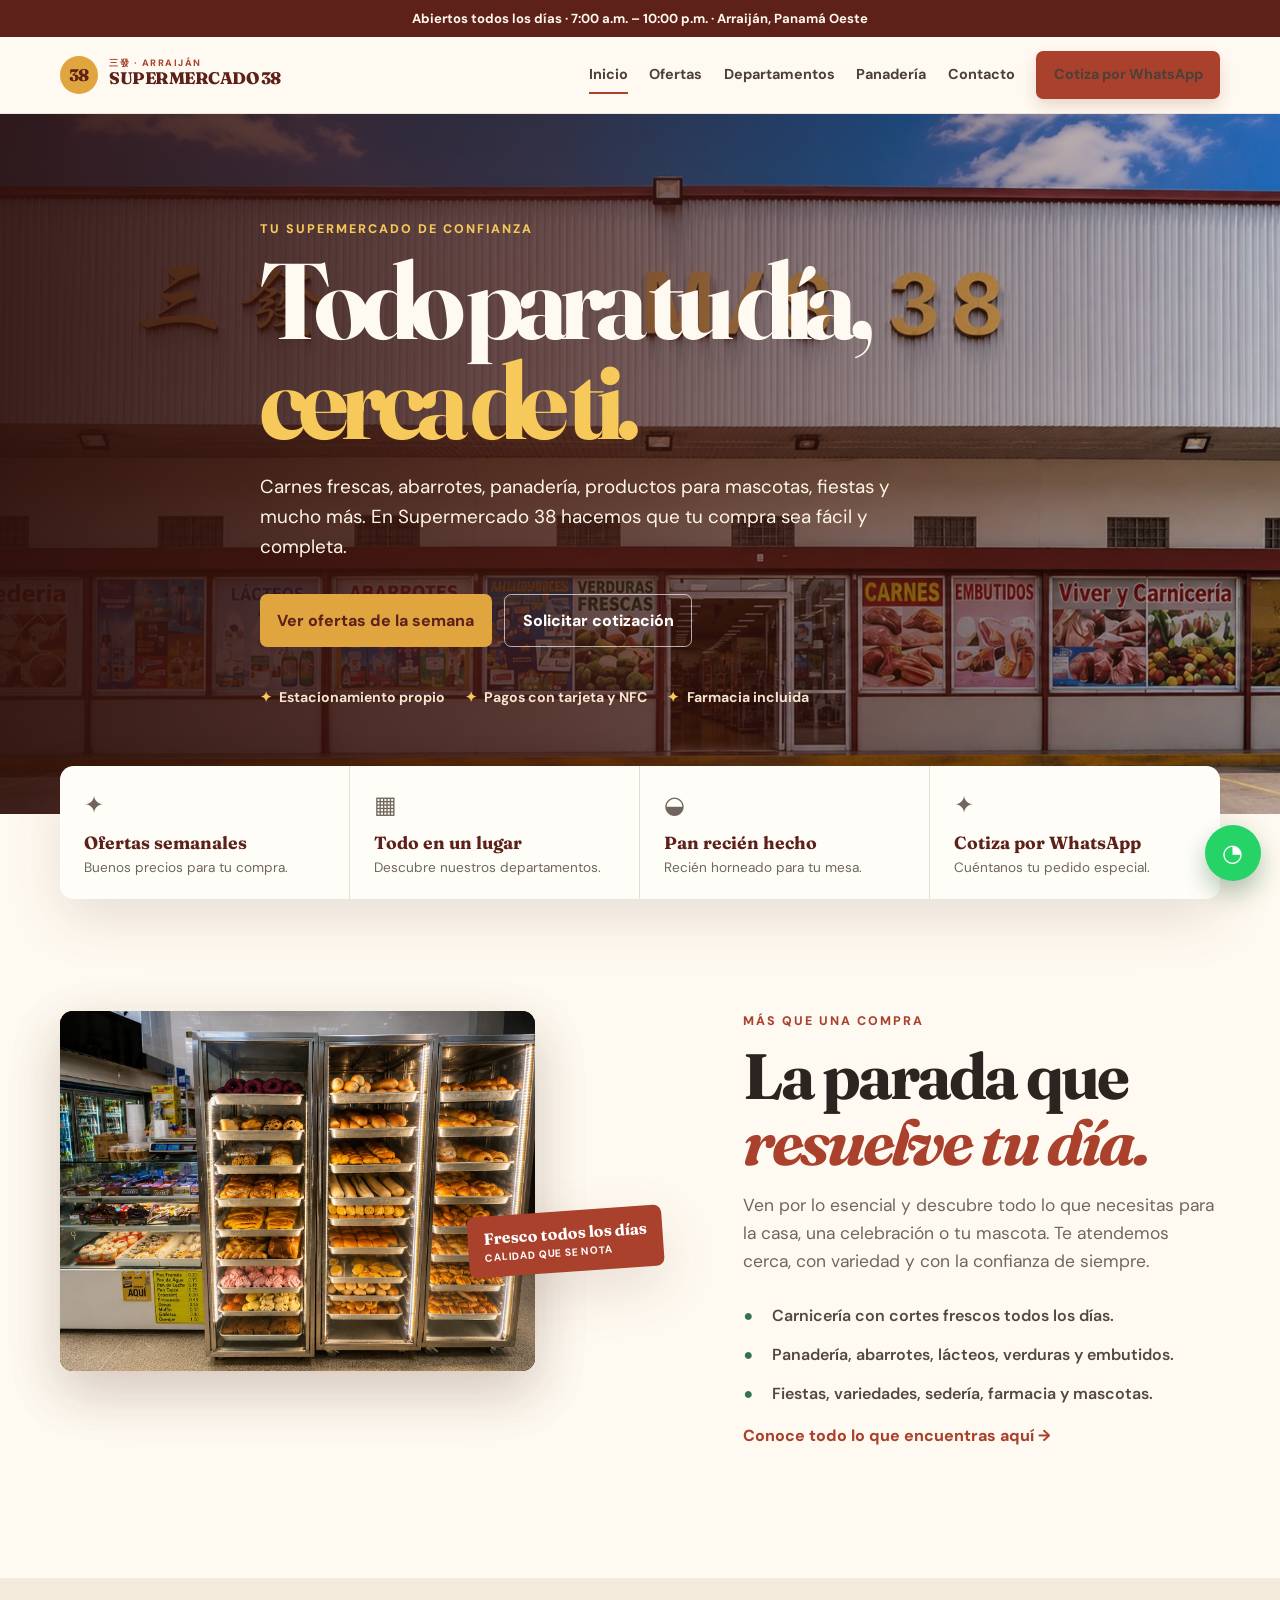
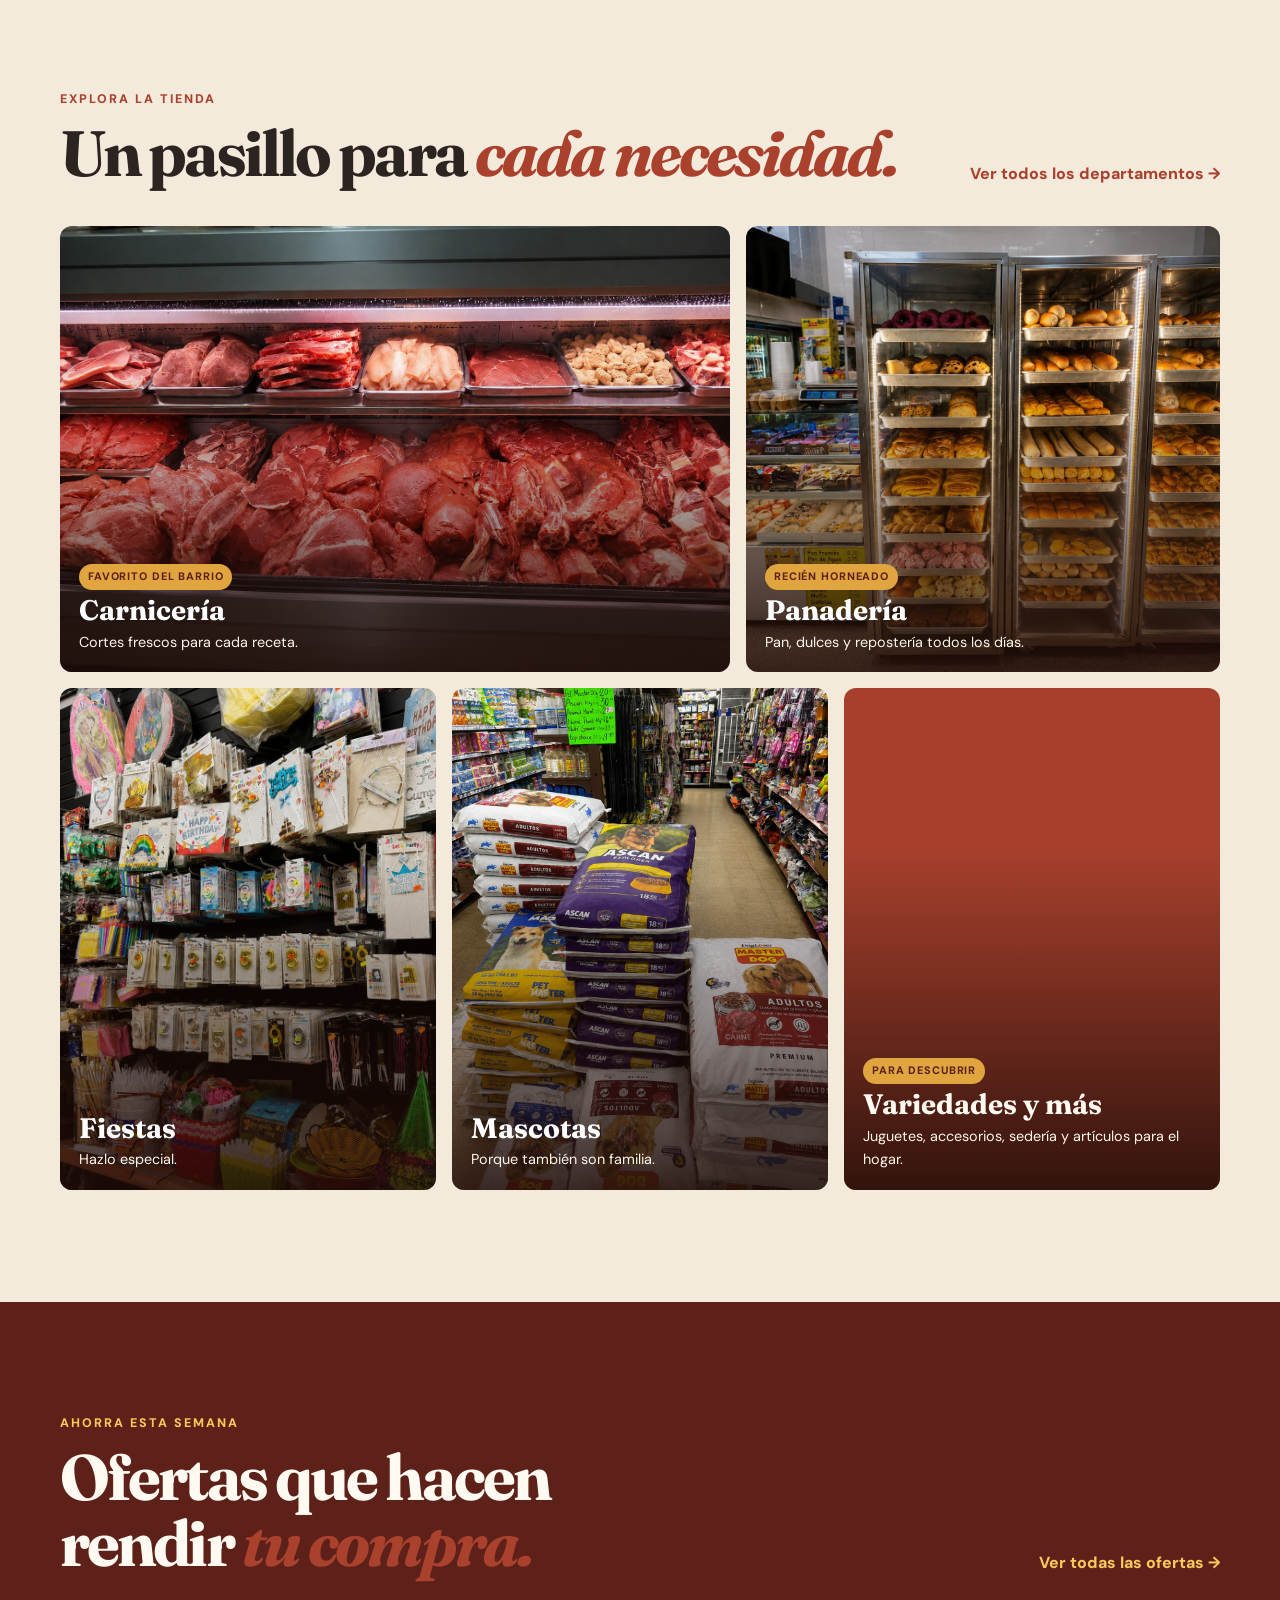
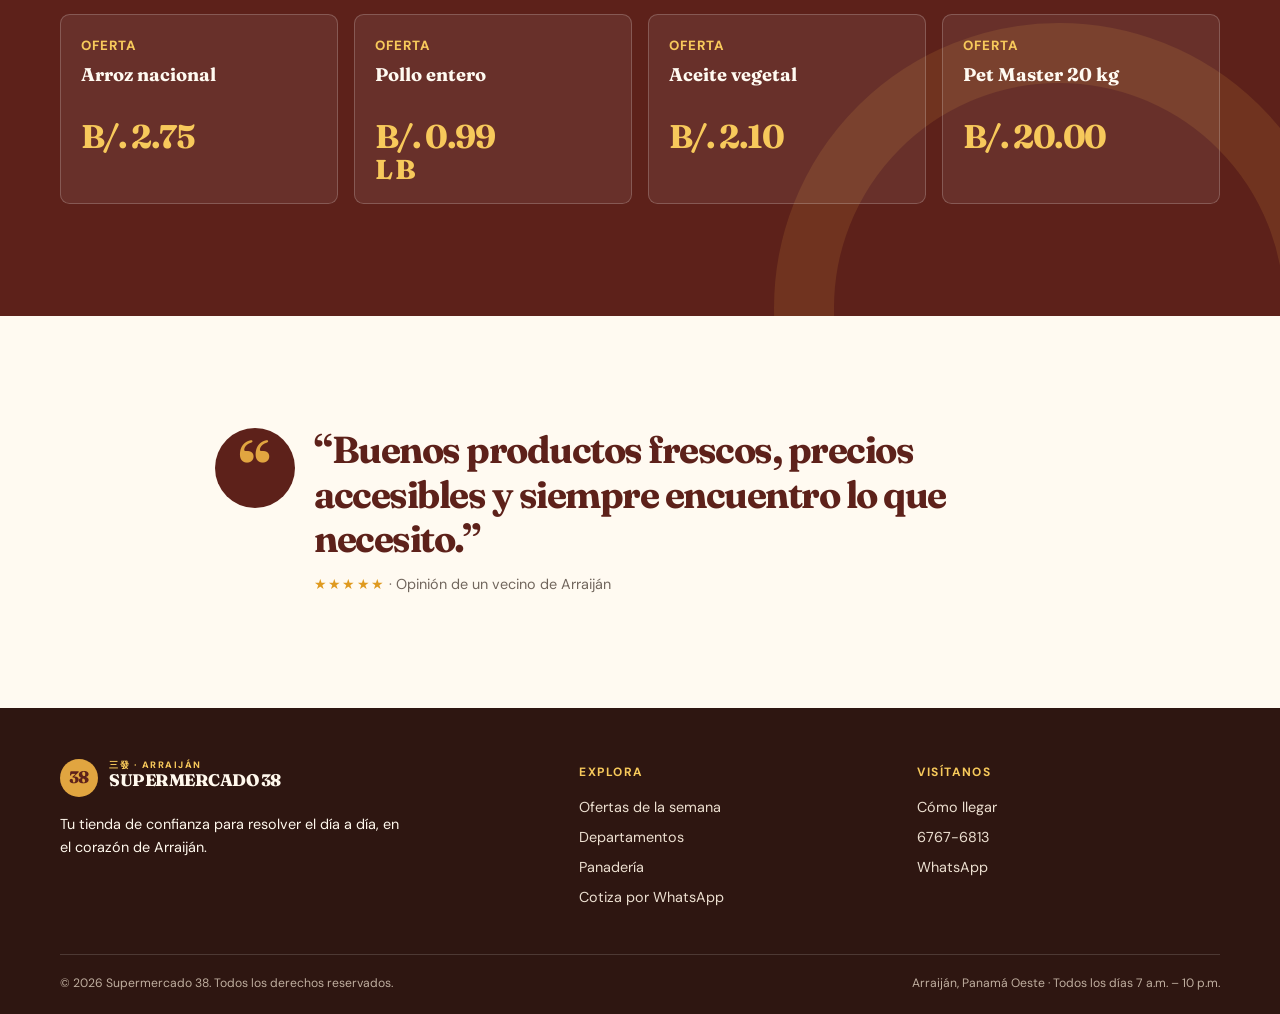
==== index.html @ 507c742e "Destacar cotización y atención personalizada" ====
<!doctype html>
<html lang="es">
<head>
  <meta charset="utf-8">
  <meta name="viewport" content="width=device-width, initial-scale=1">
  <meta name="theme-color" content="#5d211a">
  <meta name="description" content="Supermercado 38 en Arraiján: carnes frescas, panadería, ofertas, fiestas, mascotas y mucho más. Abierto todos los días.">
  <meta property="og:title" content="Supermercado 38 | El súper de tu barrio">
  <meta property="og:description" content="Todo para tu hogar, todos los días en Arraiján.">
  <meta property="og:image" content="img/fachada.jpg">
  <title>Supermercado 38 | Arraiján, Panamá Oeste</title>
  <link rel="stylesheet" href="styles.css">
  <script type="application/ld+json">
  {"@context":"https://schema.org","@type":"GroceryStore","name":"Supermercado 38","telephone":"+50767676813","image":"img/fachada.jpg","address":{"@type":"PostalAddress","addressLocality":"Arraiján","addressRegion":"Panamá Oeste","addressCountry":"PA"},"openingHours":"Mo-Su 07:00-22:00","priceRange":"$"}
  </script>
</head>
<body>
  <a class="skip-link" href="#contenido">Ir al contenido</a>
  <div class="announcement">Abiertos todos los días · 7:00 a.m. – 10:00 p.m. · Arraiján, Panamá Oeste</div>
  <header class="site-header">
    <div class="container nav-wrap">
      <a class="brand" href="index.html" aria-label="Supermercado 38, inicio"><span class="brand-mark">38</span><span><small>三發 · ARRAIJÁN</small>SUPERMERCADO 38</span></a>
      <button class="menu-toggle" aria-label="Abrir menú" aria-expanded="false">☰</button>
      <nav class="nav-links" aria-label="Navegación principal">
        <a data-page href="index.html">Inicio</a>
        <a data-page href="ofertas.html">Ofertas</a>
        <a data-page href="departamentos.html">Departamentos</a>
        <a data-page href="panaderia.html">Panadería</a>
        <a data-page href="contacto.html">Contacto</a>
        <a class="nav-cta" href="cotizacion.html">Cotiza por WhatsApp</a>
      </nav>
    </div>
  </header>

  <main id="contenido">
    <section class="hero">
      <div class="container hero-content">
        <p class="eyebrow light">Tu supermercado de confianza</p>
        <h1>Todo para tu día, <span>cerca de ti.</span></h1>
        <p class="intro">Carnes frescas, abarrotes, panadería, productos para mascotas, fiestas y mucho más. En Supermercado 38 hacemos que tu compra sea fácil y completa.</p>
        <div class="hero-actions">
          <a class="button gold" href="ofertas.html">Ver ofertas de la semana</a>
          <a class="button ghost" href="cotizacion.html">Solicitar cotización</a>
        </div>
        <div class="hero-note"><span>Estacionamiento propio</span><span>Pagos con tarjeta y NFC</span><span>Farmacia incluida</span></div>
      </div>
    </section>

    <div class="quick-links container" data-reveal>
      <div class="quick-grid">
        <a class="quick-card" href="ofertas.html"><span class="icon">✦</span><strong>Ofertas semanales</strong><span>Buenos precios para tu compra.</span></a>
        <a class="quick-card" href="departamentos.html"><span class="icon">▦</span><strong>Todo en un lugar</strong><span>Descubre nuestros departamentos.</span></a>
        <a class="quick-card" href="panaderia.html"><span class="icon">◒</span><strong>Pan recién hecho</strong><span>Recién horneado para tu mesa.</span></a>
        <a class="quick-card" href="cotizacion.html"><span class="icon">✦</span><strong>Cotiza por WhatsApp</strong><span>Cuéntanos tu pedido especial.</span></a>
      </div>
    </div>

    <section class="section">
      <div class="container feature-grid">
        <div class="photo-stack" data-reveal>
          <img src="img/carniceria.jpg" alt="Vitrina de carnes frescas en Supermercado 38">
          <img src="img/panaderia.jpg" alt="Panadería y repostería del supermercado">
          <span class="eyecatcher">Fresco todos los días<small>Calidad que se nota</small></span>
        </div>
        <div data-reveal>
          <p class="eyebrow">Más que una compra</p>
          <h2 class="display">La parada que <em>resuelve tu día.</em></h2>
          <p class="lead">Ven por lo esencial y descubre todo lo que necesitas para la casa, una celebración o tu mascota. Te atendemos cerca, con variedad y con la confianza de siempre.</p>
          <ul class="check-list">
            <li>Carnicería con cortes frescos todos los días.</li>
            <li>Panadería, abarrotes, lácteos, verduras y embutidos.</li>
            <li>Fiestas, variedades, sedería, farmacia y mascotas.</li>
          </ul>
          <p><a class="text-link" href="departamentos.html">Conoce todo lo que encuentras aquí →</a></p>
        </div>
      </div>
    </section>

    <section class="section tint">
      <div class="container">
        <div class="section-heading" data-reveal>
          <div><p class="eyebrow">Explora la tienda</p><h2 class="display">Un pasillo para <em>cada necesidad.</em></h2></div>
          <a class="text-link" href="departamentos.html">Ver todos los departamentos →</a>
        </div>
        <div class="department-grid">
          <a class="dept-card large" href="departamentos.html#carniceria" data-reveal><img src="img/carniceria.jpg" alt="Carnicería de Supermercado 38"><span class="dept-card-content"><span class="tag">Favorito del barrio</span><h3>Carnicería</h3><p>Cortes frescos para cada receta.</p></span></a>
          <a class="dept-card tall" href="panaderia.html" data-reveal><img src="img/panaderia.jpg" alt="Panadería del Supermercado 38"><span class="dept-card-content"><span class="tag">Recién horneado</span><h3>Panadería</h3><p>Pan, dulces y repostería todos los días.</p></span></a>
          <a class="dept-card" href="departamentos.html#fiestas" data-reveal><img src="img/fiestas.jpg" alt="Productos para fiestas"><span class="dept-card-content"><h3>Fiestas</h3><p>Hazlo especial.</p></span></a>
          <a class="dept-card" href="departamentos.html#mascotas" data-reveal><img src="img/mascotas.jpg" alt="Alimentos para mascotas"><span class="dept-card-content"><h3>Mascotas</h3><p>Porque también son familia.</p></span></a>
          <a class="dept-card simple" href="departamentos.html#variedades" data-reveal><span class="dept-card-content"><span class="tag">Para descubrir</span><h3>Variedades y más</h3><p>Juguetes, accesorios, sedería y artículos para el hogar.</p></span></a>
        </div>
      </div>
    </section>

    <section class="section offer-band">
      <div class="container">
        <div class="offer-head" data-reveal><div><p class="eyebrow light">Ahorra esta semana</p><h2 class="display">Ofertas que hacen rendir <em>tu compra.</em></h2></div><a class="text-link" href="ofertas.html">Ver todas las ofertas →</a></div>
        <div class="offer-row">
          <article class="offer-mini" data-reveal><small>Oferta</small><h3>Arroz nacional</h3><strong>B/. 2.75</strong></article>
          <article class="offer-mini" data-reveal><small>Oferta</small><h3>Pollo entero</h3><strong>B/. 0.99 <small>lb</small></strong></article>
          <article class="offer-mini" data-reveal><small>Oferta</small><h3>Aceite vegetal</h3><strong>B/. 2.10</strong></article>
          <article class="offer-mini" data-reveal><small>Oferta</small><h3>Pet Master 20 kg</h3><strong>B/. 20.00</strong></article>
        </div>
      </div>
    </section>

    <section class="section">
      <figure class="testimonial" data-reveal><div class="quote-mark">“</div><div><blockquote>“Buenos productos frescos, precios accesibles y siempre encuentro lo que necesito.”</blockquote><figcaption><span class="stars">★★★★★</span> · Opinión de un vecino de Arraiján</figcaption></div></figure>
    </section>
  </main>

  <footer class="site-footer">
    <div class="container"><div class="footer-grid"><div class="footer-brand"><a class="brand" href="index.html"><span class="brand-mark">38</span><span><small>三發 · ARRAIJÁN</small>SUPERMERCADO 38</span></a><p>Tu tienda de confianza para resolver el día a día, en el corazón de Arraiján.</p></div><div><h2 class="footer-title">Explora</h2><div class="footer-links"><a href="ofertas.html">Ofertas de la semana</a><a href="departamentos.html">Departamentos</a><a href="panaderia.html">Panadería</a><a href="cotizacion.html">Cotiza por WhatsApp</a></div></div><div><h2 class="footer-title">Visítanos</h2><div class="footer-links"><a href="contacto.html">Cómo llegar</a><a href="tel:+50767676813">6767-6813</a><a href="https://wa.me/50767676813" target="_blank" rel="noopener">WhatsApp</a></div></div></div><div class="footer-bottom"><span>© <span data-year>2026</span> Supermercado 38. Todos los derechos reservados.</span><span>Arraiján, Panamá Oeste · Todos los días 7 a.m. – 10 p.m.</span></div></div>
  </footer>
  <a class="whatsapp" href="https://wa.me/50767676813?text=Hola%2C%20les%20escribo%20desde%20la%20p%C3%A1gina%20web." target="_blank" rel="noopener" aria-label="Escribir por WhatsApp">◔</a>
  <script src="script.js"></script>
</body>
</html>
---- styles.css ----
@import url('https://fonts.googleapis.com/css2?family=DM+Sans:wght@400;500;600;700&family=Fraunces:opsz,wght@9..144,600;9..144,700;9..144,800&display=swap');

:root {
  --vino: #5d211a;
  --rojo: #a9412d;
  --oro: #e1a540;
  --oro-claro: #f7c95b;
  --crema: #fffaf1;
  --arena: #f3eadb;
  --tinta: #2b2420;
  --muted: #71665d;
  --verde: #32734d;
  --linea: #e8ded0;
  --sombra: 0 20px 55px rgba(77, 38, 22, .13);
  --sans: "DM Sans", Arial, sans-serif;
  --serif: "Fraunces", Georgia, serif;
}

* { box-sizing: border-box; }
html { scroll-behavior: smooth; }
body { margin: 0; color: var(--tinta); background: var(--crema); font: 16px/1.6 var(--sans); }
img { display: block; max-width: 100%; }
a { color: inherit; }
button { font: inherit; }

.skip-link { position: fixed; left: 1rem; top: -4rem; z-index: 100; padding: .65rem 1rem; border-radius: .5rem; background: var(--oro); color: var(--vino); font-weight: 800; }
.skip-link:focus { top: 1rem; }
.container { width: min(1160px, calc(100% - 2.5rem)); margin: auto; }
.eyebrow { margin: 0 0 .65rem; color: var(--rojo); font-size: .78rem; font-weight: 800; letter-spacing: .16em; text-transform: uppercase; }
.eyebrow.light { color: var(--oro-claro); }
.display { margin: 0; font: 700 clamp(2.2rem, 5vw, 4.4rem)/1.03 var(--serif); letter-spacing: -.045em; }
.display em { color: var(--rojo); font-style: italic; }
.lead { max-width: 58ch; margin: 1.1rem 0 0; color: var(--muted); font-size: 1.09rem; }
.section { padding: clamp(4rem, 9vw, 7rem) 0; }
.section.tint { background: var(--arena); }
.section.dark { color: var(--crema); background: var(--vino); }
.section.dark .display em { color: var(--oro-claro); }
.section.dark .lead { color: #eadfce; }
.section-heading { display: flex; align-items: end; justify-content: space-between; gap: 1.5rem; }
.text-link { color: var(--rojo); font-weight: 800; text-decoration: none; }
.text-link:hover { text-decoration: underline; text-underline-offset: .25em; }

/* Header */
.announcement { padding: .5rem 1rem; color: #fff8ed; background: var(--vino); font-size: .82rem; font-weight: 700; text-align: center; }
.site-header { position: sticky; top: 0; z-index: 30; border-bottom: 1px solid rgba(93, 33, 26, .09); background: rgba(255, 250, 241, .96); backdrop-filter: blur(14px); }
.nav-wrap { display: flex; min-height: 76px; align-items: center; justify-content: space-between; gap: 1.2rem; }
.brand { display: inline-flex; align-items: center; gap: .7rem; color: var(--vino); font-family: var(--serif); font-size: 1.05rem; font-weight: 800; letter-spacing: -.03em; text-decoration: none; white-space: nowrap; }
.brand-mark { display: grid; width: 38px; height: 38px; place-items: center; border-radius: 50%; color: var(--vino); background: var(--oro); font: 800 1.05rem/1 var(--serif); }
.brand small { display: block; margin-bottom: -.2rem; color: var(--rojo); font: 800 .58rem/1 var(--sans); letter-spacing: .16em; }
.nav-links { display: flex; align-items: center; gap: 1.35rem; }
.nav-links a { position: relative; color: #4d4038; font-size: .9rem; font-weight: 700; text-decoration: none; }
.nav-links a:not(.nav-cta)::after { position: absolute; right: 0; bottom: -.47rem; left: 0; height: 2px; background: var(--rojo); content: ""; transform: scaleX(0); transform-origin: right; transition: transform .2s ease; }
.nav-links a:hover::after, .nav-links a.active::after { transform: scaleX(1); transform-origin: left; }
.nav-cta, .button { display: inline-flex; align-items: center; justify-content: center; gap: .45rem; border: 0; border-radius: .45rem; padding: .8rem 1.08rem; color: #fff; background: var(--rojo); box-shadow: 0 7px 15px rgba(133, 48, 34, .18); font-weight: 800; text-decoration: none; transition: transform .2s ease, background .2s ease; }
.nav-cta:hover, .button:hover { background: var(--vino); transform: translateY(-2px); }
.button.gold { color: var(--vino); background: var(--oro); box-shadow: none; }
.button.gold:hover { background: var(--oro-claro); }
.button.ghost { border: 1px solid rgba(255,255,255,.65); color: #fff; background: transparent; box-shadow: none; }
.button.ghost:hover { border-color: var(--oro-claro); color: var(--oro-claro); background: transparent; }
.button.cream { color: var(--rojo); background: var(--crema); box-shadow: none; }
.menu-toggle { display: none; width: 44px; height: 44px; border: 1px solid var(--linea); border-radius: .45rem; color: var(--vino); background: transparent; font-size: 1.15rem; cursor: pointer; }

/* Home hero */
.hero { position: relative; isolation: isolate; min-height: min(700px, calc(100vh - 110px)); color: #fffaf1; background: var(--vino); overflow: hidden; }
.hero::before { position: absolute; z-index: -2; inset: 0; background: url('img/fachada.jpg') center / cover; content: ""; transform: scale(1.01); }
.hero::after { position: absolute; z-index: -1; inset: 0; background: linear-gradient(90deg, rgba(47,16,11,.92) 0%, rgba(66,23,16,.73) 43%, rgba(55,19,13,.18) 100%); content: ""; }
.hero-content { display: flex; min-height: min(700px, calc(100vh - 110px)); max-width: 760px; flex-direction: column; align-items: flex-start; justify-content: center; padding: 5.2rem 0; }
.hero h1 { max-width: 10ch; margin: 0; font: 700 clamp(3.2rem, 8.4vw, 6.9rem)/.93 var(--serif); letter-spacing: -.075em; }
.hero h1 span { color: var(--oro-claro); }
.hero .intro { max-width: 52ch; margin: 1.35rem 0 0; color: #fff5e5; font-size: clamp(1rem, 2vw, 1.18rem); }
.hero-actions { display: flex; flex-wrap: wrap; gap: .8rem; margin-top: 2rem; }
.hero-note { display: flex; flex-wrap: wrap; gap: 1.25rem; margin-top: 2.4rem; color: #f5e5cf; font-size: .88rem; font-weight: 700; }
.hero-note span::before { margin-right: .45rem; color: var(--oro-claro); content: "✦"; }

.quick-links { position: relative; z-index: 2; margin-top: -48px; }
.quick-grid { display: grid; grid-template-columns: repeat(4, 1fr); border-radius: .85rem; background: #fffdf8; box-shadow: var(--sombra); overflow: hidden; }
.quick-card { display: flex; min-height: 122px; flex-direction: column; justify-content: center; padding: 1.25rem 1.5rem; border-right: 1px solid var(--linea); text-decoration: none; transition: background .2s ease; }
.quick-card:last-child { border: 0; }
.quick-card:hover { background: #fff5e3; }
.quick-card .icon { margin-bottom: .3rem; font-size: 1.5rem; }
.quick-card strong { color: var(--vino); font-family: var(--serif); font-size: 1.1rem; }
.quick-card span { color: var(--muted); font-size: .85rem; }

/* Cards and photos */
.feature-grid { display: grid; grid-template-columns: 1.12fr .88fr; gap: clamp(2rem, 6vw, 6rem); align-items: center; }
.photo-stack { position: relative; min-height: 455px; }
.photo-stack img { position: absolute; width: min(84%, 475px); height: 360px; object-fit: cover; border-radius: .8rem; box-shadow: var(--sombra); }
.photo-stack img:first-child { top: 0; left: 0; }
.photo-stack img:last-child { right: 0; bottom: 0; border: 8px solid var(--crema); }
.eyecatcher { position: absolute; right: .25rem; top: 44%; z-index: 2; padding: .8rem 1rem; border-radius: .5rem; color: #fff; background: var(--rojo); box-shadow: var(--sombra); font: 700 1rem/1.2 var(--serif); transform: rotate(-4deg); }
.eyecatcher small { display: block; margin-top: .25rem; font: 700 .65rem/1.2 var(--sans); letter-spacing: .08em; text-transform: uppercase; }
.check-list { display: grid; gap: .85rem; margin: 1.7rem 0 0; padding: 0; list-style: none; }
.check-list li { position: relative; padding-left: 1.8rem; color: #524840; font-weight: 600; }
.check-list li::before { position: absolute; left: 0; color: var(--verde); content: "●"; }

.department-grid { display: grid; grid-template-columns: repeat(12, 1fr); gap: 1rem; margin-top: 2.5rem; }
.dept-card { position: relative; min-height: 242px; grid-column: span 4; border-radius: .75rem; color: #fff; background: #3b2b25; overflow: hidden; text-decoration: none; }
.dept-card.large { min-height: 400px; grid-column: span 7; grid-row: span 2; }
.dept-card.tall { min-height: 400px; grid-column: span 5; grid-row: span 2; }
.dept-card img { width: 100%; height: 100%; object-fit: cover; transition: transform .55s ease; }
.dept-card:hover img { transform: scale(1.05); }
.dept-card::after { position: absolute; inset: 0; background: linear-gradient(0deg, rgba(31,12,8,.86), rgba(31,12,8,.02) 68%); content: ""; }
.dept-card-content { position: absolute; z-index: 1; right: 1.2rem; bottom: 1.15rem; left: 1.2rem; }
.dept-card .tag { display: inline-block; margin-bottom: .35rem; padding: .26rem .55rem; border-radius: 999px; background: var(--oro); color: var(--vino); font-size: .68rem; font-weight: 800; letter-spacing: .08em; text-transform: uppercase; }
.dept-card h3 { margin: 0; font: 700 clamp(1.35rem, 2.2vw, 2rem)/1.05 var(--serif); }
.dept-card p { margin: .38rem 0 0; color: #fff6eb; font-size: .9rem; }
.dept-card.simple { display: flex; flex-direction: column; justify-content: flex-end; padding: 1.4rem; color: var(--crema); background: var(--rojo); }
.dept-card.simple h3 { position: relative; z-index: 1; }
.dept-card.simple p { position: relative; z-index: 1; }

.offer-band { position: relative; color: var(--crema); background: var(--vino); overflow: hidden; }
.offer-band::after { position: absolute; right: -5%; bottom: -45%; width: 450px; height: 450px; border: 60px solid rgba(225,165,64,.14); border-radius: 50%; content: ""; }
.offer-head { position: relative; z-index: 1; display: flex; align-items: end; justify-content: space-between; gap: 1.5rem; }
.offer-head .display { max-width: 12ch; }
.offer-head .text-link { color: var(--oro-claro); }
.offer-row { position: relative; z-index: 1; display: grid; grid-template-columns: repeat(4, 1fr); gap: 1rem; margin-top: 2.4rem; }
.offer-mini { padding: 1.25rem; border: 1px solid rgba(255,255,255,.2); border-radius: .6rem; background: rgba(255,255,255,.07); }
.offer-mini small { display: block; color: var(--oro-claro); font-weight: 800; letter-spacing: .08em; text-transform: uppercase; }
.offer-mini h3 { min-height: 2.6em; margin: .5rem 0; font: 700 1.15rem/1.18 var(--serif); }
.offer-mini strong { color: var(--oro-claro); font: 700 2.05rem/1 var(--serif); letter-spacing: -.05em; }

.testimonial { display: grid; grid-template-columns: 80px 1fr; gap: 1.2rem; align-items: start; max-width: 850px; margin: auto; text-align: left; }
.quote-mark { display: grid; width: 80px; height: 80px; place-items: center; border-radius: 50%; color: var(--oro); background: var(--vino); font: 800 4rem/.7 var(--serif); }
.testimonial blockquote { margin: 0; color: var(--vino); font: 700 clamp(1.5rem, 3.4vw, 2.35rem)/1.18 var(--serif); letter-spacing: -.04em; }
.testimonial figcaption { margin-top: .7rem; color: var(--muted); font-size: .9rem; }
.stars { color: #df9a20; letter-spacing: .08em; }

/* Page hero */
.page-hero { position: relative; min-height: 380px; color: #fff; background: var(--vino); isolation: isolate; overflow: hidden; }
.page-hero.has-image::before { position: absolute; z-index: -2; inset: 0; background: var(--hero-image) center / cover; content: ""; }
.page-hero.has-image::after { position: absolute; z-index: -1; inset: 0; background: linear-gradient(90deg, rgba(54,18,12,.9), rgba(70,22,14,.55)); content: ""; }
.page-hero-content { display: flex; min-height: 380px; max-width: 720px; flex-direction: column; justify-content: center; padding: 4.5rem 0; }
.page-hero .display { max-width: 11ch; }
.page-hero .lead { color: #fbeedc; }
.crumbs { margin-bottom: 1rem; font-size: .83rem; font-weight: 700; }
.crumbs a { color: var(--oro-claro); text-decoration: none; }

/* Offers page */
.notice { display: flex; gap: .8rem; align-items: flex-start; margin-top: 1.8rem; padding: 1rem 1.1rem; border-left: 4px solid var(--oro); border-radius: .35rem; background: #fff4dc; color: #6b4b1e; font-size: .9rem; }
.offer-grid { display: grid; grid-template-columns: repeat(3, 1fr); gap: 1.25rem; margin-top: 2.3rem; }
.offer-card { position: relative; display: flex; min-height: 220px; flex-direction: column; align-items: flex-start; padding: 1.5rem; border: 1px solid var(--linea); border-radius: .75rem; background: #fffdf8; box-shadow: 0 10px 28px rgba(81,47,25,.06); transition: transform .2s ease, box-shadow .2s ease; }
.offer-card:hover { box-shadow: var(--sombra); transform: translateY(-4px); }
.offer-card .pill { margin-bottom: 1.1rem; padding: .25rem .6rem; border-radius: 999px; color: var(--rojo); background: #fce7df; font-size: .68rem; font-weight: 800; letter-spacing: .08em; text-transform: uppercase; }
.offer-card h2 { margin: 0; font: 700 1.45rem/1.08 var(--serif); }
.offer-card p { margin: .3rem 0 .9rem; color: var(--muted); font-size: .9rem; }
.price { margin-top: auto; color: var(--rojo); font: 800 2.65rem/1 var(--serif); letter-spacing: -.065em; }
.price small { font-size: 1.35rem; }
.was { margin-top: .35rem; color: #8e8178; font-size: .82rem; font-weight: 700; text-decoration: line-through; }
.offer-card.featured { color: #fff; border-color: transparent; background: var(--rojo); }
.offer-card.featured .pill { color: var(--vino); background: var(--oro); }
.offer-card.featured p, .offer-card.featured .was { color: #ffede4; }
.offer-card.featured .price { color: var(--oro-claro); }

/* Departments */
.dept-detail-grid { display: grid; grid-template-columns: repeat(2, 1fr); gap: 1.5rem; }
.dept-detail { display: grid; grid-template-columns: 210px 1fr; min-height: 285px; border: 1px solid var(--linea); border-radius: .7rem; background: #fffdf8; overflow: hidden; }
.dept-detail img { width: 100%; height: 100%; object-fit: cover; }
.dept-detail div { padding: 1.5rem; }
.dept-detail h2 { margin: 0; color: var(--vino); font: 700 1.7rem/1.1 var(--serif); }
.dept-detail p { margin: .7rem 0 0; color: var(--muted); font-size: .92rem; }
.dept-detail ul { margin: .8rem 0 0; padding-left: 1rem; color: #51463e; font-size: .84rem; font-weight: 600; }
.department-note { display: grid; grid-template-columns: auto 1fr; gap: 1.2rem; align-items: center; margin-top: 2rem; padding: 1.5rem; border-radius: .7rem; color: #fff; background: var(--verde); }
.department-note .note-icon { font-size: 2.1rem; }
.department-note p { margin: .25rem 0 0; color: #e1f2e8; }

/* Bakery */
.bakery-layout { display: grid; grid-template-columns: .92fr 1.08fr; gap: clamp(2rem, 6vw, 5rem); align-items: start; }
.bakery-photo { position: sticky; top: 100px; overflow: hidden; border-radius: .8rem; box-shadow: var(--sombra); }
.bakery-photo img { width: 100%; min-height: 510px; object-fit: cover; }
.menu-board { padding: clamp(1.5rem, 4vw, 2.5rem); border: 7px solid #3b2a22; border-radius: .55rem; color: #f7f2dd; background: #244c40; box-shadow: inset 0 0 0 2px rgba(255,255,255,.15); }
.menu-board h2 { margin: 0 0 .4rem; color: #f5ca6a; font: 700 2rem/1.1 var(--serif); }
.menu-board > p { margin: 0 0 1.4rem; color: #d9e6d7; }
.menu-list { margin: 0; padding: 0; list-style: none; }
.menu-list li { display: flex; align-items: end; gap: .55rem; padding: .82rem 0; border-bottom: 1px dashed rgba(255,255,255,.35); }
.menu-list li:last-child { border-bottom: 0; }
.menu-list .dots { flex: 1; border-bottom: 2px dotted rgba(255,255,255,.45); transform: translateY(-.3rem); }
.menu-list strong { color: #f9d373; }
.menu-note { margin-top: 1.4rem; padding-top: 1rem; border-top: 1px solid rgba(255,255,255,.25); color: #d9e6d7; font-size: .78rem; }
.service-grid { display: grid; grid-template-columns: repeat(3, 1fr); gap: 1rem; margin-top: 2rem; }
.service-card { padding: 1.3rem; border-radius: .65rem; background: #fff; }
.service-card .service-icon { font-size: 1.65rem; }
.service-card h3 { margin: .5rem 0 .35rem; color: var(--vino); font: 700 1.17rem/1.1 var(--serif); }
.service-card p { margin: 0; color: var(--muted); font-size: .86rem; }

/* Contact */
.contact-grid { display: grid; grid-template-columns: .9fr 1.1fr; gap: 1.4rem; align-items: stretch; }
.contact-card { padding: clamp(1.5rem, 4vw, 2.5rem); border-radius: .75rem; color: #fff; background: var(--vino); }
.contact-card h2 { margin: 0; font: 700 2rem/1.1 var(--serif); }
.contact-card > p { color: #eadfce; }
.contact-list { display: grid; gap: 1rem; margin: 1.8rem 0; }
.contact-item { display: grid; grid-template-columns: 32px 1fr; gap: .8rem; align-items: start; }
.contact-item .contact-icon { font-size: 1.22rem; text-align: center; }
.contact-item strong { display: block; color: var(--oro-claro); font-size: .76rem; letter-spacing: .1em; text-transform: uppercase; }
.contact-item span, .contact-item a { color: #fff9ef; font-size: .95rem; text-decoration: none; }
.contact-item a:hover { color: var(--oro-claro); }
.map-frame { min-height: 475px; overflow: hidden; border: 1px solid var(--linea); border-radius: .75rem; background: var(--arena); }
.map-frame iframe { width: 100%; height: 100%; min-height: 475px; border: 0; }
.help-grid { display: grid; grid-template-columns: repeat(3, 1fr); gap: 1rem; margin-top: 2.2rem; }
.help-card { padding: 1.3rem; border: 1px solid var(--linea); border-radius: .65rem; background: #fffdf8; }
.help-card h3 { margin: .55rem 0 .3rem; color: var(--vino); font: 700 1.2rem/1.1 var(--serif); }
.help-card p { margin: 0; color: var(--muted); font-size: .87rem; }

/* Footer */
.site-footer { padding: 3.2rem 0 1.3rem; color: #ecdfd0; background: #2e1611; }
.footer-grid { display: grid; grid-template-columns: 1.6fr 1fr 1fr; gap: 2.2rem; }
.footer-brand { color: #fff8ed; }
.footer-brand .brand { color: #fff8ed; }
.footer-brand .brand small { color: var(--oro-claro); }
.footer-brand p { max-width: 35ch; margin: 1rem 0 0; font-size: .9rem; }
.footer-title { margin: .25rem 0 .85rem; color: var(--oro-claro); font-size: .75rem; letter-spacing: .12em; text-transform: uppercase; }
.footer-links { display: grid; gap: .45rem; }
.footer-links a { color: #ecdfd0; font-size: .9rem; text-decoration: none; }
.footer-links a:hover { color: var(--oro-claro); }
.footer-bottom { display: flex; justify-content: space-between; gap: 1rem; margin-top: 2.8rem; padding-top: 1.2rem; border-top: 1px solid rgba(255,255,255,.15); color: #bfae9f; font-size: .76rem; }
.whatsapp { position: fixed; right: 1.2rem; bottom: 1.2rem; z-index: 25; display: grid; width: 56px; height: 56px; place-items: center; border-radius: 50%; color: #fff; background: #25d366; box-shadow: 0 12px 24px rgba(24,91,50,.32); font-size: 1.5rem; text-decoration: none; transition: transform .2s ease; }
.whatsapp:hover { transform: scale(1.07); }

[data-reveal] { opacity: 0; transform: translateY(18px); transition: opacity .6s ease, transform .6s ease; }
[data-reveal].visible { opacity: 1; transform: none; }

@media (max-width: 900px) {
  .nav-links { position: absolute; top: 76px; right: 1rem; left: 1rem; display: none; align-items: stretch; padding: 1rem; border: 1px solid var(--linea); border-radius: .65rem; background: var(--crema); box-shadow: var(--sombra); }
  .nav-links.open { display: grid; }
  .nav-links a { padding: .6rem .35rem; }
  .nav-links a:not(.nav-cta)::after { display: none; }
  .nav-cta { margin-top: .25rem; }
  .menu-toggle { display: block; }
  .quick-grid { grid-template-columns: repeat(2, 1fr); }
  .quick-card:nth-child(2) { border-right: 0; }
  .quick-card:nth-child(-n+2) { border-bottom: 1px solid var(--linea); }
  .offer-row { grid-template-columns: repeat(2, 1fr); }
  .dept-detail-grid { grid-template-columns: 1fr; }
  .dept-detail { grid-template-columns: 240px 1fr; }
  .help-grid, .service-grid { grid-template-columns: 1fr; }
}
@media (max-width: 680px) {
  .container { width: min(100% - 2rem, 1160px); }
  .announcement { font-size: .72rem; }
  .hero::after { background: linear-gradient(90deg, rgba(47,16,11,.91), rgba(66,23,16,.45)); }
  .hero-content { min-height: 620px; padding: 4rem 0 5.8rem; }
  .hero h1 { font-size: clamp(3rem, 15vw, 4.7rem); }
  .quick-links { margin-top: -22px; }
  .quick-grid { grid-template-columns: 1fr; }
  .quick-card, .quick-card:nth-child(2) { min-height: 90px; border-right: 0; border-bottom: 1px solid var(--linea); }
  .quick-card:last-child { border-bottom: 0; }
  .section-heading, .offer-head { display: block; }
  .section-heading .text-link, .offer-head .text-link { display: inline-block; margin-top: 1rem; }
  .feature-grid, .bakery-layout, .contact-grid { grid-template-columns: 1fr; }
  .photo-stack { min-height: 345px; }
  .photo-stack img { height: 265px; }
  .department-grid { grid-template-columns: 1fr; }
  .dept-card, .dept-card.large, .dept-card.tall { min-height: 255px; grid-column: span 1; grid-row: span 1; }
  .dept-card.simple { min-height: 190px; }
  .offer-row, .offer-grid { grid-template-columns: 1fr; }
  .offer-mini h3 { min-height: auto; }
  .dept-detail { grid-template-columns: 1fr; }
  .dept-detail img { height: 230px; }
  .bakery-photo { position: static; }
  .bakery-photo img { min-height: 300px; }
  .page-hero, .page-hero-content { min-height: 325px; }
  .footer-grid { grid-template-columns: 1fr; gap: 1.5rem; }
  .footer-bottom { display: block; }
  .footer-bottom span { display: block; margin-top: .3rem; }
  .testimonial { grid-template-columns: 1fr; gap: .8rem; }
  .quote-mark { width: 58px; height: 58px; font-size: 3rem; }
}
@media (prefers-reduced-motion: reduce) { *, *::before, *::after { scroll-behavior: auto !important; transition-duration: .01ms !important; animation-duration: .01ms !important; } [data-reveal] { opacity: 1; transform: none; } }

/* Cotización y experiencia comercial */
.impact-strip{background:#fffdf8;border-top:1px solid var(--linea);border-bottom:1px solid var(--linea)}.impact-grid{display:grid;grid-template-columns:repeat(4,1fr)}.impact-item{padding:1.8rem 1.4rem;border-right:1px solid var(--linea)}.impact-item:last-child{border-right:0}.impact-number{display:block;color:var(--rojo);font:800 clamp(1.8rem,3vw,2.6rem)/1 var(--serif);letter-spacing:-.06em}.impact-item span:last-child{display:block;margin-top:.45rem;color:var(--muted);font-size:.84rem;font-weight:700}
.quote-splash{position:relative;overflow:hidden;color:#fff;background:linear-gradient(130deg,#7a2e20,#4b1c16)}.quote-splash:after{position:absolute;right:-9rem;top:-9rem;width:330px;height:330px;border:48px solid rgba(247,201,91,.16);border-radius:50%;content:""}.quote-splash-inner{position:relative;z-index:1;display:grid;grid-template-columns:1fr auto;align-items:center;gap:2rem}.quote-splash p{max-width:52ch;margin:1rem 0 0;color:#f6e7da}.quote-splash .display em{color:var(--oro-claro)}.quote-badge{display:grid;width:150px;height:150px;place-items:center;border:1px solid rgba(255,255,255,.25);border-radius:50%;color:var(--oro-claro);background:rgba(255,255,255,.07);font:800 3.2rem/1 var(--serif);transform:rotate(-8deg)}.quote-badge small{display:block;margin-top:-.5rem;color:#fff;font:800 .58rem/1.1 var(--sans);letter-spacing:.12em;text-align:center;text-transform:uppercase}
.quote-layout{display:grid;grid-template-columns:.82fr 1.18fr;gap:clamp(2rem,6vw,5rem);align-items:start}.quote-aside{position:sticky;top:100px;padding:2.1rem;border-radius:.8rem;color:#fff;background:var(--vino)}.quote-aside h2{margin:0;color:var(--oro-claro);font:700 2rem/1.08 var(--serif)}.quote-aside p{color:#eadfce}.quote-steps{display:grid;gap:.8rem;margin:1.8rem 0 0;padding:0;list-style:none}.quote-steps li{display:grid;grid-template-columns:27px 1fr;gap:.65rem;align-items:center;color:#f5e9da;font-size:.89rem}.quote-steps b{display:grid;width:27px;height:27px;place-items:center;border-radius:50%;color:var(--vino);background:var(--oro);font-size:.75rem}
.quote-form{padding:clamp(1.35rem,4vw,2.5rem);border:1px solid var(--linea);border-radius:.8rem;background:#fffdf9;box-shadow:var(--sombra)}.quote-form h2{margin:0;color:var(--vino);font:700 2rem/1.1 var(--serif)}.quote-form>p{margin:.6rem 0 1.6rem;color:var(--muted)}.form-grid{display:grid;grid-template-columns:repeat(2,1fr);gap:1rem}.form-field{display:grid;gap:.4rem}.form-field.wide{grid-column:1/-1}.form-field label,.form-set legend{color:#4d4038;font-size:.8rem;font-weight:800}.form-field input,.form-field select,.form-field textarea{width:100%;min-height:47px;padding:.7rem .8rem;border:1px solid #dcd0c1;border-radius:.45rem;color:var(--tinta);background:#fff;font:inherit;outline:none}.form-field textarea{min-height:115px;resize:vertical}.form-field input:focus,.form-field select:focus,.form-field textarea:focus{border-color:var(--rojo);box-shadow:0 0 0 3px rgba(169,65,45,.12)}.form-set{grid-column:1/-1;margin:.35rem 0 0;padding:0;border:0}.check-options{display:flex;flex-wrap:wrap;gap:.65rem;margin-top:.65rem}.check-option{position:relative;cursor:pointer}.check-option input{position:absolute;opacity:0}.check-option span{display:inline-flex;padding:.58rem .8rem;border:1px solid #ded2c4;border-radius:999px;color:#5d5148;background:#fff;font-size:.83rem;font-weight:700;transition:.2s ease}.check-option input:checked+span{border-color:var(--rojo);color:var(--vino);background:#fce9e3}.quote-summary{display:none;margin-top:1.2rem;padding:1.1rem;border-radius:.5rem;color:#3f312a;background:#fff1d7;font-size:.88rem;white-space:pre-line}.quote-summary.visible{display:block}.form-legal{margin:.9rem 0 0;color:#897d72;font-size:.75rem}
.benefit-grid{display:grid;grid-template-columns:repeat(3,1fr);gap:1rem;margin-top:2rem}.benefit{padding:1.4rem;border:1px solid var(--linea);border-radius:.65rem;background:#fffdf8}.benefit .benefit-mark{color:var(--rojo);font-size:1.6rem}.benefit h3{margin:.55rem 0 .35rem;color:var(--vino);font:700 1.18rem/1.1 var(--serif)}.benefit p{margin:0;color:var(--muted);font-size:.86rem}
@media(max-width:900px){.impact-grid{grid-template-columns:repeat(2,1fr)}.impact-item:nth-child(2){border-right:0}.impact-item:nth-child(-n+2){border-bottom:1px solid var(--linea)}.quote-layout{grid-template-columns:1fr}.quote-aside{position:static}}@media(max-width:680px){.impact-grid,.form-grid,.benefit-grid{grid-template-columns:1fr}.impact-item,.impact-item:nth-child(2){border-right:0;border-bottom:1px solid var(--linea)}.impact-item:last-child{border-bottom:0}.quote-splash-inner{grid-template-columns:1fr}.quote-badge{width:98px;height:98px;font-size:2.3rem}.form-field.wide{grid-column:auto}}
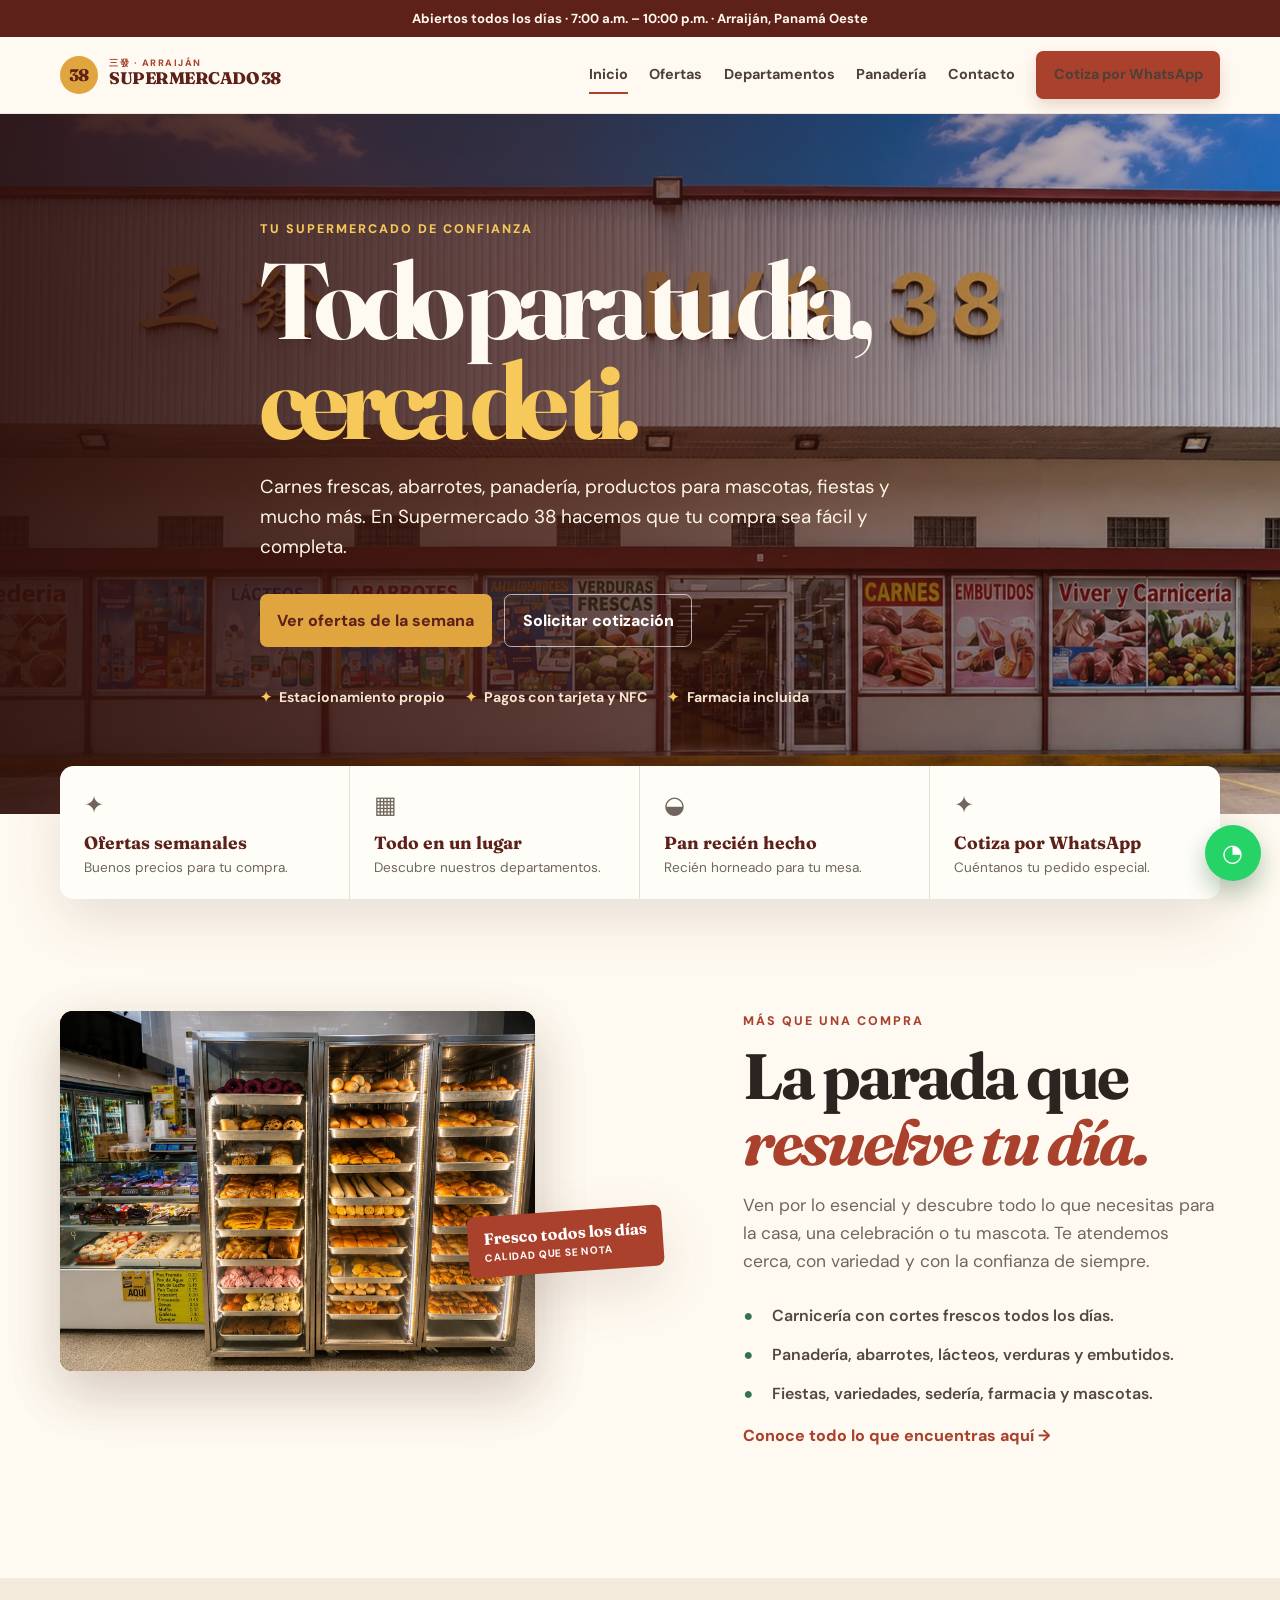
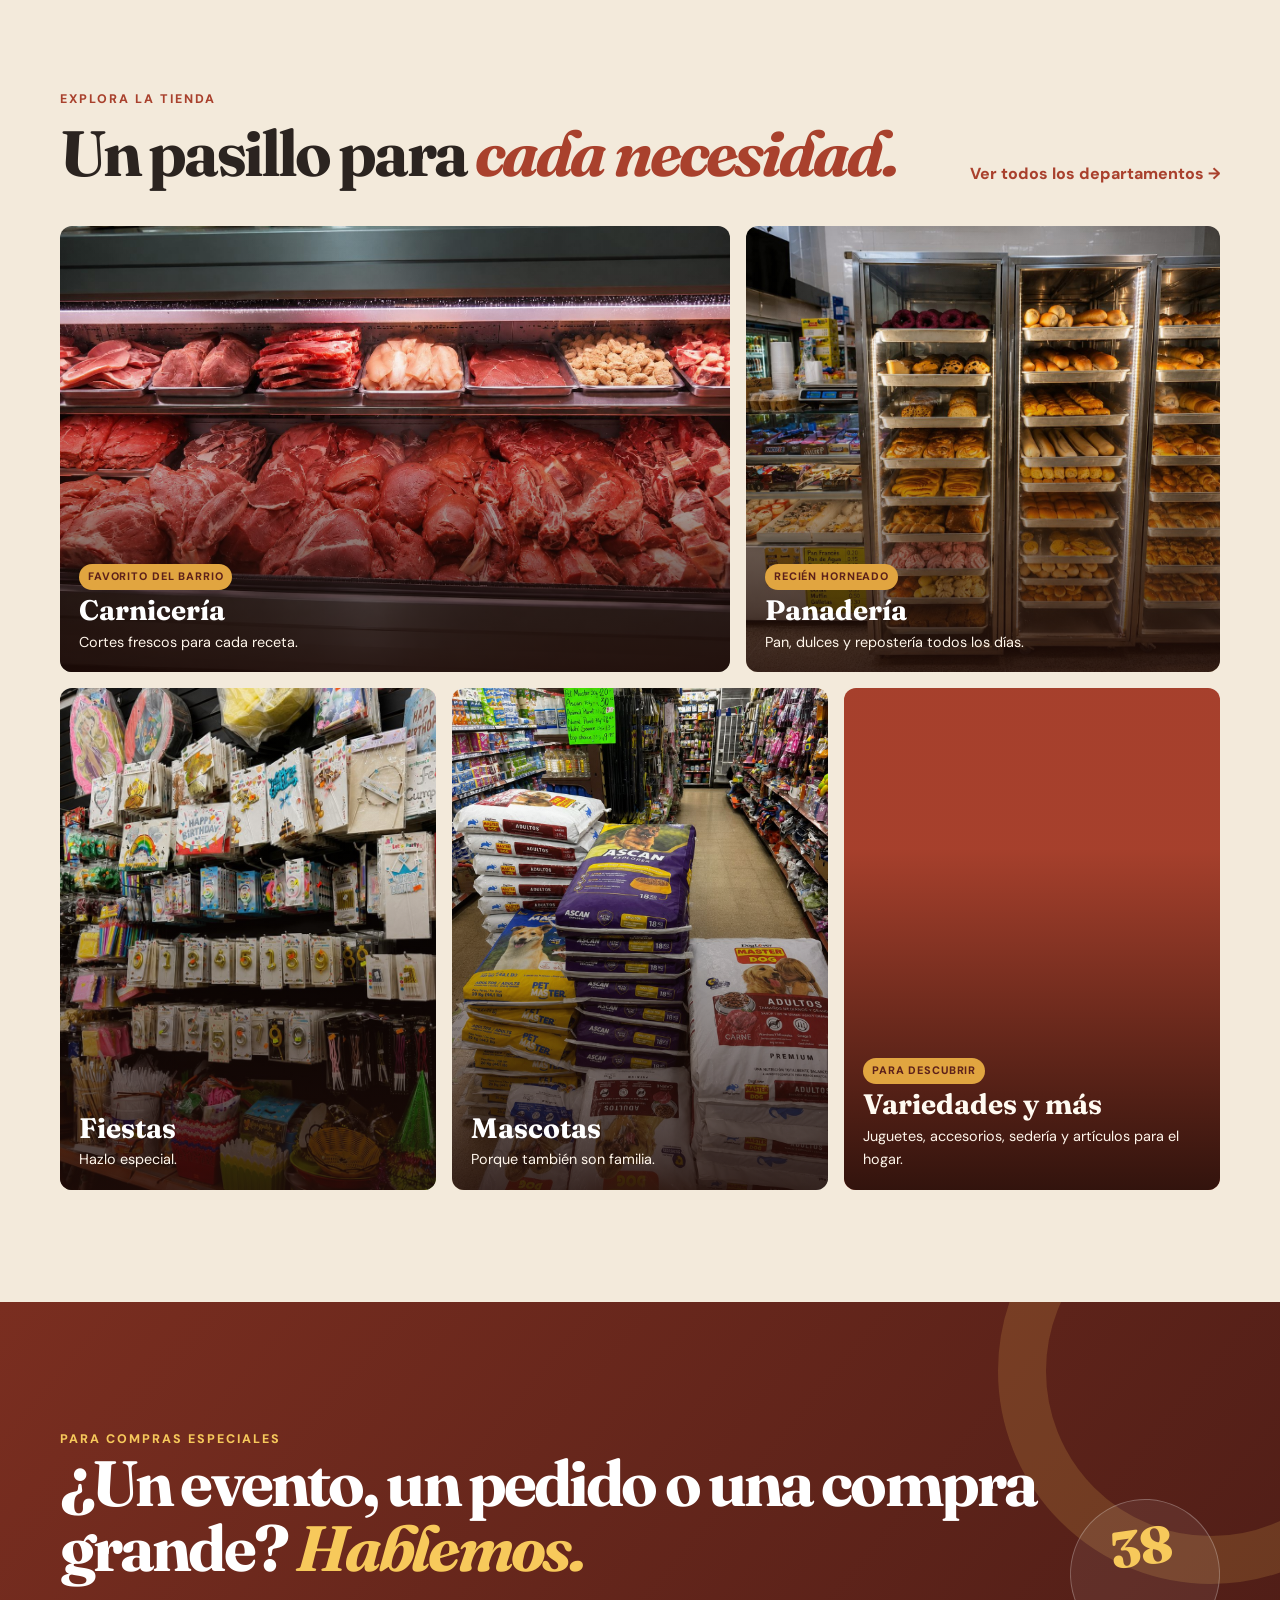
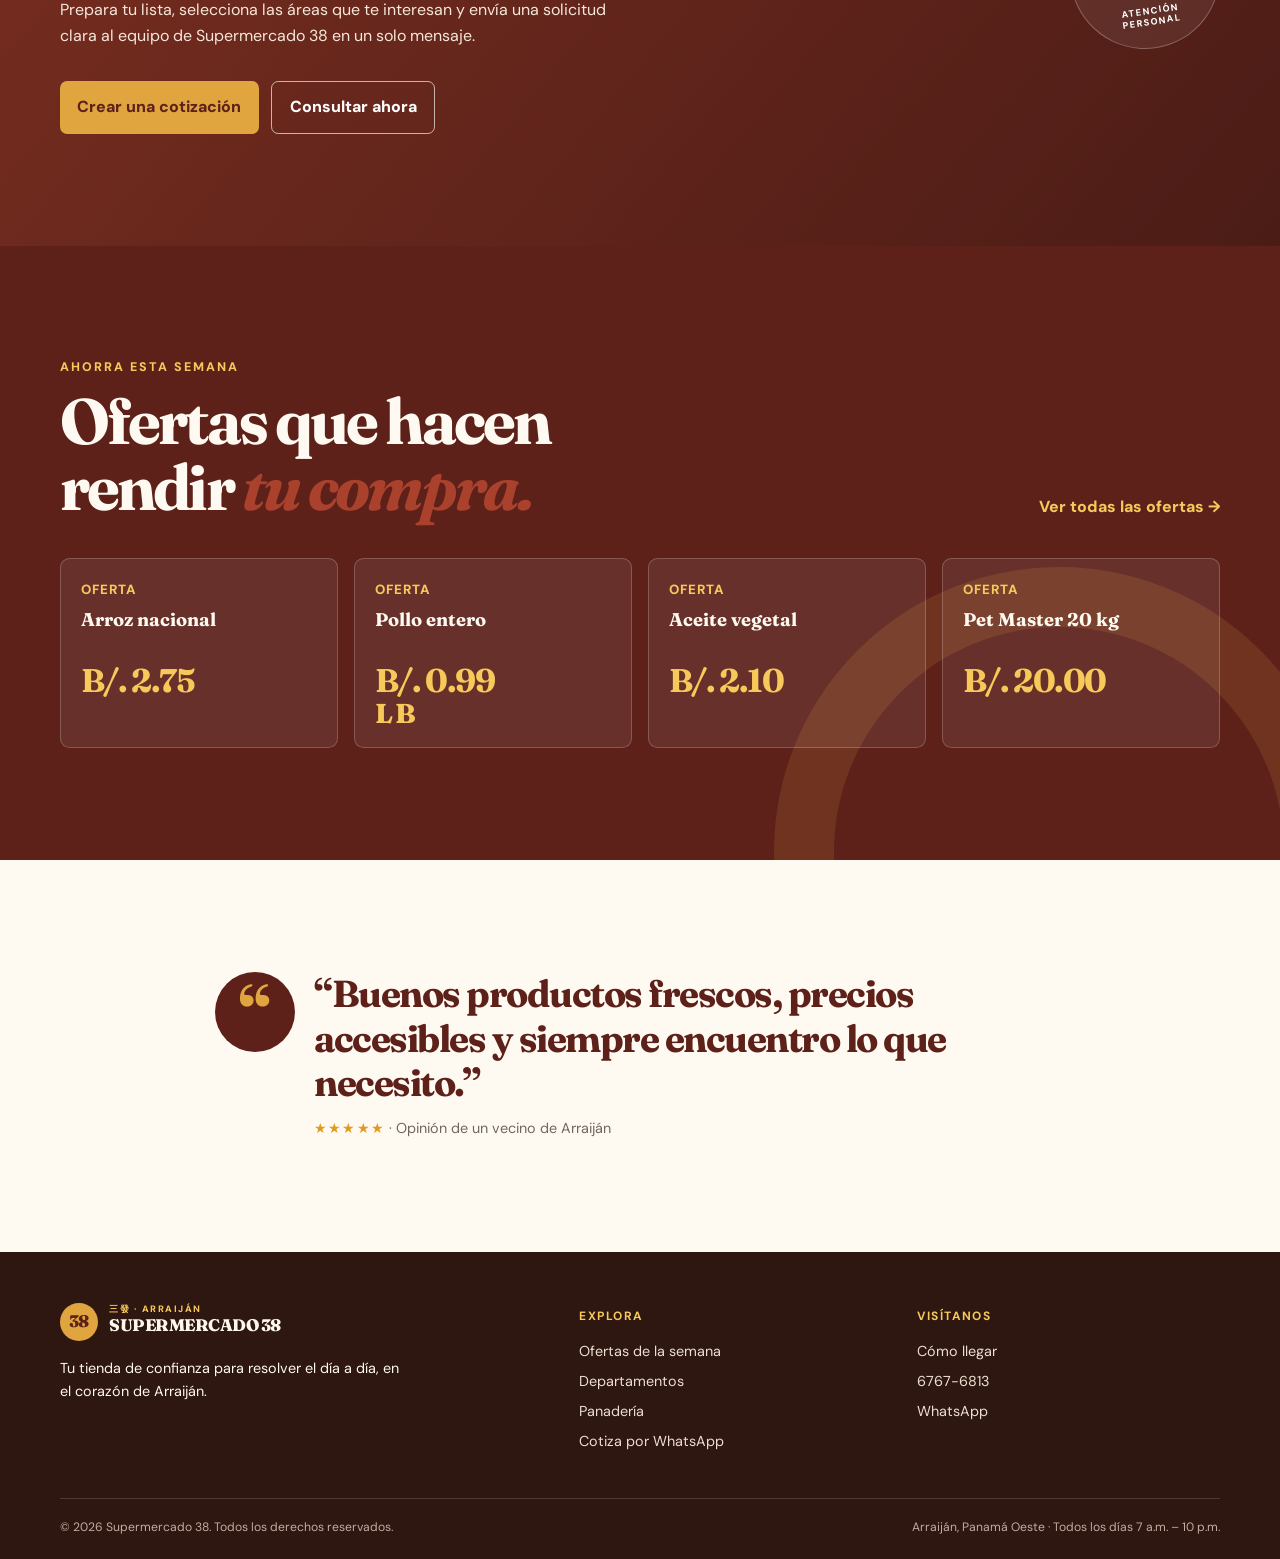
==== commit 867b0217: "Añadir sección de pedidos especiales" ====
--- a/index.html
+++ b/index.html
@@ -92,6 +92,13 @@
       </div>
     </section>
 
+    <section class="section quote-splash">
+      <div class="container quote-splash-inner" data-reveal>
+        <div><p class="eyebrow light">Para compras especiales</p><h2 class="display">¿Un evento, un pedido o una compra grande? <em>Hablemos.</em></h2><p>Prepara tu lista, selecciona las áreas que te interesan y envía una solicitud clara al equipo de Supermercado 38 en un solo mensaje.</p><div class="hero-actions"><a class="button gold" href="cotizacion.html">Crear una cotización</a><a class="button ghost" href="https://wa.me/50767676813?text=Hola%2C%20quiero%20consultar%20sobre%20un%20pedido%20especial." target="_blank" rel="noopener">Consultar ahora</a></div></div>
+        <div class="quote-badge">38<small>Atención<br>personal</small></div>
+      </div>
+    </section>
+
     <section class="section offer-band">
       <div class="container">
         <div class="offer-head" data-reveal><div><p class="eyebrow light">Ahorra esta semana</p><h2 class="display">Ofertas que hacen rendir <em>tu compra.</em></h2></div><a class="text-link" href="ofertas.html">Ver todas las ofertas →</a></div>
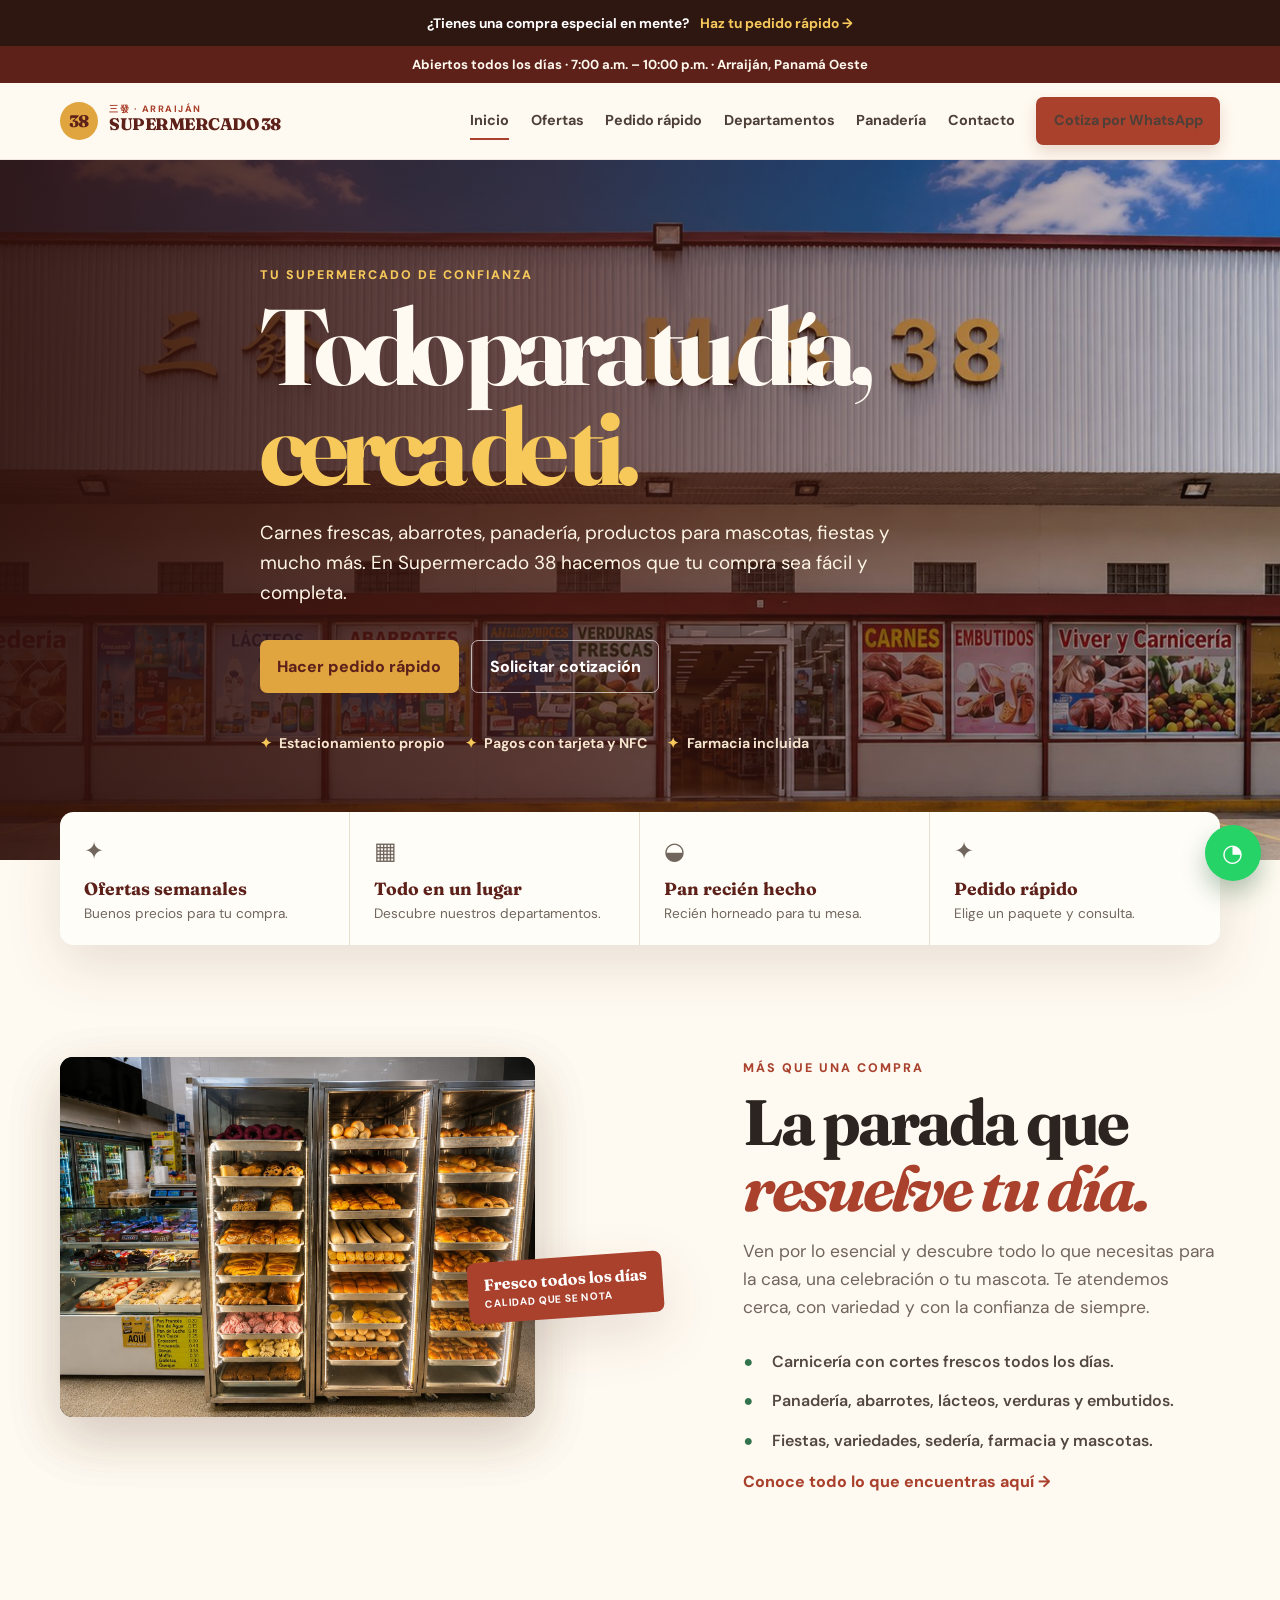
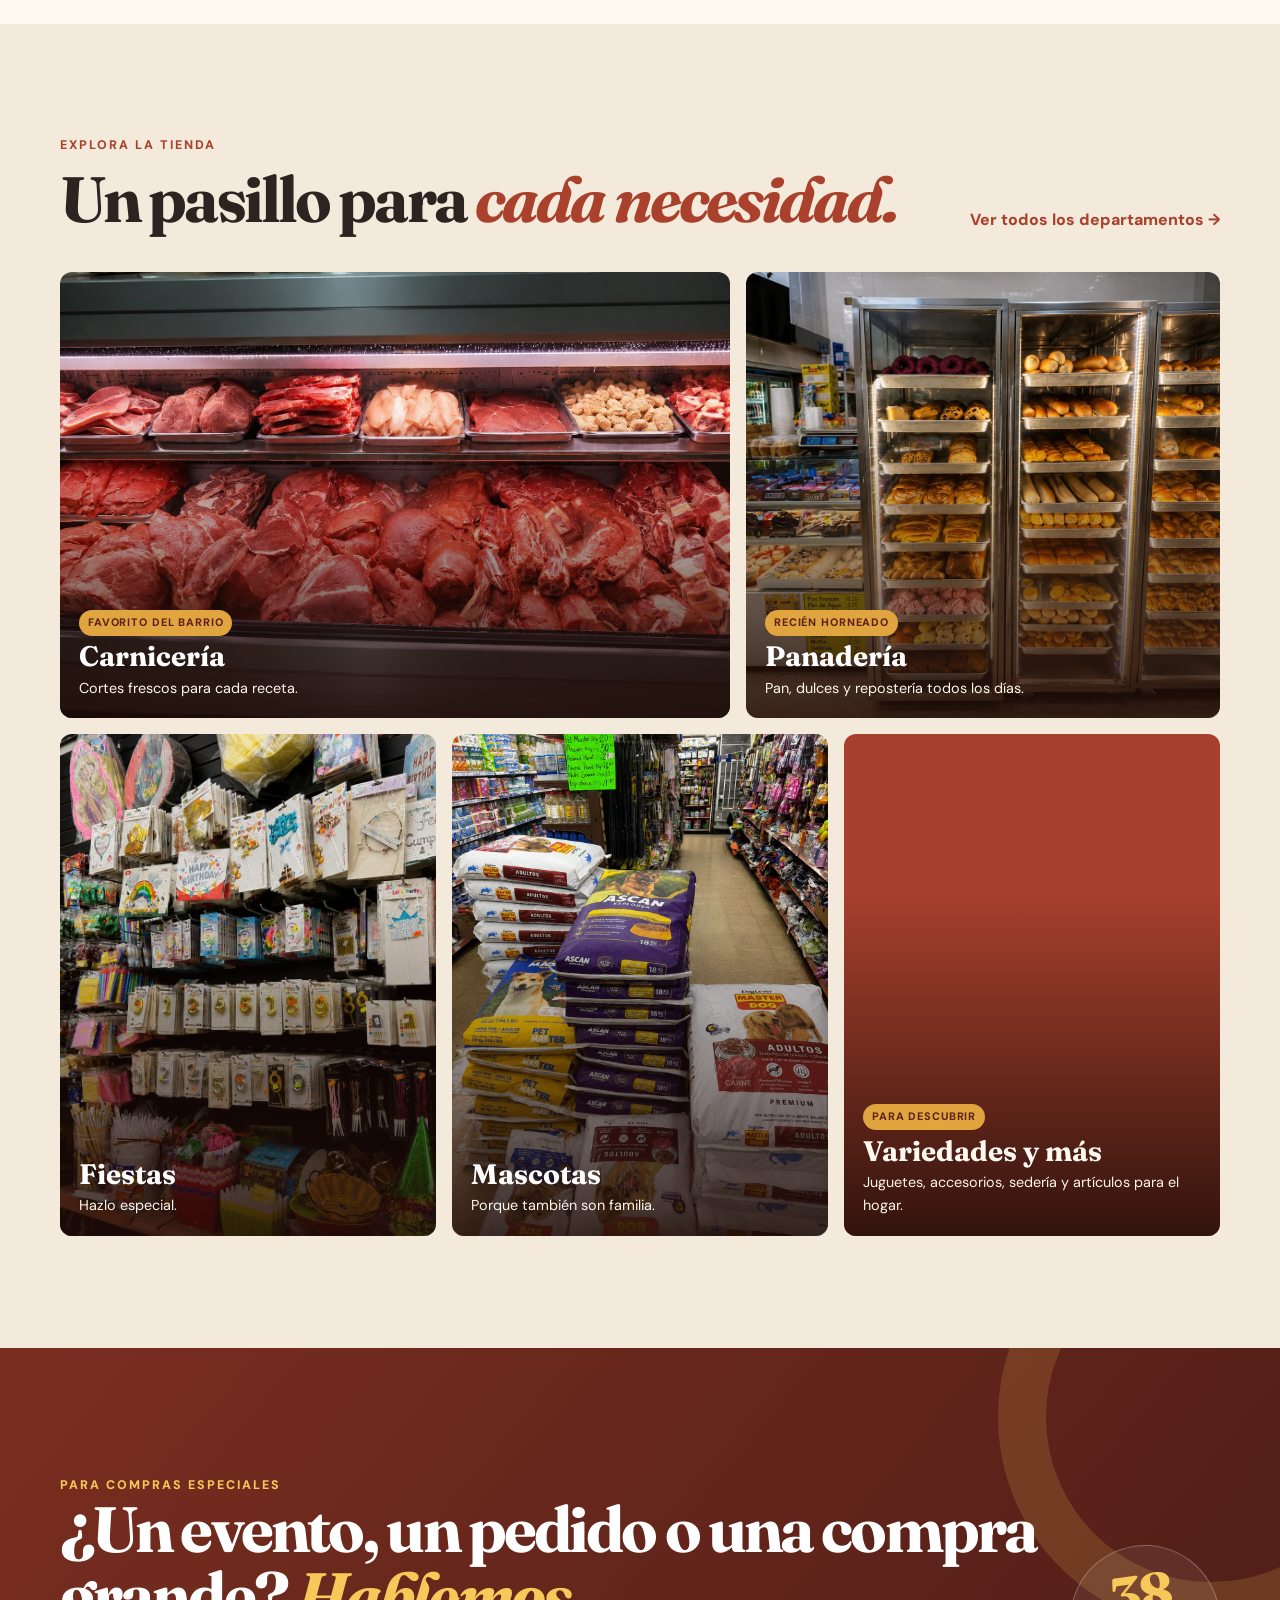
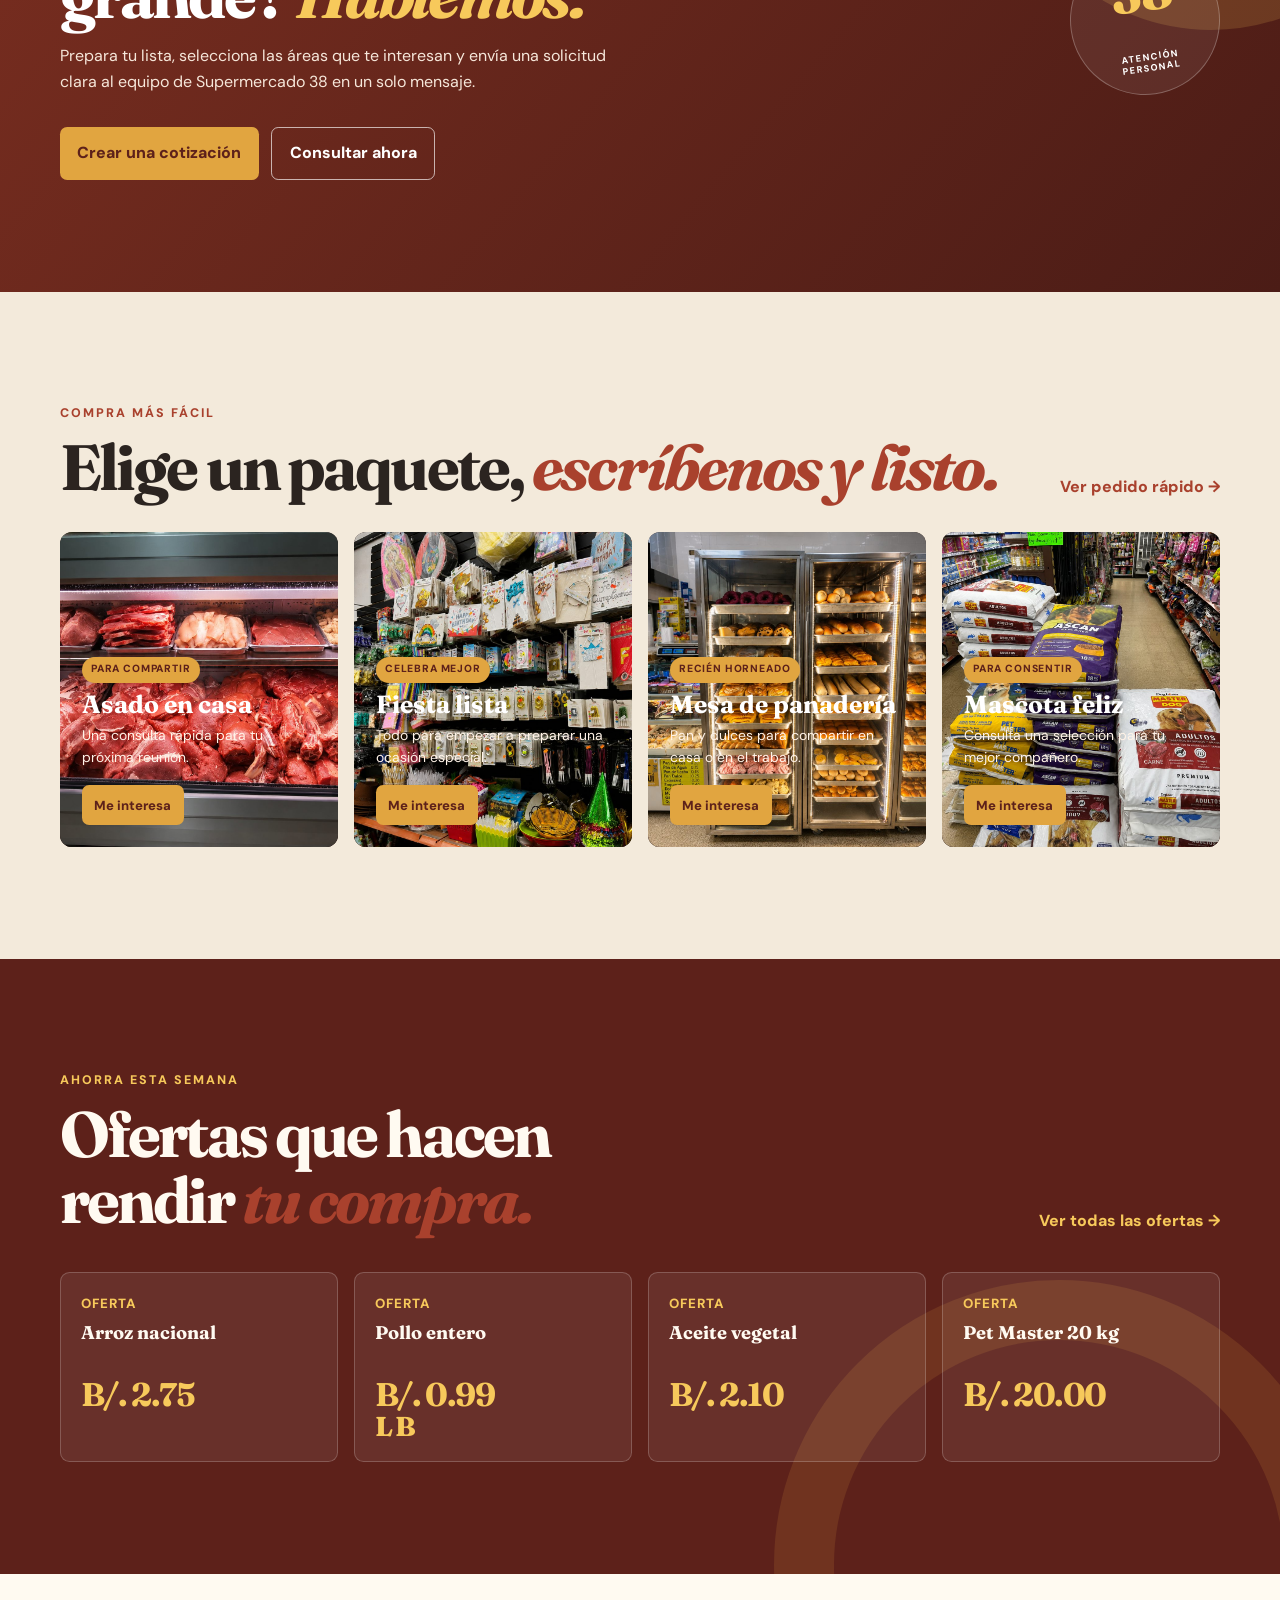
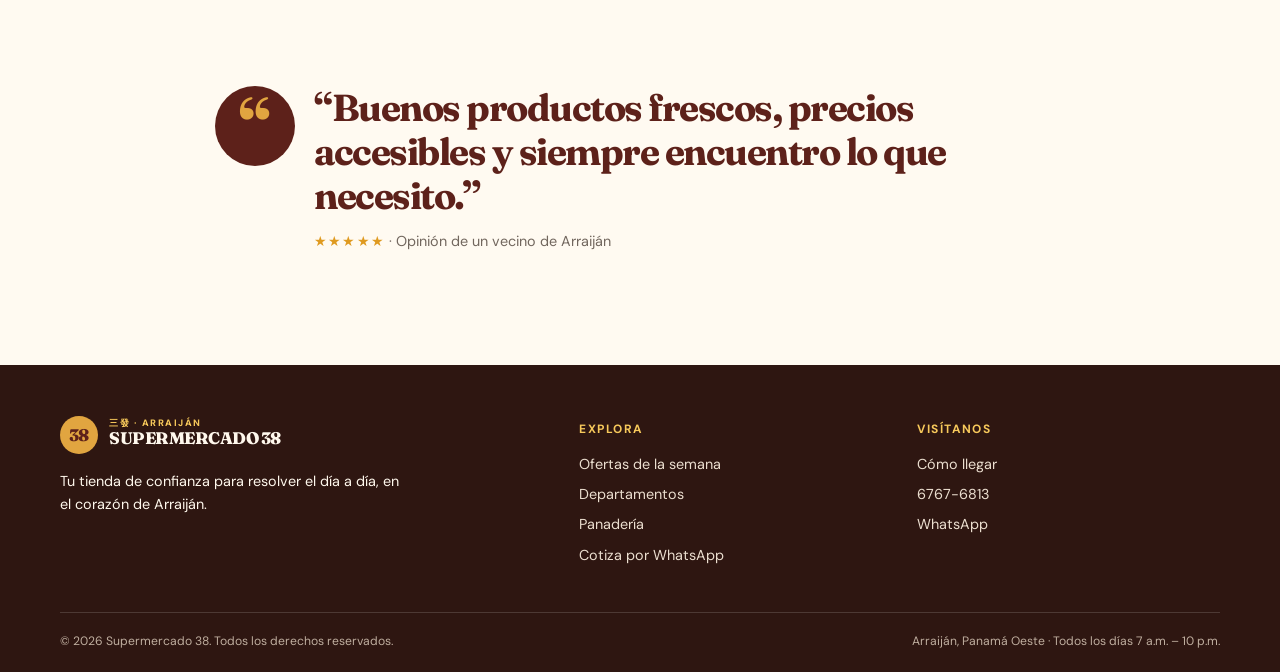
==== commit 0a57766e: "Transformar portada en embudo de venta" ====
--- a/index.html
+++ b/index.html
@@ -16,14 +16,14 @@
 </head>
 <body>
   <a class="skip-link" href="#contenido">Ir al contenido</a>
-  <div class="announcement">Abiertos todos los días · 7:00 a.m. – 10:00 p.m. · Arraiján, Panamá Oeste</div>
+  <div class="sales-ribbon">¿Tienes una compra especial en mente? <a href="pedidos.html">Haz tu pedido rápido →</a></div><div class="announcement">Abiertos todos los días · 7:00 a.m. – 10:00 p.m. · Arraiján, Panamá Oeste</div>
   <header class="site-header">
     <div class="container nav-wrap">
       <a class="brand" href="index.html" aria-label="Supermercado 38, inicio"><span class="brand-mark">38</span><span><small>三發 · ARRAIJÁN</small>SUPERMERCADO 38</span></a>
       <button class="menu-toggle" aria-label="Abrir menú" aria-expanded="false">☰</button>
       <nav class="nav-links" aria-label="Navegación principal">
         <a data-page href="index.html">Inicio</a>
-        <a data-page href="ofertas.html">Ofertas</a>
+        <a data-page href="ofertas.html">Ofertas</a><a data-page href="pedidos.html">Pedido rápido</a>
         <a data-page href="departamentos.html">Departamentos</a>
         <a data-page href="panaderia.html">Panadería</a>
         <a data-page href="contacto.html">Contacto</a>
@@ -39,7 +39,7 @@
         <h1>Todo para tu día, <span>cerca de ti.</span></h1>
         <p class="intro">Carnes frescas, abarrotes, panadería, productos para mascotas, fiestas y mucho más. En Supermercado 38 hacemos que tu compra sea fácil y completa.</p>
         <div class="hero-actions">
-          <a class="button gold" href="ofertas.html">Ver ofertas de la semana</a>
+          <a class="button gold" href="pedidos.html">Hacer pedido rápido</a>
           <a class="button ghost" href="cotizacion.html">Solicitar cotización</a>
         </div>
         <div class="hero-note"><span>Estacionamiento propio</span><span>Pagos con tarjeta y NFC</span><span>Farmacia incluida</span></div>
@@ -51,7 +51,7 @@
         <a class="quick-card" href="ofertas.html"><span class="icon">✦</span><strong>Ofertas semanales</strong><span>Buenos precios para tu compra.</span></a>
         <a class="quick-card" href="departamentos.html"><span class="icon">▦</span><strong>Todo en un lugar</strong><span>Descubre nuestros departamentos.</span></a>
         <a class="quick-card" href="panaderia.html"><span class="icon">◒</span><strong>Pan recién hecho</strong><span>Recién horneado para tu mesa.</span></a>
-        <a class="quick-card" href="cotizacion.html"><span class="icon">✦</span><strong>Cotiza por WhatsApp</strong><span>Cuéntanos tu pedido especial.</span></a>
+        <a class="quick-card" href="pedidos.html"><span class="icon">✦</span><strong>Pedido rápido</strong><span>Elige un paquete y consulta.</span></a>
       </div>
     </div>
 
@@ -99,6 +99,16 @@
       </div>
     </section>
 
+    <section class="section tint">
+      <div class="container"><div class="section-heading" data-reveal><div><p class="eyebrow">Compra más fácil</p><h2 class="display">Elige un paquete, <em>escríbenos y listo.</em></h2></div><a class="text-link" href="pedidos.html">Ver pedido rápido →</a></div>
+      <div class="kit-grid">
+        <article class="kit-card" data-reveal><img src="img/carniceria.jpg" alt="Carnes frescas para asado"><span class="kit-pill">Para compartir</span><h3>Asado en casa</h3><p>Una consulta rápida para tu próxima reunión.</p><button class="button gold" data-direct-order="Asado en casa">Me interesa</button></article>
+        <article class="kit-card" data-reveal><img src="img/fiestas.jpg" alt="Artículos para fiestas"><span class="kit-pill">Celebra mejor</span><h3>Fiesta lista</h3><p>Todo para empezar a preparar una ocasión especial.</p><button class="button gold" data-direct-order="Fiesta lista">Me interesa</button></article>
+        <article class="kit-card" data-reveal><img src="img/panaderia.jpg" alt="Panadería de Supermercado 38"><span class="kit-pill">Recién horneado</span><h3>Mesa de panadería</h3><p>Pan y dulces para compartir en casa o en el trabajo.</p><button class="button gold" data-direct-order="Mesa de panadería">Me interesa</button></article>
+        <article class="kit-card" data-reveal><img src="img/mascotas.jpg" alt="Productos para mascotas"><span class="kit-pill">Para consentir</span><h3>Mascota feliz</h3><p>Consulta una selección para tu mejor compañero.</p><button class="button gold" data-direct-order="Mascota feliz">Me interesa</button></article>
+      </div></div>
+    </section>
+
     <section class="section offer-band">
       <div class="container">
         <div class="offer-head" data-reveal><div><p class="eyebrow light">Ahorra esta semana</p><h2 class="display">Ofertas que hacen rendir <em>tu compra.</em></h2></div><a class="text-link" href="ofertas.html">Ver todas las ofertas →</a></div>
--- a/styles.css
+++ b/styles.css
@@ -273,3 +273,11 @@
 .quote-form{padding:clamp(1.35rem,4vw,2.5rem);border:1px solid var(--linea);border-radius:.8rem;background:#fffdf9;box-shadow:var(--sombra)}.quote-form h2{margin:0;color:var(--vino);font:700 2rem/1.1 var(--serif)}.quote-form>p{margin:.6rem 0 1.6rem;color:var(--muted)}.form-grid{display:grid;grid-template-columns:repeat(2,1fr);gap:1rem}.form-field{display:grid;gap:.4rem}.form-field.wide{grid-column:1/-1}.form-field label,.form-set legend{color:#4d4038;font-size:.8rem;font-weight:800}.form-field input,.form-field select,.form-field textarea{width:100%;min-height:47px;padding:.7rem .8rem;border:1px solid #dcd0c1;border-radius:.45rem;color:var(--tinta);background:#fff;font:inherit;outline:none}.form-field textarea{min-height:115px;resize:vertical}.form-field input:focus,.form-field select:focus,.form-field textarea:focus{border-color:var(--rojo);box-shadow:0 0 0 3px rgba(169,65,45,.12)}.form-set{grid-column:1/-1;margin:.35rem 0 0;padding:0;border:0}.check-options{display:flex;flex-wrap:wrap;gap:.65rem;margin-top:.65rem}.check-option{position:relative;cursor:pointer}.check-option input{position:absolute;opacity:0}.check-option span{display:inline-flex;padding:.58rem .8rem;border:1px solid #ded2c4;border-radius:999px;color:#5d5148;background:#fff;font-size:.83rem;font-weight:700;transition:.2s ease}.check-option input:checked+span{border-color:var(--rojo);color:var(--vino);background:#fce9e3}.quote-summary{display:none;margin-top:1.2rem;padding:1.1rem;border-radius:.5rem;color:#3f312a;background:#fff1d7;font-size:.88rem;white-space:pre-line}.quote-summary.visible{display:block}.form-legal{margin:.9rem 0 0;color:#897d72;font-size:.75rem}
 .benefit-grid{display:grid;grid-template-columns:repeat(3,1fr);gap:1rem;margin-top:2rem}.benefit{padding:1.4rem;border:1px solid var(--linea);border-radius:.65rem;background:#fffdf8}.benefit .benefit-mark{color:var(--rojo);font-size:1.6rem}.benefit h3{margin:.55rem 0 .35rem;color:var(--vino);font:700 1.18rem/1.1 var(--serif)}.benefit p{margin:0;color:var(--muted);font-size:.86rem}
 @media(max-width:900px){.impact-grid{grid-template-columns:repeat(2,1fr)}.impact-item:nth-child(2){border-right:0}.impact-item:nth-child(-n+2){border-bottom:1px solid var(--linea)}.quote-layout{grid-template-columns:1fr}.quote-aside{position:static}}@media(max-width:680px){.impact-grid,.form-grid,.benefit-grid{grid-template-columns:1fr}.impact-item,.impact-item:nth-child(2){border-right:0;border-bottom:1px solid var(--linea)}.impact-item:last-child{border-bottom:0}.quote-splash-inner{grid-template-columns:1fr}.quote-badge{width:98px;height:98px;font-size:2.3rem}.form-field.wide{grid-column:auto}}
+
+/* Venta directa y pedidos rápidos */
+.sales-ribbon{padding:.75rem 1rem;color:#fff;background:#2e1611;text-align:center;font-size:.86rem;font-weight:700}.sales-ribbon a{margin-left:.45rem;color:var(--oro-claro);text-decoration:none}.sales-ribbon a:hover{text-decoration:underline}
+.kit-grid{display:grid;grid-template-columns:repeat(4,1fr);gap:1rem;margin-top:2rem}.kit-card{position:relative;display:flex;min-height:315px;flex-direction:column;justify-content:flex-end;padding:1.35rem;border-radius:.75rem;color:#fff;background:#382823;overflow:hidden}.kit-card:before{position:absolute;inset:0;background:linear-gradient(0deg,rgba(35,12,8,.92),rgba(35,12,8,.05) 75%);content:""}.kit-card img{position:absolute;inset:0;width:100%;height:100%;object-fit:cover;transition:transform .5s ease}.kit-card:hover img{transform:scale(1.06)}.kit-card>*:not(img){position:relative;z-index:1}.kit-card .kit-pill{display:inline-flex;align-self:flex-start;margin-bottom:.55rem;padding:.28rem .58rem;border-radius:999px;color:var(--vino);background:var(--oro);font-size:.65rem;font-weight:800;letter-spacing:.08em;text-transform:uppercase}.kit-card h3{margin:0;font:700 1.55rem/1.05 var(--serif)}.kit-card p{margin:.42rem 0 1rem;color:#fff3e8;font-size:.87rem}.kit-card .button{align-self:flex-start;padding:.62rem .8rem;font-size:.82rem}
+.order-hero{position:relative;overflow:hidden;background:var(--arena)}.order-hero:after{position:absolute;right:-4rem;bottom:-6rem;width:280px;height:280px;border:42px solid rgba(169,65,45,.1);border-radius:50%;content:""}.order-hero-inner{position:relative;z-index:1;display:grid;grid-template-columns:1fr .85fr;gap:clamp(2rem,6vw,5rem);align-items:center}.order-panel{padding:1.6rem;border-radius:.75rem;color:#fff;background:var(--vino);box-shadow:var(--sombra)}.order-panel h2{margin:0;color:var(--oro-claro);font:700 1.85rem/1.08 var(--serif)}.order-panel p{color:#f1dfcf}.order-panel ul{display:grid;gap:.55rem;margin:1.2rem 0 0;padding:0;list-style:none}.order-panel li:before{margin-right:.55rem;color:var(--oro-claro);content:"✓"}
+.conversion-card{display:grid;grid-template-columns:auto 1fr auto;gap:1rem;align-items:center;margin-top:2rem;padding:1.1rem 1.25rem;border:1px solid #e5b75c;border-radius:.65rem;background:#fff2d6}.conversion-card strong{display:block;color:var(--vino);font-family:var(--serif);font-size:1.08rem}.conversion-card p{margin:0;color:#725728;font-size:.84rem}.conversion-icon{font-size:1.65rem}
+.trust-row{display:flex;flex-wrap:wrap;gap:1rem;margin-top:1.6rem}.trust-row span{padding:.45rem .7rem;border:1px solid var(--linea);border-radius:999px;color:#62554c;background:#fffdf8;font-size:.77rem;font-weight:700}
+@media(max-width:900px){.kit-grid{grid-template-columns:repeat(2,1fr)}.order-hero-inner{grid-template-columns:1fr}}@media(max-width:680px){.kit-grid{grid-template-columns:1fr}.conversion-card{grid-template-columns:auto 1fr}.conversion-card .button{grid-column:1/-1}.sales-ribbon{font-size:.76rem}}
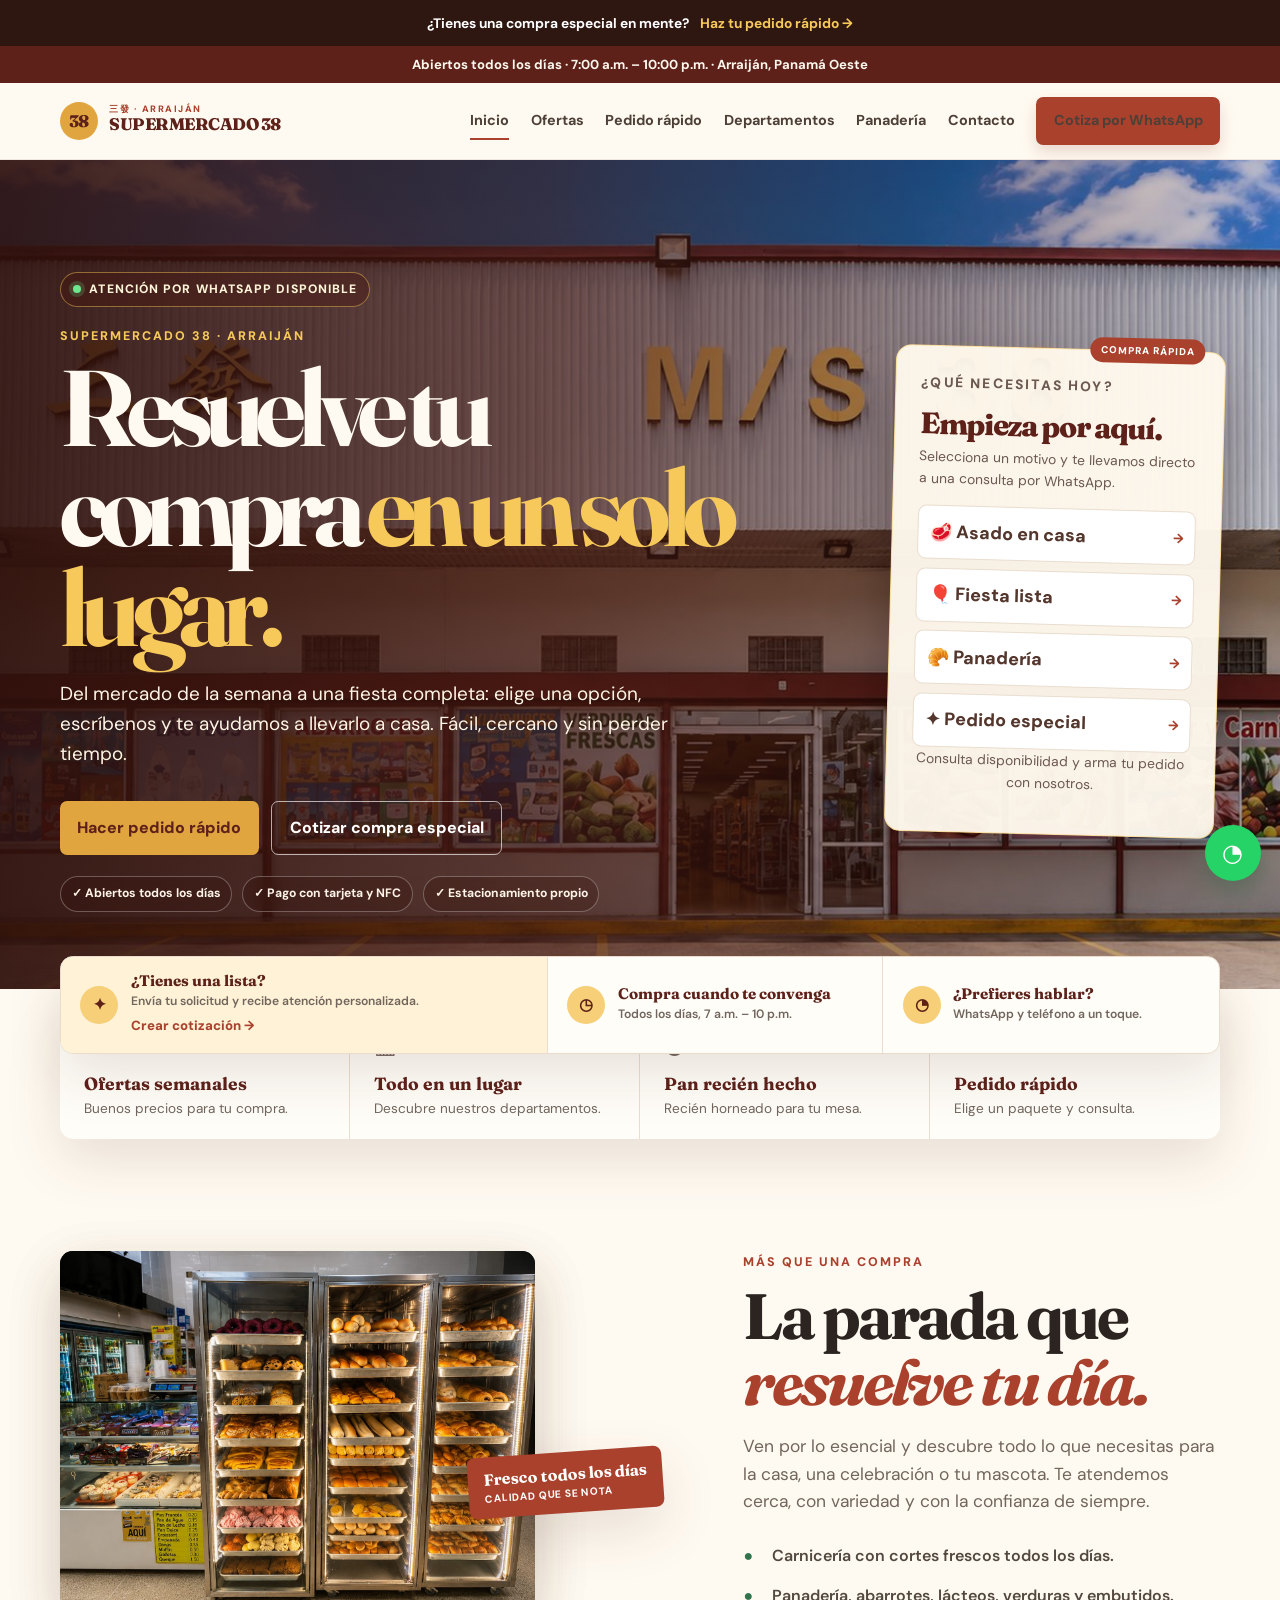
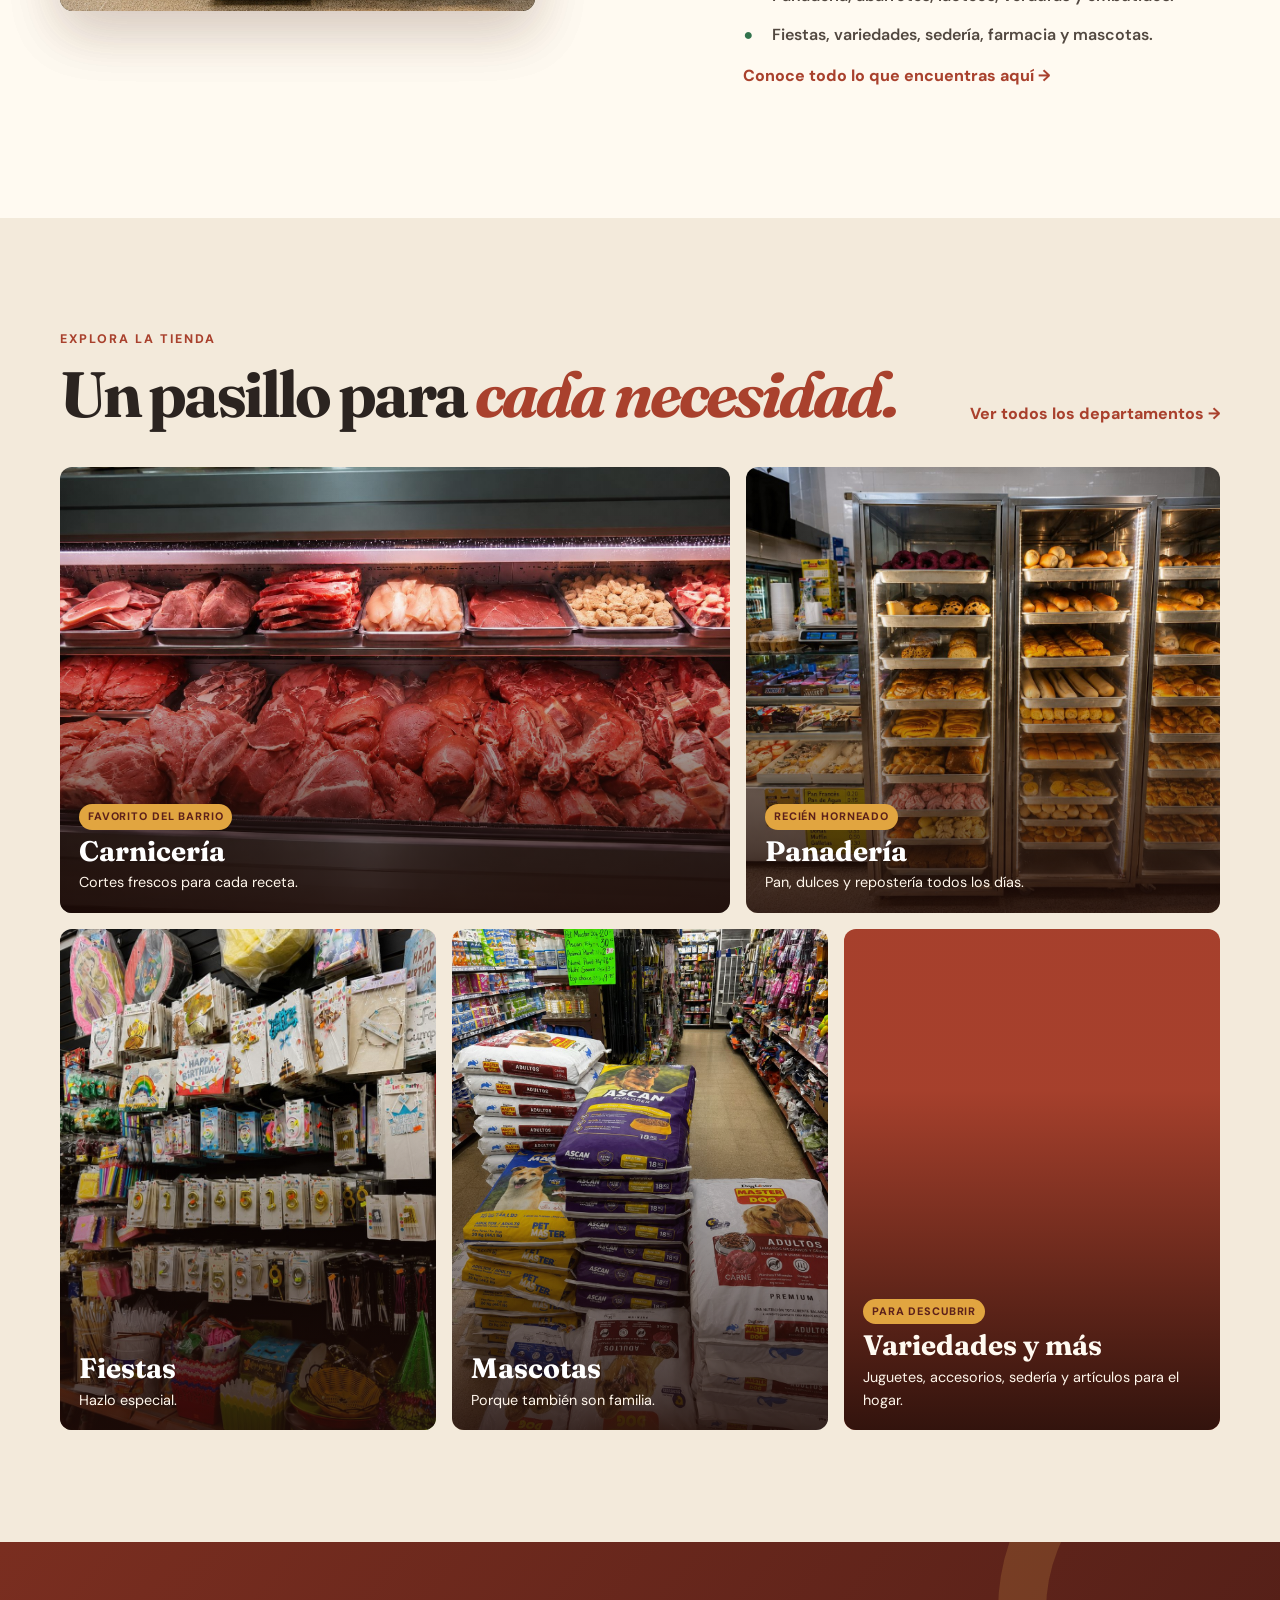
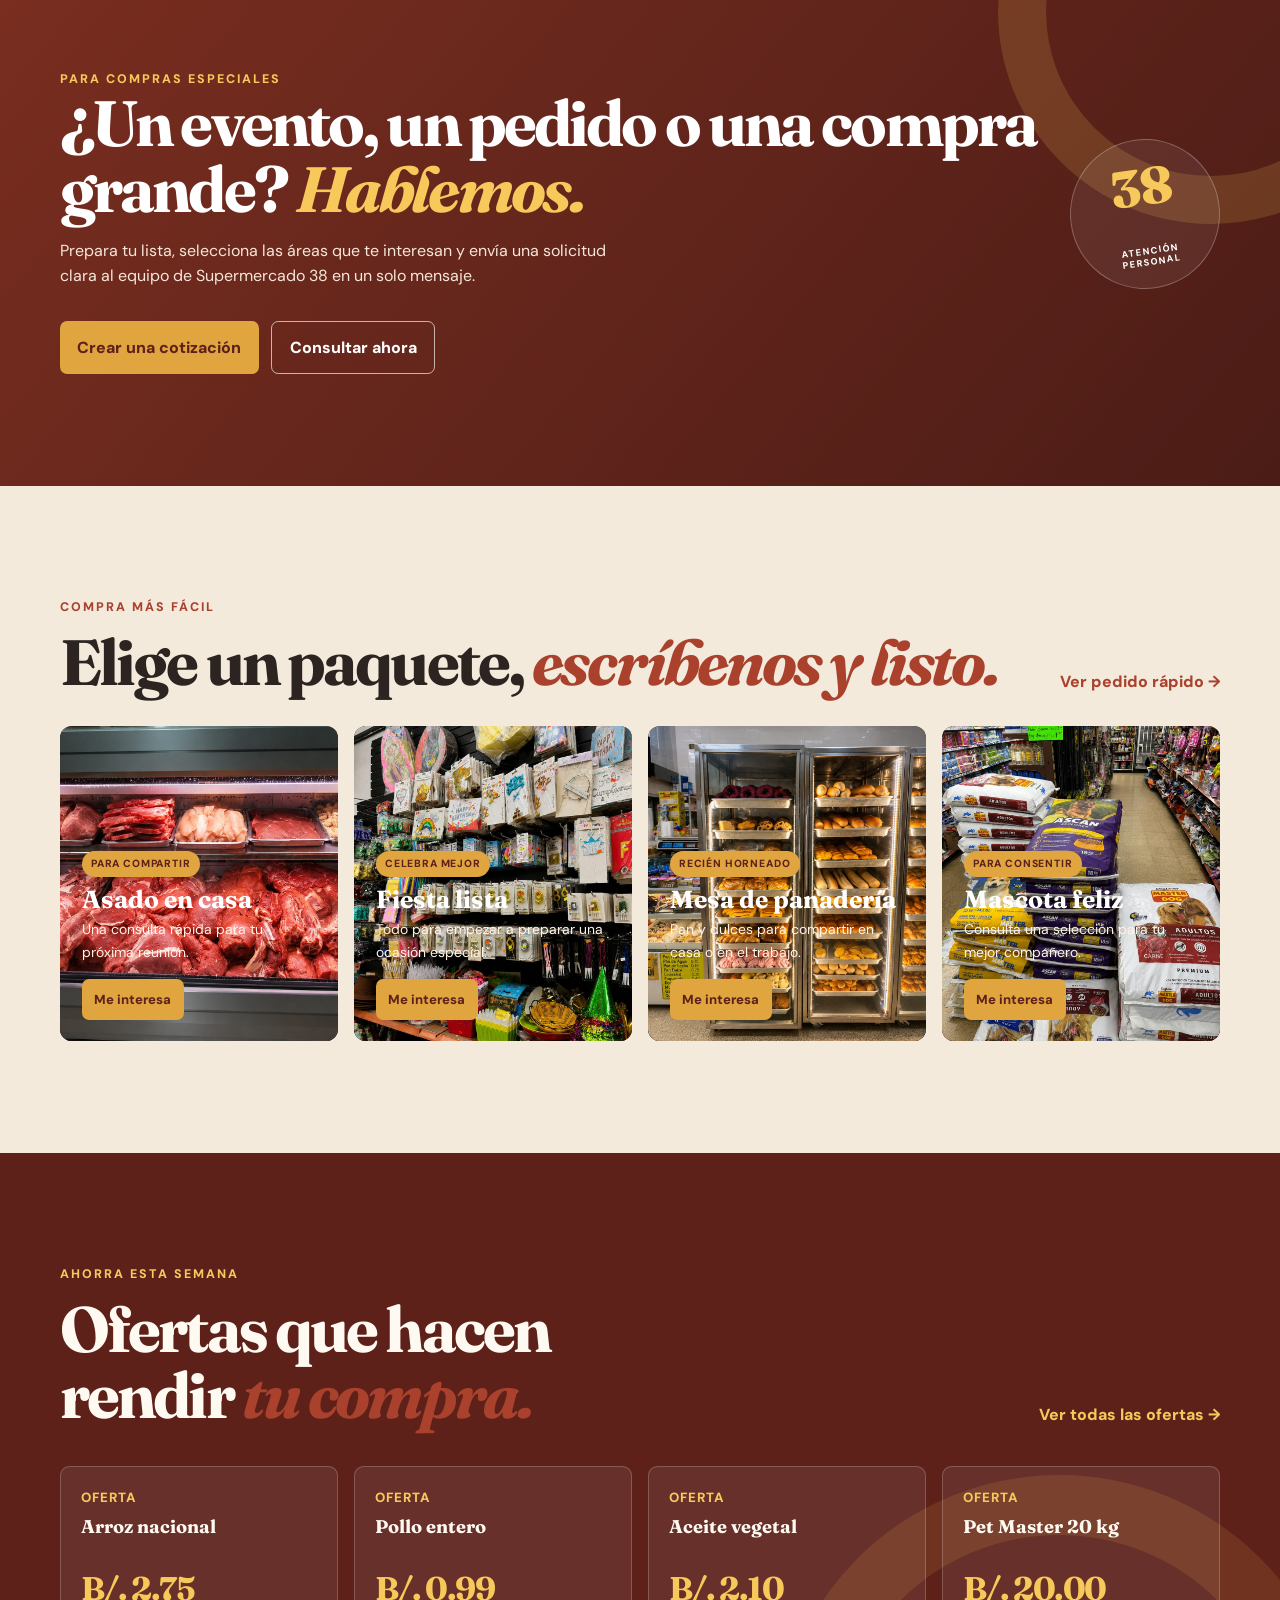
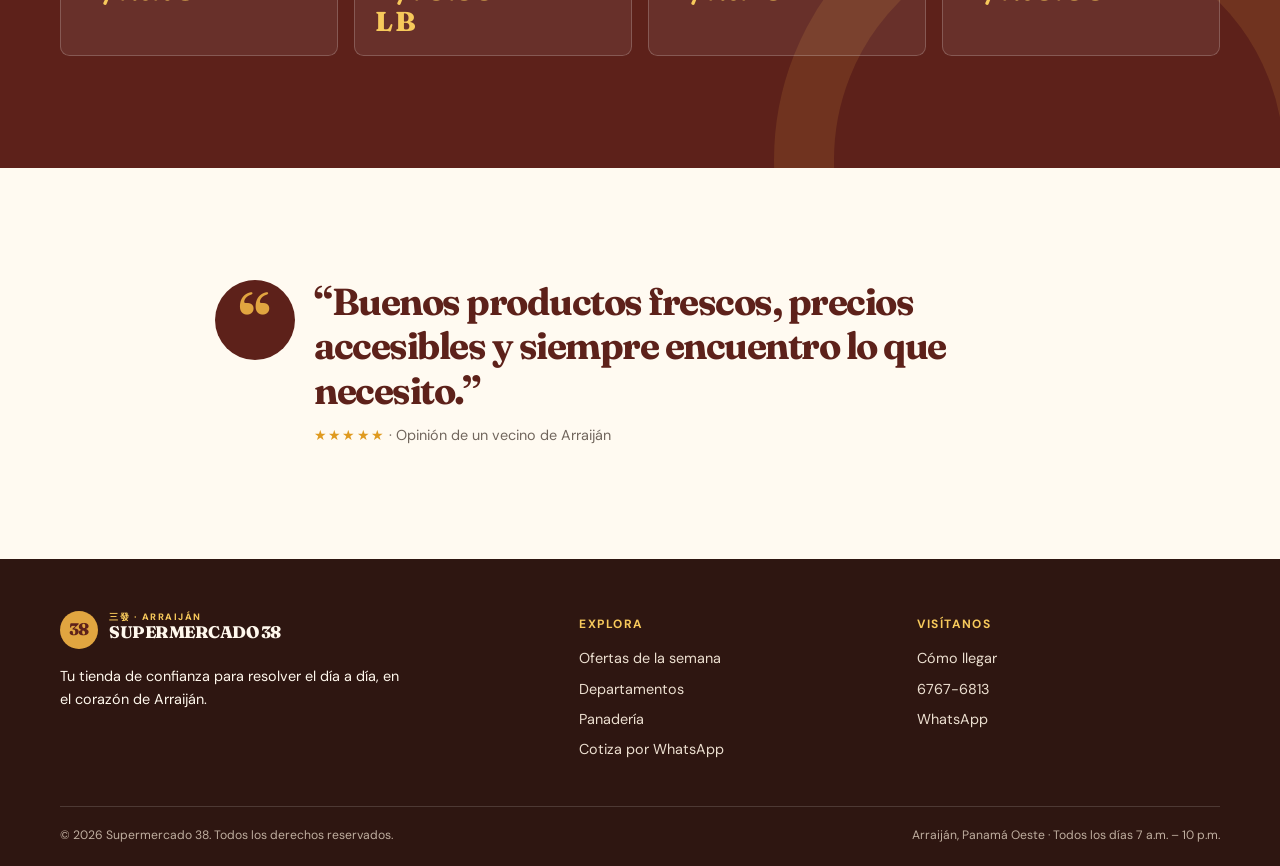
==== commit ffda44e8: "Rehacer portada como página comercial de conversión" ====
--- a/index.html
+++ b/index.html
@@ -34,17 +34,23 @@
 
   <main id="contenido">
     <section class="hero">
-      <div class="container hero-content">
-        <p class="eyebrow light">Tu supermercado de confianza</p>
-        <h1>Todo para tu día, <span>cerca de ti.</span></h1>
-        <p class="intro">Carnes frescas, abarrotes, panadería, productos para mascotas, fiestas y mucho más. En Supermercado 38 hacemos que tu compra sea fácil y completa.</p>
-        <div class="hero-actions">
-          <a class="button gold" href="pedidos.html">Hacer pedido rápido</a>
-          <a class="button ghost" href="cotizacion.html">Solicitar cotización</a>
+      <div class="container sales-hero-grid">
+        <div class="hero-copy">
+          <p class="hero-kicker"><b></b> Atención por WhatsApp disponible</p>
+          <p class="eyebrow light">Supermercado 38 · Arraiján</p>
+          <h1>Resuelve tu compra <span>en un solo lugar.</span></h1>
+          <p class="intro">Del mercado de la semana a una fiesta completa: elige una opción, escríbenos y te ayudamos a llevarlo a casa. Fácil, cercano y sin perder tiempo.</p>
+          <div class="hero-actions"><a class="button gold" href="pedidos.html">Hacer pedido rápido</a><a class="button ghost" href="cotizacion.html">Cotizar compra especial</a></div>
+          <div class="hero-proof"><span>✓ Abiertos todos los días</span><span>✓ Pago con tarjeta y NFC</span><span>✓ Estacionamiento propio</span></div>
         </div>
-        <div class="hero-note"><span>Estacionamiento propio</span><span>Pagos con tarjeta y NFC</span><span>Farmacia incluida</span></div>
+        <aside class="hero-order-card">
+          <p class="eyebrow">¿Qué necesitas hoy?</p><h2>Empieza por aquí.</h2><p>Selecciona un motivo y te llevamos directo a una consulta por WhatsApp.</p>
+          <ul class="hero-order-list"><li><a href="pedidos.html"><span>🥩 Asado en casa</span><span>→</span></a></li><li><a href="pedidos.html"><span>🎈 Fiesta lista</span><span>→</span></a></li><li><a href="pedidos.html"><span>🥐 Panadería</span><span>→</span></a></li><li><a href="cotizacion.html"><span>✦ Pedido especial</span><span>→</span></a></li></ul>
+          <p class="hero-card-foot">Consulta disponibilidad y arma tu pedido con nosotros.</p>
+        </aside>
       </div>
     </section>
+    <div class="conversion-strip container"><div class="conversion-grid"><div class="conversion-unit primary"><span class="conv-icon">✦</span><div><strong>¿Tienes una lista?</strong><span>Envía tu solicitud y recibe atención personalizada.</span><a href="cotizacion.html">Crear cotización →</a></div></div><div class="conversion-unit"><span class="conv-icon">◷</span><div><strong>Compra cuando te convenga</strong><span>Todos los días, 7 a.m. – 10 p.m.</span></div></div><div class="conversion-unit"><span class="conv-icon">◔</span><div><strong>¿Prefieres hablar?</strong><span>WhatsApp y teléfono a un toque.</span></div></div></div></div>
 
     <div class="quick-links container" data-reveal>
       <div class="quick-grid">
--- a/styles.css
+++ b/styles.css
@@ -281,3 +281,9 @@
 .conversion-card{display:grid;grid-template-columns:auto 1fr auto;gap:1rem;align-items:center;margin-top:2rem;padding:1.1rem 1.25rem;border:1px solid #e5b75c;border-radius:.65rem;background:#fff2d6}.conversion-card strong{display:block;color:var(--vino);font-family:var(--serif);font-size:1.08rem}.conversion-card p{margin:0;color:#725728;font-size:.84rem}.conversion-icon{font-size:1.65rem}
 .trust-row{display:flex;flex-wrap:wrap;gap:1rem;margin-top:1.6rem}.trust-row span{padding:.45rem .7rem;border:1px solid var(--linea);border-radius:999px;color:#62554c;background:#fffdf8;font-size:.77rem;font-weight:700}
 @media(max-width:900px){.kit-grid{grid-template-columns:repeat(2,1fr)}.order-hero-inner{grid-template-columns:1fr}}@media(max-width:680px){.kit-grid{grid-template-columns:1fr}.conversion-card{grid-template-columns:auto 1fr}.conversion-card .button{grid-column:1/-1}.sales-ribbon{font-size:.76rem}}
+
+/* Portada de alta conversión */
+.hero{min-height:760px}.sales-hero-grid{display:grid;min-height:760px;grid-template-columns:minmax(0,1fr) 330px;gap:clamp(2rem,7vw,7rem);align-items:center;padding:7rem 0 4.8rem}.hero-copy{max-width:730px}.hero-kicker{display:inline-flex;align-items:center;gap:.55rem;margin:0 0 1.25rem;padding:.42rem .72rem;border:1px solid rgba(247,201,91,.46);border-radius:999px;color:#fff5d9;background:rgba(72,22,13,.36);font-size:.76rem;font-weight:800;letter-spacing:.09em;text-transform:uppercase;backdrop-filter:blur(10px)}.hero-kicker b{display:grid;width:8px;height:8px;border-radius:50%;background:#6ee88e;box-shadow:0 0 0 4px rgba(110,232,142,.19)}.hero .hero-copy h1{max-width:12ch}.hero-proof{display:flex;flex-wrap:wrap;gap:.65rem;margin-top:1.35rem}.hero-proof span{padding:.45rem .66rem;border:1px solid rgba(255,255,255,.28);border-radius:999px;color:#fff4e7;background:rgba(52,15,10,.28);font-size:.76rem;font-weight:700;backdrop-filter:blur(8px)}
+.hero-order-card{position:relative;padding:1.55rem;border:1px solid rgba(247,201,91,.55);border-radius:1rem;color:#3f180f;background:rgba(255,249,238,.96);box-shadow:0 25px 55px rgba(20,4,2,.35);transform:rotate(1.5deg)}.hero-order-card:before{position:absolute;top:-13px;right:20px;padding:.3rem .65rem;border-radius:999px;color:#fff;background:var(--rojo);content:"COMPRA RÁPIDA";font-size:.62rem;font-weight:800;letter-spacing:.1em}.hero-order-card h2{margin:.5rem 0 .4rem;color:var(--vino);font:800 1.85rem/1.02 var(--serif);letter-spacing:-.045em}.hero-order-card>p{margin:0 0 1rem;color:#6b584f;font-size:.86rem}.hero-order-list{display:grid;gap:.55rem;margin:0;padding:0;list-style:none}.hero-order-list a{display:flex;align-items:center;justify-content:space-between;padding:.72rem .75rem;border:1px solid #e9ddcf;border-radius:.55rem;color:#54362c;background:#fff;text-decoration:none;font-size:.84rem;font-weight:800;transition:.2s}.hero-order-list a:hover{border-color:var(--rojo);color:var(--rojo);transform:translateX(3px)}.hero-order-list a span:first-child{margin-right:.5rem;font-size:1.12rem}.hero-order-list a span:last-child{color:var(--rojo)}.hero-card-foot{margin:.9rem 0 0;color:#876f62;font-size:.72rem;text-align:center}
+.conversion-strip{position:relative;z-index:4;margin-top:-33px}.conversion-grid{display:grid;grid-template-columns:1.45fr 1fr 1fr;border:1px solid #eadbcc;border-radius:.8rem;background:#fffdf8;box-shadow:var(--sombra);overflow:hidden}.conversion-unit{display:flex;gap:.8rem;align-items:center;padding:1rem 1.2rem;border-right:1px solid var(--linea)}.conversion-unit:last-child{border:0}.conversion-unit .conv-icon{display:grid;width:38px;height:38px;flex:0 0 38px;place-items:center;border-radius:50%;color:var(--vino);background:#f6cf78;font-weight:900}.conversion-unit strong{display:block;color:var(--vino);font:700 .95rem/1.1 var(--serif)}.conversion-unit span:not(.conv-icon){display:block;margin-top:.18rem;color:var(--muted);font-size:.76rem;font-weight:600}.conversion-unit.primary{background:#fff2d6}.conversion-unit.primary a{color:var(--rojo);font-size:.83rem;font-weight:800;text-decoration:none}
+@media(max-width:900px){.sales-hero-grid{grid-template-columns:1fr;gap:1.6rem;padding:5.5rem 0 5rem}.hero-order-card{max-width:480px;transform:none}.conversion-grid{grid-template-columns:1fr}.conversion-unit{border-right:0;border-bottom:1px solid var(--linea)}.conversion-unit:last-child{border-bottom:0}}@media(max-width:680px){.hero,.sales-hero-grid{min-height:auto}.sales-hero-grid{padding:4.5rem 0 4rem}.hero .hero-copy h1{font-size:clamp(3.1rem,14vw,4.65rem)}.hero-order-card{padding:1.25rem}.conversion-strip{margin-top:-18px}}
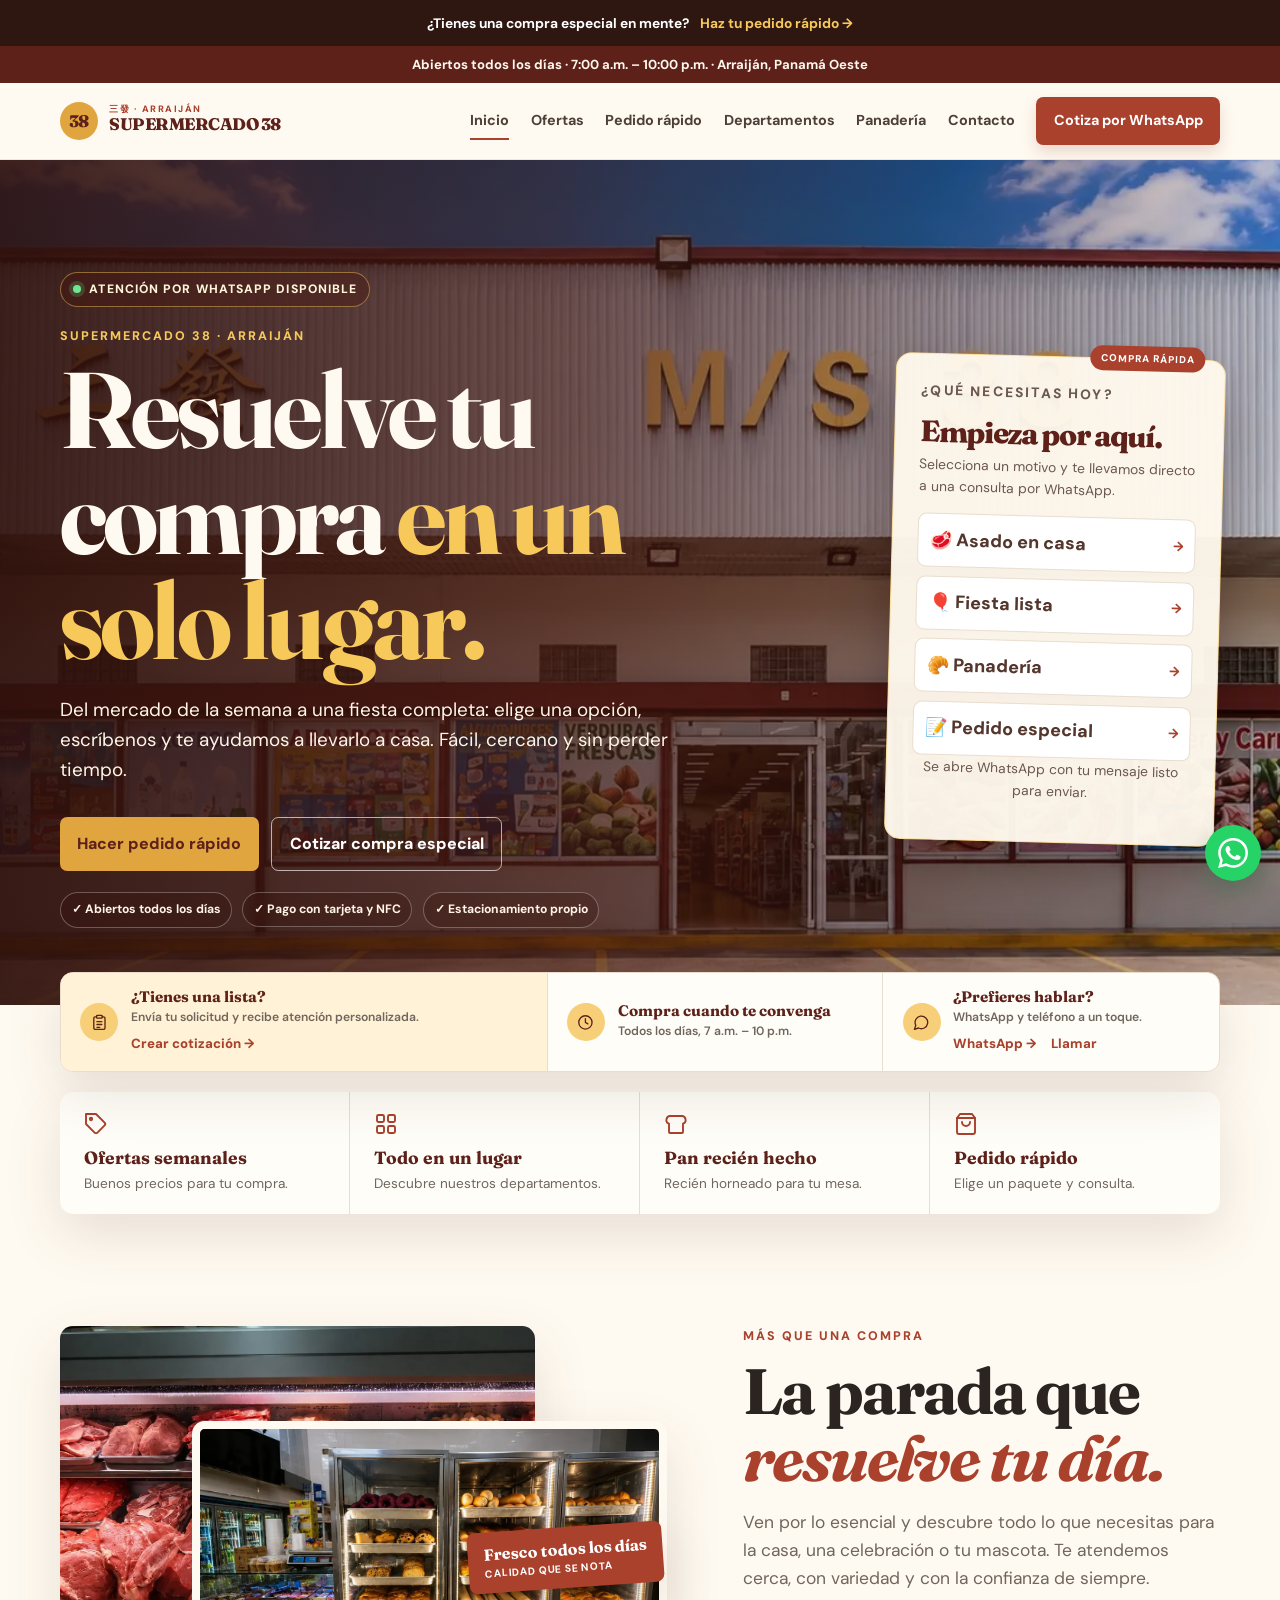
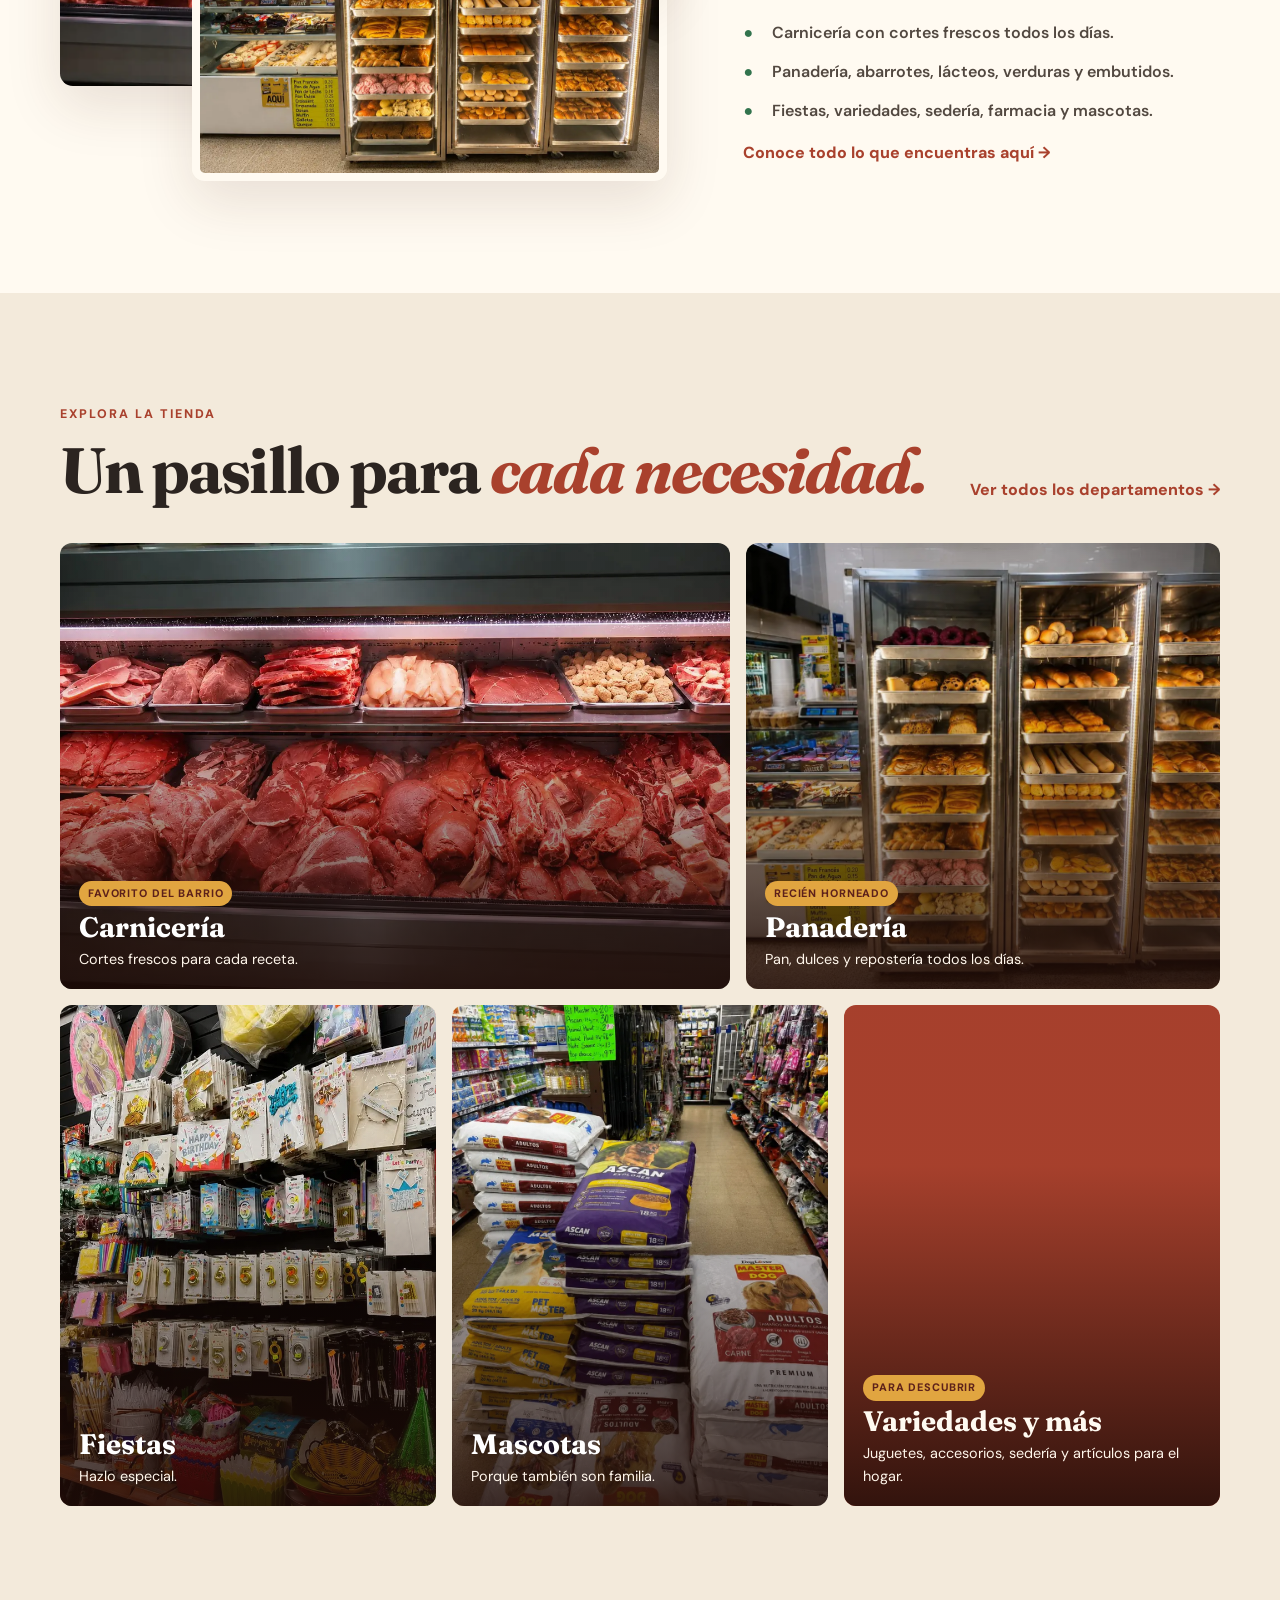
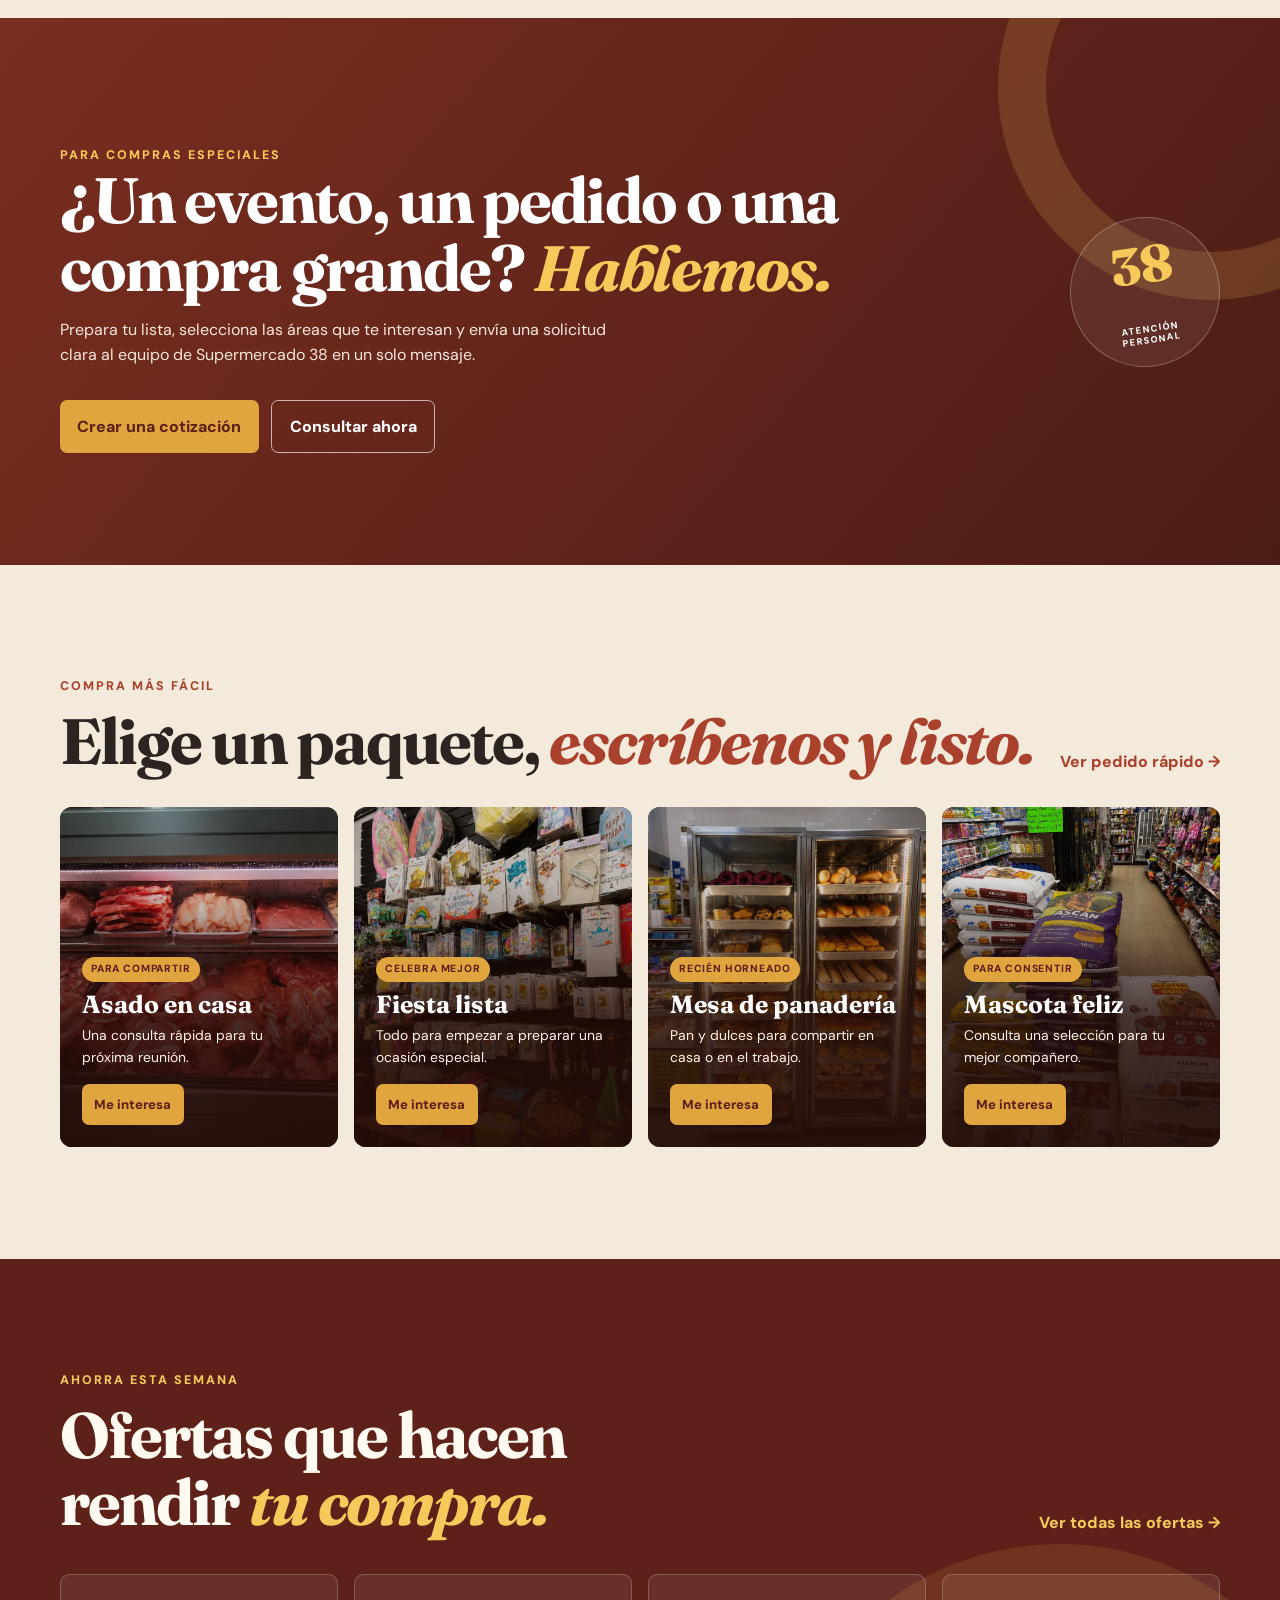
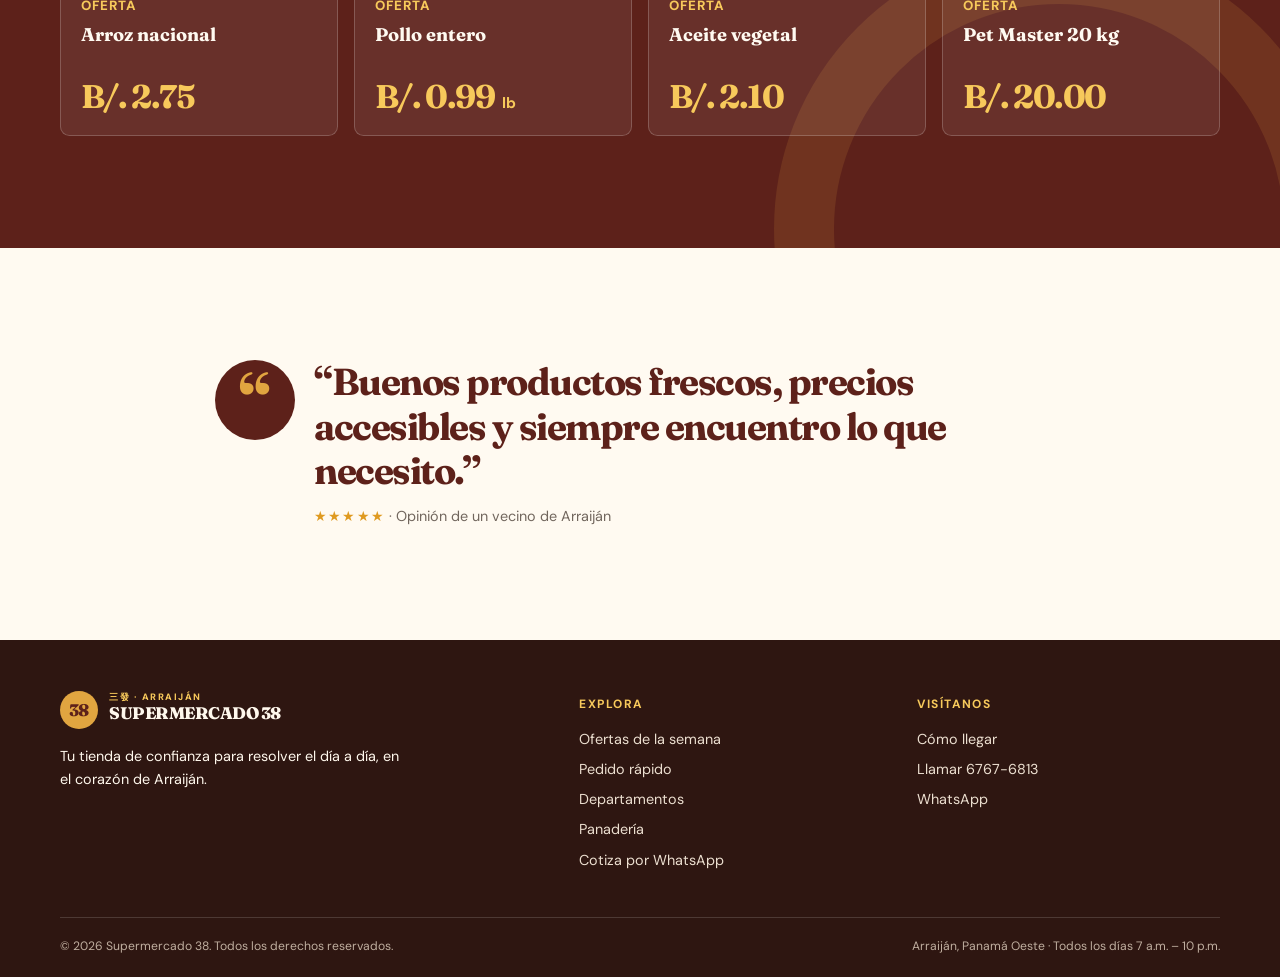
==== commit 2310781f: "Mejoras de la web: errores visuales, fotos más livianas y WhatsApp directo Errores corregidos: - Tít" ====
--- a/index.html
+++ b/index.html
@@ -8,10 +8,20 @@
   <meta property="og:title" content="Supermercado 38 | El súper de tu barrio">
   <meta property="og:description" content="Todo para tu hogar, todos los días en Arraiján.">
   <meta property="og:image" content="img/fachada.jpg">
+  <meta property="og:type" content="website">
+  <meta property="og:locale" content="es_PA">
   <title>Supermercado 38 | Arraiján, Panamá Oeste</title>
+  <link rel="icon" type="image/png" sizes="32x32" href="img/favicon-32.png">
+  <link rel="icon" type="image/png" sizes="192x192" href="img/favicon-192.png">
+  <link rel="apple-touch-icon" href="img/apple-touch-icon.png">
+  <link rel="preconnect" href="https://fonts.googleapis.com">
+  <link rel="preconnect" href="https://fonts.gstatic.com" crossorigin>
+  <link rel="stylesheet" href="https://fonts.googleapis.com/css2?family=DM+Sans:wght@400;500;600;700&amp;family=Fraunces:opsz,wght@9..144,600;9..144,700;9..144,800&amp;display=swap">
+  <link rel="preload" as="image" href="img/fachada.webp" fetchpriority="high">
   <link rel="stylesheet" href="styles.css">
+  <script>document.documentElement.classList.add('js')</script>
   <script type="application/ld+json">
-  {"@context":"https://schema.org","@type":"GroceryStore","name":"Supermercado 38","telephone":"+50767676813","image":"img/fachada.jpg","address":{"@type":"PostalAddress","addressLocality":"Arraiján","addressRegion":"Panamá Oeste","addressCountry":"PA"},"openingHours":"Mo-Su 07:00-22:00","priceRange":"$"}
+  {"@context":"https://schema.org","@type":"GroceryStore","name":"Supermercado 38","telephone":"+50767676813","image":"img/fachada.jpg","address":{"@type":"PostalAddress","streetAddress":"Calle principal","addressLocality":"Arraiján","addressRegion":"Panamá Oeste","addressCountry":"PA"},"geo":{"@type":"GeoCoordinates","latitude":8.9394,"longitude":-79.6424},"hasMap":"https://www.google.com/maps/dir/?api=1&destination=W9Q5%2BP2F%2C+Arraij%C3%A1n%2C+Panam%C3%A1","openingHoursSpecification":{"@type":"OpeningHoursSpecification","dayOfWeek":["Monday","Tuesday","Wednesday","Thursday","Friday","Saturday","Sunday"],"opens":"07:00","closes":"22:00"},"paymentAccepted":"Efectivo, tarjetas de débito y crédito, pagos sin contacto","priceRange":"$"}
   </script>
 </head>
 <body>
@@ -21,14 +31,7 @@
     <div class="container nav-wrap">
       <a class="brand" href="index.html" aria-label="Supermercado 38, inicio"><span class="brand-mark">38</span><span><small>三發 · ARRAIJÁN</small>SUPERMERCADO 38</span></a>
       <button class="menu-toggle" aria-label="Abrir menú" aria-expanded="false">☰</button>
-      <nav class="nav-links" aria-label="Navegación principal">
-        <a data-page href="index.html">Inicio</a>
-        <a data-page href="ofertas.html">Ofertas</a><a data-page href="pedidos.html">Pedido rápido</a>
-        <a data-page href="departamentos.html">Departamentos</a>
-        <a data-page href="panaderia.html">Panadería</a>
-        <a data-page href="contacto.html">Contacto</a>
-        <a class="nav-cta" href="cotizacion.html">Cotiza por WhatsApp</a>
-      </nav>
+      <nav class="nav-links" aria-label="Navegación principal"><a data-page href="index.html">Inicio</a><a data-page href="ofertas.html">Ofertas</a><a data-page href="pedidos.html">Pedido rápido</a><a data-page href="departamentos.html">Departamentos</a><a data-page href="panaderia.html">Panadería</a><a data-page href="contacto.html">Contacto</a><a class="nav-cta" href="cotizacion.html">Cotiza por WhatsApp</a></nav>
     </div>
   </header>
 
@@ -45,27 +48,27 @@
         </div>
         <aside class="hero-order-card">
           <p class="eyebrow">¿Qué necesitas hoy?</p><h2>Empieza por aquí.</h2><p>Selecciona un motivo y te llevamos directo a una consulta por WhatsApp.</p>
-          <ul class="hero-order-list"><li><a href="pedidos.html"><span>🥩 Asado en casa</span><span>→</span></a></li><li><a href="pedidos.html"><span>🎈 Fiesta lista</span><span>→</span></a></li><li><a href="pedidos.html"><span>🥐 Panadería</span><span>→</span></a></li><li><a href="cotizacion.html"><span>✦ Pedido especial</span><span>→</span></a></li></ul>
-          <p class="hero-card-foot">Consulta disponibilidad y arma tu pedido con nosotros.</p>
+          <ul class="hero-order-list"><li><a href="https://wa.me/50767676813?text=Hola%2C%20me%20interesa%20el%20paquete%20Asado%20en%20casa%20de%20Supermercado%2038.%20%C2%BFMe%20comparten%20disponibilidad%20y%20opciones%3F" target="_blank" rel="noopener"><span>🥩 Asado en casa</span><span>→</span></a></li><li><a href="https://wa.me/50767676813?text=Hola%2C%20me%20interesa%20el%20paquete%20Fiesta%20lista%20de%20Supermercado%2038.%20%C2%BFMe%20comparten%20disponibilidad%20y%20opciones%3F" target="_blank" rel="noopener"><span>🎈 Fiesta lista</span><span>→</span></a></li><li><a href="https://wa.me/50767676813?text=Hola%2C%20quiero%20consultar%20por%20la%20panader%C3%ADa%20de%20Supermercado%2038.%20%C2%BFQu%C3%A9%20tienen%20disponible%20hoy%3F" target="_blank" rel="noopener"><span>🥐 Panadería</span><span>→</span></a></li><li><a href="cotizacion.html"><span>📝 Pedido especial</span><span>→</span></a></li></ul>
+          <p class="hero-card-foot">Se abre WhatsApp con tu mensaje listo para enviar.</p>
         </aside>
       </div>
     </section>
-    <div class="conversion-strip container"><div class="conversion-grid"><div class="conversion-unit primary"><span class="conv-icon">✦</span><div><strong>¿Tienes una lista?</strong><span>Envía tu solicitud y recibe atención personalizada.</span><a href="cotizacion.html">Crear cotización →</a></div></div><div class="conversion-unit"><span class="conv-icon">◷</span><div><strong>Compra cuando te convenga</strong><span>Todos los días, 7 a.m. – 10 p.m.</span></div></div><div class="conversion-unit"><span class="conv-icon">◔</span><div><strong>¿Prefieres hablar?</strong><span>WhatsApp y teléfono a un toque.</span></div></div></div></div>
+    <div class="conversion-strip container"><div class="conversion-grid"><div class="conversion-unit primary"><span class="conv-icon"><svg class="ico" viewBox="0 0 24 24" aria-hidden="true" focusable="false"><path d="M16 4h2a2 2 0 0 1 2 2v14a2 2 0 0 1-2 2H6a2 2 0 0 1-2-2V6a2 2 0 0 1 2-2h2"/><rect x="8" y="2" width="8" height="4" rx="1"/><path d="M8.5 11h7M8.5 15h7M8.5 19h4"/></svg></span><div><strong>¿Tienes una lista?</strong><span>Envía tu solicitud y recibe atención personalizada.</span><a href="cotizacion.html">Crear cotización →</a></div></div><div class="conversion-unit"><span class="conv-icon"><svg class="ico" viewBox="0 0 24 24" aria-hidden="true" focusable="false"><circle cx="12" cy="12" r="9.5"/><path d="M12 6.5V12l3.5 2"/></svg></span><div><strong>Compra cuando te convenga</strong><span>Todos los días, 7 a.m. – 10 p.m.</span></div></div><div class="conversion-unit"><span class="conv-icon"><svg class="ico" viewBox="0 0 24 24" aria-hidden="true" focusable="false"><path d="M7.9 20A9 9 0 1 0 4 16.1L2 22Z"/></svg></span><div><strong>¿Prefieres hablar?</strong><span>WhatsApp y teléfono a un toque.</span><a href="https://wa.me/50767676813?text=Hola%2C%20les%20escribo%20desde%20la%20p%C3%A1gina%20web." target="_blank" rel="noopener">WhatsApp →</a><a href="tel:+50767676813">Llamar</a></div></div></div></div>
 
     <div class="quick-links container" data-reveal>
       <div class="quick-grid">
-        <a class="quick-card" href="ofertas.html"><span class="icon">✦</span><strong>Ofertas semanales</strong><span>Buenos precios para tu compra.</span></a>
-        <a class="quick-card" href="departamentos.html"><span class="icon">▦</span><strong>Todo en un lugar</strong><span>Descubre nuestros departamentos.</span></a>
-        <a class="quick-card" href="panaderia.html"><span class="icon">◒</span><strong>Pan recién hecho</strong><span>Recién horneado para tu mesa.</span></a>
-        <a class="quick-card" href="pedidos.html"><span class="icon">✦</span><strong>Pedido rápido</strong><span>Elige un paquete y consulta.</span></a>
+        <a class="quick-card" href="ofertas.html"><span class="icon"><svg class="ico" viewBox="0 0 24 24" aria-hidden="true" focusable="false"><path d="M20.59 13.41l-7.17 7.17a2 2 0 0 1-2.83 0L2 12V2h10l8.59 8.59a2 2 0 0 1 0 2.82z"/><circle cx="7" cy="7" r="1.2"/></svg></span><strong>Ofertas semanales</strong><span>Buenos precios para tu compra.</span></a>
+        <a class="quick-card" href="departamentos.html"><span class="icon"><svg class="ico" viewBox="0 0 24 24" aria-hidden="true" focusable="false"><rect x="3" y="3" width="7" height="7" rx="1.5"/><rect x="14" y="3" width="7" height="7" rx="1.5"/><rect x="14" y="14" width="7" height="7" rx="1.5"/><rect x="3" y="14" width="7" height="7" rx="1.5"/></svg></span><strong>Todo en un lugar</strong><span>Descubre nuestros departamentos.</span></a>
+        <a class="quick-card" href="panaderia.html"><span class="icon"><svg class="ico" viewBox="0 0 24 24" aria-hidden="true" focusable="false"><path d="M6 21h12a1 1 0 0 0 1-1v-8.3A4 4 0 0 0 17 4H7a4 4 0 0 0-2 7.7V20a1 1 0 0 0 1 1z"/></svg></span><strong>Pan recién hecho</strong><span>Recién horneado para tu mesa.</span></a>
+        <a class="quick-card" href="pedidos.html"><span class="icon"><svg class="ico" viewBox="0 0 24 24" aria-hidden="true" focusable="false"><path d="M6 2L3 6v14a2 2 0 0 0 2 2h14a2 2 0 0 0 2-2V6l-3-4z"/><path d="M3 6h18"/><path d="M16 10a4 4 0 0 1-8 0"/></svg></span><strong>Pedido rápido</strong><span>Elige un paquete y consulta.</span></a>
       </div>
     </div>
 
     <section class="section">
       <div class="container feature-grid">
         <div class="photo-stack" data-reveal>
-          <img src="img/carniceria.jpg" alt="Vitrina de carnes frescas en Supermercado 38">
-          <img src="img/panaderia.jpg" alt="Panadería y repostería del supermercado">
+          <img loading="lazy" decoding="async" src="img/carniceria.webp" alt="Vitrina de carnes frescas en Supermercado 38">
+          <img loading="lazy" decoding="async" src="img/panaderia.webp" alt="Panadería y repostería del supermercado">
           <span class="eyecatcher">Fresco todos los días<small>Calidad que se nota</small></span>
         </div>
         <div data-reveal>
@@ -89,10 +92,10 @@
           <a class="text-link" href="departamentos.html">Ver todos los departamentos →</a>
         </div>
         <div class="department-grid">
-          <a class="dept-card large" href="departamentos.html#carniceria" data-reveal><img src="img/carniceria.jpg" alt="Carnicería de Supermercado 38"><span class="dept-card-content"><span class="tag">Favorito del barrio</span><h3>Carnicería</h3><p>Cortes frescos para cada receta.</p></span></a>
-          <a class="dept-card tall" href="panaderia.html" data-reveal><img src="img/panaderia.jpg" alt="Panadería del Supermercado 38"><span class="dept-card-content"><span class="tag">Recién horneado</span><h3>Panadería</h3><p>Pan, dulces y repostería todos los días.</p></span></a>
-          <a class="dept-card" href="departamentos.html#fiestas" data-reveal><img src="img/fiestas.jpg" alt="Productos para fiestas"><span class="dept-card-content"><h3>Fiestas</h3><p>Hazlo especial.</p></span></a>
-          <a class="dept-card" href="departamentos.html#mascotas" data-reveal><img src="img/mascotas.jpg" alt="Alimentos para mascotas"><span class="dept-card-content"><h3>Mascotas</h3><p>Porque también son familia.</p></span></a>
+          <a class="dept-card large" href="departamentos.html#carniceria" data-reveal><img loading="lazy" decoding="async" src="img/carniceria.webp" alt="Carnicería de Supermercado 38"><span class="dept-card-content"><span class="tag">Favorito del barrio</span><h3>Carnicería</h3><p>Cortes frescos para cada receta.</p></span></a>
+          <a class="dept-card tall" href="panaderia.html" data-reveal><img loading="lazy" decoding="async" src="img/panaderia.webp" alt="Panadería del Supermercado 38"><span class="dept-card-content"><span class="tag">Recién horneado</span><h3>Panadería</h3><p>Pan, dulces y repostería todos los días.</p></span></a>
+          <a class="dept-card" href="departamentos.html#fiestas" data-reveal><img loading="lazy" decoding="async" src="img/fiestas.webp" alt="Productos para fiestas"><span class="dept-card-content"><h3>Fiestas</h3><p>Hazlo especial.</p></span></a>
+          <a class="dept-card" href="departamentos.html#mascotas" data-reveal><img loading="lazy" decoding="async" src="img/mascotas.webp" alt="Alimentos para mascotas"><span class="dept-card-content"><h3>Mascotas</h3><p>Porque también son familia.</p></span></a>
           <a class="dept-card simple" href="departamentos.html#variedades" data-reveal><span class="dept-card-content"><span class="tag">Para descubrir</span><h3>Variedades y más</h3><p>Juguetes, accesorios, sedería y artículos para el hogar.</p></span></a>
         </div>
       </div>
@@ -108,10 +111,10 @@
     <section class="section tint">
       <div class="container"><div class="section-heading" data-reveal><div><p class="eyebrow">Compra más fácil</p><h2 class="display">Elige un paquete, <em>escríbenos y listo.</em></h2></div><a class="text-link" href="pedidos.html">Ver pedido rápido →</a></div>
       <div class="kit-grid">
-        <article class="kit-card" data-reveal><img src="img/carniceria.jpg" alt="Carnes frescas para asado"><span class="kit-pill">Para compartir</span><h3>Asado en casa</h3><p>Una consulta rápida para tu próxima reunión.</p><button class="button gold" data-direct-order="Asado en casa">Me interesa</button></article>
-        <article class="kit-card" data-reveal><img src="img/fiestas.jpg" alt="Artículos para fiestas"><span class="kit-pill">Celebra mejor</span><h3>Fiesta lista</h3><p>Todo para empezar a preparar una ocasión especial.</p><button class="button gold" data-direct-order="Fiesta lista">Me interesa</button></article>
-        <article class="kit-card" data-reveal><img src="img/panaderia.jpg" alt="Panadería de Supermercado 38"><span class="kit-pill">Recién horneado</span><h3>Mesa de panadería</h3><p>Pan y dulces para compartir en casa o en el trabajo.</p><button class="button gold" data-direct-order="Mesa de panadería">Me interesa</button></article>
-        <article class="kit-card" data-reveal><img src="img/mascotas.jpg" alt="Productos para mascotas"><span class="kit-pill">Para consentir</span><h3>Mascota feliz</h3><p>Consulta una selección para tu mejor compañero.</p><button class="button gold" data-direct-order="Mascota feliz">Me interesa</button></article>
+        <article class="kit-card" data-reveal><img loading="lazy" decoding="async" src="img/carniceria.webp" alt="Carnes frescas para asado"><span class="kit-pill">Para compartir</span><h3>Asado en casa</h3><p>Una consulta rápida para tu próxima reunión.</p><a class="button gold" href="https://wa.me/50767676813?text=Hola%2C%20me%20interesa%20el%20paquete%20Asado%20en%20casa%20de%20Supermercado%2038.%20%C2%BFMe%20comparten%20disponibilidad%20y%20opciones%3F" target="_blank" rel="noopener">Me interesa</a></article>
+        <article class="kit-card" data-reveal><img loading="lazy" decoding="async" src="img/fiestas.webp" alt="Artículos para fiestas"><span class="kit-pill">Celebra mejor</span><h3>Fiesta lista</h3><p>Todo para empezar a preparar una ocasión especial.</p><a class="button gold" href="https://wa.me/50767676813?text=Hola%2C%20me%20interesa%20el%20paquete%20Fiesta%20lista%20de%20Supermercado%2038.%20%C2%BFMe%20comparten%20disponibilidad%20y%20opciones%3F" target="_blank" rel="noopener">Me interesa</a></article>
+        <article class="kit-card" data-reveal><img loading="lazy" decoding="async" src="img/panaderia.webp" alt="Panadería de Supermercado 38"><span class="kit-pill">Recién horneado</span><h3>Mesa de panadería</h3><p>Pan y dulces para compartir en casa o en el trabajo.</p><a class="button gold" href="https://wa.me/50767676813?text=Hola%2C%20me%20interesa%20el%20paquete%20Mesa%20de%20panader%C3%ADa%20de%20Supermercado%2038.%20%C2%BFMe%20comparten%20disponibilidad%20y%20opciones%3F" target="_blank" rel="noopener">Me interesa</a></article>
+        <article class="kit-card" data-reveal><img loading="lazy" decoding="async" src="img/mascotas.webp" alt="Productos para mascotas"><span class="kit-pill">Para consentir</span><h3>Mascota feliz</h3><p>Consulta una selección para tu mejor compañero.</p><a class="button gold" href="https://wa.me/50767676813?text=Hola%2C%20me%20interesa%20el%20paquete%20Mascota%20feliz%20de%20Supermercado%2038.%20%C2%BFMe%20comparten%20disponibilidad%20y%20opciones%3F" target="_blank" rel="noopener">Me interesa</a></article>
       </div></div>
     </section>
 
@@ -132,10 +135,8 @@
     </section>
   </main>
 
-  <footer class="site-footer">
-    <div class="container"><div class="footer-grid"><div class="footer-brand"><a class="brand" href="index.html"><span class="brand-mark">38</span><span><small>三發 · ARRAIJÁN</small>SUPERMERCADO 38</span></a><p>Tu tienda de confianza para resolver el día a día, en el corazón de Arraiján.</p></div><div><h2 class="footer-title">Explora</h2><div class="footer-links"><a href="ofertas.html">Ofertas de la semana</a><a href="departamentos.html">Departamentos</a><a href="panaderia.html">Panadería</a><a href="cotizacion.html">Cotiza por WhatsApp</a></div></div><div><h2 class="footer-title">Visítanos</h2><div class="footer-links"><a href="contacto.html">Cómo llegar</a><a href="tel:+50767676813">6767-6813</a><a href="https://wa.me/50767676813" target="_blank" rel="noopener">WhatsApp</a></div></div></div><div class="footer-bottom"><span>© <span data-year>2026</span> Supermercado 38. Todos los derechos reservados.</span><span>Arraiján, Panamá Oeste · Todos los días 7 a.m. – 10 p.m.</span></div></div>
-  </footer>
-  <a class="whatsapp" href="https://wa.me/50767676813?text=Hola%2C%20les%20escribo%20desde%20la%20p%C3%A1gina%20web." target="_blank" rel="noopener" aria-label="Escribir por WhatsApp">◔</a>
+  <footer class="site-footer"><div class="container"><div class="footer-grid"><div class="footer-brand"><a class="brand" href="index.html" aria-label="Supermercado 38, inicio"><span class="brand-mark">38</span><span><small>三發 · ARRAIJÁN</small>SUPERMERCADO 38</span></a><p>Tu tienda de confianza para resolver el día a día, en el corazón de Arraiján.</p></div><div><h2 class="footer-title">Explora</h2><div class="footer-links"><a href="ofertas.html">Ofertas de la semana</a><a href="pedidos.html">Pedido rápido</a><a href="departamentos.html">Departamentos</a><a href="panaderia.html">Panadería</a><a href="cotizacion.html">Cotiza por WhatsApp</a></div></div><div><h2 class="footer-title">Visítanos</h2><div class="footer-links"><a href="contacto.html">Cómo llegar</a><a href="tel:+50767676813">Llamar 6767-6813</a><a href="https://wa.me/50767676813?text=Hola%2C%20les%20escribo%20desde%20la%20p%C3%A1gina%20web." target="_blank" rel="noopener">WhatsApp</a></div></div></div><div class="footer-bottom"><span>© <span data-year>2026</span> Supermercado 38. Todos los derechos reservados.</span><span>Arraiján, Panamá Oeste · Todos los días 7 a.m. – 10 p.m.</span></div></div></footer>
+  <a class="whatsapp" href="https://wa.me/50767676813?text=Hola%2C%20les%20escribo%20desde%20la%20p%C3%A1gina%20web." target="_blank" rel="noopener" aria-label="Escribir por WhatsApp"><svg class="ico ico-fill" viewBox="0 0 24 24" aria-hidden="true" focusable="false"><path d="M17.472 14.382c-.297-.149-1.758-.867-2.03-.967-.273-.099-.471-.148-.67.15-.197.297-.767.966-.94 1.164-.173.199-.347.223-.644.075-.297-.15-1.255-.463-2.39-1.475-.883-.788-1.48-1.761-1.653-2.059-.173-.297-.018-.458.13-.606.134-.133.298-.347.446-.52.149-.174.198-.298.298-.497.099-.198.05-.371-.025-.52-.075-.149-.669-1.612-.916-2.207-.242-.579-.487-.5-.669-.51-.173-.008-.371-.01-.57-.01-.198 0-.52.074-.792.372-.272.297-1.04 1.016-1.04 2.479 0 1.462 1.065 2.875 1.213 3.074.149.198 2.096 3.2 5.077 4.487.709.306 1.262.489 1.694.625.712.227 1.36.195 1.871.118.571-.085 1.758-.719 2.006-1.413.248-.694.248-1.289.173-1.413-.074-.124-.272-.198-.57-.347m-5.421 7.403h-.004a9.87 9.87 0 0 1-5.031-1.378l-.361-.214-3.741.982.998-3.648-.235-.374a9.86 9.86 0 0 1-1.51-5.26c.001-5.45 4.436-9.884 9.888-9.884 2.64 0 5.122 1.03 6.988 2.898a9.825 9.825 0 0 1 2.893 6.994c-.003 5.45-4.437 9.884-9.885 9.884m8.413-18.297A11.815 11.815 0 0 0 12.05 0C5.495 0 .16 5.335.157 11.892c0 2.096.547 4.142 1.588 5.945L.057 24l6.305-1.654a11.882 11.882 0 0 0 5.683 1.448h.005c6.554 0 11.89-5.335 11.893-11.893a11.821 11.821 0 0 0-3.48-8.413z"/></svg></a>
   <script src="script.js"></script>
 </body>
 </html>
--- a/styles.css
+++ b/styles.css
@@ -1,4 +1,4 @@
-@import url('https://fonts.googleapis.com/css2?family=DM+Sans:wght@400;500;600;700&family=Fraunces:opsz,wght@9..144,600;9..144,700;9..144,800&display=swap');
+/* Las fuentes (DM Sans y Fraunces) se cargan con <link> en el <head> de cada página. */
 
 :root {
   --vino: #5d211a;
@@ -28,7 +28,7 @@
 .container { width: min(1160px, calc(100% - 2.5rem)); margin: auto; }
 .eyebrow { margin: 0 0 .65rem; color: var(--rojo); font-size: .78rem; font-weight: 800; letter-spacing: .16em; text-transform: uppercase; }
 .eyebrow.light { color: var(--oro-claro); }
-.display { margin: 0; font: 700 clamp(2.2rem, 5vw, 4.4rem)/1.03 var(--serif); letter-spacing: -.045em; }
+.display { margin: 0; font: 700 clamp(2.2rem, 5vw, 4.4rem)/1.05 var(--serif); letter-spacing: -.03em; }
 .display em { color: var(--rojo); font-style: italic; }
 .lead { max-width: 58ch; margin: 1.1rem 0 0; color: var(--muted); font-size: 1.09rem; }
 .section { padding: clamp(4rem, 9vw, 7rem) 0; }
@@ -62,10 +62,10 @@
 
 /* Home hero */
 .hero { position: relative; isolation: isolate; min-height: min(700px, calc(100vh - 110px)); color: #fffaf1; background: var(--vino); overflow: hidden; }
-.hero::before { position: absolute; z-index: -2; inset: 0; background: url('img/fachada.jpg') center / cover; content: ""; transform: scale(1.01); }
+.hero::before { position: absolute; z-index: -2; inset: 0; background: url('img/fachada.webp') center / cover; content: ""; transform: scale(1.01); }
 .hero::after { position: absolute; z-index: -1; inset: 0; background: linear-gradient(90deg, rgba(47,16,11,.92) 0%, rgba(66,23,16,.73) 43%, rgba(55,19,13,.18) 100%); content: ""; }
 .hero-content { display: flex; min-height: min(700px, calc(100vh - 110px)); max-width: 760px; flex-direction: column; align-items: flex-start; justify-content: center; padding: 5.2rem 0; }
-.hero h1 { max-width: 10ch; margin: 0; font: 700 clamp(3.2rem, 8.4vw, 6.9rem)/.93 var(--serif); letter-spacing: -.075em; }
+.hero h1 { max-width: 10ch; margin: 0; font: 700 clamp(3.2rem, 8.4vw, 6.9rem)/.98 var(--serif); letter-spacing: -.035em; }
 .hero h1 span { color: var(--oro-claro); }
 .hero .intro { max-width: 52ch; margin: 1.35rem 0 0; color: #fff5e5; font-size: clamp(1rem, 2vw, 1.18rem); }
 .hero-actions { display: flex; flex-wrap: wrap; gap: .8rem; margin-top: 2rem; }
@@ -77,7 +77,7 @@
 .quick-card { display: flex; min-height: 122px; flex-direction: column; justify-content: center; padding: 1.25rem 1.5rem; border-right: 1px solid var(--linea); text-decoration: none; transition: background .2s ease; }
 .quick-card:last-child { border: 0; }
 .quick-card:hover { background: #fff5e3; }
-.quick-card .icon { margin-bottom: .3rem; font-size: 1.5rem; }
+.quick-card .icon { margin-bottom: .45rem; color: var(--rojo); font-size: 1.5rem; line-height: 1; }
 .quick-card strong { color: var(--vino); font-family: var(--serif); font-size: 1.1rem; }
 .quick-card span { color: var(--muted); font-size: .85rem; }
 
@@ -85,8 +85,8 @@
 .feature-grid { display: grid; grid-template-columns: 1.12fr .88fr; gap: clamp(2rem, 6vw, 6rem); align-items: center; }
 .photo-stack { position: relative; min-height: 455px; }
 .photo-stack img { position: absolute; width: min(84%, 475px); height: 360px; object-fit: cover; border-radius: .8rem; box-shadow: var(--sombra); }
-.photo-stack img:first-child { top: 0; left: 0; }
-.photo-stack img:last-child { right: 0; bottom: 0; border: 8px solid var(--crema); }
+.photo-stack img:first-of-type { top: 0; left: 0; }
+.photo-stack img:last-of-type { right: 0; bottom: 0; border: 8px solid var(--crema); }
 .eyecatcher { position: absolute; right: .25rem; top: 44%; z-index: 2; padding: .8rem 1rem; border-radius: .5rem; color: #fff; background: var(--rojo); box-shadow: var(--sombra); font: 700 1rem/1.2 var(--serif); transform: rotate(-4deg); }
 .eyecatcher small { display: block; margin-top: .25rem; font: 700 .65rem/1.2 var(--sans); letter-spacing: .08em; text-transform: uppercase; }
 .check-list { display: grid; gap: .85rem; margin: 1.7rem 0 0; padding: 0; list-style: none; }
@@ -115,11 +115,12 @@
 .offer-head .text-link { color: var(--oro-claro); }
 .offer-row { position: relative; z-index: 1; display: grid; grid-template-columns: repeat(4, 1fr); gap: 1rem; margin-top: 2.4rem; }
 .offer-mini { padding: 1.25rem; border: 1px solid rgba(255,255,255,.2); border-radius: .6rem; background: rgba(255,255,255,.07); }
-.offer-mini small { display: block; color: var(--oro-claro); font-weight: 800; letter-spacing: .08em; text-transform: uppercase; }
+.offer-mini > small { display: block; color: var(--oro-claro); font-weight: 800; letter-spacing: .08em; text-transform: uppercase; }
+.offer-mini strong small { margin-left: .15rem; font: 700 .95rem/1 var(--sans); letter-spacing: 0; }
 .offer-mini h3 { min-height: 2.6em; margin: .5rem 0; font: 700 1.15rem/1.18 var(--serif); }
 .offer-mini strong { color: var(--oro-claro); font: 700 2.05rem/1 var(--serif); letter-spacing: -.05em; }
 
-.testimonial { display: grid; grid-template-columns: 80px 1fr; gap: 1.2rem; align-items: start; max-width: 850px; margin: auto; text-align: left; }
+.testimonial { display: grid; grid-template-columns: 80px 1fr; gap: 1.2rem; align-items: start; width: min(850px, calc(100% - 2rem)); margin: auto; text-align: left; }
 .quote-mark { display: grid; width: 80px; height: 80px; place-items: center; border-radius: 50%; color: var(--oro); background: var(--vino); font: 800 4rem/.7 var(--serif); }
 .testimonial blockquote { margin: 0; color: var(--vino); font: 700 clamp(1.5rem, 3.4vw, 2.35rem)/1.18 var(--serif); letter-spacing: -.04em; }
 .testimonial figcaption { margin-top: .7rem; color: var(--muted); font-size: .9rem; }
@@ -215,16 +216,23 @@
 .whatsapp { position: fixed; right: 1.2rem; bottom: 1.2rem; z-index: 25; display: grid; width: 56px; height: 56px; place-items: center; border-radius: 50%; color: #fff; background: #25d366; box-shadow: 0 12px 24px rgba(24,91,50,.32); font-size: 1.5rem; text-decoration: none; transition: transform .2s ease; }
 .whatsapp:hover { transform: scale(1.07); }
 
-[data-reveal] { opacity: 0; transform: translateY(18px); transition: opacity .6s ease, transform .6s ease; }
-[data-reveal].visible { opacity: 1; transform: none; }
-
-@media (max-width: 900px) {
-  .nav-links { position: absolute; top: 76px; right: 1rem; left: 1rem; display: none; align-items: stretch; padding: 1rem; border: 1px solid var(--linea); border-radius: .65rem; background: var(--crema); box-shadow: var(--sombra); }
+/* Solo se oculta para animar si JavaScript está activo: sin JS el contenido se ve igual. */
+.js [data-reveal] { opacity: 0; transform: translateY(18px); transition: opacity .6s ease, transform .6s ease; }
+.js [data-reveal].visible { opacity: 1; transform: none; }
+
+/* Menú desplegable: el menú completo (6 enlaces + botón) no cabe por debajo de ~1080 px */
+@media (max-width: 1080px) {
+  .nav-links { position: absolute; top: 76px; right: 1rem; left: 1rem; display: none; align-items: stretch; gap: .2rem; padding: 1rem; border: 1px solid var(--linea); border-radius: .65rem; background: var(--crema); box-shadow: var(--sombra); }
   .nav-links.open { display: grid; }
   .nav-links a { padding: .6rem .35rem; }
   .nav-links a:not(.nav-cta)::after { display: none; }
   .nav-cta { margin-top: .25rem; }
   .menu-toggle { display: block; }
+}
+@media (min-width: 681px) and (max-width: 1080px) {
+  .nav-links { left: auto; width: min(360px, calc(100% - 2rem)); }
+}
+@media (max-width: 900px) {
   .quick-grid { grid-template-columns: repeat(2, 1fr); }
   .quick-card:nth-child(2) { border-right: 0; }
   .quick-card:nth-child(-n+2) { border-bottom: 1px solid var(--linea); }
@@ -240,9 +248,10 @@
   .hero-content { min-height: 620px; padding: 4rem 0 5.8rem; }
   .hero h1 { font-size: clamp(3rem, 15vw, 4.7rem); }
   .quick-links { margin-top: -22px; }
-  .quick-grid { grid-template-columns: 1fr; }
-  .quick-card, .quick-card:nth-child(2) { min-height: 90px; border-right: 0; border-bottom: 1px solid var(--linea); }
-  .quick-card:last-child { border-bottom: 0; }
+  .quick-card { min-height: 0; padding: 1rem .95rem; }
+  .quick-card strong { font-size: 1rem; line-height: 1.15; }
+  .quick-card span { font-size: .78rem; line-height: 1.35; }
+  .quick-card .icon { font-size: 1.3rem; }
   .section-heading, .offer-head { display: block; }
   .section-heading .text-link, .offer-head .text-link { display: inline-block; margin-top: 1rem; }
   .feature-grid, .bakery-layout, .contact-grid { grid-template-columns: 1fr; }
@@ -260,11 +269,11 @@
   .page-hero, .page-hero-content { min-height: 325px; }
   .footer-grid { grid-template-columns: 1fr; gap: 1.5rem; }
   .footer-bottom { display: block; }
-  .footer-bottom span { display: block; margin-top: .3rem; }
+  .footer-bottom > span { display: block; margin-top: .3rem; }
   .testimonial { grid-template-columns: 1fr; gap: .8rem; }
   .quote-mark { width: 58px; height: 58px; font-size: 3rem; }
 }
-@media (prefers-reduced-motion: reduce) { *, *::before, *::after { scroll-behavior: auto !important; transition-duration: .01ms !important; animation-duration: .01ms !important; } [data-reveal] { opacity: 1; transform: none; } }
+@media (prefers-reduced-motion: reduce) { *, *::before, *::after { scroll-behavior: auto !important; transition-duration: .01ms !important; animation-duration: .01ms !important; } .js [data-reveal] { opacity: 1; transform: none; } }
 
 /* Cotización y experiencia comercial */
 .impact-strip{background:#fffdf8;border-top:1px solid var(--linea);border-bottom:1px solid var(--linea)}.impact-grid{display:grid;grid-template-columns:repeat(4,1fr)}.impact-item{padding:1.8rem 1.4rem;border-right:1px solid var(--linea)}.impact-item:last-child{border-right:0}.impact-number{display:block;color:var(--rojo);font:800 clamp(1.8rem,3vw,2.6rem)/1 var(--serif);letter-spacing:-.06em}.impact-item span:last-child{display:block;margin-top:.45rem;color:var(--muted);font-size:.84rem;font-weight:700}
@@ -276,7 +285,7 @@
 
 /* Venta directa y pedidos rápidos */
 .sales-ribbon{padding:.75rem 1rem;color:#fff;background:#2e1611;text-align:center;font-size:.86rem;font-weight:700}.sales-ribbon a{margin-left:.45rem;color:var(--oro-claro);text-decoration:none}.sales-ribbon a:hover{text-decoration:underline}
-.kit-grid{display:grid;grid-template-columns:repeat(4,1fr);gap:1rem;margin-top:2rem}.kit-card{position:relative;display:flex;min-height:315px;flex-direction:column;justify-content:flex-end;padding:1.35rem;border-radius:.75rem;color:#fff;background:#382823;overflow:hidden}.kit-card:before{position:absolute;inset:0;background:linear-gradient(0deg,rgba(35,12,8,.92),rgba(35,12,8,.05) 75%);content:""}.kit-card img{position:absolute;inset:0;width:100%;height:100%;object-fit:cover;transition:transform .5s ease}.kit-card:hover img{transform:scale(1.06)}.kit-card>*:not(img){position:relative;z-index:1}.kit-card .kit-pill{display:inline-flex;align-self:flex-start;margin-bottom:.55rem;padding:.28rem .58rem;border-radius:999px;color:var(--vino);background:var(--oro);font-size:.65rem;font-weight:800;letter-spacing:.08em;text-transform:uppercase}.kit-card h3{margin:0;font:700 1.55rem/1.05 var(--serif)}.kit-card p{margin:.42rem 0 1rem;color:#fff3e8;font-size:.87rem}.kit-card .button{align-self:flex-start;padding:.62rem .8rem;font-size:.82rem}
+.kit-grid{display:grid;grid-template-columns:repeat(4,1fr);gap:1rem;margin-top:2rem}.kit-card{position:relative;isolation:isolate;display:flex;min-height:340px;flex-direction:column;justify-content:flex-end;padding:1.35rem;border-radius:.75rem;color:#fff;background:#382823;overflow:hidden}.kit-card:before{position:absolute;z-index:1;inset:0;background:linear-gradient(0deg,rgba(35,12,8,.95) 0%,rgba(35,12,8,.82) 38%,rgba(35,12,8,.15) 78%);content:""}.kit-card img{position:absolute;z-index:0;inset:0;width:100%;height:100%;object-fit:cover;transition:transform .5s ease}.kit-card:hover img{transform:scale(1.06)}.kit-card>*:not(img){position:relative;z-index:2}.kit-card .kit-pill{display:inline-flex;align-self:flex-start;margin-bottom:.55rem;padding:.28rem .58rem;border-radius:999px;color:var(--vino);background:var(--oro);font-size:.65rem;font-weight:800;letter-spacing:.08em;text-transform:uppercase}.kit-card h3{margin:0;font:700 1.55rem/1.05 var(--serif)}.kit-card p{margin:.42rem 0 1rem;color:#fff3e8;font-size:.87rem}.kit-card .button{align-self:flex-start;padding:.62rem .8rem;font-size:.82rem}
 .order-hero{position:relative;overflow:hidden;background:var(--arena)}.order-hero:after{position:absolute;right:-4rem;bottom:-6rem;width:280px;height:280px;border:42px solid rgba(169,65,45,.1);border-radius:50%;content:""}.order-hero-inner{position:relative;z-index:1;display:grid;grid-template-columns:1fr .85fr;gap:clamp(2rem,6vw,5rem);align-items:center}.order-panel{padding:1.6rem;border-radius:.75rem;color:#fff;background:var(--vino);box-shadow:var(--sombra)}.order-panel h2{margin:0;color:var(--oro-claro);font:700 1.85rem/1.08 var(--serif)}.order-panel p{color:#f1dfcf}.order-panel ul{display:grid;gap:.55rem;margin:1.2rem 0 0;padding:0;list-style:none}.order-panel li:before{margin-right:.55rem;color:var(--oro-claro);content:"✓"}
 .conversion-card{display:grid;grid-template-columns:auto 1fr auto;gap:1rem;align-items:center;margin-top:2rem;padding:1.1rem 1.25rem;border:1px solid #e5b75c;border-radius:.65rem;background:#fff2d6}.conversion-card strong{display:block;color:var(--vino);font-family:var(--serif);font-size:1.08rem}.conversion-card p{margin:0;color:#725728;font-size:.84rem}.conversion-icon{font-size:1.65rem}
 .trust-row{display:flex;flex-wrap:wrap;gap:1rem;margin-top:1.6rem}.trust-row span{padding:.45rem .7rem;border:1px solid var(--linea);border-radius:999px;color:#62554c;background:#fffdf8;font-size:.77rem;font-weight:700}
@@ -287,3 +296,31 @@
 .hero-order-card{position:relative;padding:1.55rem;border:1px solid rgba(247,201,91,.55);border-radius:1rem;color:#3f180f;background:rgba(255,249,238,.96);box-shadow:0 25px 55px rgba(20,4,2,.35);transform:rotate(1.5deg)}.hero-order-card:before{position:absolute;top:-13px;right:20px;padding:.3rem .65rem;border-radius:999px;color:#fff;background:var(--rojo);content:"COMPRA RÁPIDA";font-size:.62rem;font-weight:800;letter-spacing:.1em}.hero-order-card h2{margin:.5rem 0 .4rem;color:var(--vino);font:800 1.85rem/1.02 var(--serif);letter-spacing:-.045em}.hero-order-card>p{margin:0 0 1rem;color:#6b584f;font-size:.86rem}.hero-order-list{display:grid;gap:.55rem;margin:0;padding:0;list-style:none}.hero-order-list a{display:flex;align-items:center;justify-content:space-between;padding:.72rem .75rem;border:1px solid #e9ddcf;border-radius:.55rem;color:#54362c;background:#fff;text-decoration:none;font-size:.84rem;font-weight:800;transition:.2s}.hero-order-list a:hover{border-color:var(--rojo);color:var(--rojo);transform:translateX(3px)}.hero-order-list a span:first-child{margin-right:.5rem;font-size:1.12rem}.hero-order-list a span:last-child{color:var(--rojo)}.hero-card-foot{margin:.9rem 0 0;color:#876f62;font-size:.72rem;text-align:center}
 .conversion-strip{position:relative;z-index:4;margin-top:-33px}.conversion-grid{display:grid;grid-template-columns:1.45fr 1fr 1fr;border:1px solid #eadbcc;border-radius:.8rem;background:#fffdf8;box-shadow:var(--sombra);overflow:hidden}.conversion-unit{display:flex;gap:.8rem;align-items:center;padding:1rem 1.2rem;border-right:1px solid var(--linea)}.conversion-unit:last-child{border:0}.conversion-unit .conv-icon{display:grid;width:38px;height:38px;flex:0 0 38px;place-items:center;border-radius:50%;color:var(--vino);background:#f6cf78;font-weight:900}.conversion-unit strong{display:block;color:var(--vino);font:700 .95rem/1.1 var(--serif)}.conversion-unit span:not(.conv-icon){display:block;margin-top:.18rem;color:var(--muted);font-size:.76rem;font-weight:600}.conversion-unit.primary{background:#fff2d6}.conversion-unit.primary a{color:var(--rojo);font-size:.83rem;font-weight:800;text-decoration:none}
 @media(max-width:900px){.sales-hero-grid{grid-template-columns:1fr;gap:1.6rem;padding:5.5rem 0 5rem}.hero-order-card{max-width:480px;transform:none}.conversion-grid{grid-template-columns:1fr}.conversion-unit{border-right:0;border-bottom:1px solid var(--linea)}.conversion-unit:last-child{border-bottom:0}}@media(max-width:680px){.hero,.sales-hero-grid{min-height:auto}.sales-hero-grid{padding:4.5rem 0 4rem}.hero .hero-copy h1{font-size:clamp(3.1rem,14vw,4.65rem)}.hero-order-card{padding:1.25rem}.conversion-strip{margin-top:-18px}}
+
+/* ===== Mejoras: legibilidad, íconos y accesibilidad ===== */
+/* Botón del menú: el color de los enlaces tapaba el texto blanco */
+.nav-links .nav-cta, .nav-links .nav-cta:hover { color: #fff; }
+
+/* Encabezados de páginas internas: alineados con el resto y con el texto destacado legible */
+.page-hero-content { max-width: none; }
+.page-hero .display em, .offer-band .display em { color: var(--oro-claro); }
+
+/* Accesos rápidos: ya no quedan tapados por la franja de conversión */
+.conversion-strip + .quick-links { margin-top: 1.25rem; }
+
+/* Íconos SVG (antes eran símbolos de texto que cada teléfono dibujaba distinto) */
+.ico { display: inline-block; width: 1em; height: 1em; flex: none; fill: none; stroke: currentColor; stroke-width: 1.9; stroke-linecap: round; stroke-linejoin: round; vertical-align: -.125em; }
+.ico-fill { fill: currentColor; stroke: none; }
+.conversion-unit .conv-icon { font-size: 1.05rem; }
+.conversion-unit a { display: inline-block; margin-top: .3rem; color: var(--rojo); font-size: .83rem; font-weight: 800; text-decoration: none; }
+.conversion-unit a + a { margin-left: .9rem; }
+.conversion-unit a:hover { text-decoration: underline; text-underline-offset: .2em; }
+.contact-item .contact-icon { color: var(--oro-claro); }
+.service-card .service-icon, .conversion-icon, .help-card .help-icon { color: var(--rojo); }
+.help-card .help-icon { font-size: 1.5rem; }
+.notice > .ico { margin-top: .2rem; font-size: 1.15rem; }
+.whatsapp .ico { width: 30px; height: 30px; }
+
+/* Foco visible al navegar con teclado (se ve sobre fondos claros y oscuros) */
+a:focus-visible, button:focus-visible { outline: 3px solid var(--oro-claro); outline-offset: 2px; box-shadow: 0 0 0 6px var(--vino); }
+.check-option input:focus-visible + span { outline: 3px solid var(--rojo); outline-offset: 2px; }
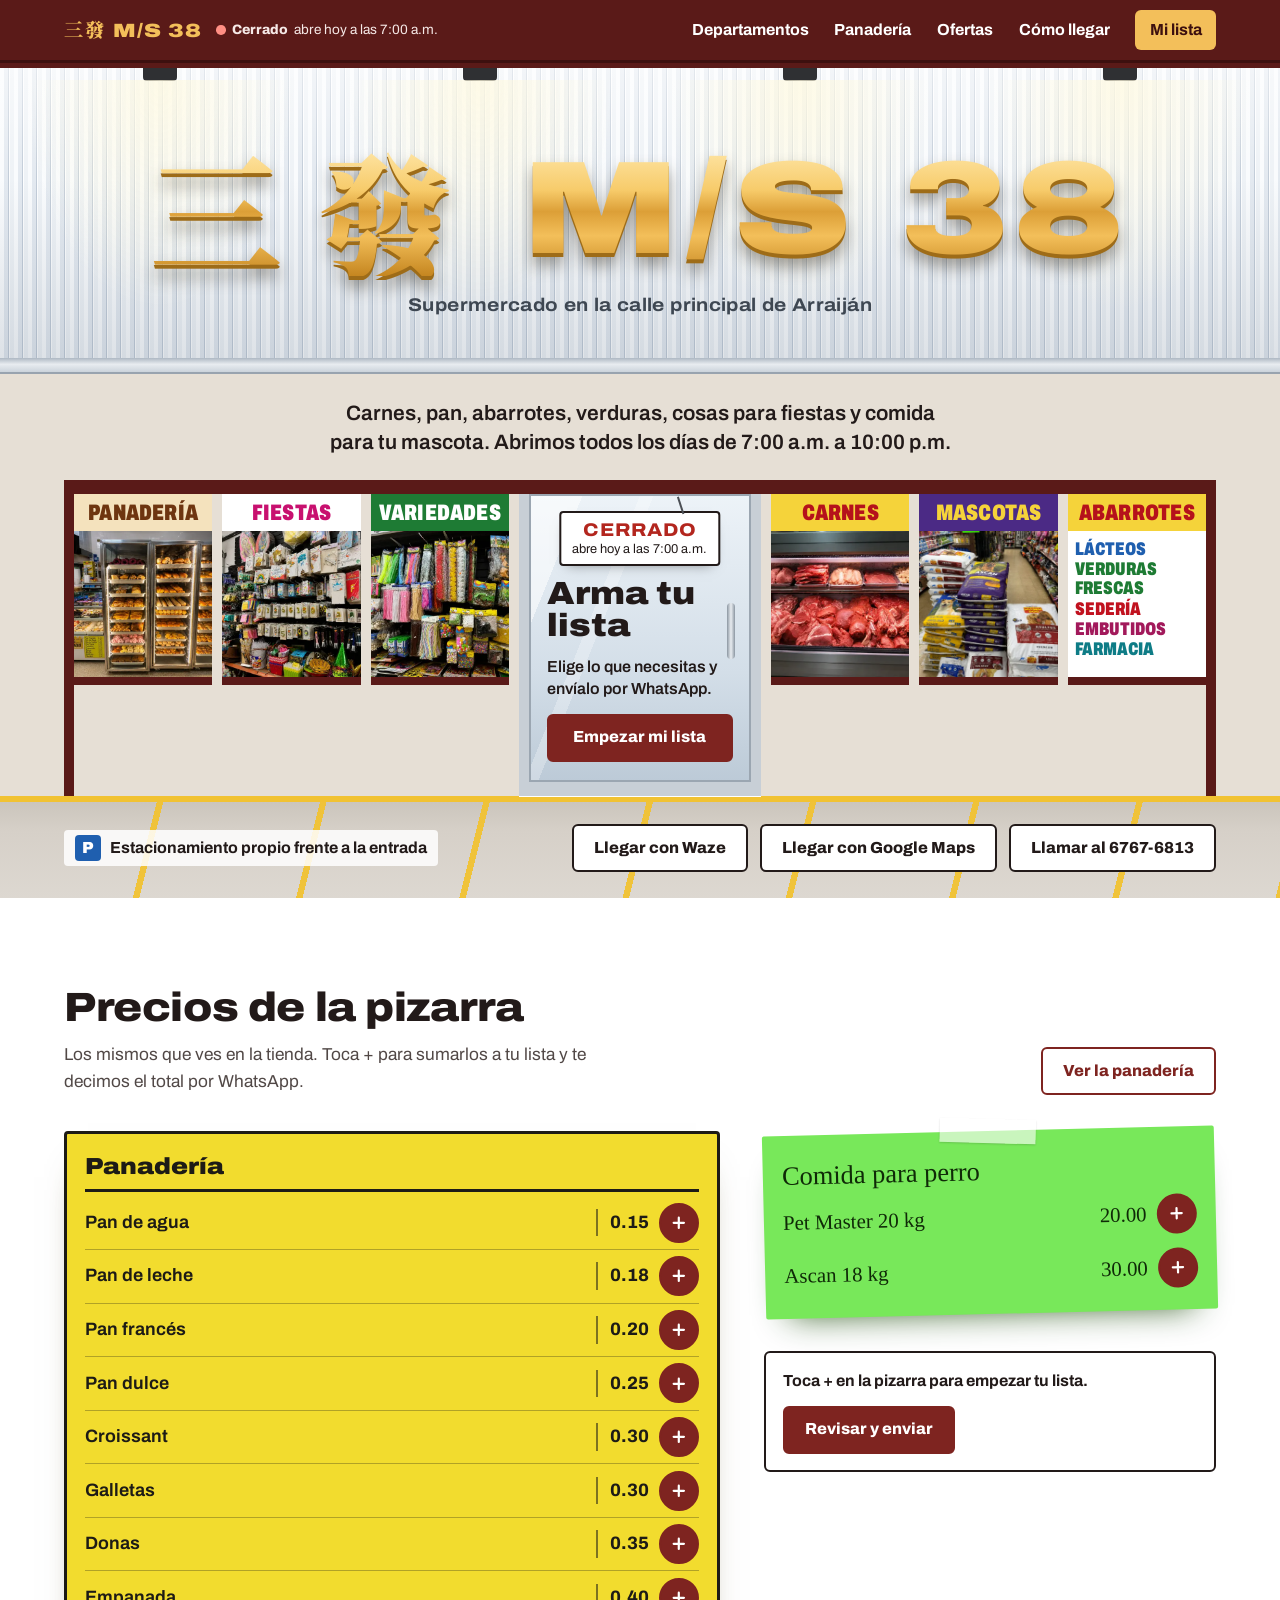
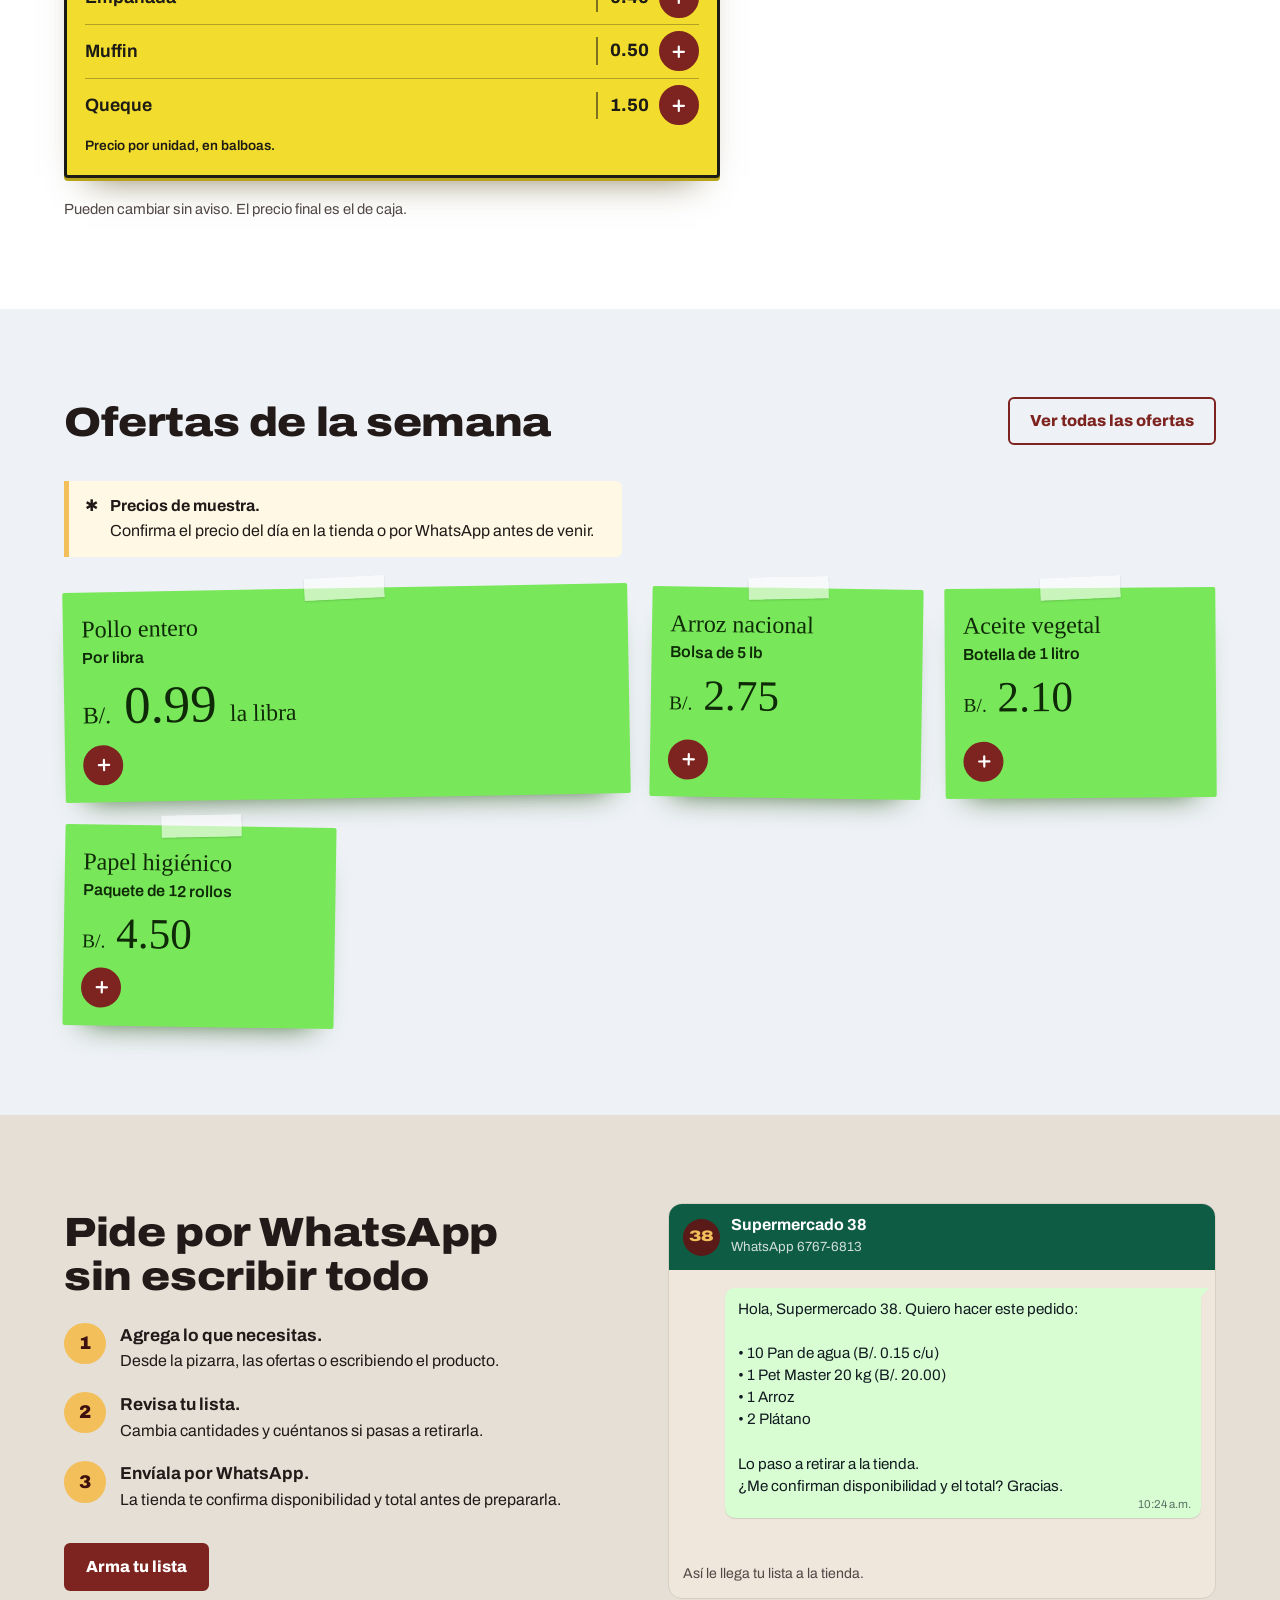
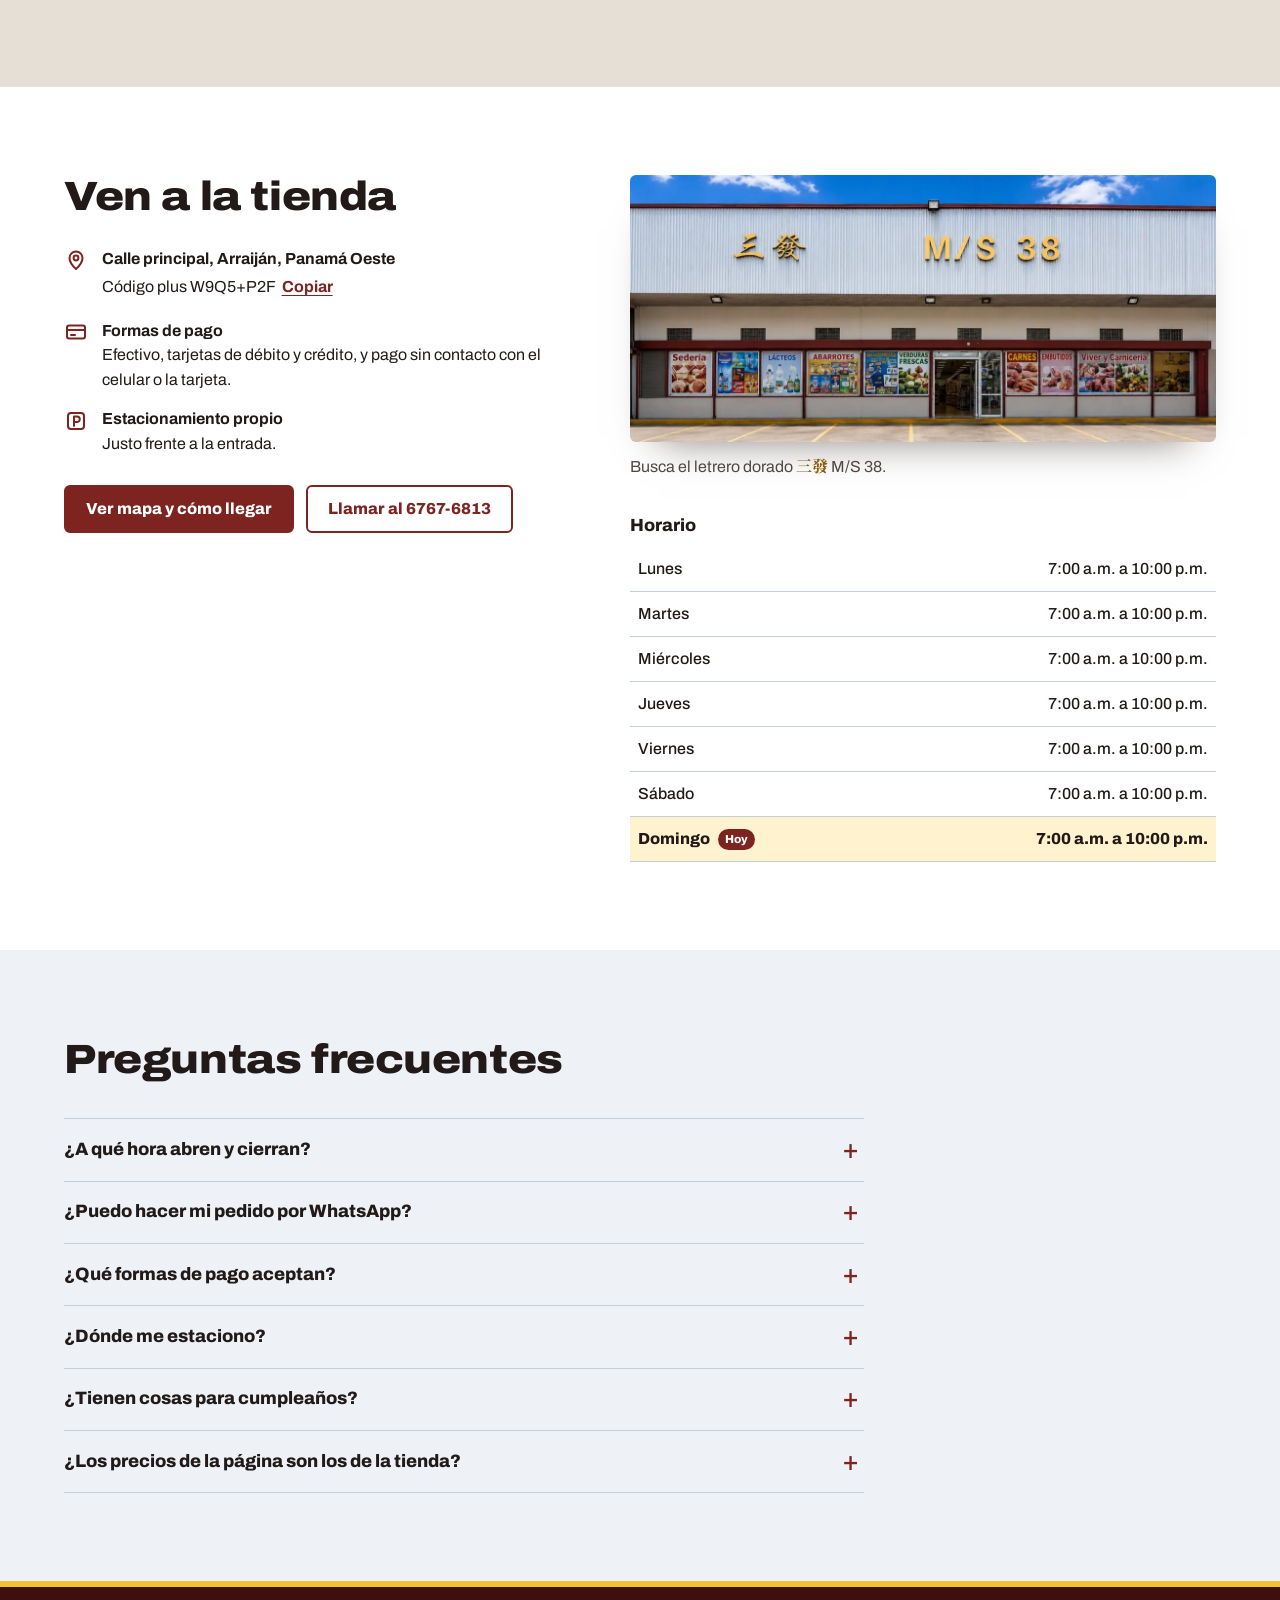
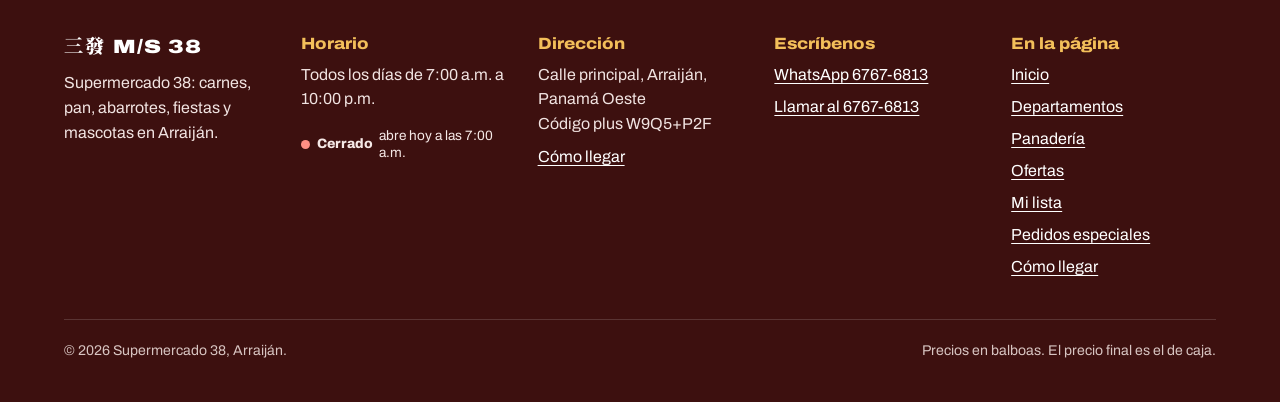
==== commit 6a838595: "Rediseñar el sitio con la fachada real y pedidos por WhatsApp - Portada que recrea la fachada: lámin" ====
--- a/index.html
+++ b/index.html
@@ -2,141 +2,317 @@
 <html lang="es">
 <head>
   <meta charset="utf-8">
-  <meta name="viewport" content="width=device-width, initial-scale=1">
-  <meta name="theme-color" content="#5d211a">
-  <meta name="description" content="Supermercado 38 en Arraiján: carnes frescas, panadería, ofertas, fiestas, mascotas y mucho más. Abierto todos los días.">
-  <meta property="og:title" content="Supermercado 38 | El súper de tu barrio">
-  <meta property="og:description" content="Todo para tu hogar, todos los días en Arraiján.">
-  <meta property="og:image" content="img/fachada.jpg">
+  <meta name="viewport" content="width=device-width, initial-scale=1, viewport-fit=cover">
+  <title>Supermercado 38 en Arraiján | Carnes, panadería y abarrotes</title>
+  <meta name="description" content="Supermercado 38 (三發 M/S 38) en la calle principal de Arraiján: carnes, pan, abarrotes, verduras, fiestas y mascotas. Abierto todos los días de 7:00 a.m. a 10:00 p.m. Pide por WhatsApp al 6767-6813.">
+  <link rel="canonical" href="https://lulago3003.github.io/supermercado-38/">
+  <meta name="theme-color" content="#5a1a18">
   <meta property="og:type" content="website">
   <meta property="og:locale" content="es_PA">
-  <title>Supermercado 38 | Arraiján, Panamá Oeste</title>
-  <link rel="icon" type="image/png" sizes="32x32" href="img/favicon-32.png">
-  <link rel="icon" type="image/png" sizes="192x192" href="img/favicon-192.png">
-  <link rel="apple-touch-icon" href="img/apple-touch-icon.png">
+  <meta property="og:site_name" content="Supermercado 38">
+  <meta property="og:title" content="Supermercado 38 · Arraiján">
+  <meta property="og:description" content="Carnes, pan, abarrotes, fiestas y mascotas. Abierto todos los días de 7:00 a.m. a 10:00 p.m. Arma tu lista y pídela por WhatsApp.">
+  <meta property="og:url" content="https://lulago3003.github.io/supermercado-38/">
+  <meta property="og:image" content="https://lulago3003.github.io/supermercado-38/img/og.jpg">
+  <meta property="og:image:width" content="1200">
+  <meta property="og:image:height" content="630">
+  <meta property="og:image:alt" content="Fachada de Supermercado 38 con el letrero dorado 三發 M/S 38">
+  <meta name="twitter:card" content="summary_large_image">
+  <link rel="icon" href="favicon.svg" type="image/svg+xml">
+  <link rel="apple-touch-icon" href="img/icono-180.png">
   <link rel="preconnect" href="https://fonts.googleapis.com">
   <link rel="preconnect" href="https://fonts.gstatic.com" crossorigin>
-  <link rel="stylesheet" href="https://fonts.googleapis.com/css2?family=DM+Sans:wght@400;500;600;700&amp;family=Fraunces:opsz,wght@9..144,600;9..144,700;9..144,800&amp;display=swap">
-  <link rel="preload" as="image" href="img/fachada.webp" fetchpriority="high">
+  <link rel="stylesheet" href="https://fonts.googleapis.com/css2?family=Archivo:wdth,wght@62..125,400..900&amp;family=Permanent+Marker&amp;display=swap">
+  <link rel="stylesheet" href="https://fonts.googleapis.com/css2?family=Noto+Serif+TC:wght@900&amp;display=swap&amp;text=%E4%B8%89%E7%99%BC">
   <link rel="stylesheet" href="styles.css">
-  <script>document.documentElement.classList.add('js')</script>
+  <script src="datos.js" defer></script>
+  <script src="script.js" defer></script>
   <script type="application/ld+json">
-  {"@context":"https://schema.org","@type":"GroceryStore","name":"Supermercado 38","telephone":"+50767676813","image":"img/fachada.jpg","address":{"@type":"PostalAddress","streetAddress":"Calle principal","addressLocality":"Arraiján","addressRegion":"Panamá Oeste","addressCountry":"PA"},"geo":{"@type":"GeoCoordinates","latitude":8.9394,"longitude":-79.6424},"hasMap":"https://www.google.com/maps/dir/?api=1&destination=W9Q5%2BP2F%2C+Arraij%C3%A1n%2C+Panam%C3%A1","openingHoursSpecification":{"@type":"OpeningHoursSpecification","dayOfWeek":["Monday","Tuesday","Wednesday","Thursday","Friday","Saturday","Sunday"],"opens":"07:00","closes":"22:00"},"paymentAccepted":"Efectivo, tarjetas de débito y crédito, pagos sin contacto","priceRange":"$"}
+  {
+    "@context": "https://schema.org",
+    "@type": "GroceryStore",
+    "name": "Supermercado 38",
+    "alternateName": "三發 M/S 38",
+    "url": "https://lulago3003.github.io/supermercado-38/",
+    "image": "https://lulago3003.github.io/supermercado-38/img/fachada.jpg",
+    "telephone": "+507 6767-6813",
+    "address": { "@type": "PostalAddress", "streetAddress": "Calle principal", "addressLocality": "Arraiján", "addressRegion": "Panamá Oeste", "addressCountry": "PA" },
+    "geo": { "@type": "GeoCoordinates", "latitude": 8.9394, "longitude": -79.6424 },
+    "hasMap": "https://www.google.com/maps/search/?api=1&query=8.9394%2C-79.6424",
+    "openingHoursSpecification": [{ "@type": "OpeningHoursSpecification", "dayOfWeek": ["Monday", "Tuesday", "Wednesday", "Thursday", "Friday", "Saturday", "Sunday"], "opens": "07:00", "closes": "22:00" }],
+    "paymentAccepted": "Efectivo, tarjeta de débito, tarjeta de crédito, pago sin contacto",
+    "priceRange": "$"
+  }
   </script>
 </head>
 <body>
-  <a class="skip-link" href="#contenido">Ir al contenido</a>
-  <div class="sales-ribbon">¿Tienes una compra especial en mente? <a href="pedidos.html">Haz tu pedido rápido →</a></div><div class="announcement">Abiertos todos los días · 7:00 a.m. – 10:00 p.m. · Arraiján, Panamá Oeste</div>
-  <header class="site-header">
-    <div class="container nav-wrap">
-      <a class="brand" href="index.html" aria-label="Supermercado 38, inicio"><span class="brand-mark">38</span><span><small>三發 · ARRAIJÁN</small>SUPERMERCADO 38</span></a>
-      <button class="menu-toggle" aria-label="Abrir menú" aria-expanded="false">☰</button>
-      <nav class="nav-links" aria-label="Navegación principal"><a data-page href="index.html">Inicio</a><a data-page href="ofertas.html">Ofertas</a><a data-page href="pedidos.html">Pedido rápido</a><a data-page href="departamentos.html">Departamentos</a><a data-page href="panaderia.html">Panadería</a><a data-page href="contacto.html">Contacto</a><a class="nav-cta" href="cotizacion.html">Cotiza por WhatsApp</a></nav>
+  <a class="saltar" href="#contenido">Saltar al contenido</a>
+
+  <header class="cabecera">
+    <div class="contenedor cabecera-fila">
+      <a class="marca" href="index.html" aria-label="Supermercado 38, página de inicio"><span class="marca-hanzi" lang="zh-Hant">三發</span><span class="marca-ms">M/S 38</span></a>
+      <p class="estado" data-estado>Todos los días, 7:00 a.m. a 10:00 p.m.</p>
+      <button class="menu-boton" type="button" aria-expanded="false" aria-controls="menu"><svg class="icono" viewBox="0 0 24 24" aria-hidden="true"><path d="M4 7h16M4 12h16M4 17h16"/></svg>Menú</button>
+      <nav id="menu" class="menu" aria-label="Principal">
+        <a href="departamentos.html">Departamentos</a>
+        <a href="panaderia.html">Panadería</a>
+        <a href="ofertas.html">Ofertas</a>
+        <a href="contacto.html">Cómo llegar</a>
+        <a class="menu-lista" href="pedidos.html" data-lista-enlace>Mi lista <span class="contador" data-contador hidden>0</span></a>
+      </nav>
     </div>
   </header>
 
-  <main id="contenido">
-    <section class="hero">
-      <div class="container sales-hero-grid">
-        <div class="hero-copy">
-          <p class="hero-kicker"><b></b> Atención por WhatsApp disponible</p>
-          <p class="eyebrow light">Supermercado 38 · Arraiján</p>
-          <h1>Resuelve tu compra <span>en un solo lugar.</span></h1>
-          <p class="intro">Del mercado de la semana a una fiesta completa: elige una opción, escríbenos y te ayudamos a llevarlo a casa. Fácil, cercano y sin perder tiempo.</p>
-          <div class="hero-actions"><a class="button gold" href="pedidos.html">Hacer pedido rápido</a><a class="button ghost" href="cotizacion.html">Cotizar compra especial</a></div>
-          <div class="hero-proof"><span>✓ Abiertos todos los días</span><span>✓ Pago con tarjeta y NFC</span><span>✓ Estacionamiento propio</span></div>
-        </div>
-        <aside class="hero-order-card">
-          <p class="eyebrow">¿Qué necesitas hoy?</p><h2>Empieza por aquí.</h2><p>Selecciona un motivo y te llevamos directo a una consulta por WhatsApp.</p>
-          <ul class="hero-order-list"><li><a href="https://wa.me/50767676813?text=Hola%2C%20me%20interesa%20el%20paquete%20Asado%20en%20casa%20de%20Supermercado%2038.%20%C2%BFMe%20comparten%20disponibilidad%20y%20opciones%3F" target="_blank" rel="noopener"><span>🥩 Asado en casa</span><span>→</span></a></li><li><a href="https://wa.me/50767676813?text=Hola%2C%20me%20interesa%20el%20paquete%20Fiesta%20lista%20de%20Supermercado%2038.%20%C2%BFMe%20comparten%20disponibilidad%20y%20opciones%3F" target="_blank" rel="noopener"><span>🎈 Fiesta lista</span><span>→</span></a></li><li><a href="https://wa.me/50767676813?text=Hola%2C%20quiero%20consultar%20por%20la%20panader%C3%ADa%20de%20Supermercado%2038.%20%C2%BFQu%C3%A9%20tienen%20disponible%20hoy%3F" target="_blank" rel="noopener"><span>🥐 Panadería</span><span>→</span></a></li><li><a href="cotizacion.html"><span>📝 Pedido especial</span><span>→</span></a></li></ul>
-          <p class="hero-card-foot">Se abre WhatsApp con tu mensaje listo para enviar.</p>
-        </aside>
-      </div>
-    </section>
-    <div class="conversion-strip container"><div class="conversion-grid"><div class="conversion-unit primary"><span class="conv-icon"><svg class="ico" viewBox="0 0 24 24" aria-hidden="true" focusable="false"><path d="M16 4h2a2 2 0 0 1 2 2v14a2 2 0 0 1-2 2H6a2 2 0 0 1-2-2V6a2 2 0 0 1 2-2h2"/><rect x="8" y="2" width="8" height="4" rx="1"/><path d="M8.5 11h7M8.5 15h7M8.5 19h4"/></svg></span><div><strong>¿Tienes una lista?</strong><span>Envía tu solicitud y recibe atención personalizada.</span><a href="cotizacion.html">Crear cotización →</a></div></div><div class="conversion-unit"><span class="conv-icon"><svg class="ico" viewBox="0 0 24 24" aria-hidden="true" focusable="false"><circle cx="12" cy="12" r="9.5"/><path d="M12 6.5V12l3.5 2"/></svg></span><div><strong>Compra cuando te convenga</strong><span>Todos los días, 7 a.m. – 10 p.m.</span></div></div><div class="conversion-unit"><span class="conv-icon"><svg class="ico" viewBox="0 0 24 24" aria-hidden="true" focusable="false"><path d="M7.9 20A9 9 0 1 0 4 16.1L2 22Z"/></svg></span><div><strong>¿Prefieres hablar?</strong><span>WhatsApp y teléfono a un toque.</span><a href="https://wa.me/50767676813?text=Hola%2C%20les%20escribo%20desde%20la%20p%C3%A1gina%20web." target="_blank" rel="noopener">WhatsApp →</a><a href="tel:+50767676813">Llamar</a></div></div></div></div>
-
-    <div class="quick-links container" data-reveal>
-      <div class="quick-grid">
-        <a class="quick-card" href="ofertas.html"><span class="icon"><svg class="ico" viewBox="0 0 24 24" aria-hidden="true" focusable="false"><path d="M20.59 13.41l-7.17 7.17a2 2 0 0 1-2.83 0L2 12V2h10l8.59 8.59a2 2 0 0 1 0 2.82z"/><circle cx="7" cy="7" r="1.2"/></svg></span><strong>Ofertas semanales</strong><span>Buenos precios para tu compra.</span></a>
-        <a class="quick-card" href="departamentos.html"><span class="icon"><svg class="ico" viewBox="0 0 24 24" aria-hidden="true" focusable="false"><rect x="3" y="3" width="7" height="7" rx="1.5"/><rect x="14" y="3" width="7" height="7" rx="1.5"/><rect x="14" y="14" width="7" height="7" rx="1.5"/><rect x="3" y="14" width="7" height="7" rx="1.5"/></svg></span><strong>Todo en un lugar</strong><span>Descubre nuestros departamentos.</span></a>
-        <a class="quick-card" href="panaderia.html"><span class="icon"><svg class="ico" viewBox="0 0 24 24" aria-hidden="true" focusable="false"><path d="M6 21h12a1 1 0 0 0 1-1v-8.3A4 4 0 0 0 17 4H7a4 4 0 0 0-2 7.7V20a1 1 0 0 0 1 1z"/></svg></span><strong>Pan recién hecho</strong><span>Recién horneado para tu mesa.</span></a>
-        <a class="quick-card" href="pedidos.html"><span class="icon"><svg class="ico" viewBox="0 0 24 24" aria-hidden="true" focusable="false"><path d="M6 2L3 6v14a2 2 0 0 0 2 2h14a2 2 0 0 0 2-2V6l-3-4z"/><path d="M3 6h18"/><path d="M16 10a4 4 0 0 1-8 0"/></svg></span><strong>Pedido rápido</strong><span>Elige un paquete y consulta.</span></a>
+  <main id="contenido" class="portada">
+    <section class="fachada" aria-labelledby="titulo-tienda">
+      <div class="lamina">
+        <div class="focos" aria-hidden="true"><span></span><span></span><span></span><span></span></div>
+        <div class="contenedor lamina-contenido">
+          <h1 id="titulo-tienda" class="letrero">
+            <span class="letrero-hanzi" lang="zh-Hant" aria-hidden="true">三發</span>
+            <span class="letrero-ms" aria-hidden="true">M/S 38</span>
+            <span class="sr-only">Supermercado 38 en Arraiján</span>
+          </h1>
+          <p class="lamina-sub">Supermercado en la calle principal de Arraiján</p>
+        </div>
+      </div>
+      <div class="alero" aria-hidden="true"></div>
+      <div class="pared">
+        <div class="contenedor">
+          <div class="pared-texto">
+            <p>Carnes, pan, abarrotes, verduras, cosas para fiestas y comida para tu mascota. Abrimos <span data-horario-resumen>todos los días de 7:00 a.m. a 10:00 p.m.</span></p>
+          </div>
+          <nav class="frente" aria-label="Entra a la tienda">
+            <a class="puerta" href="pedidos.html" aria-label="Arma tu lista y mándala por WhatsApp">
+              <span class="puerta-letrero" data-estado>Abierto todos los días</span>
+              <span class="puerta-titulo">Arma tu lista</span>
+              <span class="puerta-texto">Elige lo que necesitas y envíalo por WhatsApp.</span>
+              <span class="boton">Empezar mi lista</span>
+            </a>
+            <div class="vitrinas">
+              <a class="vitrina" href="panaderia.html">
+                <span class="cartel cartel-panaderia">Panadería</span>
+                <picture><source type="image/webp" srcset="img/web/panaderia-600.webp"><img src="img/panaderia.jpg" alt="" width="600" height="450"></picture>
+              </a>
+              <a class="vitrina" href="departamentos.html#fiestas">
+                <span class="cartel cartel-fiestas">Fiestas</span>
+                <picture><source type="image/webp" srcset="img/web/fiestas-600.webp"><img src="img/fiestas.jpg" alt="" width="600" height="450"></picture>
+              </a>
+              <a class="vitrina" href="departamentos.html#variedades">
+                <span class="cartel cartel-variedades">Variedades</span>
+                <picture><source type="image/webp" srcset="img/web/variedades-600.webp"><img src="img/variedades.jpg" alt="" width="600" height="450"></picture>
+              </a>
+              <a class="vitrina" href="departamentos.html#carniceria">
+                <span class="cartel cartel-carnes">Carnes</span>
+                <picture><source type="image/webp" srcset="img/web/carniceria-600.webp"><img src="img/carniceria.jpg" alt="" width="600" height="399"></picture>
+              </a>
+              <a class="vitrina" href="departamentos.html#mascotas">
+                <span class="cartel cartel-mascotas">Mascotas</span>
+                <picture><source type="image/webp" srcset="img/web/mascotas-600.webp"><img src="img/mascotas.jpg" alt="" width="600" height="800"></picture>
+              </a>
+              <a class="vitrina vitrina-texto" href="departamentos.html#abarrotes">
+                <span class="cartel cartel-abarrotes">Abarrotes</span>
+                <span class="vitrina-lista"><span>Lácteos</span><span>Verduras frescas</span><span>Sedería</span><span>Embutidos</span><span>Farmacia</span></span>
+              </a>
+            </div>
+          </nav>
+        </div>
+      </div>
+      <div class="parqueo">
+        <div class="contenedor parqueo-contenido">
+          <p class="parqueo-nota"><b aria-hidden="true">P</b> Estacionamiento propio frente a la entrada</p>
+          <div class="acciones">
+            <a class="boton boton-claro" href="https://waze.com/ul?ll=8.9394%2C-79.6424&amp;navigate=yes" target="_blank" rel="noopener">Llegar con Waze</a>
+            <a class="boton boton-claro" href="https://www.google.com/maps/dir/?api=1&amp;destination=8.9394%2C-79.6424" target="_blank" rel="noopener">Llegar con Google Maps</a>
+            <a class="boton boton-claro" href="tel:+50767676813">Llamar al 6767-6813</a>
+          </div>
+        </div>
+      </div>
+    </section>
+
+    <section class="seccion seccion-blanca" aria-labelledby="t-pizarra">
+      <div class="contenedor">
+        <div class="encabezado-fila">
+          <div class="encabezado">
+            <h2 id="t-pizarra">Precios de la pizarra</h2>
+            <p>Los mismos que ves en la tienda. Toca + para sumarlos a tu lista y te decimos el total por WhatsApp.</p>
+          </div>
+          <a class="boton boton-secundario" href="panaderia.html">Ver la panadería</a>
+        </div>
+        <div class="pizarras">
+          <div class="pizarra" data-pizarra="panaderia">
+            <h3 class="pizarra-titulo">Panadería</h3>
+            <ul class="pizarra-lista"></ul>
+            <p class="pizarra-pie">Precio por unidad, en balboas.</p>
+          </div>
+          <div class="pizarras-lado">
+            <div class="cartulina" data-pizarra="mascotas">
+              <h3 class="pizarra-titulo">Comida para perro</h3>
+              <ul class="pizarra-lista"></ul>
+            </div>
+            <div class="bolsa" data-resumen>
+              <p data-resumen-texto>Toca + en la pizarra para empezar tu lista.</p>
+              <a class="boton" href="pedidos.html#tu-lista">Revisar y enviar</a>
+            </div>
+          </div>
+        </div>
+        <noscript><p class="nota">Para ver los precios y armar tu lista, activa JavaScript o escríbenos por WhatsApp al 6767-6813.</p></noscript>
+        <p class="nota">Pueden cambiar sin aviso. El precio final es el de caja.</p>
+      </div>
+    </section>
+
+    <section class="seccion" aria-labelledby="t-ofertas">
+      <div class="contenedor">
+        <div class="encabezado-fila">
+          <div class="encabezado">
+            <h2 id="t-ofertas">Ofertas de la semana</h2>
+          </div>
+          <a class="boton boton-secundario" href="ofertas.html">Ver todas las ofertas</a>
+        </div>
+        <p class="aviso" data-ofertas-nota></p>
+        <div class="ofertas" data-ofertas data-limite="4"></div>
+      </div>
+    </section>
+
+    <section class="seccion seccion-arena" aria-labelledby="t-lista">
+      <div class="contenedor dos-columnas">
+        <div>
+          <h2 id="t-lista">Pide por WhatsApp sin escribir todo</h2>
+          <ol class="pasos">
+            <li><span><strong>Agrega lo que necesitas.</strong> Desde la pizarra, las ofertas o escribiendo el producto.</span></li>
+            <li><span><strong>Revisa tu lista.</strong> Cambia cantidades y cuéntanos si pasas a retirarla.</span></li>
+            <li><span><strong>Envíala por WhatsApp.</strong> La tienda te confirma disponibilidad y total antes de prepararla.</span></li>
+          </ol>
+          <a class="boton" href="pedidos.html">Arma tu lista</a>
+        </div>
+        <figure class="chat">
+          <div class="chat-cabeza"><span class="chat-avatar" aria-hidden="true">38</span><div><strong>Supermercado 38</strong><small>WhatsApp 6767-6813</small></div></div>
+          <div class="chat-cuerpo"><p class="burbuja">Hola, Supermercado 38. Quiero hacer este pedido:
+
+• 10 Pan de agua (B/. 0.15 c/u)
+• 1 Pet Master 20 kg (B/. 20.00)
+• 1 Arroz
+• 2 Plátano
+
+Lo paso a retirar a la tienda.
+¿Me confirman disponibilidad y el total? Gracias.<span class="burbuja-hora">10:24 a.m.</span></p></div>
+          <figcaption>Así le llega tu lista a la tienda.</figcaption>
+        </figure>
+      </div>
+    </section>
+
+    <section class="seccion seccion-blanca" aria-labelledby="t-visita">
+      <div class="contenedor visita-grid">
+        <div>
+          <h2 id="t-visita">Ven a la tienda</h2>
+          <ul class="datos">
+            <li><svg class="icono" viewBox="0 0 24 24" aria-hidden="true"><path d="M12 21s-6.5-5.9-6.5-11a6.5 6.5 0 0 1 13 0c0 5.1-6.5 11-6.5 11z"/><circle cx="12" cy="10" r="2.4"/></svg><span><strong>Calle principal, Arraiján, Panamá Oeste</strong>Código plus W9Q5+P2F <button class="enlace-boton copiar" type="button" data-copiar="W9Q5+P2F Arraiján">Copiar</button></span></li>
+            <li><svg class="icono" viewBox="0 0 24 24" aria-hidden="true"><rect x="3" y="5.5" width="18" height="13" rx="2"/><path d="M3 10h18M7 15h4"/></svg><span><strong>Formas de pago</strong>Efectivo, tarjetas de débito y crédito, y pago sin contacto con el celular o la tarjeta.</span></li>
+            <li><svg class="icono" viewBox="0 0 24 24" aria-hidden="true"><rect x="4" y="4" width="16" height="16" rx="3"/><path d="M10 17V7.5h3a2.75 2.75 0 0 1 0 5.5h-3"/></svg><span><strong>Estacionamiento propio</strong>Justo frente a la entrada.</span></li>
+          </ul>
+          <div class="acciones">
+            <a class="boton" href="contacto.html">Ver mapa y cómo llegar</a>
+            <a class="boton boton-secundario" href="tel:+50767676813">Llamar al 6767-6813</a>
+          </div>
+        </div>
+        <div>
+          <figure class="foto-fachada">
+            <picture>
+              <source type="image/webp" srcset="img/web/fachada-1200.webp 1200w, img/web/fachada-1800.webp 1800w" sizes="(min-width: 900px) 38rem, 100vw">
+              <img src="img/fachada.jpg" alt="Fachada de la tienda: lámina plateada con el letrero dorado 三發 M/S 38, vitrinas con afiches de carnes, abarrotes y verduras, y estacionamiento al frente" width="1800" height="821" loading="lazy" decoding="async">
+            </picture>
+            <figcaption>Busca el letrero dorado <b lang="zh-Hant">三發</b> M/S 38.</figcaption>
+          </figure>
+          <table class="horario horario-separado" data-horario>
+            <caption>Horario</caption>
+            <tbody><tr><th scope="row">Todos los días</th><td>7:00 a.m. a 10:00 p.m.</td></tr></tbody>
+          </table>
+        </div>
+      </div>
+    </section>
+
+    <section class="seccion" aria-labelledby="t-preguntas">
+      <div class="contenedor">
+        <div class="encabezado"><h2 id="t-preguntas">Preguntas frecuentes</h2></div>
+        <div class="preguntas">
+          <details>
+            <summary>¿A qué hora abren y cierran?</summary>
+            <p>Abrimos <span data-horario-resumen>todos los días de 7:00 a.m. a 10:00 p.m.</span>, de lunes a domingo.</p>
+          </details>
+          <details>
+            <summary>¿Puedo hacer mi pedido por WhatsApp?</summary>
+            <p>Sí. <a href="pedidos.html">Arma tu lista</a> en esta página o escríbenos al 6767-6813. Te confirmamos disponibilidad y el total antes de prepararla.</p>
+          </details>
+          <details>
+            <summary>¿Qué formas de pago aceptan?</summary>
+            <p>Efectivo, tarjetas de débito y crédito, y pago sin contacto con el celular o la tarjeta.</p>
+          </details>
+          <details>
+            <summary>¿Dónde me estaciono?</summary>
+            <p>Tenemos estacionamiento propio justo frente a la entrada.</p>
+          </details>
+          <details>
+            <summary>¿Tienen cosas para cumpleaños?</summary>
+            <p>Sí: velas de número, velitas, globos, letreros de Feliz cumpleaños, toppers para pastel, gorritos y más. Mira el departamento de <a href="departamentos.html#fiestas">fiestas</a>.</p>
+          </details>
+          <details>
+            <summary>¿Los precios de la página son los de la tienda?</summary>
+            <p>Los de la pizarra son los mismos de la tienda, pero pueden cambiar sin aviso. El precio final siempre es el de caja.</p>
+          </details>
+        </div>
+      </div>
+    </section>
+  </main>
+
+  <footer class="pie">
+    <div class="contenedor">
+      <div class="pie-grid">
+        <div>
+          <a class="marca" href="index.html" aria-label="Supermercado 38, página de inicio"><span class="marca-hanzi" lang="zh-Hant">三發</span><span class="marca-ms">M/S 38</span></a>
+          <p>Supermercado 38: carnes, pan, abarrotes, fiestas y mascotas en Arraiján.</p>
+        </div>
+        <div>
+          <h2>Horario</h2>
+          <p class="mayuscula" data-horario-resumen>Todos los días de 7:00 a.m. a 10:00 p.m.</p>
+          <p class="estado" data-estado></p>
+        </div>
+        <div>
+          <h2>Dirección</h2>
+          <p>Calle principal, Arraiján, Panamá Oeste<br>Código plus W9Q5+P2F</p>
+          <p><a href="contacto.html">Cómo llegar</a></p>
+        </div>
+        <div>
+          <h2>Escríbenos</h2>
+          <div class="pie-enlaces">
+            <a href="https://wa.me/50767676813?text=Hola%2C%20Supermercado%2038.%20Les%20escribo%20desde%20la%20p%C3%A1gina%20web." target="_blank" rel="noopener">WhatsApp 6767-6813</a>
+            <a href="tel:+50767676813">Llamar al 6767-6813</a>
+          </div>
+        </div>
+        <div>
+          <h2>En la página</h2>
+          <nav class="pie-enlaces" aria-label="Todas las páginas">
+            <a href="index.html">Inicio</a>
+            <a href="departamentos.html">Departamentos</a>
+            <a href="panaderia.html">Panadería</a>
+            <a href="ofertas.html">Ofertas</a>
+            <a href="pedidos.html">Mi lista</a>
+            <a href="cotizacion.html">Pedidos especiales</a>
+            <a href="contacto.html">Cómo llegar</a>
+          </nav>
+        </div>
+      </div>
+      <div class="pie-final">
+        <p>© <span data-anio>2026</span> Supermercado 38, Arraiján.</p>
+        <p>Precios en balboas. El precio final es el de caja.</p>
       </div>
     </div>
-
-    <section class="section">
-      <div class="container feature-grid">
-        <div class="photo-stack" data-reveal>
-          <img loading="lazy" decoding="async" src="img/carniceria.webp" alt="Vitrina de carnes frescas en Supermercado 38">
-          <img loading="lazy" decoding="async" src="img/panaderia.webp" alt="Panadería y repostería del supermercado">
-          <span class="eyecatcher">Fresco todos los días<small>Calidad que se nota</small></span>
-        </div>
-        <div data-reveal>
-          <p class="eyebrow">Más que una compra</p>
-          <h2 class="display">La parada que <em>resuelve tu día.</em></h2>
-          <p class="lead">Ven por lo esencial y descubre todo lo que necesitas para la casa, una celebración o tu mascota. Te atendemos cerca, con variedad y con la confianza de siempre.</p>
-          <ul class="check-list">
-            <li>Carnicería con cortes frescos todos los días.</li>
-            <li>Panadería, abarrotes, lácteos, verduras y embutidos.</li>
-            <li>Fiestas, variedades, sedería, farmacia y mascotas.</li>
-          </ul>
-          <p><a class="text-link" href="departamentos.html">Conoce todo lo que encuentras aquí →</a></p>
-        </div>
-      </div>
-    </section>
-
-    <section class="section tint">
-      <div class="container">
-        <div class="section-heading" data-reveal>
-          <div><p class="eyebrow">Explora la tienda</p><h2 class="display">Un pasillo para <em>cada necesidad.</em></h2></div>
-          <a class="text-link" href="departamentos.html">Ver todos los departamentos →</a>
-        </div>
-        <div class="department-grid">
-          <a class="dept-card large" href="departamentos.html#carniceria" data-reveal><img loading="lazy" decoding="async" src="img/carniceria.webp" alt="Carnicería de Supermercado 38"><span class="dept-card-content"><span class="tag">Favorito del barrio</span><h3>Carnicería</h3><p>Cortes frescos para cada receta.</p></span></a>
-          <a class="dept-card tall" href="panaderia.html" data-reveal><img loading="lazy" decoding="async" src="img/panaderia.webp" alt="Panadería del Supermercado 38"><span class="dept-card-content"><span class="tag">Recién horneado</span><h3>Panadería</h3><p>Pan, dulces y repostería todos los días.</p></span></a>
-          <a class="dept-card" href="departamentos.html#fiestas" data-reveal><img loading="lazy" decoding="async" src="img/fiestas.webp" alt="Productos para fiestas"><span class="dept-card-content"><h3>Fiestas</h3><p>Hazlo especial.</p></span></a>
-          <a class="dept-card" href="departamentos.html#mascotas" data-reveal><img loading="lazy" decoding="async" src="img/mascotas.webp" alt="Alimentos para mascotas"><span class="dept-card-content"><h3>Mascotas</h3><p>Porque también son familia.</p></span></a>
-          <a class="dept-card simple" href="departamentos.html#variedades" data-reveal><span class="dept-card-content"><span class="tag">Para descubrir</span><h3>Variedades y más</h3><p>Juguetes, accesorios, sedería y artículos para el hogar.</p></span></a>
-        </div>
-      </div>
-    </section>
-
-    <section class="section quote-splash">
-      <div class="container quote-splash-inner" data-reveal>
-        <div><p class="eyebrow light">Para compras especiales</p><h2 class="display">¿Un evento, un pedido o una compra grande? <em>Hablemos.</em></h2><p>Prepara tu lista, selecciona las áreas que te interesan y envía una solicitud clara al equipo de Supermercado 38 en un solo mensaje.</p><div class="hero-actions"><a class="button gold" href="cotizacion.html">Crear una cotización</a><a class="button ghost" href="https://wa.me/50767676813?text=Hola%2C%20quiero%20consultar%20sobre%20un%20pedido%20especial." target="_blank" rel="noopener">Consultar ahora</a></div></div>
-        <div class="quote-badge">38<small>Atención<br>personal</small></div>
-      </div>
-    </section>
-
-    <section class="section tint">
-      <div class="container"><div class="section-heading" data-reveal><div><p class="eyebrow">Compra más fácil</p><h2 class="display">Elige un paquete, <em>escríbenos y listo.</em></h2></div><a class="text-link" href="pedidos.html">Ver pedido rápido →</a></div>
-      <div class="kit-grid">
-        <article class="kit-card" data-reveal><img loading="lazy" decoding="async" src="img/carniceria.webp" alt="Carnes frescas para asado"><span class="kit-pill">Para compartir</span><h3>Asado en casa</h3><p>Una consulta rápida para tu próxima reunión.</p><a class="button gold" href="https://wa.me/50767676813?text=Hola%2C%20me%20interesa%20el%20paquete%20Asado%20en%20casa%20de%20Supermercado%2038.%20%C2%BFMe%20comparten%20disponibilidad%20y%20opciones%3F" target="_blank" rel="noopener">Me interesa</a></article>
-        <article class="kit-card" data-reveal><img loading="lazy" decoding="async" src="img/fiestas.webp" alt="Artículos para fiestas"><span class="kit-pill">Celebra mejor</span><h3>Fiesta lista</h3><p>Todo para empezar a preparar una ocasión especial.</p><a class="button gold" href="https://wa.me/50767676813?text=Hola%2C%20me%20interesa%20el%20paquete%20Fiesta%20lista%20de%20Supermercado%2038.%20%C2%BFMe%20comparten%20disponibilidad%20y%20opciones%3F" target="_blank" rel="noopener">Me interesa</a></article>
-        <article class="kit-card" data-reveal><img loading="lazy" decoding="async" src="img/panaderia.webp" alt="Panadería de Supermercado 38"><span class="kit-pill">Recién horneado</span><h3>Mesa de panadería</h3><p>Pan y dulces para compartir en casa o en el trabajo.</p><a class="button gold" href="https://wa.me/50767676813?text=Hola%2C%20me%20interesa%20el%20paquete%20Mesa%20de%20panader%C3%ADa%20de%20Supermercado%2038.%20%C2%BFMe%20comparten%20disponibilidad%20y%20opciones%3F" target="_blank" rel="noopener">Me interesa</a></article>
-        <article class="kit-card" data-reveal><img loading="lazy" decoding="async" src="img/mascotas.webp" alt="Productos para mascotas"><span class="kit-pill">Para consentir</span><h3>Mascota feliz</h3><p>Consulta una selección para tu mejor compañero.</p><a class="button gold" href="https://wa.me/50767676813?text=Hola%2C%20me%20interesa%20el%20paquete%20Mascota%20feliz%20de%20Supermercado%2038.%20%C2%BFMe%20comparten%20disponibilidad%20y%20opciones%3F" target="_blank" rel="noopener">Me interesa</a></article>
-      </div></div>
-    </section>
-
-    <section class="section offer-band">
-      <div class="container">
-        <div class="offer-head" data-reveal><div><p class="eyebrow light">Ahorra esta semana</p><h2 class="display">Ofertas que hacen rendir <em>tu compra.</em></h2></div><a class="text-link" href="ofertas.html">Ver todas las ofertas →</a></div>
-        <div class="offer-row">
-          <article class="offer-mini" data-reveal><small>Oferta</small><h3>Arroz nacional</h3><strong>B/. 2.75</strong></article>
-          <article class="offer-mini" data-reveal><small>Oferta</small><h3>Pollo entero</h3><strong>B/. 0.99 <small>lb</small></strong></article>
-          <article class="offer-mini" data-reveal><small>Oferta</small><h3>Aceite vegetal</h3><strong>B/. 2.10</strong></article>
-          <article class="offer-mini" data-reveal><small>Oferta</small><h3>Pet Master 20 kg</h3><strong>B/. 20.00</strong></article>
-        </div>
-      </div>
-    </section>
-
-    <section class="section">
-      <figure class="testimonial" data-reveal><div class="quote-mark">“</div><div><blockquote>“Buenos productos frescos, precios accesibles y siempre encuentro lo que necesito.”</blockquote><figcaption><span class="stars">★★★★★</span> · Opinión de un vecino de Arraiján</figcaption></div></figure>
-    </section>
-  </main>
-
-  <footer class="site-footer"><div class="container"><div class="footer-grid"><div class="footer-brand"><a class="brand" href="index.html" aria-label="Supermercado 38, inicio"><span class="brand-mark">38</span><span><small>三發 · ARRAIJÁN</small>SUPERMERCADO 38</span></a><p>Tu tienda de confianza para resolver el día a día, en el corazón de Arraiján.</p></div><div><h2 class="footer-title">Explora</h2><div class="footer-links"><a href="ofertas.html">Ofertas de la semana</a><a href="pedidos.html">Pedido rápido</a><a href="departamentos.html">Departamentos</a><a href="panaderia.html">Panadería</a><a href="cotizacion.html">Cotiza por WhatsApp</a></div></div><div><h2 class="footer-title">Visítanos</h2><div class="footer-links"><a href="contacto.html">Cómo llegar</a><a href="tel:+50767676813">Llamar 6767-6813</a><a href="https://wa.me/50767676813?text=Hola%2C%20les%20escribo%20desde%20la%20p%C3%A1gina%20web." target="_blank" rel="noopener">WhatsApp</a></div></div></div><div class="footer-bottom"><span>© <span data-year>2026</span> Supermercado 38. Todos los derechos reservados.</span><span>Arraiján, Panamá Oeste · Todos los días 7 a.m. – 10 p.m.</span></div></div></footer>
-  <a class="whatsapp" href="https://wa.me/50767676813?text=Hola%2C%20les%20escribo%20desde%20la%20p%C3%A1gina%20web." target="_blank" rel="noopener" aria-label="Escribir por WhatsApp"><svg class="ico ico-fill" viewBox="0 0 24 24" aria-hidden="true" focusable="false"><path d="M17.472 14.382c-.297-.149-1.758-.867-2.03-.967-.273-.099-.471-.148-.67.15-.197.297-.767.966-.94 1.164-.173.199-.347.223-.644.075-.297-.15-1.255-.463-2.39-1.475-.883-.788-1.48-1.761-1.653-2.059-.173-.297-.018-.458.13-.606.134-.133.298-.347.446-.52.149-.174.198-.298.298-.497.099-.198.05-.371-.025-.52-.075-.149-.669-1.612-.916-2.207-.242-.579-.487-.5-.669-.51-.173-.008-.371-.01-.57-.01-.198 0-.52.074-.792.372-.272.297-1.04 1.016-1.04 2.479 0 1.462 1.065 2.875 1.213 3.074.149.198 2.096 3.2 5.077 4.487.709.306 1.262.489 1.694.625.712.227 1.36.195 1.871.118.571-.085 1.758-.719 2.006-1.413.248-.694.248-1.289.173-1.413-.074-.124-.272-.198-.57-.347m-5.421 7.403h-.004a9.87 9.87 0 0 1-5.031-1.378l-.361-.214-3.741.982.998-3.648-.235-.374a9.86 9.86 0 0 1-1.51-5.26c.001-5.45 4.436-9.884 9.888-9.884 2.64 0 5.122 1.03 6.988 2.898a9.825 9.825 0 0 1 2.893 6.994c-.003 5.45-4.437 9.884-9.885 9.884m8.413-18.297A11.815 11.815 0 0 0 12.05 0C5.495 0 .16 5.335.157 11.892c0 2.096.547 4.142 1.588 5.945L.057 24l6.305-1.654a11.882 11.882 0 0 0 5.683 1.448h.005c6.554 0 11.89-5.335 11.893-11.893a11.821 11.821 0 0 0-3.48-8.413z"/></svg></a>
-  <script src="script.js"></script>
+  </footer>
+
+  <nav class="barra-movil" aria-label="Acciones rápidas">
+    <a class="barra-wa" href="https://wa.me/50767676813?text=Hola%2C%20Supermercado%2038.%20Les%20escribo%20desde%20la%20p%C3%A1gina%20web." target="_blank" rel="noopener"><svg class="icono" viewBox="0 0 24 24" aria-hidden="true"><path d="M20.5 12a8.5 8.5 0 0 1-12.6 7.45L3.5 20.5l1.1-4.2A8.5 8.5 0 1 1 20.5 12z"/></svg>WhatsApp</a>
+    <a href="tel:+50767676813"><svg class="icono" viewBox="0 0 24 24" aria-hidden="true"><path d="M6.6 3.5h2.6l1.6 4.3-2 1.3a12 12 0 0 0 6.1 6.1l1.3-2 4.3 1.6v2.6a2 2 0 0 1-2.2 2A17 17 0 0 1 4.6 5.7a2 2 0 0 1 2-2.2z"/></svg>Llamar</a>
+    <a href="contacto.html"><svg class="icono" viewBox="0 0 24 24" aria-hidden="true"><path d="M12 21s-6.5-5.9-6.5-11a6.5 6.5 0 0 1 13 0c0 5.1-6.5 11-6.5 11z"/><circle cx="12" cy="10" r="2.4"/></svg>Cómo llegar</a>
+    <a href="pedidos.html#tu-lista" data-lista-enlace><svg class="icono" viewBox="0 0 24 24" aria-hidden="true"><path d="M3.5 9.5h17l-1.7 8.7a2 2 0 0 1-2 1.6H7.2a2 2 0 0 1-2-1.6z"/><path d="M8.5 9.5l3-5.5M15.5 9.5l-3-5.5M9.5 13.5v3M14.5 13.5v3"/></svg>Mi lista <span class="contador" data-contador hidden>0</span></a>
+  </nav>
 </body>
 </html>
--- a/styles.css
+++ b/styles.css
@@ -1,326 +1,708 @@
-/* Las fuentes (DM Sans y Fraunces) se cargan con <link> en el <head> de cada página. */
+/*
+  Supermercado 38 · 三發 M/S 38 · Arraiján
+  La identidad sale de la tienda real: la lámina plateada de la fachada,
+  las letras doradas, el ribete vino de las vitrinas, las rayas amarillas del
+  estacionamiento, la pizarra amarilla de la panadería y la cartulina verde
+  donde se escriben los precios a mano.
+*/
 
 :root {
-  --vino: #5d211a;
-  --rojo: #a9412d;
-  --oro: #e1a540;
-  --oro-claro: #f7c95b;
-  --crema: #fffaf1;
-  --arena: #f3eadb;
-  --tinta: #2b2420;
-  --muted: #71665d;
-  --verde: #32734d;
-  --linea: #e8ded0;
-  --sombra: 0 20px 55px rgba(77, 38, 22, .13);
-  --sans: "DM Sans", Arial, sans-serif;
-  --serif: "Fraunces", Georgia, serif;
-}
-
-* { box-sizing: border-box; }
-html { scroll-behavior: smooth; }
-body { margin: 0; color: var(--tinta); background: var(--crema); font: 16px/1.6 var(--sans); }
-img { display: block; max-width: 100%; }
-a { color: inherit; }
-button { font: inherit; }
-
-.skip-link { position: fixed; left: 1rem; top: -4rem; z-index: 100; padding: .65rem 1rem; border-radius: .5rem; background: var(--oro); color: var(--vino); font-weight: 800; }
-.skip-link:focus { top: 1rem; }
-.container { width: min(1160px, calc(100% - 2.5rem)); margin: auto; }
-.eyebrow { margin: 0 0 .65rem; color: var(--rojo); font-size: .78rem; font-weight: 800; letter-spacing: .16em; text-transform: uppercase; }
-.eyebrow.light { color: var(--oro-claro); }
-.display { margin: 0; font: 700 clamp(2.2rem, 5vw, 4.4rem)/1.05 var(--serif); letter-spacing: -.03em; }
-.display em { color: var(--rojo); font-style: italic; }
-.lead { max-width: 58ch; margin: 1.1rem 0 0; color: var(--muted); font-size: 1.09rem; }
-.section { padding: clamp(4rem, 9vw, 7rem) 0; }
-.section.tint { background: var(--arena); }
-.section.dark { color: var(--crema); background: var(--vino); }
-.section.dark .display em { color: var(--oro-claro); }
-.section.dark .lead { color: #eadfce; }
-.section-heading { display: flex; align-items: end; justify-content: space-between; gap: 1.5rem; }
-.text-link { color: var(--rojo); font-weight: 800; text-decoration: none; }
-.text-link:hover { text-decoration: underline; text-underline-offset: .25em; }
-
-/* Header */
-.announcement { padding: .5rem 1rem; color: #fff8ed; background: var(--vino); font-size: .82rem; font-weight: 700; text-align: center; }
-.site-header { position: sticky; top: 0; z-index: 30; border-bottom: 1px solid rgba(93, 33, 26, .09); background: rgba(255, 250, 241, .96); backdrop-filter: blur(14px); }
-.nav-wrap { display: flex; min-height: 76px; align-items: center; justify-content: space-between; gap: 1.2rem; }
-.brand { display: inline-flex; align-items: center; gap: .7rem; color: var(--vino); font-family: var(--serif); font-size: 1.05rem; font-weight: 800; letter-spacing: -.03em; text-decoration: none; white-space: nowrap; }
-.brand-mark { display: grid; width: 38px; height: 38px; place-items: center; border-radius: 50%; color: var(--vino); background: var(--oro); font: 800 1.05rem/1 var(--serif); }
-.brand small { display: block; margin-bottom: -.2rem; color: var(--rojo); font: 800 .58rem/1 var(--sans); letter-spacing: .16em; }
-.nav-links { display: flex; align-items: center; gap: 1.35rem; }
-.nav-links a { position: relative; color: #4d4038; font-size: .9rem; font-weight: 700; text-decoration: none; }
-.nav-links a:not(.nav-cta)::after { position: absolute; right: 0; bottom: -.47rem; left: 0; height: 2px; background: var(--rojo); content: ""; transform: scaleX(0); transform-origin: right; transition: transform .2s ease; }
-.nav-links a:hover::after, .nav-links a.active::after { transform: scaleX(1); transform-origin: left; }
-.nav-cta, .button { display: inline-flex; align-items: center; justify-content: center; gap: .45rem; border: 0; border-radius: .45rem; padding: .8rem 1.08rem; color: #fff; background: var(--rojo); box-shadow: 0 7px 15px rgba(133, 48, 34, .18); font-weight: 800; text-decoration: none; transition: transform .2s ease, background .2s ease; }
-.nav-cta:hover, .button:hover { background: var(--vino); transform: translateY(-2px); }
-.button.gold { color: var(--vino); background: var(--oro); box-shadow: none; }
-.button.gold:hover { background: var(--oro-claro); }
-.button.ghost { border: 1px solid rgba(255,255,255,.65); color: #fff; background: transparent; box-shadow: none; }
-.button.ghost:hover { border-color: var(--oro-claro); color: var(--oro-claro); background: transparent; }
-.button.cream { color: var(--rojo); background: var(--crema); box-shadow: none; }
-.menu-toggle { display: none; width: 44px; height: 44px; border: 1px solid var(--linea); border-radius: .45rem; color: var(--vino); background: transparent; font-size: 1.15rem; cursor: pointer; }
-
-/* Home hero */
-.hero { position: relative; isolation: isolate; min-height: min(700px, calc(100vh - 110px)); color: #fffaf1; background: var(--vino); overflow: hidden; }
-.hero::before { position: absolute; z-index: -2; inset: 0; background: url('img/fachada.webp') center / cover; content: ""; transform: scale(1.01); }
-.hero::after { position: absolute; z-index: -1; inset: 0; background: linear-gradient(90deg, rgba(47,16,11,.92) 0%, rgba(66,23,16,.73) 43%, rgba(55,19,13,.18) 100%); content: ""; }
-.hero-content { display: flex; min-height: min(700px, calc(100vh - 110px)); max-width: 760px; flex-direction: column; align-items: flex-start; justify-content: center; padding: 5.2rem 0; }
-.hero h1 { max-width: 10ch; margin: 0; font: 700 clamp(3.2rem, 8.4vw, 6.9rem)/.98 var(--serif); letter-spacing: -.035em; }
-.hero h1 span { color: var(--oro-claro); }
-.hero .intro { max-width: 52ch; margin: 1.35rem 0 0; color: #fff5e5; font-size: clamp(1rem, 2vw, 1.18rem); }
-.hero-actions { display: flex; flex-wrap: wrap; gap: .8rem; margin-top: 2rem; }
-.hero-note { display: flex; flex-wrap: wrap; gap: 1.25rem; margin-top: 2.4rem; color: #f5e5cf; font-size: .88rem; font-weight: 700; }
-.hero-note span::before { margin-right: .45rem; color: var(--oro-claro); content: "✦"; }
-
-.quick-links { position: relative; z-index: 2; margin-top: -48px; }
-.quick-grid { display: grid; grid-template-columns: repeat(4, 1fr); border-radius: .85rem; background: #fffdf8; box-shadow: var(--sombra); overflow: hidden; }
-.quick-card { display: flex; min-height: 122px; flex-direction: column; justify-content: center; padding: 1.25rem 1.5rem; border-right: 1px solid var(--linea); text-decoration: none; transition: background .2s ease; }
-.quick-card:last-child { border: 0; }
-.quick-card:hover { background: #fff5e3; }
-.quick-card .icon { margin-bottom: .45rem; color: var(--rojo); font-size: 1.5rem; line-height: 1; }
-.quick-card strong { color: var(--vino); font-family: var(--serif); font-size: 1.1rem; }
-.quick-card span { color: var(--muted); font-size: .85rem; }
-
-/* Cards and photos */
-.feature-grid { display: grid; grid-template-columns: 1.12fr .88fr; gap: clamp(2rem, 6vw, 6rem); align-items: center; }
-.photo-stack { position: relative; min-height: 455px; }
-.photo-stack img { position: absolute; width: min(84%, 475px); height: 360px; object-fit: cover; border-radius: .8rem; box-shadow: var(--sombra); }
-.photo-stack img:first-of-type { top: 0; left: 0; }
-.photo-stack img:last-of-type { right: 0; bottom: 0; border: 8px solid var(--crema); }
-.eyecatcher { position: absolute; right: .25rem; top: 44%; z-index: 2; padding: .8rem 1rem; border-radius: .5rem; color: #fff; background: var(--rojo); box-shadow: var(--sombra); font: 700 1rem/1.2 var(--serif); transform: rotate(-4deg); }
-.eyecatcher small { display: block; margin-top: .25rem; font: 700 .65rem/1.2 var(--sans); letter-spacing: .08em; text-transform: uppercase; }
-.check-list { display: grid; gap: .85rem; margin: 1.7rem 0 0; padding: 0; list-style: none; }
-.check-list li { position: relative; padding-left: 1.8rem; color: #524840; font-weight: 600; }
-.check-list li::before { position: absolute; left: 0; color: var(--verde); content: "●"; }
-
-.department-grid { display: grid; grid-template-columns: repeat(12, 1fr); gap: 1rem; margin-top: 2.5rem; }
-.dept-card { position: relative; min-height: 242px; grid-column: span 4; border-radius: .75rem; color: #fff; background: #3b2b25; overflow: hidden; text-decoration: none; }
-.dept-card.large { min-height: 400px; grid-column: span 7; grid-row: span 2; }
-.dept-card.tall { min-height: 400px; grid-column: span 5; grid-row: span 2; }
-.dept-card img { width: 100%; height: 100%; object-fit: cover; transition: transform .55s ease; }
-.dept-card:hover img { transform: scale(1.05); }
-.dept-card::after { position: absolute; inset: 0; background: linear-gradient(0deg, rgba(31,12,8,.86), rgba(31,12,8,.02) 68%); content: ""; }
-.dept-card-content { position: absolute; z-index: 1; right: 1.2rem; bottom: 1.15rem; left: 1.2rem; }
-.dept-card .tag { display: inline-block; margin-bottom: .35rem; padding: .26rem .55rem; border-radius: 999px; background: var(--oro); color: var(--vino); font-size: .68rem; font-weight: 800; letter-spacing: .08em; text-transform: uppercase; }
-.dept-card h3 { margin: 0; font: 700 clamp(1.35rem, 2.2vw, 2rem)/1.05 var(--serif); }
-.dept-card p { margin: .38rem 0 0; color: #fff6eb; font-size: .9rem; }
-.dept-card.simple { display: flex; flex-direction: column; justify-content: flex-end; padding: 1.4rem; color: var(--crema); background: var(--rojo); }
-.dept-card.simple h3 { position: relative; z-index: 1; }
-.dept-card.simple p { position: relative; z-index: 1; }
-
-.offer-band { position: relative; color: var(--crema); background: var(--vino); overflow: hidden; }
-.offer-band::after { position: absolute; right: -5%; bottom: -45%; width: 450px; height: 450px; border: 60px solid rgba(225,165,64,.14); border-radius: 50%; content: ""; }
-.offer-head { position: relative; z-index: 1; display: flex; align-items: end; justify-content: space-between; gap: 1.5rem; }
-.offer-head .display { max-width: 12ch; }
-.offer-head .text-link { color: var(--oro-claro); }
-.offer-row { position: relative; z-index: 1; display: grid; grid-template-columns: repeat(4, 1fr); gap: 1rem; margin-top: 2.4rem; }
-.offer-mini { padding: 1.25rem; border: 1px solid rgba(255,255,255,.2); border-radius: .6rem; background: rgba(255,255,255,.07); }
-.offer-mini > small { display: block; color: var(--oro-claro); font-weight: 800; letter-spacing: .08em; text-transform: uppercase; }
-.offer-mini strong small { margin-left: .15rem; font: 700 .95rem/1 var(--sans); letter-spacing: 0; }
-.offer-mini h3 { min-height: 2.6em; margin: .5rem 0; font: 700 1.15rem/1.18 var(--serif); }
-.offer-mini strong { color: var(--oro-claro); font: 700 2.05rem/1 var(--serif); letter-spacing: -.05em; }
-
-.testimonial { display: grid; grid-template-columns: 80px 1fr; gap: 1.2rem; align-items: start; width: min(850px, calc(100% - 2rem)); margin: auto; text-align: left; }
-.quote-mark { display: grid; width: 80px; height: 80px; place-items: center; border-radius: 50%; color: var(--oro); background: var(--vino); font: 800 4rem/.7 var(--serif); }
-.testimonial blockquote { margin: 0; color: var(--vino); font: 700 clamp(1.5rem, 3.4vw, 2.35rem)/1.18 var(--serif); letter-spacing: -.04em; }
-.testimonial figcaption { margin-top: .7rem; color: var(--muted); font-size: .9rem; }
-.stars { color: #df9a20; letter-spacing: .08em; }
-
-/* Page hero */
-.page-hero { position: relative; min-height: 380px; color: #fff; background: var(--vino); isolation: isolate; overflow: hidden; }
-.page-hero.has-image::before { position: absolute; z-index: -2; inset: 0; background: var(--hero-image) center / cover; content: ""; }
-.page-hero.has-image::after { position: absolute; z-index: -1; inset: 0; background: linear-gradient(90deg, rgba(54,18,12,.9), rgba(70,22,14,.55)); content: ""; }
-.page-hero-content { display: flex; min-height: 380px; max-width: 720px; flex-direction: column; justify-content: center; padding: 4.5rem 0; }
-.page-hero .display { max-width: 11ch; }
-.page-hero .lead { color: #fbeedc; }
-.crumbs { margin-bottom: 1rem; font-size: .83rem; font-weight: 700; }
-.crumbs a { color: var(--oro-claro); text-decoration: none; }
-
-/* Offers page */
-.notice { display: flex; gap: .8rem; align-items: flex-start; margin-top: 1.8rem; padding: 1rem 1.1rem; border-left: 4px solid var(--oro); border-radius: .35rem; background: #fff4dc; color: #6b4b1e; font-size: .9rem; }
-.offer-grid { display: grid; grid-template-columns: repeat(3, 1fr); gap: 1.25rem; margin-top: 2.3rem; }
-.offer-card { position: relative; display: flex; min-height: 220px; flex-direction: column; align-items: flex-start; padding: 1.5rem; border: 1px solid var(--linea); border-radius: .75rem; background: #fffdf8; box-shadow: 0 10px 28px rgba(81,47,25,.06); transition: transform .2s ease, box-shadow .2s ease; }
-.offer-card:hover { box-shadow: var(--sombra); transform: translateY(-4px); }
-.offer-card .pill { margin-bottom: 1.1rem; padding: .25rem .6rem; border-radius: 999px; color: var(--rojo); background: #fce7df; font-size: .68rem; font-weight: 800; letter-spacing: .08em; text-transform: uppercase; }
-.offer-card h2 { margin: 0; font: 700 1.45rem/1.08 var(--serif); }
-.offer-card p { margin: .3rem 0 .9rem; color: var(--muted); font-size: .9rem; }
-.price { margin-top: auto; color: var(--rojo); font: 800 2.65rem/1 var(--serif); letter-spacing: -.065em; }
-.price small { font-size: 1.35rem; }
-.was { margin-top: .35rem; color: #8e8178; font-size: .82rem; font-weight: 700; text-decoration: line-through; }
-.offer-card.featured { color: #fff; border-color: transparent; background: var(--rojo); }
-.offer-card.featured .pill { color: var(--vino); background: var(--oro); }
-.offer-card.featured p, .offer-card.featured .was { color: #ffede4; }
-.offer-card.featured .price { color: var(--oro-claro); }
-
-/* Departments */
-.dept-detail-grid { display: grid; grid-template-columns: repeat(2, 1fr); gap: 1.5rem; }
-.dept-detail { display: grid; grid-template-columns: 210px 1fr; min-height: 285px; border: 1px solid var(--linea); border-radius: .7rem; background: #fffdf8; overflow: hidden; }
-.dept-detail img { width: 100%; height: 100%; object-fit: cover; }
-.dept-detail div { padding: 1.5rem; }
-.dept-detail h2 { margin: 0; color: var(--vino); font: 700 1.7rem/1.1 var(--serif); }
-.dept-detail p { margin: .7rem 0 0; color: var(--muted); font-size: .92rem; }
-.dept-detail ul { margin: .8rem 0 0; padding-left: 1rem; color: #51463e; font-size: .84rem; font-weight: 600; }
-.department-note { display: grid; grid-template-columns: auto 1fr; gap: 1.2rem; align-items: center; margin-top: 2rem; padding: 1.5rem; border-radius: .7rem; color: #fff; background: var(--verde); }
-.department-note .note-icon { font-size: 2.1rem; }
-.department-note p { margin: .25rem 0 0; color: #e1f2e8; }
-
-/* Bakery */
-.bakery-layout { display: grid; grid-template-columns: .92fr 1.08fr; gap: clamp(2rem, 6vw, 5rem); align-items: start; }
-.bakery-photo { position: sticky; top: 100px; overflow: hidden; border-radius: .8rem; box-shadow: var(--sombra); }
-.bakery-photo img { width: 100%; min-height: 510px; object-fit: cover; }
-.menu-board { padding: clamp(1.5rem, 4vw, 2.5rem); border: 7px solid #3b2a22; border-radius: .55rem; color: #f7f2dd; background: #244c40; box-shadow: inset 0 0 0 2px rgba(255,255,255,.15); }
-.menu-board h2 { margin: 0 0 .4rem; color: #f5ca6a; font: 700 2rem/1.1 var(--serif); }
-.menu-board > p { margin: 0 0 1.4rem; color: #d9e6d7; }
-.menu-list { margin: 0; padding: 0; list-style: none; }
-.menu-list li { display: flex; align-items: end; gap: .55rem; padding: .82rem 0; border-bottom: 1px dashed rgba(255,255,255,.35); }
-.menu-list li:last-child { border-bottom: 0; }
-.menu-list .dots { flex: 1; border-bottom: 2px dotted rgba(255,255,255,.45); transform: translateY(-.3rem); }
-.menu-list strong { color: #f9d373; }
-.menu-note { margin-top: 1.4rem; padding-top: 1rem; border-top: 1px solid rgba(255,255,255,.25); color: #d9e6d7; font-size: .78rem; }
-.service-grid { display: grid; grid-template-columns: repeat(3, 1fr); gap: 1rem; margin-top: 2rem; }
-.service-card { padding: 1.3rem; border-radius: .65rem; background: #fff; }
-.service-card .service-icon { font-size: 1.65rem; }
-.service-card h3 { margin: .5rem 0 .35rem; color: var(--vino); font: 700 1.17rem/1.1 var(--serif); }
-.service-card p { margin: 0; color: var(--muted); font-size: .86rem; }
-
-/* Contact */
-.contact-grid { display: grid; grid-template-columns: .9fr 1.1fr; gap: 1.4rem; align-items: stretch; }
-.contact-card { padding: clamp(1.5rem, 4vw, 2.5rem); border-radius: .75rem; color: #fff; background: var(--vino); }
-.contact-card h2 { margin: 0; font: 700 2rem/1.1 var(--serif); }
-.contact-card > p { color: #eadfce; }
-.contact-list { display: grid; gap: 1rem; margin: 1.8rem 0; }
-.contact-item { display: grid; grid-template-columns: 32px 1fr; gap: .8rem; align-items: start; }
-.contact-item .contact-icon { font-size: 1.22rem; text-align: center; }
-.contact-item strong { display: block; color: var(--oro-claro); font-size: .76rem; letter-spacing: .1em; text-transform: uppercase; }
-.contact-item span, .contact-item a { color: #fff9ef; font-size: .95rem; text-decoration: none; }
-.contact-item a:hover { color: var(--oro-claro); }
-.map-frame { min-height: 475px; overflow: hidden; border: 1px solid var(--linea); border-radius: .75rem; background: var(--arena); }
-.map-frame iframe { width: 100%; height: 100%; min-height: 475px; border: 0; }
-.help-grid { display: grid; grid-template-columns: repeat(3, 1fr); gap: 1rem; margin-top: 2.2rem; }
-.help-card { padding: 1.3rem; border: 1px solid var(--linea); border-radius: .65rem; background: #fffdf8; }
-.help-card h3 { margin: .55rem 0 .3rem; color: var(--vino); font: 700 1.2rem/1.1 var(--serif); }
-.help-card p { margin: 0; color: var(--muted); font-size: .87rem; }
-
-/* Footer */
-.site-footer { padding: 3.2rem 0 1.3rem; color: #ecdfd0; background: #2e1611; }
-.footer-grid { display: grid; grid-template-columns: 1.6fr 1fr 1fr; gap: 2.2rem; }
-.footer-brand { color: #fff8ed; }
-.footer-brand .brand { color: #fff8ed; }
-.footer-brand .brand small { color: var(--oro-claro); }
-.footer-brand p { max-width: 35ch; margin: 1rem 0 0; font-size: .9rem; }
-.footer-title { margin: .25rem 0 .85rem; color: var(--oro-claro); font-size: .75rem; letter-spacing: .12em; text-transform: uppercase; }
-.footer-links { display: grid; gap: .45rem; }
-.footer-links a { color: #ecdfd0; font-size: .9rem; text-decoration: none; }
-.footer-links a:hover { color: var(--oro-claro); }
-.footer-bottom { display: flex; justify-content: space-between; gap: 1rem; margin-top: 2.8rem; padding-top: 1.2rem; border-top: 1px solid rgba(255,255,255,.15); color: #bfae9f; font-size: .76rem; }
-.whatsapp { position: fixed; right: 1.2rem; bottom: 1.2rem; z-index: 25; display: grid; width: 56px; height: 56px; place-items: center; border-radius: 50%; color: #fff; background: #25d366; box-shadow: 0 12px 24px rgba(24,91,50,.32); font-size: 1.5rem; text-decoration: none; transition: transform .2s ease; }
-.whatsapp:hover { transform: scale(1.07); }
-
-/* Solo se oculta para animar si JavaScript está activo: sin JS el contenido se ve igual. */
-.js [data-reveal] { opacity: 0; transform: translateY(18px); transition: opacity .6s ease, transform .6s ease; }
-.js [data-reveal].visible { opacity: 1; transform: none; }
-
-/* Menú desplegable: el menú completo (6 enlaces + botón) no cabe por debajo de ~1080 px */
-@media (max-width: 1080px) {
-  .nav-links { position: absolute; top: 76px; right: 1rem; left: 1rem; display: none; align-items: stretch; gap: .2rem; padding: 1rem; border: 1px solid var(--linea); border-radius: .65rem; background: var(--crema); box-shadow: var(--sombra); }
-  .nav-links.open { display: grid; }
-  .nav-links a { padding: .6rem .35rem; }
-  .nav-links a:not(.nav-cta)::after { display: none; }
-  .nav-cta { margin-top: .25rem; }
-  .menu-toggle { display: block; }
-}
-@media (min-width: 681px) and (max-width: 1080px) {
-  .nav-links { left: auto; width: min(360px, calc(100% - 2rem)); }
-}
-@media (max-width: 900px) {
-  .quick-grid { grid-template-columns: repeat(2, 1fr); }
-  .quick-card:nth-child(2) { border-right: 0; }
-  .quick-card:nth-child(-n+2) { border-bottom: 1px solid var(--linea); }
-  .offer-row { grid-template-columns: repeat(2, 1fr); }
-  .dept-detail-grid { grid-template-columns: 1fr; }
-  .dept-detail { grid-template-columns: 240px 1fr; }
-  .help-grid, .service-grid { grid-template-columns: 1fr; }
-}
-@media (max-width: 680px) {
-  .container { width: min(100% - 2rem, 1160px); }
-  .announcement { font-size: .72rem; }
-  .hero::after { background: linear-gradient(90deg, rgba(47,16,11,.91), rgba(66,23,16,.45)); }
-  .hero-content { min-height: 620px; padding: 4rem 0 5.8rem; }
-  .hero h1 { font-size: clamp(3rem, 15vw, 4.7rem); }
-  .quick-links { margin-top: -22px; }
-  .quick-card { min-height: 0; padding: 1rem .95rem; }
-  .quick-card strong { font-size: 1rem; line-height: 1.15; }
-  .quick-card span { font-size: .78rem; line-height: 1.35; }
-  .quick-card .icon { font-size: 1.3rem; }
-  .section-heading, .offer-head { display: block; }
-  .section-heading .text-link, .offer-head .text-link { display: inline-block; margin-top: 1rem; }
-  .feature-grid, .bakery-layout, .contact-grid { grid-template-columns: 1fr; }
-  .photo-stack { min-height: 345px; }
-  .photo-stack img { height: 265px; }
-  .department-grid { grid-template-columns: 1fr; }
-  .dept-card, .dept-card.large, .dept-card.tall { min-height: 255px; grid-column: span 1; grid-row: span 1; }
-  .dept-card.simple { min-height: 190px; }
-  .offer-row, .offer-grid { grid-template-columns: 1fr; }
-  .offer-mini h3 { min-height: auto; }
-  .dept-detail { grid-template-columns: 1fr; }
-  .dept-detail img { height: 230px; }
-  .bakery-photo { position: static; }
-  .bakery-photo img { min-height: 300px; }
-  .page-hero, .page-hero-content { min-height: 325px; }
-  .footer-grid { grid-template-columns: 1fr; gap: 1.5rem; }
-  .footer-bottom { display: block; }
-  .footer-bottom > span { display: block; margin-top: .3rem; }
-  .testimonial { grid-template-columns: 1fr; gap: .8rem; }
-  .quote-mark { width: 58px; height: 58px; font-size: 3rem; }
-}
-@media (prefers-reduced-motion: reduce) { *, *::before, *::after { scroll-behavior: auto !important; transition-duration: .01ms !important; animation-duration: .01ms !important; } .js [data-reveal] { opacity: 1; transform: none; } }
-
-/* Cotización y experiencia comercial */
-.impact-strip{background:#fffdf8;border-top:1px solid var(--linea);border-bottom:1px solid var(--linea)}.impact-grid{display:grid;grid-template-columns:repeat(4,1fr)}.impact-item{padding:1.8rem 1.4rem;border-right:1px solid var(--linea)}.impact-item:last-child{border-right:0}.impact-number{display:block;color:var(--rojo);font:800 clamp(1.8rem,3vw,2.6rem)/1 var(--serif);letter-spacing:-.06em}.impact-item span:last-child{display:block;margin-top:.45rem;color:var(--muted);font-size:.84rem;font-weight:700}
-.quote-splash{position:relative;overflow:hidden;color:#fff;background:linear-gradient(130deg,#7a2e20,#4b1c16)}.quote-splash:after{position:absolute;right:-9rem;top:-9rem;width:330px;height:330px;border:48px solid rgba(247,201,91,.16);border-radius:50%;content:""}.quote-splash-inner{position:relative;z-index:1;display:grid;grid-template-columns:1fr auto;align-items:center;gap:2rem}.quote-splash p{max-width:52ch;margin:1rem 0 0;color:#f6e7da}.quote-splash .display em{color:var(--oro-claro)}.quote-badge{display:grid;width:150px;height:150px;place-items:center;border:1px solid rgba(255,255,255,.25);border-radius:50%;color:var(--oro-claro);background:rgba(255,255,255,.07);font:800 3.2rem/1 var(--serif);transform:rotate(-8deg)}.quote-badge small{display:block;margin-top:-.5rem;color:#fff;font:800 .58rem/1.1 var(--sans);letter-spacing:.12em;text-align:center;text-transform:uppercase}
-.quote-layout{display:grid;grid-template-columns:.82fr 1.18fr;gap:clamp(2rem,6vw,5rem);align-items:start}.quote-aside{position:sticky;top:100px;padding:2.1rem;border-radius:.8rem;color:#fff;background:var(--vino)}.quote-aside h2{margin:0;color:var(--oro-claro);font:700 2rem/1.08 var(--serif)}.quote-aside p{color:#eadfce}.quote-steps{display:grid;gap:.8rem;margin:1.8rem 0 0;padding:0;list-style:none}.quote-steps li{display:grid;grid-template-columns:27px 1fr;gap:.65rem;align-items:center;color:#f5e9da;font-size:.89rem}.quote-steps b{display:grid;width:27px;height:27px;place-items:center;border-radius:50%;color:var(--vino);background:var(--oro);font-size:.75rem}
-.quote-form{padding:clamp(1.35rem,4vw,2.5rem);border:1px solid var(--linea);border-radius:.8rem;background:#fffdf9;box-shadow:var(--sombra)}.quote-form h2{margin:0;color:var(--vino);font:700 2rem/1.1 var(--serif)}.quote-form>p{margin:.6rem 0 1.6rem;color:var(--muted)}.form-grid{display:grid;grid-template-columns:repeat(2,1fr);gap:1rem}.form-field{display:grid;gap:.4rem}.form-field.wide{grid-column:1/-1}.form-field label,.form-set legend{color:#4d4038;font-size:.8rem;font-weight:800}.form-field input,.form-field select,.form-field textarea{width:100%;min-height:47px;padding:.7rem .8rem;border:1px solid #dcd0c1;border-radius:.45rem;color:var(--tinta);background:#fff;font:inherit;outline:none}.form-field textarea{min-height:115px;resize:vertical}.form-field input:focus,.form-field select:focus,.form-field textarea:focus{border-color:var(--rojo);box-shadow:0 0 0 3px rgba(169,65,45,.12)}.form-set{grid-column:1/-1;margin:.35rem 0 0;padding:0;border:0}.check-options{display:flex;flex-wrap:wrap;gap:.65rem;margin-top:.65rem}.check-option{position:relative;cursor:pointer}.check-option input{position:absolute;opacity:0}.check-option span{display:inline-flex;padding:.58rem .8rem;border:1px solid #ded2c4;border-radius:999px;color:#5d5148;background:#fff;font-size:.83rem;font-weight:700;transition:.2s ease}.check-option input:checked+span{border-color:var(--rojo);color:var(--vino);background:#fce9e3}.quote-summary{display:none;margin-top:1.2rem;padding:1.1rem;border-radius:.5rem;color:#3f312a;background:#fff1d7;font-size:.88rem;white-space:pre-line}.quote-summary.visible{display:block}.form-legal{margin:.9rem 0 0;color:#897d72;font-size:.75rem}
-.benefit-grid{display:grid;grid-template-columns:repeat(3,1fr);gap:1rem;margin-top:2rem}.benefit{padding:1.4rem;border:1px solid var(--linea);border-radius:.65rem;background:#fffdf8}.benefit .benefit-mark{color:var(--rojo);font-size:1.6rem}.benefit h3{margin:.55rem 0 .35rem;color:var(--vino);font:700 1.18rem/1.1 var(--serif)}.benefit p{margin:0;color:var(--muted);font-size:.86rem}
-@media(max-width:900px){.impact-grid{grid-template-columns:repeat(2,1fr)}.impact-item:nth-child(2){border-right:0}.impact-item:nth-child(-n+2){border-bottom:1px solid var(--linea)}.quote-layout{grid-template-columns:1fr}.quote-aside{position:static}}@media(max-width:680px){.impact-grid,.form-grid,.benefit-grid{grid-template-columns:1fr}.impact-item,.impact-item:nth-child(2){border-right:0;border-bottom:1px solid var(--linea)}.impact-item:last-child{border-bottom:0}.quote-splash-inner{grid-template-columns:1fr}.quote-badge{width:98px;height:98px;font-size:2.3rem}.form-field.wide{grid-column:auto}}
-
-/* Venta directa y pedidos rápidos */
-.sales-ribbon{padding:.75rem 1rem;color:#fff;background:#2e1611;text-align:center;font-size:.86rem;font-weight:700}.sales-ribbon a{margin-left:.45rem;color:var(--oro-claro);text-decoration:none}.sales-ribbon a:hover{text-decoration:underline}
-.kit-grid{display:grid;grid-template-columns:repeat(4,1fr);gap:1rem;margin-top:2rem}.kit-card{position:relative;isolation:isolate;display:flex;min-height:340px;flex-direction:column;justify-content:flex-end;padding:1.35rem;border-radius:.75rem;color:#fff;background:#382823;overflow:hidden}.kit-card:before{position:absolute;z-index:1;inset:0;background:linear-gradient(0deg,rgba(35,12,8,.95) 0%,rgba(35,12,8,.82) 38%,rgba(35,12,8,.15) 78%);content:""}.kit-card img{position:absolute;z-index:0;inset:0;width:100%;height:100%;object-fit:cover;transition:transform .5s ease}.kit-card:hover img{transform:scale(1.06)}.kit-card>*:not(img){position:relative;z-index:2}.kit-card .kit-pill{display:inline-flex;align-self:flex-start;margin-bottom:.55rem;padding:.28rem .58rem;border-radius:999px;color:var(--vino);background:var(--oro);font-size:.65rem;font-weight:800;letter-spacing:.08em;text-transform:uppercase}.kit-card h3{margin:0;font:700 1.55rem/1.05 var(--serif)}.kit-card p{margin:.42rem 0 1rem;color:#fff3e8;font-size:.87rem}.kit-card .button{align-self:flex-start;padding:.62rem .8rem;font-size:.82rem}
-.order-hero{position:relative;overflow:hidden;background:var(--arena)}.order-hero:after{position:absolute;right:-4rem;bottom:-6rem;width:280px;height:280px;border:42px solid rgba(169,65,45,.1);border-radius:50%;content:""}.order-hero-inner{position:relative;z-index:1;display:grid;grid-template-columns:1fr .85fr;gap:clamp(2rem,6vw,5rem);align-items:center}.order-panel{padding:1.6rem;border-radius:.75rem;color:#fff;background:var(--vino);box-shadow:var(--sombra)}.order-panel h2{margin:0;color:var(--oro-claro);font:700 1.85rem/1.08 var(--serif)}.order-panel p{color:#f1dfcf}.order-panel ul{display:grid;gap:.55rem;margin:1.2rem 0 0;padding:0;list-style:none}.order-panel li:before{margin-right:.55rem;color:var(--oro-claro);content:"✓"}
-.conversion-card{display:grid;grid-template-columns:auto 1fr auto;gap:1rem;align-items:center;margin-top:2rem;padding:1.1rem 1.25rem;border:1px solid #e5b75c;border-radius:.65rem;background:#fff2d6}.conversion-card strong{display:block;color:var(--vino);font-family:var(--serif);font-size:1.08rem}.conversion-card p{margin:0;color:#725728;font-size:.84rem}.conversion-icon{font-size:1.65rem}
-.trust-row{display:flex;flex-wrap:wrap;gap:1rem;margin-top:1.6rem}.trust-row span{padding:.45rem .7rem;border:1px solid var(--linea);border-radius:999px;color:#62554c;background:#fffdf8;font-size:.77rem;font-weight:700}
-@media(max-width:900px){.kit-grid{grid-template-columns:repeat(2,1fr)}.order-hero-inner{grid-template-columns:1fr}}@media(max-width:680px){.kit-grid{grid-template-columns:1fr}.conversion-card{grid-template-columns:auto 1fr}.conversion-card .button{grid-column:1/-1}.sales-ribbon{font-size:.76rem}}
-
-/* Portada de alta conversión */
-.hero{min-height:760px}.sales-hero-grid{display:grid;min-height:760px;grid-template-columns:minmax(0,1fr) 330px;gap:clamp(2rem,7vw,7rem);align-items:center;padding:7rem 0 4.8rem}.hero-copy{max-width:730px}.hero-kicker{display:inline-flex;align-items:center;gap:.55rem;margin:0 0 1.25rem;padding:.42rem .72rem;border:1px solid rgba(247,201,91,.46);border-radius:999px;color:#fff5d9;background:rgba(72,22,13,.36);font-size:.76rem;font-weight:800;letter-spacing:.09em;text-transform:uppercase;backdrop-filter:blur(10px)}.hero-kicker b{display:grid;width:8px;height:8px;border-radius:50%;background:#6ee88e;box-shadow:0 0 0 4px rgba(110,232,142,.19)}.hero .hero-copy h1{max-width:12ch}.hero-proof{display:flex;flex-wrap:wrap;gap:.65rem;margin-top:1.35rem}.hero-proof span{padding:.45rem .66rem;border:1px solid rgba(255,255,255,.28);border-radius:999px;color:#fff4e7;background:rgba(52,15,10,.28);font-size:.76rem;font-weight:700;backdrop-filter:blur(8px)}
-.hero-order-card{position:relative;padding:1.55rem;border:1px solid rgba(247,201,91,.55);border-radius:1rem;color:#3f180f;background:rgba(255,249,238,.96);box-shadow:0 25px 55px rgba(20,4,2,.35);transform:rotate(1.5deg)}.hero-order-card:before{position:absolute;top:-13px;right:20px;padding:.3rem .65rem;border-radius:999px;color:#fff;background:var(--rojo);content:"COMPRA RÁPIDA";font-size:.62rem;font-weight:800;letter-spacing:.1em}.hero-order-card h2{margin:.5rem 0 .4rem;color:var(--vino);font:800 1.85rem/1.02 var(--serif);letter-spacing:-.045em}.hero-order-card>p{margin:0 0 1rem;color:#6b584f;font-size:.86rem}.hero-order-list{display:grid;gap:.55rem;margin:0;padding:0;list-style:none}.hero-order-list a{display:flex;align-items:center;justify-content:space-between;padding:.72rem .75rem;border:1px solid #e9ddcf;border-radius:.55rem;color:#54362c;background:#fff;text-decoration:none;font-size:.84rem;font-weight:800;transition:.2s}.hero-order-list a:hover{border-color:var(--rojo);color:var(--rojo);transform:translateX(3px)}.hero-order-list a span:first-child{margin-right:.5rem;font-size:1.12rem}.hero-order-list a span:last-child{color:var(--rojo)}.hero-card-foot{margin:.9rem 0 0;color:#876f62;font-size:.72rem;text-align:center}
-.conversion-strip{position:relative;z-index:4;margin-top:-33px}.conversion-grid{display:grid;grid-template-columns:1.45fr 1fr 1fr;border:1px solid #eadbcc;border-radius:.8rem;background:#fffdf8;box-shadow:var(--sombra);overflow:hidden}.conversion-unit{display:flex;gap:.8rem;align-items:center;padding:1rem 1.2rem;border-right:1px solid var(--linea)}.conversion-unit:last-child{border:0}.conversion-unit .conv-icon{display:grid;width:38px;height:38px;flex:0 0 38px;place-items:center;border-radius:50%;color:var(--vino);background:#f6cf78;font-weight:900}.conversion-unit strong{display:block;color:var(--vino);font:700 .95rem/1.1 var(--serif)}.conversion-unit span:not(.conv-icon){display:block;margin-top:.18rem;color:var(--muted);font-size:.76rem;font-weight:600}.conversion-unit.primary{background:#fff2d6}.conversion-unit.primary a{color:var(--rojo);font-size:.83rem;font-weight:800;text-decoration:none}
-@media(max-width:900px){.sales-hero-grid{grid-template-columns:1fr;gap:1.6rem;padding:5.5rem 0 5rem}.hero-order-card{max-width:480px;transform:none}.conversion-grid{grid-template-columns:1fr}.conversion-unit{border-right:0;border-bottom:1px solid var(--linea)}.conversion-unit:last-child{border-bottom:0}}@media(max-width:680px){.hero,.sales-hero-grid{min-height:auto}.sales-hero-grid{padding:4.5rem 0 4rem}.hero .hero-copy h1{font-size:clamp(3.1rem,14vw,4.65rem)}.hero-order-card{padding:1.25rem}.conversion-strip{margin-top:-18px}}
-
-/* ===== Mejoras: legibilidad, íconos y accesibilidad ===== */
-/* Botón del menú: el color de los enlaces tapaba el texto blanco */
-.nav-links .nav-cta, .nav-links .nav-cta:hover { color: #fff; }
-
-/* Encabezados de páginas internas: alineados con el resto y con el texto destacado legible */
-.page-hero-content { max-width: none; }
-.page-hero .display em, .offer-band .display em { color: var(--oro-claro); }
-
-/* Accesos rápidos: ya no quedan tapados por la franja de conversión */
-.conversion-strip + .quick-links { margin-top: 1.25rem; }
-
-/* Íconos SVG (antes eran símbolos de texto que cada teléfono dibujaba distinto) */
-.ico { display: inline-block; width: 1em; height: 1em; flex: none; fill: none; stroke: currentColor; stroke-width: 1.9; stroke-linecap: round; stroke-linejoin: round; vertical-align: -.125em; }
-.ico-fill { fill: currentColor; stroke: none; }
-.conversion-unit .conv-icon { font-size: 1.05rem; }
-.conversion-unit a { display: inline-block; margin-top: .3rem; color: var(--rojo); font-size: .83rem; font-weight: 800; text-decoration: none; }
-.conversion-unit a + a { margin-left: .9rem; }
-.conversion-unit a:hover { text-decoration: underline; text-underline-offset: .2em; }
-.contact-item .contact-icon { color: var(--oro-claro); }
-.service-card .service-icon, .conversion-icon, .help-card .help-icon { color: var(--rojo); }
-.help-card .help-icon { font-size: 1.5rem; }
-.notice > .ico { margin-top: .2rem; font-size: 1.15rem; }
-.whatsapp .ico { width: 30px; height: 30px; }
-
-/* Foco visible al navegar con teclado (se ve sobre fondos claros y oscuros) */
-a:focus-visible, button:focus-visible { outline: 3px solid var(--oro-claro); outline-offset: 2px; box-shadow: 0 0 0 6px var(--vino); }
-.check-option input:focus-visible + span { outline: 3px solid var(--rojo); outline-offset: 2px; }
+  --lamina: #eef2f6;
+  --lamina-2: #dfe6ee;
+  --lamina-3: #c3cedb;
+  --vino: #5a1a18;
+  --vino-2: #7e2420;
+  --vino-3: #3d100f;
+  --oro: #f3bf5a;
+  --oro-texto: #8a5d0b;
+  --pizarra: #f2dc2e;
+  --cartulina: #78e85a;
+  --tinta: #221a19;
+  --tinta-2: #514846;
+  --pared: #e6dfd5;
+  --concreto: #d6d0c8;
+  --linea: #f1c232;
+  --wa: #0f7a40;
+  --rosado: #fbeceb;
+
+  --sans: "Archivo", system-ui, -apple-system, "Segoe UI", Roboto, Arial, sans-serif;
+  --marcador: "Permanent Marker", "Marker Felt", "Comic Sans MS", cursive;
+  --hanzi: "Noto Serif TC", "Songti TC", "PingFang TC", "Microsoft JhengHei", serif;
+
+  --radio: 6px;
+  --cabecera: 60px;
+  color-scheme: light;
+}
+
+/* ---------- Base ---------- */
+*, *::before, *::after { box-sizing: border-box; }
+html { -webkit-text-size-adjust: 100%; text-size-adjust: 100%; }
+body {
+  margin: 0;
+  min-height: 100vh;
+  background: var(--lamina);
+  color: var(--tinta);
+  font: 400 1rem/1.55 var(--sans);
+  font-stretch: 100%;
+  -webkit-font-smoothing: antialiased;
+}
+img, picture, svg { display: block; max-width: 100%; }
+img { height: auto; }
+a { color: var(--vino-2); text-underline-offset: .2em; }
+a:hover { color: var(--vino); }
+button, input, select, textarea { font: inherit; color: inherit; }
+button { cursor: pointer; }
+p { margin: 0 0 1rem; }
+h1, h2, h3 { margin: 0; text-wrap: balance; }
+h2 { font-size: clamp(1.7rem, 4.2vw, 2.55rem); font-weight: 850; font-stretch: 112%; line-height: 1.08; letter-spacing: -.01em; }
+h3, .h3 { font-size: 1.2rem; font-weight: 800; font-stretch: 100%; line-height: 1.2; letter-spacing: 0; }
+:focus-visible { outline: 3px solid var(--vino-3); outline-offset: 2px; }
+.cabecera :focus-visible, .pie :focus-visible { outline-color: var(--oro); }
+::selection { background: var(--oro); color: var(--vino-3); }
+
+.sr-only {
+  position: absolute !important; width: 1px; height: 1px; padding: 0; margin: -1px;
+  overflow: hidden; clip: rect(0 0 0 0); white-space: nowrap; border: 0;
+}
+.saltar {
+  position: fixed; left: 1rem; top: -5rem; z-index: 100;
+  padding: .7rem 1rem; border-radius: var(--radio);
+  background: var(--oro); color: var(--vino-3); font-weight: 800; text-decoration: none;
+}
+.saltar:focus { top: 1rem; }
+.contenedor { width: min(100% - 2rem, 72rem); margin-inline: auto; }
+.icono { width: 1.25em; height: 1.25em; flex: none; fill: none; stroke: currentColor; stroke-width: 2; stroke-linecap: round; stroke-linejoin: round; }
+
+/* ---------- Botones ---------- */
+.boton {
+  display: inline-flex; align-items: center; justify-content: center; gap: .55rem;
+  min-height: 3rem; padding: .7rem 1.25rem;
+  border: 2px solid var(--vino-2); border-radius: var(--radio);
+  background: var(--vino-2); color: #fff;
+  font-weight: 800; font-size: 1rem; line-height: 1.15; text-align: center; text-decoration: none;
+  transition: background-color .15s ease, border-color .15s ease, color .15s ease;
+}
+.boton:hover { background: var(--vino); border-color: var(--vino); color: #fff; }
+.boton-secundario { background: transparent; color: var(--vino-2); }
+.boton-secundario:hover { background: var(--rosado); color: var(--vino); }
+.boton-wa { background: var(--wa); border-color: var(--wa); }
+.boton-wa:hover { background: #0b6233; border-color: #0b6233; }
+.boton-claro { background: #fff; color: var(--tinta); border-color: var(--tinta); }
+.boton-claro:hover { background: var(--tinta); border-color: var(--tinta); color: #fff; }
+.boton[aria-disabled="true"] { opacity: .5; cursor: not-allowed; }
+.boton-ancho { width: 100%; }
+.acciones { display: flex; flex-wrap: wrap; gap: .75rem; }
+.enlace-boton {
+  padding: .25rem 0; border: 0; background: none;
+  color: var(--vino-2); font-weight: 700; text-decoration: underline; text-underline-offset: .2em;
+}
+.enlace-boton:hover { color: var(--vino); }
+
+/* ---------- Cabecera ---------- */
+.cabecera {
+  position: sticky; top: 0; z-index: 40;
+  background: var(--vino); color: #fff;
+  border-bottom: 3px solid var(--vino-3);
+}
+.cabecera-fila { display: flex; align-items: center; gap: .9rem; min-height: var(--cabecera); }
+.marca { display: inline-flex; align-items: baseline; gap: .5rem; color: var(--oro); text-decoration: none; line-height: 1; white-space: nowrap; }
+.marca:hover { color: #ffd98a; }
+.marca-hanzi { font: 900 1.2rem/1 var(--hanzi); letter-spacing: .08em; }
+.marca-ms { font-weight: 900; font-stretch: 125%; font-size: 1.2rem; letter-spacing: .04em; }
+.estado {
+  display: inline-flex; align-items: center; gap: .4rem;
+  margin: 0; font-size: .85rem; line-height: 1.2;
+}
+.estado::before { content: ""; width: .6rem; height: .6rem; flex: none; border-radius: 50%; background: currentColor; opacity: .55; }
+.estado strong { font-weight: 800; }
+.estado.esta-abierto::before { background: #46d17c; opacity: 1; box-shadow: 0 0 0 3px rgba(70, 209, 124, .25); }
+.estado.cierra-pronto::before { background: var(--oro); box-shadow: 0 0 0 3px rgba(243, 191, 90, .3); }
+.estado.esta-cerrado::before { background: #ff8f84; opacity: 1; }
+.cabecera .estado { color: #f6e9e7; }
+.menu-boton {
+  margin-left: auto; display: inline-flex; align-items: center; gap: .45rem;
+  min-height: 2.6rem; padding: .4rem .85rem;
+  border: 2px solid rgba(255, 255, 255, .35); border-radius: var(--radio);
+  background: transparent; color: #fff; font-weight: 700;
+}
+.menu-boton .icono { width: 1.1rem; height: 1.1rem; }
+.menu { display: none; }
+.menu a { color: #fff; font-weight: 700; text-decoration: none; }
+.menu a:hover, .menu a[aria-current="page"] { color: var(--oro); }
+.menu a[aria-current="page"] { text-decoration: underline; text-decoration-thickness: 2px; text-underline-offset: .45em; }
+.menu-abierto .menu {
+  position: absolute; top: 100%; left: 0; right: 0;
+  display: flex; flex-direction: column;
+  padding: .5rem 1rem 1.25rem;
+  background: var(--vino); border-bottom: 3px solid var(--vino-3);
+  box-shadow: 0 18px 30px -18px rgba(0, 0, 0, .6);
+}
+.menu-abierto .menu a { padding: .85rem 0; border-bottom: 1px solid rgba(255, 255, 255, .12); font-size: 1.1rem; }
+.menu-lista { display: inline-flex; align-items: center; gap: .5rem; }
+.contador {
+  display: inline-grid; place-items: center;
+  min-width: 1.35rem; height: 1.35rem; padding: 0 .35rem;
+  border-radius: 999px; background: var(--oro); color: var(--vino-3);
+  font-size: .75rem; font-weight: 900; line-height: 1;
+}
+.contador[hidden] { display: none; }
+
+@media (max-width: 459px) {
+  .cabecera .estado span { display: none; }
+}
+@media (min-width: 1000px) {
+  .menu-boton { display: none; }
+  .menu { display: flex; align-items: center; gap: 1.6rem; margin-left: auto; }
+  .menu-lista {
+    padding: .5rem .9rem; border-radius: var(--radio);
+    background: var(--oro); color: var(--vino-3) !important;
+  }
+  .menu-lista:hover { background: #ffd98a; }
+  .menu-lista[aria-current="page"] { text-decoration: none; }
+  .menu-lista .contador { background: var(--vino); color: #fff; }
+}
+
+/* ---------- Fachada (portada) ---------- */
+.lamina {
+  position: relative; overflow: hidden;
+  border-top: 5px solid var(--vino);
+  background:
+    linear-gradient(180deg, rgba(255, 255, 255, .55) 0%, rgba(255, 255, 255, 0) 38%, rgba(54, 74, 98, .14) 100%),
+    repeating-linear-gradient(90deg, #f9fbfd 0 4px, #e3e9f0 4px 8px, #c2ccd8 8px 9px, #fdfeff 9px 10px, #eef2f6 10px 14px);
+}
+.focos { position: absolute; inset: 0 0 auto; display: flex; justify-content: space-around; pointer-events: none; }
+.focos span { position: relative; width: 34px; height: 13px; border-radius: 0 0 4px 4px; background: #2f3033; }
+.focos span::after {
+  content: ""; position: absolute; top: 12px; left: 50%;
+  width: 280px; height: 240px; transform: translateX(-50%);
+  background: radial-gradient(ellipse at top, rgba(255, 249, 222, .85), rgba(255, 249, 222, 0) 68%);
+  opacity: .85;
+}
+.focos span:nth-child(n+3) { display: none; }
+.lamina-contenido { position: relative; padding: clamp(2.6rem, 7vw, 4.6rem) 0 clamp(1.4rem, 4vw, 2.4rem); text-align: center; }
+.letrero {
+  display: flex; flex-wrap: wrap; align-items: center; justify-content: center;
+  gap: 0 .55em; margin: 0;
+  font-size: clamp(2.9rem, 13vw, 8.25rem); line-height: 1.02;
+}
+.letrero-hanzi, .letrero-ms, .letrero-titulo { color: #d9a23c; }
+.letrero-hanzi { font-family: var(--hanzi); font-weight: 900; letter-spacing: .28em; margin-right: -.28em; }
+.letrero-ms { font-weight: 900; font-stretch: 125%; letter-spacing: .05em; }
+@supports ((-webkit-background-clip: text) or (background-clip: text)) {
+  .letrero-hanzi, .letrero-ms, .letrero-titulo {
+    background: linear-gradient(180deg, #ffe9ae 0%, #f7cb6a 36%, #dc9f37 52%, #f3bf5a 70%, #c58620 100%);
+    -webkit-background-clip: text; background-clip: text;
+    -webkit-text-fill-color: transparent;
+    filter: drop-shadow(0 .035em 0 #9e6c18) drop-shadow(0 .07em .06em rgba(40, 28, 10, .38));
+  }
+}
+.lamina-sub { margin: .9rem 0 0; color: #3e4752; font-weight: 700; font-stretch: 112%; font-size: clamp(.95rem, 2.2vw, 1.15rem); letter-spacing: .02em; }
+.alero { height: 16px; background: linear-gradient(#aeb8c3, #e8ecf0 45%, #cbd3db); border-bottom: 2px solid #98a3af; }
+.pared { background: var(--pared); }
+.pared-texto { padding: 1.4rem 0 1.25rem; }
+.pared-texto p { max-width: 52ch; margin: 0 auto; font-size: clamp(1.05rem, 2.4vw, 1.3rem); font-weight: 600; line-height: 1.4; text-align: center; text-wrap: balance; }
+
+.frente { display: flex; flex-direction: column; gap: 1rem; padding-bottom: 1.25rem; }
+.puerta {
+  position: relative; display: flex; flex-direction: column; align-items: flex-start; justify-content: flex-end; gap: .9rem;
+  min-height: 15rem; padding: 5.6rem 1.25rem 1.25rem;
+  border: 10px solid #c8cfd6; border-bottom-width: 14px;
+  background:
+    linear-gradient(112deg, rgba(255, 255, 255, .55) 0 16%, rgba(255, 255, 255, 0) 16% 33%, rgba(255, 255, 255, .28) 33% 37%, rgba(255, 255, 255, 0) 37%),
+    linear-gradient(180deg, #edf3f8, #d3dee8 62%, #bccad7);
+  box-shadow: inset 0 0 0 2px #9ba6b1, 0 1px 0 #fff;
+  color: var(--tinta); text-decoration: none;
+}
+.puerta::after {
+  content: ""; position: absolute; right: 1rem; top: 38%;
+  width: 8px; height: 3.5rem; border-radius: 4px;
+  background: linear-gradient(90deg, #8b96a1, #e9edf1, #8b96a1);
+}
+.puerta-letrero {
+  position: absolute; top: 1.1rem; left: 50%; transform: translateX(-50%);
+  padding: .45rem .8rem; border: 2px solid var(--tinta); border-radius: 4px;
+  background: #fff; color: var(--tinta); white-space: nowrap;
+  box-shadow: 0 6px 12px -8px rgba(0, 0, 0, .5);
+}
+.puerta-letrero::before, .puerta-letrero::after {
+  content: ""; position: absolute; bottom: 100%; width: 2px; height: 1.1rem; background: #4b4f55;
+}
+.puerta-letrero::before { left: 22%; transform: rotate(18deg); transform-origin: bottom; }
+.puerta-letrero::after { right: 22%; transform: rotate(-18deg); transform-origin: bottom; }
+.puerta-letrero.estado { display: grid; justify-items: center; gap: .1rem; min-width: 9.5rem; padding: .4rem .7rem .45rem; font-size: .8rem; text-align: center; white-space: normal; }
+.puerta-letrero.estado::before { display: none; }
+.puerta-letrero strong { font-size: 1.15rem; font-stretch: 112%; letter-spacing: .06em; text-transform: uppercase; line-height: 1.1; }
+.puerta-letrero span { white-space: nowrap; }
+.puerta-letrero.esta-abierto strong { color: #0d7a3f; }
+.puerta-letrero.cierra-pronto strong { color: #9a5b00; }
+.puerta-letrero.esta-cerrado strong { color: #b3261e; }
+.puerta-titulo { display: block; font-size: clamp(1.9rem, 6vw, 2.5rem); font-weight: 900; font-stretch: 112%; line-height: 1; }
+.puerta-texto { display: block; max-width: 22ch; font-size: 1.05rem; font-weight: 600; line-height: 1.35; }
+.puerta .boton { pointer-events: none; }
+.puerta:hover .boton { background: var(--vino); border-color: var(--vino); }
+
+.vitrinas {
+  display: grid; grid-auto-flow: column; grid-auto-columns: minmax(9.5rem, 42%);
+  gap: .75rem; overflow-x: auto; overscroll-behavior-x: contain;
+  scroll-snap-type: x mandatory; scroll-padding-inline: 0;
+  padding-bottom: .6rem; scrollbar-width: thin; scrollbar-color: var(--vino) transparent;
+}
+.vitrina {
+  display: flex; flex-direction: column; overflow: hidden;
+  aspect-ratio: 3 / 4; scroll-snap-align: start;
+  border: 7px solid var(--vino); background: #fff;
+  color: var(--tinta); text-decoration: none;
+}
+.vitrina picture { flex: 1; min-height: 0; }
+.vitrina img { width: 100%; height: 100%; object-fit: cover; transition: transform .35s ease; }
+.vitrina:hover img { transform: scale(1.04); }
+.vitrina-texto { justify-content: flex-start; }
+.vitrina-lista { display: grid; gap: .1rem; padding: .7rem .55rem; font-weight: 900; font-stretch: 70%; font-size: clamp(1.2rem, 3.4vw, 1.6rem); line-height: 1.02; text-transform: uppercase; }
+.vitrina-lista span:nth-child(1) { color: #1f5faf; }
+.vitrina-lista span:nth-child(2) { color: #1e7b34; }
+.vitrina-lista span:nth-child(3) { color: #c1121f; }
+.vitrina-lista span:nth-child(4) { color: #a2195b; }
+.vitrina-lista span:nth-child(5) { color: #0e7c86; }
+
+/* Carteles de las vitrinas, con los colores de los afiches reales */
+.cartel {
+  display: block; padding: .5rem .45rem .4rem;
+  font-weight: 900; font-stretch: 72%; font-size: clamp(1.05rem, 2.6vw, 1.4rem);
+  line-height: 1; letter-spacing: .01em; text-align: center; text-transform: uppercase;
+  background: #fff; color: #c1121f;
+}
+.cartel-carnes { background: #f5d33a; color: #b5121b; }
+.cartel-panaderia { background: #f4e2bd; color: #6e3510; }
+.cartel-fiestas { background: #fff; color: #c8106f; }
+.cartel-mascotas { background: #4b2a85; color: #f5d33a; }
+.cartel-variedades { background: #1e7b34; color: #fff; }
+.cartel-abarrotes { background: #f5d33a; color: #b5121b; }
+.cartel-verduras { background: #fff; color: #1e7b34; }
+.cartel-lacteos { background: #fff; color: #1f5faf; }
+.cartel-sederia { background: #fff; color: #c1121f; }
+.cartel-farmacia { background: #fff; color: #0e7c86; }
+
+.parqueo {
+  border-top: 6px solid var(--linea);
+  background:
+    repeating-linear-gradient(104deg, transparent 0 9.5rem, rgba(241, 194, 50, .95) 9.5rem 9.9rem),
+    linear-gradient(180deg, #cbc5bc, var(--concreto) 30%, #ddd8d1);
+}
+.parqueo-contenido { display: grid; gap: .9rem; padding: 1.4rem 0 1.6rem; }
+.parqueo-nota { margin: 0; display: inline-flex; align-items: center; gap: .55rem; justify-self: start; padding: .35rem .7rem; border-radius: 4px; background: rgba(255, 255, 255, .85); font-weight: 700; }
+.parqueo-nota b { display: inline-grid; place-items: center; width: 1.6rem; height: 1.6rem; border-radius: 4px; background: #1f5faf; color: #fff; font-weight: 900; }
+.parqueo .acciones .boton { flex: 1 1 13rem; }
+
+@media (min-width: 1000px) {
+  .focos span:nth-child(n+3) { display: block; }
+  .pared-texto { padding: 1.6rem 0 1.4rem; }
+  .frente {
+    display: grid; grid-template-columns: repeat(3, minmax(0, 1fr)) minmax(0, 1.75fr) repeat(3, minmax(0, 1fr));
+    gap: 0 10px; align-items: start; padding: 0 10px;
+    border-top: 14px solid var(--vino); background: var(--pared);
+    box-shadow: inset 10px 0 0 var(--vino), inset -10px 0 0 var(--vino);
+  }
+  .vitrinas { display: contents; }
+  .vitrina { border-width: 0 0 8px; margin-bottom: 6.5rem; aspect-ratio: 3 / 4.15; }
+  .vitrina:nth-child(3), .vitrina:nth-child(6) { margin-right: 0; }
+  .puerta { grid-column: 4; grid-row: 1; align-self: stretch; min-height: 0; margin: 0; border-top-width: 0; padding: 5.25rem 1.1rem 1.25rem; }
+  .puerta-titulo { font-size: 2rem; }
+  .puerta-texto { font-size: 1rem; }
+  .vitrina-lista { font-size: 1.15rem; padding: .6rem .45rem; }
+  .puerta .boton { width: 100%; padding-inline: .5rem; }
+  .parqueo-contenido { grid-template-columns: auto 1fr; align-items: center; }
+  .parqueo .acciones { justify-content: flex-end; }
+  .parqueo .acciones .boton { flex: 0 1 auto; }
+}
+
+/* ---------- Letrero de páginas internas ---------- */
+.letrero-pagina .lamina-contenido { padding: clamp(2.2rem, 6vw, 3.4rem) 0 clamp(1.3rem, 3.5vw, 2rem); }
+.letrero-titulo {
+  margin: 0; font-size: clamp(1.5rem, 6.6vw, 4.4rem); font-weight: 900; font-stretch: 125%;
+  letter-spacing: .05em; line-height: 1.05; text-transform: uppercase;
+}
+.intro { padding: clamp(1.6rem, 4vw, 2.4rem) 0 0; }
+.intro + .seccion { padding-top: clamp(2rem, 5vw, 3.25rem); }
+.intro p { max-width: 58ch; margin: 0; font-size: clamp(1.08rem, 2.2vw, 1.25rem); line-height: 1.5; }
+
+/* ---------- Secciones ---------- */
+.seccion { padding-block: clamp(3rem, 8vw, 5.5rem); }
+.seccion-blanca { background: #fff; }
+.seccion-arena { background: var(--pared); }
+.encabezado { max-width: 62ch; margin-bottom: clamp(1.5rem, 3.5vw, 2.25rem); }
+.encabezado p { margin: .75rem 0 0; color: var(--tinta-2); font-size: 1.08rem; }
+.encabezado-fila { display: flex; flex-wrap: wrap; align-items: flex-end; justify-content: space-between; gap: 1rem 2rem; margin-bottom: clamp(1.5rem, 3.5vw, 2.25rem); }
+.encabezado-fila .encabezado { margin-bottom: 0; }
+.nota { margin: 1.25rem 0 0; color: var(--tinta-2); font-size: .92rem; }
+.dos-columnas { display: grid; gap: 2.5rem; }
+@media (min-width: 900px) {
+  .dos-columnas { grid-template-columns: minmax(0, 1fr) minmax(0, 1fr); align-items: center; gap: 3.5rem; }
+}
+
+/* ---------- Pizarra amarilla y cartulina verde ---------- */
+.pizarras { display: grid; gap: 2rem; align-items: start; }
+.pizarras-lado { display: grid; gap: 2.25rem; }
+.pizarras-lado .bolsa { margin-top: 0; }
+.horario-separado { margin-top: 2rem; }
+@media (min-width: 820px) { .pizarras { grid-template-columns: minmax(0, 1.45fr) minmax(0, 1fr); gap: 2.75rem; } }
+.pizarra {
+  padding: 1.15rem 1.1rem .6rem;
+  border: 3px solid #1d1b16; border-radius: 4px;
+  background: var(--pizarra); color: #1d1b16;
+  box-shadow: 0 3px 0 #b7a31a, 0 22px 36px -24px rgba(70, 58, 0, .75);
+}
+.pizarra-titulo { margin: 0 0 .25rem; padding-bottom: .55rem; border-bottom: 3px solid #1d1b16; font-size: 1.45rem; font-weight: 900; font-stretch: 112%; }
+.pizarra-lista { list-style: none; margin: 0; padding: 0; }
+.pizarra-fila { display: grid; grid-template-columns: minmax(0, 1fr) auto auto; align-items: center; gap: .65rem; min-height: 3.35rem; border-bottom: 1px solid rgba(29, 27, 22, .3); }
+.pizarra-fila:last-child { border-bottom: 0; }
+.pizarra-nombre { font-size: 1.12rem; font-weight: 650; line-height: 1.2; }
+.pizarra-precio { padding-left: .75rem; border-left: 2px solid rgba(29, 27, 22, .55); font-size: 1.12rem; font-weight: 750; font-variant-numeric: tabular-nums; }
+.pizarra-pie { margin: .2rem 0 .55rem; font-size: .85rem; font-weight: 600; }
+
+.cartulina {
+  position: relative; padding: 1.6rem 1.2rem 1rem;
+  background: var(--cartulina); color: #0f2a07;
+  border-radius: 2px; transform: rotate(-1.4deg);
+  box-shadow: 0 20px 34px -24px rgba(20, 70, 0, .9);
+}
+.cartulina::before {
+  content: ""; position: absolute; top: -12px; left: 50%;
+  width: 96px; height: 24px; transform: translateX(-50%) rotate(3deg);
+  background: rgba(255, 255, 255, .6); box-shadow: 0 1px 2px rgba(0, 0, 0, .15);
+}
+.cartulina .pizarra-titulo { border-bottom: 0; padding-bottom: .1rem; font: 400 1.65rem/1.1 var(--marcador); }
+.cartulina .pizarra-fila { border-bottom: 0; }
+.cartulina .pizarra-nombre, .cartulina .pizarra-precio { font-family: var(--marcador); font-weight: 400; font-size: 1.3rem; }
+.cartulina .pizarra-precio { border-left: 0; }
+
+/* Botones + y − */
+.paso { display: inline-flex; align-items: center; gap: .3rem; }
+.paso button {
+  display: grid; place-items: center;
+  width: 2.5rem; height: 2.5rem; padding: 0;
+  border: 2px solid var(--tinta); border-radius: 50%;
+  background: #fff; color: var(--tinta);
+  font-size: 1.35rem; font-weight: 800; line-height: 1;
+}
+.paso .paso-mas { border-color: var(--vino-2); background: var(--vino-2); color: #fff; }
+.paso .paso-mas:hover { background: var(--vino); border-color: var(--vino); }
+.paso .paso-menos:hover { background: var(--rosado); }
+.paso output { min-width: 1.75rem; text-align: center; font-weight: 900; font-size: 1.1rem; font-variant-numeric: tabular-nums; }
+.paso:not(.tiene) .paso-menos, .paso:not(.tiene) output { display: none; }
+.paso-mas .icono, .paso-menos .icono { width: 1.1rem; height: 1.1rem; stroke-width: 3; }
+
+/* ---------- Ofertas ---------- */
+.ofertas { display: grid; grid-template-columns: repeat(auto-fill, minmax(min(100%, 15rem), 1fr)); gap: 1.75rem 1.4rem; padding-top: .9rem; }
+.oferta {
+  position: relative; display: flex; flex-direction: column; gap: .2rem;
+  padding: 1.5rem 1.15rem 1.1rem;
+  background: var(--cartulina); color: #0f2a07;
+  border-radius: 2px; transform: rotate(var(--giro, -1deg));
+  box-shadow: 0 18px 30px -22px rgba(20, 70, 0, .9);
+}
+.oferta:nth-child(2n) { --giro: .9deg; }
+.oferta:nth-child(3n) { --giro: -.4deg; }
+.oferta::before {
+  content: ""; position: absolute; top: -11px; left: 50%;
+  width: 80px; height: 22px; transform: translateX(-50%) rotate(-2deg);
+  background: rgba(255, 255, 255, .6); box-shadow: 0 1px 2px rgba(0, 0, 0, .15);
+}
+.oferta h3 { font: 400 1.5rem/1.1 var(--marcador); }
+.oferta-detalle { margin: 0; font-weight: 600; }
+.oferta-precio { margin: .35rem 0 .6rem; font: 400 2.7rem/1 var(--marcador); }
+.oferta-precio small { font-size: .45em; }
+.oferta .paso { margin-top: auto; }
+.oferta-destacada .oferta-precio { font-size: 3.3rem; }
+@media (min-width: 640px) { .oferta-destacada { grid-column: span 2; } }
+.aviso {
+  display: flex; gap: .75rem; align-items: flex-start;
+  max-width: 62ch; margin: 0 0 1rem; padding: .85rem 1rem;
+  border-left: 5px solid var(--oro); border-radius: 0 var(--radio) var(--radio) 0;
+  background: #fff8e4; color: var(--tinta);
+}
+.aviso strong { display: block; }
+.vacio { padding: 1.25rem; border: 2px dashed var(--lamina-3); border-radius: var(--radio); background: #fff; }
+.aviso:empty { display: none; }
+.mayuscula::first-letter { text-transform: uppercase; }
+
+/* ---------- Chat de WhatsApp (vista previa) ---------- */
+.pasos { list-style: none; counter-reset: paso; display: grid; gap: 1.1rem; margin: 1.5rem 0 1.9rem; padding: 0; }
+.pasos li { counter-increment: paso; display: grid; grid-template-columns: 2.6rem minmax(0, 1fr); gap: .9rem; align-items: start; }
+.pasos li::before {
+  content: counter(paso); display: grid; place-items: center;
+  width: 2.6rem; height: 2.6rem; border-radius: 50%;
+  background: var(--oro); color: var(--vino-3); font-weight: 900; font-size: 1.15rem;
+}
+.pasos strong { display: block; font-size: 1.08rem; }
+.chat { margin: 0; overflow: hidden; border: 1px solid #d8cfc3; border-radius: 14px; background: #efe7dc; }
+.chat-cabeza { display: flex; align-items: center; gap: .7rem; padding: .7rem .9rem; background: #0f5c45; color: #fff; }
+.chat-avatar { display: grid; place-items: center; width: 2.3rem; height: 2.3rem; border-radius: 50%; background: var(--vino); color: var(--oro); font-weight: 900; font-stretch: 125%; font-size: .95rem; }
+.chat-cabeza strong { display: block; line-height: 1.2; }
+.chat-cabeza small { opacity: .8; }
+.chat-cuerpo { padding: 1.1rem .9rem 1.2rem; }
+.burbuja {
+  position: relative; margin-left: auto; max-width: 92%; padding: .65rem .8rem 1.35rem;
+  border-radius: 10px 0 10px 10px; background: #d9fdd3; color: #111b21;
+  font-size: .95rem; line-height: 1.45; white-space: pre-wrap; overflow-wrap: anywhere;
+  box-shadow: 0 1px 1px rgba(0, 0, 0, .12);
+}
+.burbuja::after { content: ""; position: absolute; top: 0; right: -8px; border-top: 10px solid #d9fdd3; border-right: 9px solid transparent; }
+.burbuja-hora { position: absolute; right: .6rem; bottom: .35rem; color: #5b7065; font-size: .72rem; }
+.chat figcaption { padding: .6rem .9rem .8rem; color: var(--tinta-2); font-size: .88rem; }
+
+/* ---------- Visita, horario y preguntas ---------- */
+.visita-grid { display: grid; gap: 2.5rem; }
+@media (min-width: 900px) { .visita-grid { grid-template-columns: minmax(0, 1fr) minmax(0, 1.15fr); gap: 3.5rem; align-items: start; } }
+.horario { width: 100%; border-collapse: collapse; font-variant-numeric: tabular-nums; }
+.horario caption { text-align: left; font-weight: 800; font-size: 1.1rem; padding-bottom: .5rem; }
+.horario th, .horario td { padding: .6rem .5rem; border-bottom: 1px solid var(--lamina-3); text-align: left; font-weight: 500; }
+.horario td { text-align: right; }
+.horario .es-hoy th, .horario .es-hoy td { background: #fff3cf; font-weight: 800; }
+.horario .hoy { display: inline-block; margin-left: .5rem; padding: .1rem .45rem; border-radius: 999px; background: var(--vino-2); color: #fff; font-size: .72rem; font-weight: 800; vertical-align: .1em; }
+.datos { list-style: none; display: grid; gap: .9rem; margin: 1.75rem 0; padding: 0; }
+.datos li { display: grid; grid-template-columns: 1.6rem minmax(0, 1fr); gap: .75rem; }
+.datos .icono { width: 1.5rem; height: 1.5rem; color: var(--vino-2); margin-top: .1rem; }
+.datos strong { display: block; }
+.copiar { margin-left: .25rem; }
+.foto-fachada { margin: 0; }
+.foto-fachada img { width: 100%; border-radius: var(--radio); box-shadow: 0 24px 40px -28px rgba(30, 20, 10, .6); }
+.foto-fachada figcaption { margin-top: .75rem; color: var(--tinta-2); }
+.foto-fachada figcaption b { font-family: var(--hanzi); color: var(--oro-texto); }
+
+.preguntas { max-width: 50rem; }
+.preguntas details { border-top: 1px solid var(--lamina-3); }
+.preguntas details:last-of-type { border-bottom: 1px solid var(--lamina-3); }
+.preguntas summary {
+  position: relative; padding: 1.05rem 2.75rem 1.05rem 0;
+  cursor: pointer; list-style: none; font-size: 1.12rem; font-weight: 800;
+}
+.preguntas summary::-webkit-details-marker { display: none; }
+.preguntas summary::after {
+  content: "+"; position: absolute; right: .3rem; top: 50%; transform: translateY(-50%);
+  color: var(--vino-2); font-size: 1.7rem; font-weight: 500; line-height: 1;
+  transition: transform .2s ease;
+}
+.preguntas details[open] summary::after { transform: translateY(-50%) rotate(45deg); }
+.preguntas details p { max-width: 64ch; margin: 0 0 1.15rem; color: var(--tinta-2); }
+
+/* ---------- Departamentos ---------- */
+.indice { display: flex; flex-wrap: wrap; gap: .5rem; margin-top: 1.5rem; }
+.indice a {
+  padding: .45rem .85rem; border: 2px solid var(--lamina-3); border-radius: 999px;
+  background: #fff; color: var(--tinta); font-weight: 700; text-decoration: none;
+}
+.indice a:hover { border-color: var(--vino-2); color: var(--vino-2); }
+.depto { display: grid; gap: 1.5rem 3rem; padding-block: clamp(2.25rem, 5vw, 3.5rem); border-top: 1px solid var(--lamina-3); scroll-margin-top: calc(var(--cabecera) + 1rem); }
+.depto:first-of-type { border-top: 0; }
+@media (min-width: 860px) {
+  .depto { grid-template-columns: minmax(0, 1fr) minmax(0, 1.1fr); align-items: center; }
+  .depto:nth-of-type(even) .depto-vitrina { order: 2; }
+}
+.depto-vitrina { margin: 0; border: 8px solid var(--vino); background: #fff; }
+.depto-vitrina .cartel { font-size: clamp(1.4rem, 3vw, 1.9rem); padding: .6rem .5rem .5rem; }
+.depto-vitrina img { width: 100%; aspect-ratio: 4 / 3; object-fit: cover; }
+.depto-poster { display: grid; gap: .15rem; padding: 1.2rem 1rem 1.4rem; font-weight: 900; font-stretch: 70%; font-size: clamp(1.6rem, 4.2vw, 2.4rem); line-height: 1.02; text-transform: uppercase; }
+.seccion-deptos { padding-bottom: clamp(2rem, 5vw, 3rem); }
+.depto h2 { margin-bottom: .75rem; }
+.depto p { max-width: 58ch; color: var(--tinta-2); font-size: 1.06rem; }
+.depto .depto-etiqueta { margin: 1.25rem 0 .6rem; color: var(--tinta); font-size: 1rem; font-weight: 800; }
+.depto .nota { font-size: .95rem; }
+.cartulina-depto { max-width: 26rem; margin: 1.6rem 0 .5rem; }
+.chips { display: flex; flex-wrap: wrap; gap: .5rem; }
+.chip {
+  display: inline-flex; align-items: center; gap: .4rem;
+  min-height: 2.5rem; padding: .4rem .85rem;
+  border: 2px solid var(--lamina-3); border-radius: 999px;
+  background: #fff; color: var(--tinta); font-weight: 650; line-height: 1.2;
+}
+.chip::before { content: "+"; color: var(--vino-2); font-weight: 900; font-size: 1.1rem; line-height: 1; }
+.chip:hover { border-color: var(--vino-2); }
+.chip.en-lista { border-color: var(--vino-2); background: var(--rosado); }
+.chip.en-lista::before { content: "✓"; }
+.chip-n { display: inline-grid; place-items: center; min-width: 1.3rem; height: 1.3rem; padding: 0 .3rem; border-radius: 999px; background: var(--vino-2); color: #fff; font-size: .72rem; font-weight: 900; }
+.chip-n[hidden] { display: none; }
+
+/* ---------- Panadería ---------- */
+.panaderia-grid { display: grid; gap: 2.5rem; }
+@media (min-width: 900px) { .panaderia-grid { grid-template-columns: minmax(0, .95fr) minmax(0, 1.05fr); align-items: start; gap: 3.5rem; } }
+.foto-marco { margin: 0; border: 8px solid var(--vino); background: #fff; }
+.foto-marco img { width: 100%; aspect-ratio: 4 / 3; object-fit: cover; }
+.foto-marco figcaption { padding: .7rem .9rem; font-size: .92rem; color: var(--tinta-2); }
+.bolsa {
+  display: flex; flex-wrap: wrap; align-items: center; justify-content: space-between; gap: .75rem 1rem;
+  margin-top: 1.25rem; padding: 1rem 1.1rem;
+  border: 2px solid var(--tinta); border-radius: var(--radio); background: #fff;
+}
+.bolsa p { margin: 0; font-weight: 700; }
+.bolsa strong { font-size: 1.2rem; }
+.momentos { display: grid; gap: 1.75rem 2.5rem; grid-template-columns: repeat(auto-fit, minmax(min(100%, 15rem), 1fr)); }
+.momentos article { padding-top: 1rem; border-top: 3px solid var(--vino-2); }
+.momentos p { margin: .5rem 0 0; color: var(--tinta-2); }
+
+/* ---------- Mi lista (pedidos) ---------- */
+.pedido-grid { display: grid; gap: 2.5rem; }
+@media (min-width: 980px) {
+  .pedido-grid { grid-template-columns: minmax(0, 1.15fr) minmax(22rem, .85fr); align-items: start; gap: 3rem; }
+  .pedido-panel { position: sticky; top: calc(var(--cabecera) + 1rem); }
+}
+.agregar { display: grid; gap: .45rem; margin-bottom: 2rem; }
+.agregar label { font-weight: 800; font-size: 1.08rem; }
+.agregar-fila { display: flex; gap: .5rem; }
+.agregar-fila input { flex: 1; min-width: 0; }
+.bloque { margin-bottom: 2rem; }
+.bloque h3 { margin-bottom: .75rem; }
+.kits { display: flex; flex-wrap: wrap; gap: .6rem; }
+.kit {
+  display: grid; gap: .1rem; padding: .7rem .95rem; text-align: left;
+  border: 2px solid var(--tinta); border-radius: var(--radio); background: #fff; color: var(--tinta);
+}
+.kit strong { font-size: 1rem; }
+.kit span { font-size: .85rem; color: var(--tinta-2); }
+.kit:hover { background: var(--pizarra); }
+.grupo { border-top: 1px solid var(--lamina-3); }
+.grupo:last-child { border-bottom: 1px solid var(--lamina-3); }
+.grupo summary { display: flex; justify-content: space-between; align-items: center; padding: .85rem 0; cursor: pointer; list-style: none; font-weight: 800; font-size: 1.05rem; }
+.grupo summary::-webkit-details-marker { display: none; }
+.grupo summary::after { content: "+"; color: var(--vino-2); font-size: 1.5rem; font-weight: 500; line-height: 1; }
+.grupo[open] summary::after { content: "−"; }
+.grupo .chips { padding-bottom: 1.1rem; }
+
+.pedido-panel { border: 2px solid var(--tinta); border-radius: var(--radio); background: #fff; scroll-margin-top: calc(var(--cabecera) + 1rem); }
+.pedido-panel-cabeza { display: flex; align-items: center; justify-content: space-between; gap: 1rem; padding: .9rem 1.1rem; border-radius: 4px 4px 0 0; background: var(--vino); color: #fff; }
+.pedido-panel-cabeza h2 { font-size: 1.45rem; }
+.pedido-panel-cuerpo { padding: .5rem 1.1rem 1.25rem; }
+.items { list-style: none; margin: 0 0 .5rem; padding: 0; }
+.item { display: grid; grid-template-columns: minmax(0, 1fr) auto; align-items: center; gap: .1rem .75rem; padding: .7rem 0; border-bottom: 1px dashed var(--lamina-3); }
+.item-nombre { font-weight: 750; line-height: 1.25; overflow-wrap: anywhere; }
+.item-precio { grid-column: 1; font-size: .85rem; color: var(--tinta-2); }
+.item .paso { grid-column: 2; grid-row: 1 / span 2; }
+.lista-vacia { margin: .75rem 0 1rem; padding: 1rem; border: 2px dashed var(--lamina-3); border-radius: var(--radio); color: var(--tinta-2); }
+.lista-vacia strong { display: block; color: var(--tinta); }
+.subtotal { margin: .75rem 0 1rem; font-size: .92rem; color: var(--tinta-2); }
+.subtotal strong { color: var(--tinta); }
+.campo { display: grid; gap: .35rem; margin-bottom: 1rem; }
+.campo label, .campo legend, .grupo-campos legend { font-weight: 800; }
+.campo small { color: var(--tinta-2); }
+input[type="text"], input[type="tel"], input[type="date"], input:not([type]), select, textarea {
+  width: 100%; min-height: 3rem; padding: .65rem .8rem;
+  border: 2px solid #aeb9c5; border-radius: var(--radio);
+  background: #fff; color: var(--tinta);
+}
+textarea { min-height: 5.5rem; resize: vertical; }
+input:focus-visible, select:focus-visible, textarea:focus-visible { border-color: var(--vino-2); outline: 3px solid var(--oro); outline-offset: 0; }
+.grupo-campos { margin: 0 0 1rem; padding: 0; border: 0; min-width: 0; }
+.grupo-campos legend { margin-bottom: .45rem; padding: 0; }
+.opciones { display: grid; gap: .5rem; }
+.opcion { display: flex; align-items: center; gap: .65rem; padding: .7rem .85rem; border: 2px solid #aeb9c5; border-radius: var(--radio); background: #fff; cursor: pointer; font-weight: 600; }
+.opcion input { width: 1.15rem; height: 1.15rem; margin: 0; accent-color: var(--vino-2); flex: none; }
+.opcion:has(input:checked) { border-color: var(--vino-2); background: var(--rosado); }
+.vista-previa { margin: 1.25rem 0 1rem; }
+.vista-previa summary { cursor: pointer; font-weight: 800; color: var(--vino-2); }
+.vista-previa .chat { margin-top: .75rem; }
+.vaciar { display: block; margin: .9rem auto 0; }
+.especial { display: grid; gap: 1rem 2rem; align-items: center; padding: clamp(1.4rem, 3vw, 2rem); border: 2px solid var(--tinta); border-radius: var(--radio); background: #fff; }
+.especial h2 { font-size: clamp(1.4rem, 3vw, 1.9rem); }
+.especial p { margin: .5rem 0 0; }
+@media (min-width: 760px) { .especial { grid-template-columns: minmax(0, 1fr) auto; } }
+
+/* ---------- Pedidos especiales (formulario) ---------- */
+.especial-grid { display: grid; gap: 2.5rem; }
+@media (min-width: 940px) {
+  .especial-grid { grid-template-columns: minmax(0, 1.25fr) minmax(0, .75fr); align-items: start; gap: 3rem; }
+  .especial-lado { position: sticky; top: calc(var(--cabecera) + 1rem); }
+}
+.especial-grid .boton-wa { margin-top: .5rem; }
+.form-grid { display: grid; gap: 0 1.25rem; }
+@media (min-width: 700px) { .form-grid { grid-template-columns: minmax(0, 1fr) minmax(0, 1fr); } .form-grid .ancho { grid-column: 1 / -1; } }
+.casillas { display: grid; grid-template-columns: repeat(auto-fill, minmax(9.5rem, 1fr)); gap: .5rem; }
+.form-caja { padding: clamp(1.25rem, 3vw, 2rem); border: 2px solid var(--tinta); border-radius: var(--radio); background: #fff; }
+.form-caja h2 { font-size: clamp(1.5rem, 3vw, 2rem); margin-bottom: .5rem; }
+.form-legal { margin: 1rem 0 0; font-size: .88rem; color: var(--tinta-2); }
+
+/* ---------- Contacto ---------- */
+.mapa { overflow: hidden; border: 8px solid var(--vino); background: var(--lamina-2); }
+.mapa iframe { display: block; width: 100%; height: clamp(20rem, 55vw, 28rem); border: 0; }
+.acciones-mapa { margin-top: 1rem; }
+.acciones-mapa .boton { flex: 1 1 12rem; }
+.estado-grande { margin: 0 0 1.25rem; font-size: 1.05rem; }
+.visita-grid h2 { margin-bottom: .25rem; }
+
+/* ---------- Pie ---------- */
+.pie { padding: 3rem 0 2rem; border-top: 6px solid var(--linea); background: var(--vino-3); color: #f1e3e1; }
+.pie a { color: #fff; }
+.pie a:hover { color: var(--oro); }
+.pie-grid { display: grid; gap: 2rem; grid-template-columns: repeat(auto-fit, minmax(min(100%, 12.5rem), 1fr)); }
+.pie h2 { margin-bottom: .6rem; color: var(--oro); font-size: 1.02rem; font-stretch: 112%; font-weight: 800; letter-spacing: 0; }
+.pie p { margin: 0 0 .5rem; }
+.pie .marca { margin-bottom: .9rem; font-size: 1.15rem; }
+.pie .estado { color: #f6e9e7; margin-top: .5rem; }
+.pie-enlaces { display: grid; gap: .45rem; }
+.pie-final { display: flex; flex-wrap: wrap; justify-content: space-between; gap: .5rem 1.5rem; margin-top: 2.5rem; padding-top: 1.25rem; border-top: 1px solid rgba(255, 255, 255, .15); font-size: .88rem; color: #d8c5c2; }
+
+/* ---------- Barra fija en el celular ---------- */
+.barra-movil {
+  position: fixed; inset: auto 0 0 0; z-index: 45;
+  display: grid; grid-template-columns: repeat(4, 1fr);
+  padding-bottom: env(safe-area-inset-bottom);
+  background: #fff; border-top: 1px solid var(--lamina-3);
+  box-shadow: 0 -10px 26px -16px rgba(0, 0, 0, .35);
+}
+.barra-movil a {
+  position: relative; display: flex; flex-direction: column; align-items: center; gap: .2rem;
+  min-height: 3.75rem; padding: .55rem .25rem .5rem;
+  color: var(--tinta); font-size: .76rem; font-weight: 750; text-decoration: none;
+}
+.barra-movil .icono { width: 1.45rem; height: 1.45rem; }
+.barra-movil .barra-wa { color: var(--wa); }
+.barra-movil .contador { position: absolute; top: .3rem; left: calc(50% + .35rem); }
+body { padding-bottom: calc(3.75rem + env(safe-area-inset-bottom)); }
+@media (min-width: 1000px) {
+  .barra-movil { display: none; }
+  body { padding-bottom: 0; }
+}
+
+/* ---------- Aviso flotante ---------- */
+.tostada {
+  position: fixed; left: 50%; bottom: calc(4.6rem + env(safe-area-inset-bottom)); z-index: 60;
+  display: flex; align-items: center; gap: 1rem;
+  width: max-content; max-width: min(92vw, 30rem); padding: .8rem 1rem;
+  border-radius: 8px; background: var(--tinta); color: #fff;
+  box-shadow: 0 14px 30px -12px rgba(0, 0, 0, .5);
+  opacity: 0; transform: translate(-50%, 1rem); pointer-events: none;
+  transition: opacity .2s ease, transform .2s ease;
+}
+.tostada.visible { opacity: 1; transform: translate(-50%, 0); pointer-events: auto; }
+.tostada a, .tostada button { flex: none; padding: 0; border: 0; background: none; color: var(--oro); font-weight: 800; text-decoration: underline; text-underline-offset: .2em; }
+@media (min-width: 1000px) { .tostada { bottom: 1.5rem; } }
+
+/* ---------- Movimiento: los focos se encienden al cargar la portada ---------- */
+@media (prefers-reduced-motion: no-preference) {
+  html { scroll-behavior: smooth; }
+  .portada .focos span::after { animation: encender 1.3s .15s ease-out both; }
+  .portada .letrero > span[aria-hidden] { animation: brillo 1.5s .35s ease-out both; }
+  .contador.salta { animation: salta .35s ease-out; }
+}
+@keyframes encender {
+  0% { opacity: 0; }
+  18% { opacity: .55; }
+  26% { opacity: .1; }
+  40% { opacity: .7; }
+  100% { opacity: .85; }
+}
+@keyframes brillo {
+  from { opacity: .55; }
+  to { opacity: 1; }
+}
+@keyframes salta {
+  0% { transform: scale(1); }
+  45% { transform: scale(1.35); }
+  100% { transform: scale(1); }
+}
+@media (prefers-reduced-motion: reduce) {
+  *, *::before, *::after { animation: none !important; transition: none !important; }
+}
+
+/* ---------- Página no encontrada ---------- */
+.no-encontrada { text-align: center; }
+.no-encontrada p { margin-inline: auto; max-width: 46ch; }
+.no-encontrada .acciones { justify-content: center; margin-top: 1.5rem; }
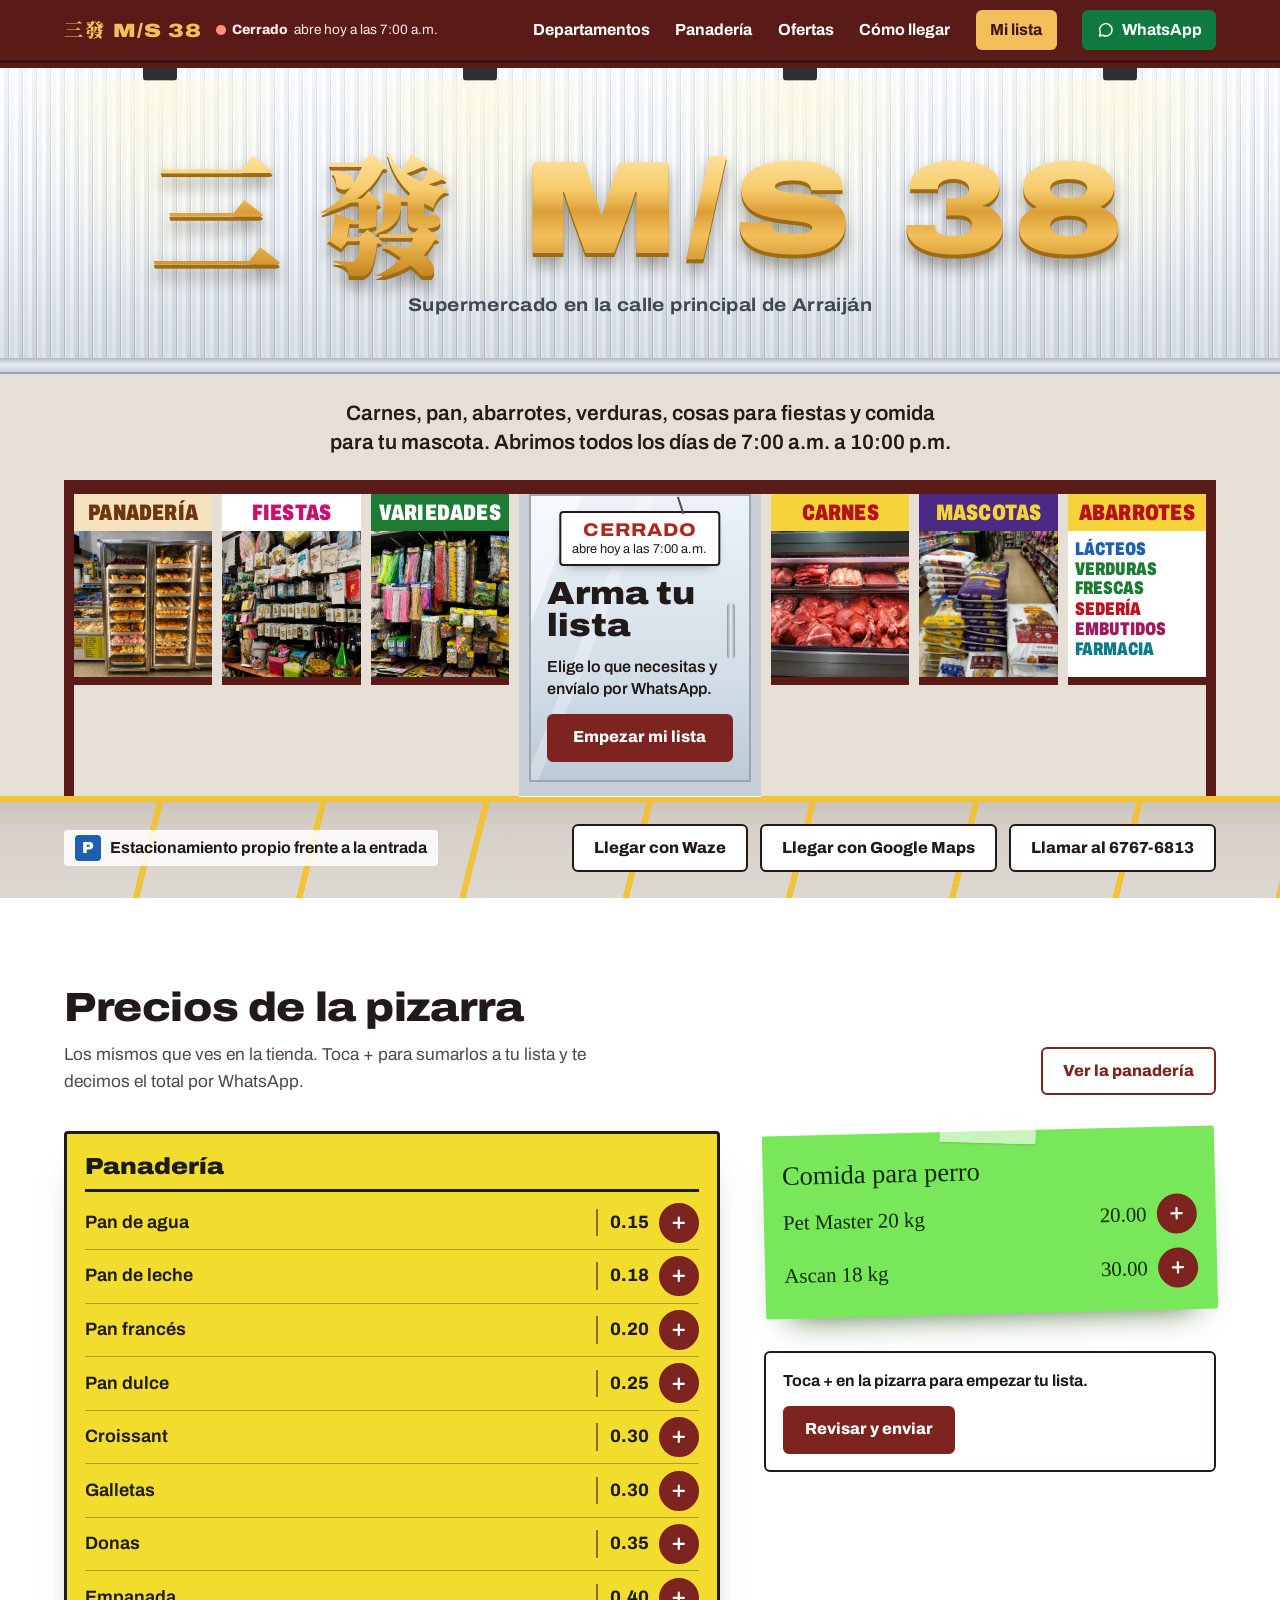
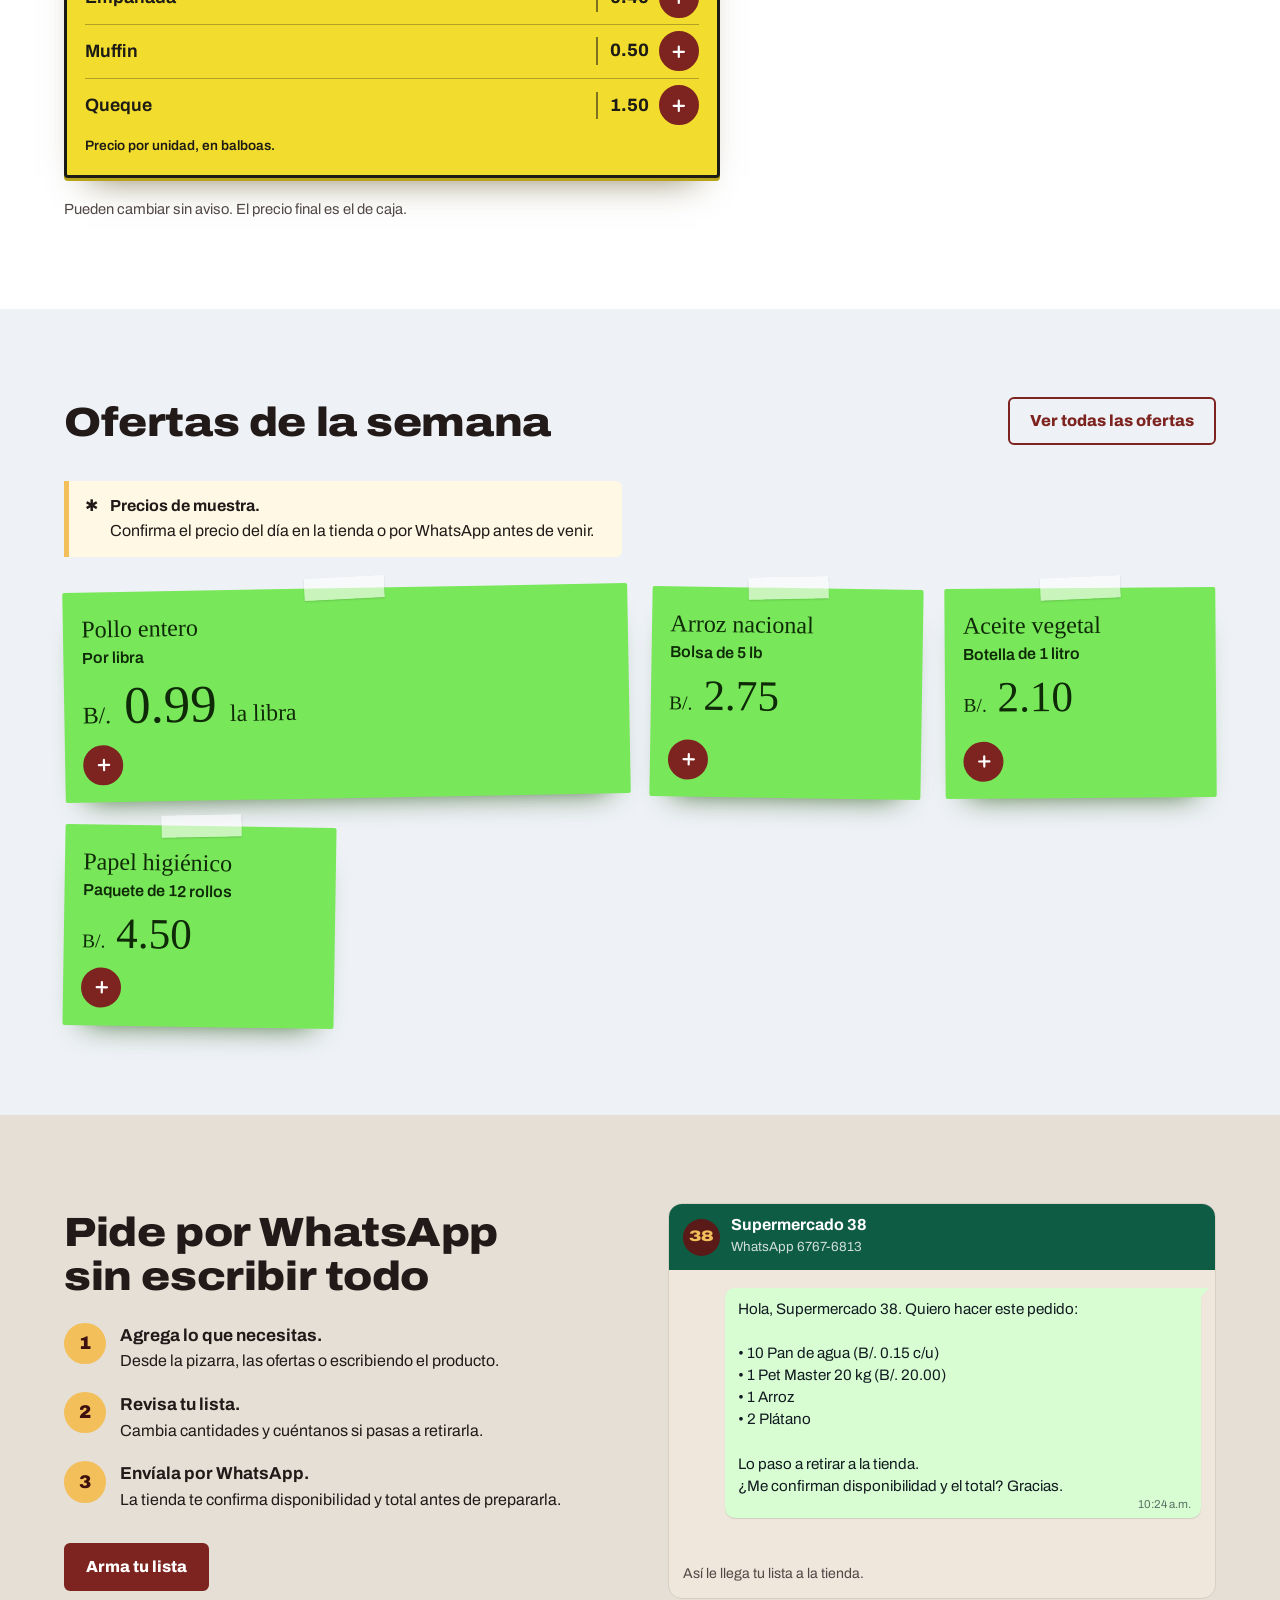
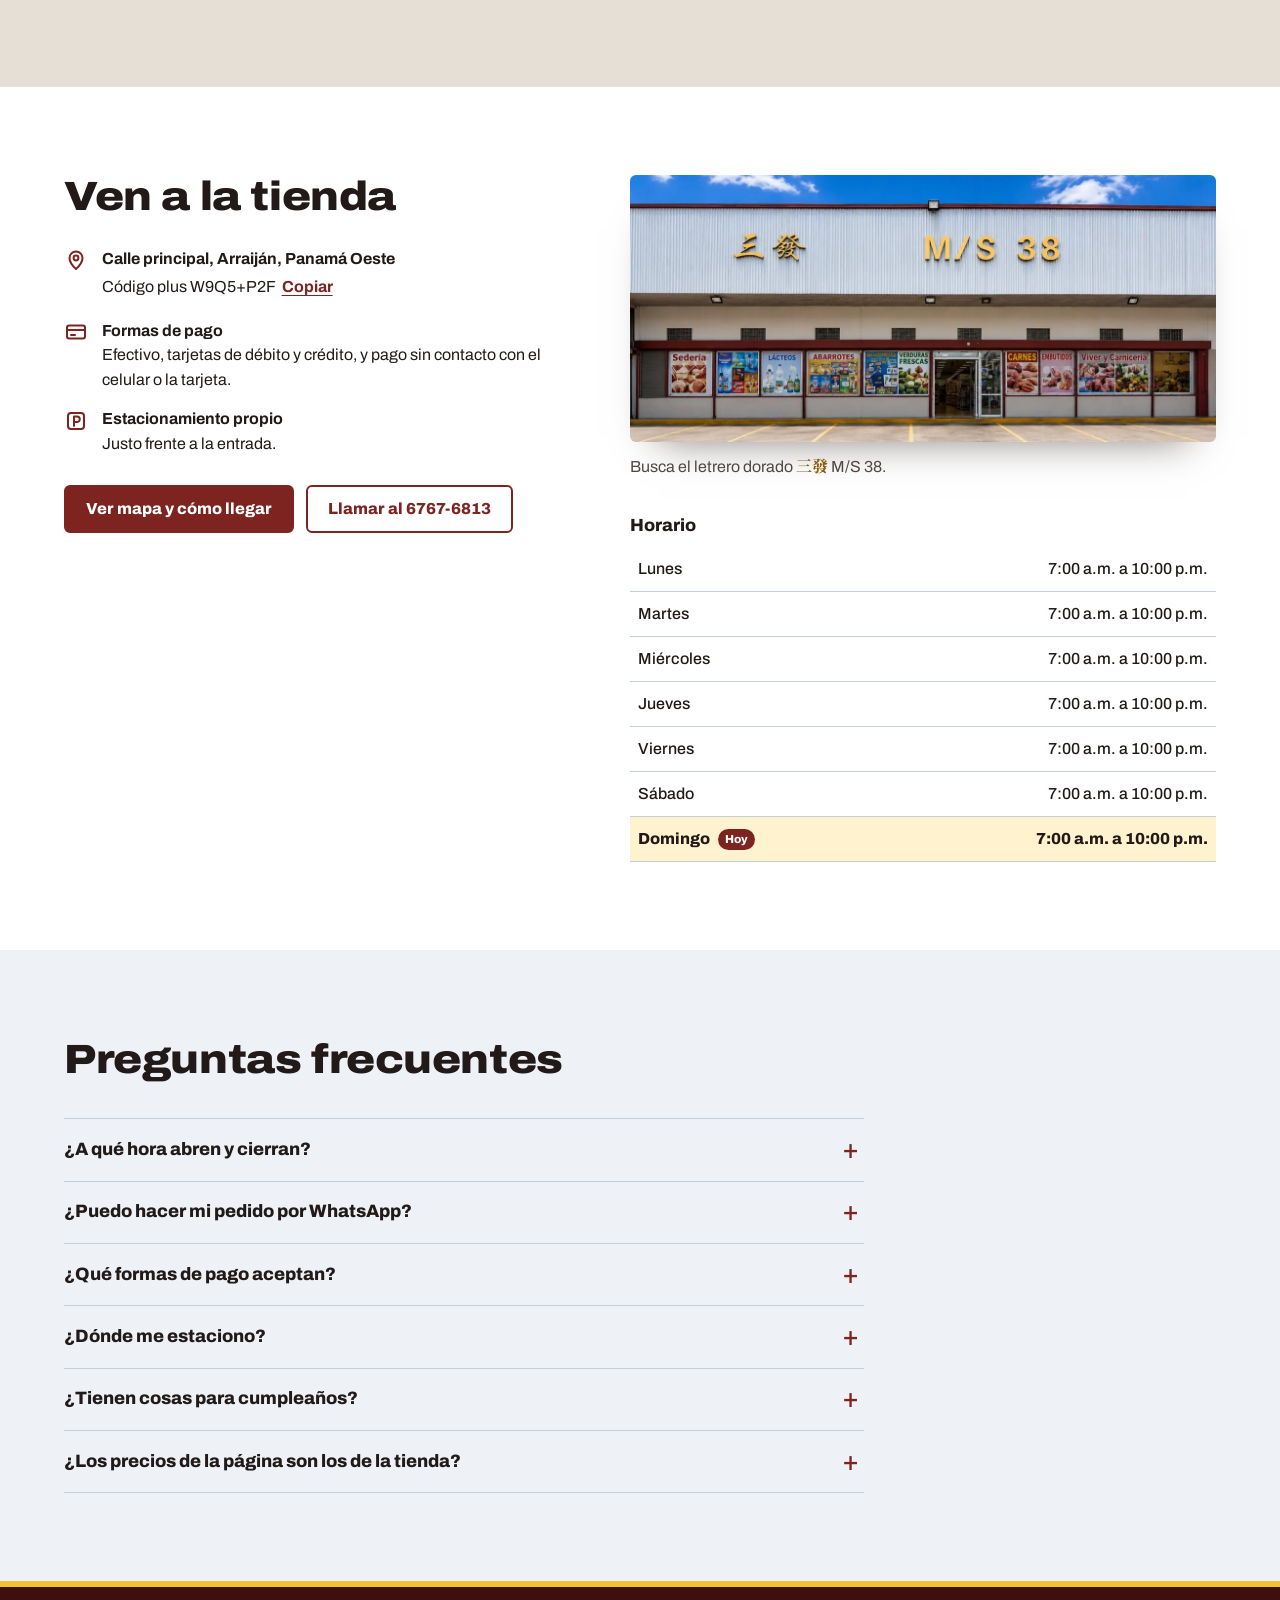
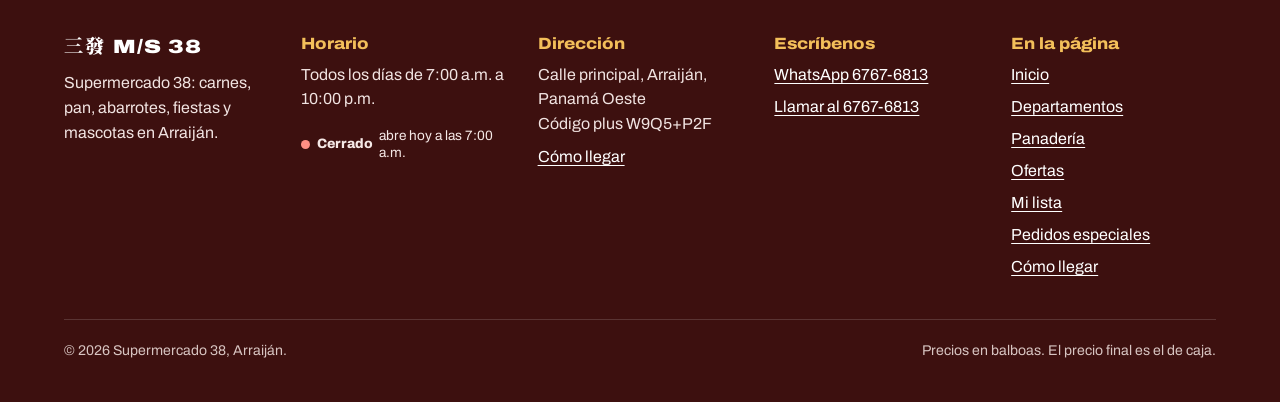
==== commit c723ef36: "Agregar menú de opciones al botón de WhatsApp Al tocar WhatsApp (barra del celular, cabecera, pie o " ====
--- a/index.html
+++ b/index.html
@@ -59,6 +59,7 @@
         <a href="ofertas.html">Ofertas</a>
         <a href="contacto.html">Cómo llegar</a>
         <a class="menu-lista" href="pedidos.html" data-lista-enlace>Mi lista <span class="contador" data-contador hidden>0</span></a>
+        <a class="menu-wa" href="https://wa.me/50767676813?text=Hola%2C%20Supermercado%2038.%20Les%20escribo%20desde%20la%20p%C3%A1gina%20web." target="_blank" rel="noopener" data-wa-menu><svg class="icono" viewBox="0 0 24 24" aria-hidden="true"><path d="M20.5 12a8.5 8.5 0 0 1-12.6 7.45L3.5 20.5l1.1-4.2A8.5 8.5 0 1 1 20.5 12z"/></svg>WhatsApp</a>
       </nav>
     </div>
   </header>
@@ -284,7 +285,7 @@
         <div>
           <h2>Escríbenos</h2>
           <div class="pie-enlaces">
-            <a href="https://wa.me/50767676813?text=Hola%2C%20Supermercado%2038.%20Les%20escribo%20desde%20la%20p%C3%A1gina%20web." target="_blank" rel="noopener">WhatsApp 6767-6813</a>
+            <a href="https://wa.me/50767676813?text=Hola%2C%20Supermercado%2038.%20Les%20escribo%20desde%20la%20p%C3%A1gina%20web." target="_blank" rel="noopener" data-wa-menu>WhatsApp 6767-6813</a>
             <a href="tel:+50767676813">Llamar al 6767-6813</a>
           </div>
         </div>
@@ -309,7 +310,7 @@
   </footer>
 
   <nav class="barra-movil" aria-label="Acciones rápidas">
-    <a class="barra-wa" href="https://wa.me/50767676813?text=Hola%2C%20Supermercado%2038.%20Les%20escribo%20desde%20la%20p%C3%A1gina%20web." target="_blank" rel="noopener"><svg class="icono" viewBox="0 0 24 24" aria-hidden="true"><path d="M20.5 12a8.5 8.5 0 0 1-12.6 7.45L3.5 20.5l1.1-4.2A8.5 8.5 0 1 1 20.5 12z"/></svg>WhatsApp</a>
+    <a class="barra-wa" href="https://wa.me/50767676813?text=Hola%2C%20Supermercado%2038.%20Les%20escribo%20desde%20la%20p%C3%A1gina%20web." target="_blank" rel="noopener" data-wa-menu><svg class="icono" viewBox="0 0 24 24" aria-hidden="true"><path d="M20.5 12a8.5 8.5 0 0 1-12.6 7.45L3.5 20.5l1.1-4.2A8.5 8.5 0 1 1 20.5 12z"/></svg>WhatsApp</a>
     <a href="tel:+50767676813"><svg class="icono" viewBox="0 0 24 24" aria-hidden="true"><path d="M6.6 3.5h2.6l1.6 4.3-2 1.3a12 12 0 0 0 6.1 6.1l1.3-2 4.3 1.6v2.6a2 2 0 0 1-2.2 2A17 17 0 0 1 4.6 5.7a2 2 0 0 1 2-2.2z"/></svg>Llamar</a>
     <a href="contacto.html"><svg class="icono" viewBox="0 0 24 24" aria-hidden="true"><path d="M12 21s-6.5-5.9-6.5-11a6.5 6.5 0 0 1 13 0c0 5.1-6.5 11-6.5 11z"/><circle cx="12" cy="10" r="2.4"/></svg>Cómo llegar</a>
     <a href="pedidos.html#tu-lista" data-lista-enlace><svg class="icono" viewBox="0 0 24 24" aria-hidden="true"><path d="M3.5 9.5h17l-1.7 8.7a2 2 0 0 1-2 1.6H7.2a2 2 0 0 1-2-1.6z"/><path d="M8.5 9.5l3-5.5M15.5 9.5l-3-5.5M9.5 13.5v3M14.5 13.5v3"/></svg>Mi lista <span class="contador" data-contador hidden>0</span></a>
--- a/styles.css
+++ b/styles.css
@@ -147,8 +147,14 @@
 }
 .contador[hidden] { display: none; }
 
+.menu-wa { display: inline-flex; align-items: center; gap: .45rem; }
+.menu-wa .icono { width: 1.1rem; height: 1.1rem; }
 @media (max-width: 459px) {
   .cabecera .estado span { display: none; }
+}
+@media (min-width: 1000px) and (max-width: 1199px) {
+  .cabecera .estado span { display: none; }
+  .menu { gap: 1.2rem; }
 }
 @media (min-width: 1000px) {
   .menu-boton { display: none; }
@@ -160,6 +166,8 @@
   .menu-lista:hover { background: #ffd98a; }
   .menu-lista[aria-current="page"] { text-decoration: none; }
   .menu-lista .contador { background: var(--vino); color: #fff; }
+  .menu .menu-wa { padding: .5rem .9rem; border-radius: var(--radio); background: var(--wa); color: #fff; }
+  .menu .menu-wa:hover { background: #0b6233; color: #fff; }
 }
 
 /* ---------- Fachada (portada) ---------- */
@@ -661,6 +669,48 @@
   body { padding-bottom: 0; }
 }
 
+/* ---------- Menú del botón de WhatsApp ---------- */
+.wa-menu {
+  width: min(100% - 1.5rem, 29rem); max-height: calc(100dvh - 2rem); padding: 0;
+  border: 0; border-radius: 14px; background: #fff; color: var(--tinta);
+  box-shadow: 0 30px 60px -20px rgba(0, 0, 0, .55);
+}
+.wa-menu::backdrop { background: rgba(34, 26, 25, .6); }
+.wa-menu-caja { padding: 1.25rem 1.25rem 1.1rem; }
+.wa-menu-cabeza { display: flex; align-items: flex-start; justify-content: space-between; gap: 1rem; margin-bottom: 1rem; }
+.wa-menu h2 { font-size: 1.5rem; }
+.wa-menu-cabeza p { margin: .35rem 0 0; color: var(--tinta-2); font-size: .95rem; line-height: 1.4; }
+.wa-menu-cabeza .estado { margin-top: .5rem; color: var(--tinta); font-size: .88rem; }
+.wa-menu-cerrar {
+  display: grid; place-items: center; flex: none;
+  width: 2.6rem; height: 2.6rem; padding: 0 0 .15rem;
+  border: 2px solid var(--lamina-3); border-radius: 50%;
+  background: #fff; color: var(--tinta); font-size: 1.6rem; line-height: 1;
+}
+.wa-menu-cerrar:hover { border-color: var(--tinta); }
+.wa-opciones { list-style: none; display: grid; gap: .55rem; margin: 0; padding: 0; }
+.wa-opcion {
+  display: grid; grid-template-columns: 2.75rem minmax(0, 1fr); align-items: center; gap: .85rem;
+  padding: .7rem .9rem; border: 2px solid var(--lamina-3); border-radius: 10px;
+  color: var(--tinta); text-decoration: none;
+}
+.wa-opcion:hover { border-color: var(--wa); background: #effaf3; color: var(--tinta); }
+.wa-opcion .icono { width: 2.75rem; height: 2.75rem; padding: .62rem; border-radius: 50%; background: #e1f4e8; color: var(--wa); }
+.wa-opcion strong { display: block; font-size: 1.08rem; line-height: 1.25; }
+.wa-opcion small { display: block; color: var(--tinta-2); font-size: .9rem; line-height: 1.3; }
+.wa-menu-pie { margin: 1rem 0 0; color: var(--tinta-2); font-size: .92rem; }
+@media (max-width: 640px) {
+  .wa-menu { width: 100%; max-width: none; margin: auto 0 0; border-radius: 16px 16px 0 0; }
+  .wa-menu-caja { padding-bottom: calc(1.1rem + env(safe-area-inset-bottom)); }
+}
+@media (prefers-reduced-motion: no-preference) {
+  .wa-menu[open] { animation: subir .22s ease-out; }
+}
+@keyframes subir {
+  from { opacity: 0; transform: translateY(1.25rem); }
+  to { opacity: 1; transform: none; }
+}
+
 /* ---------- Aviso flotante ---------- */
 .tostada {
   position: fixed; left: 50%; bottom: calc(4.6rem + env(safe-area-inset-bottom)); z-index: 60;
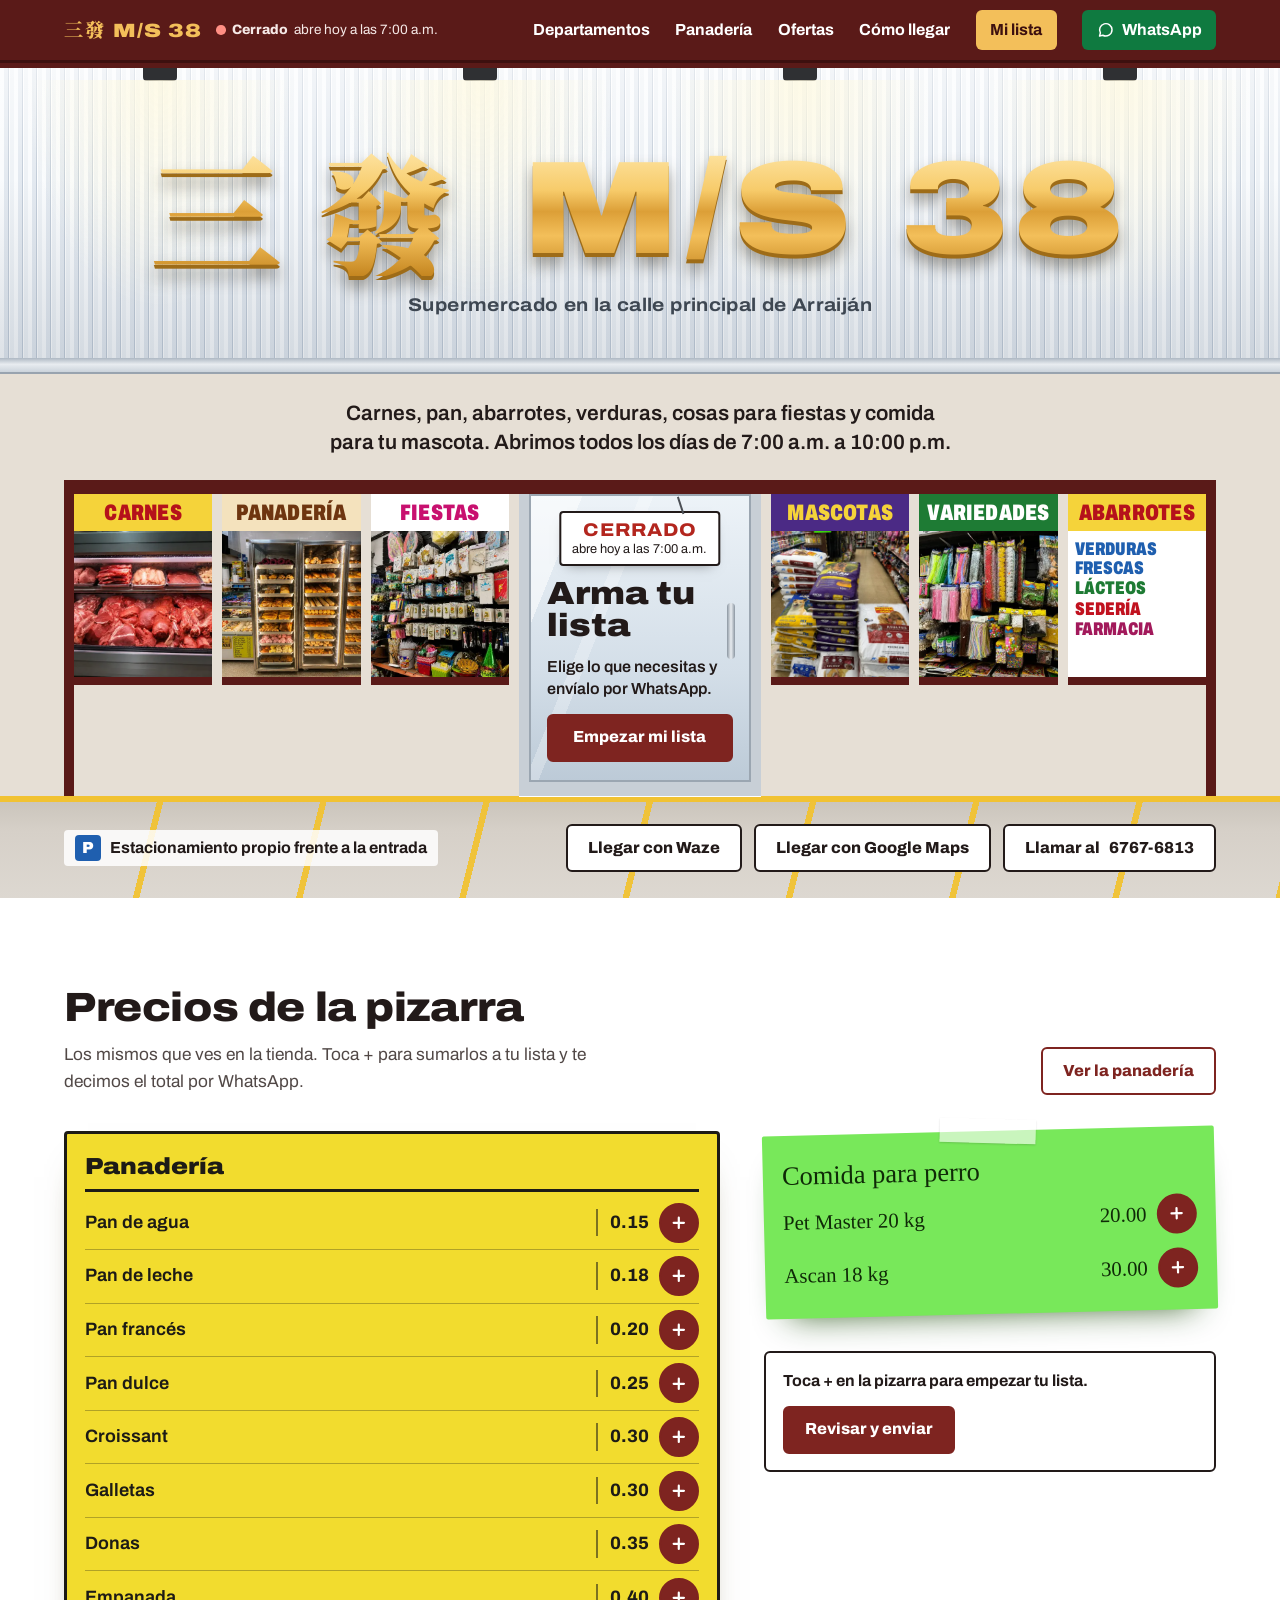
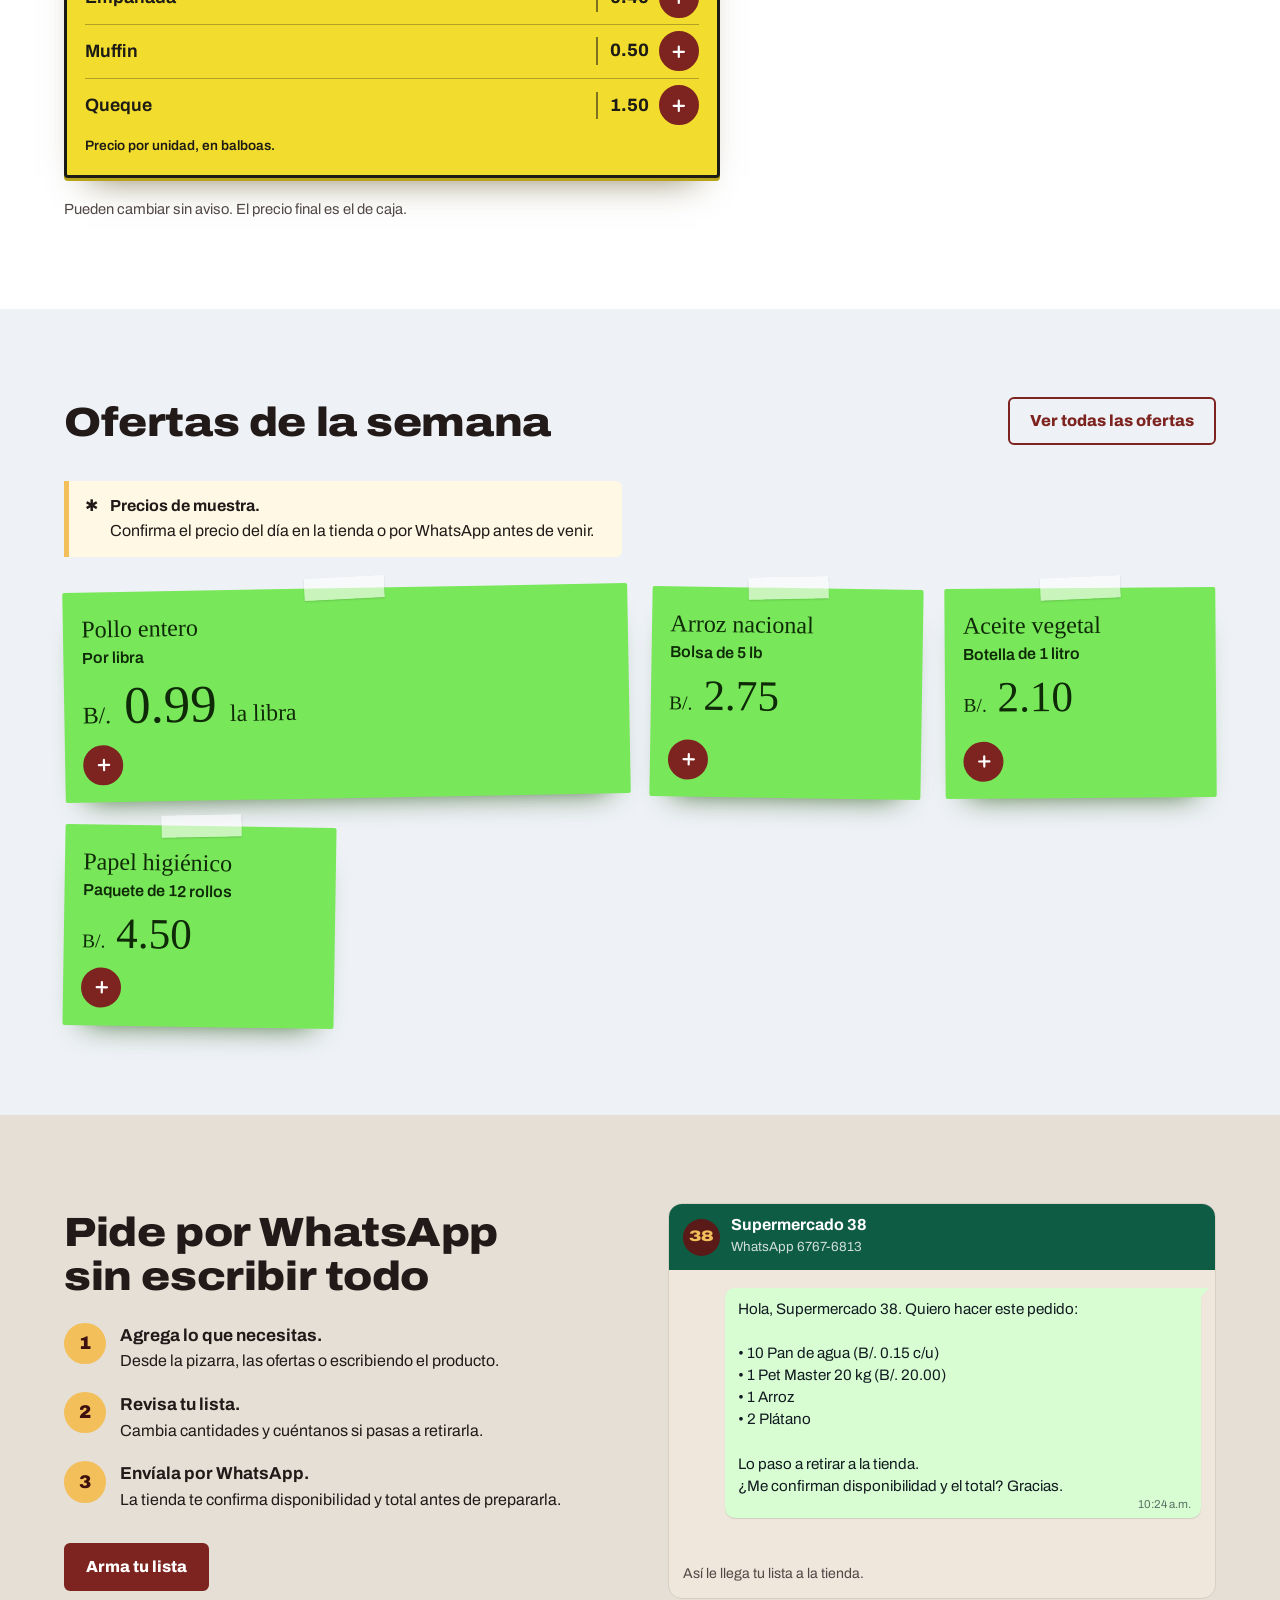
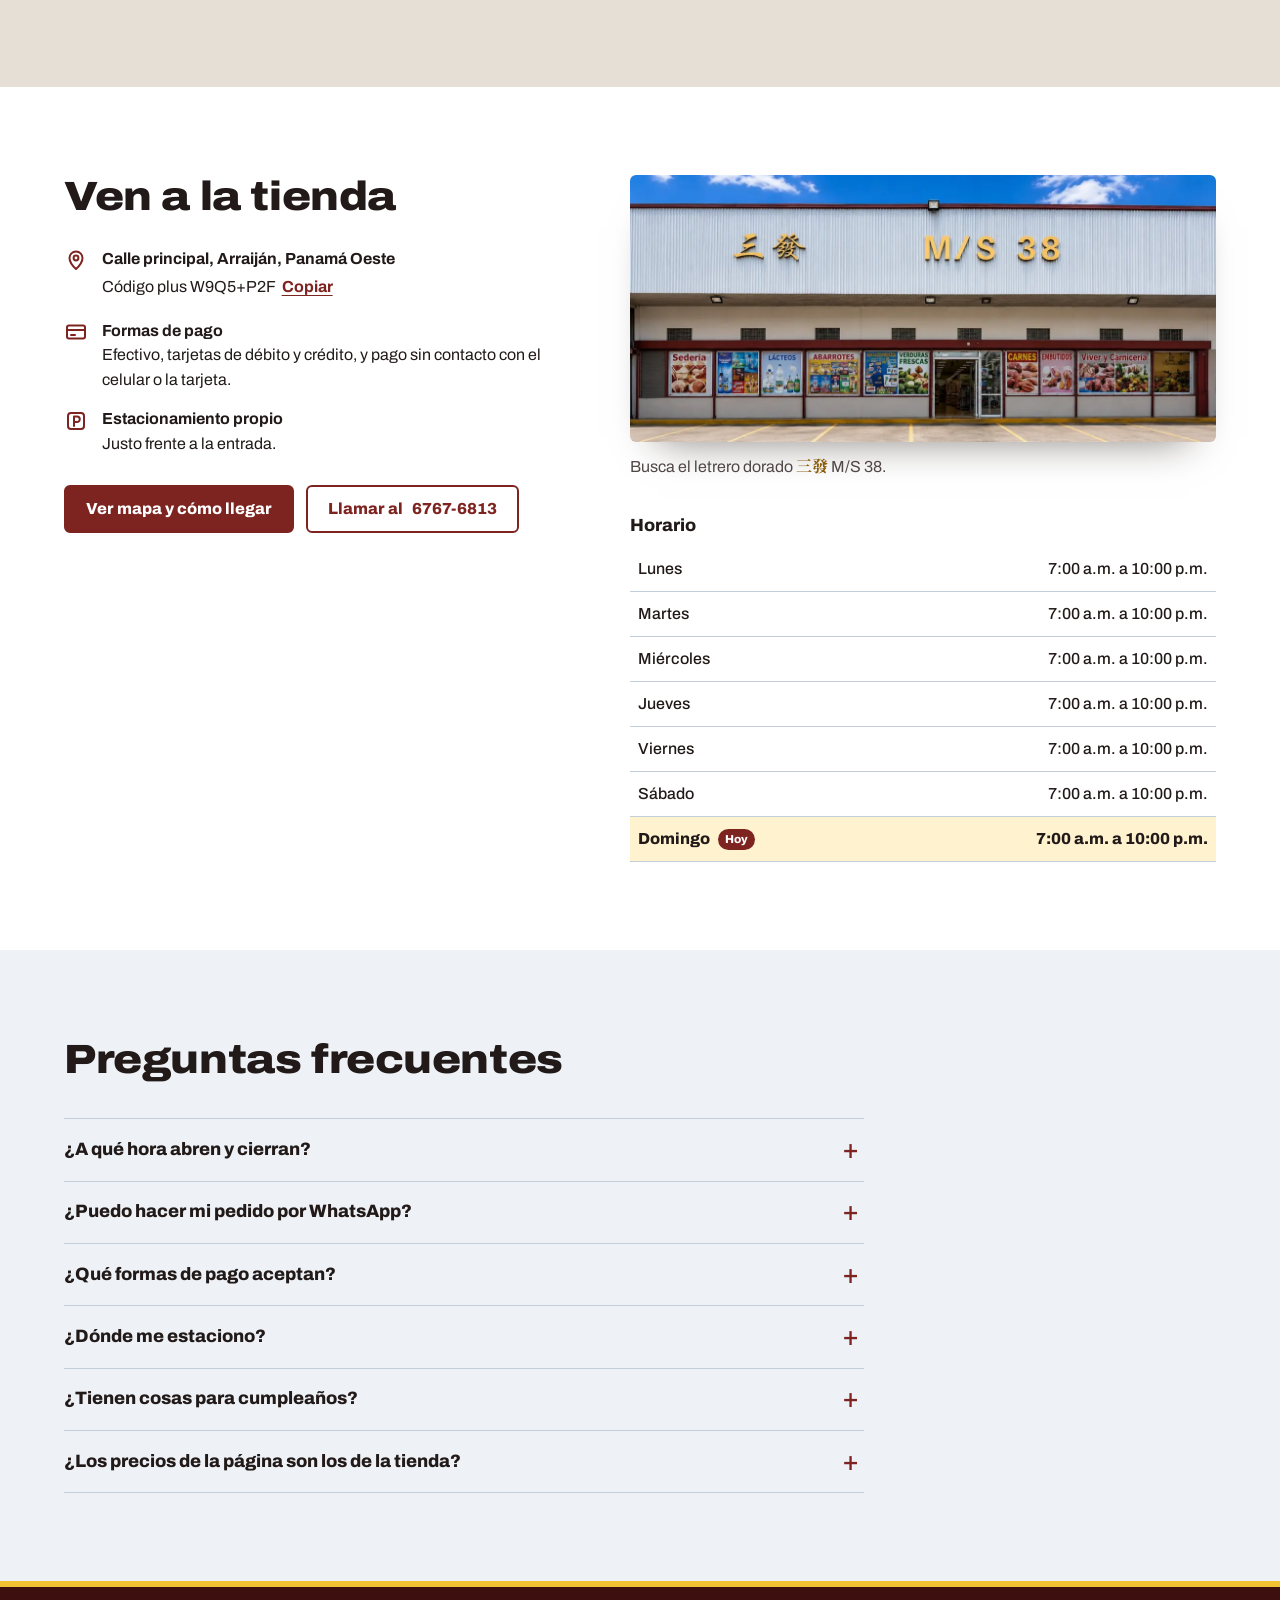
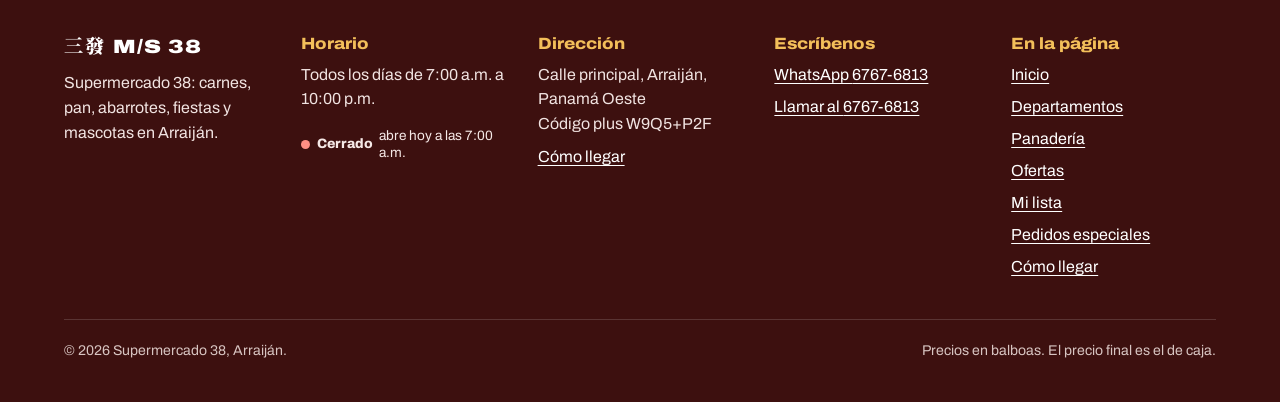
==== commit 4e611be8: "Agregar panel para que la tienda edite su página - admin.html: desde el celular la tienda agrega sec" ====
--- a/index.html
+++ b/index.html
@@ -74,23 +74,27 @@
             <span class="letrero-ms" aria-hidden="true">M/S 38</span>
             <span class="sr-only">Supermercado 38 en Arraiján</span>
           </h1>
-          <p class="lamina-sub">Supermercado en la calle principal de Arraiján</p>
+          <p class="lamina-sub" data-texto="lema">Supermercado en la calle principal de Arraiján</p>
         </div>
       </div>
       <div class="alero" aria-hidden="true"></div>
       <div class="pared">
         <div class="contenedor">
           <div class="pared-texto">
-            <p>Carnes, pan, abarrotes, verduras, cosas para fiestas y comida para tu mascota. Abrimos <span data-horario-resumen>todos los días de 7:00 a.m. a 10:00 p.m.</span></p>
-          </div>
-          <nav class="frente" aria-label="Entra a la tienda">
+            <p><span data-texto="portada">Carnes, pan, abarrotes, verduras, cosas para fiestas y comida para tu mascota.</span> Abrimos <span data-horario-resumen>todos los días de 7:00 a.m. a 10:00 p.m.</span></p>
+          </div>
+          <nav class="frente" aria-label="Entra a la tienda" data-frente>
             <a class="puerta" href="pedidos.html" aria-label="Arma tu lista y mándala por WhatsApp">
               <span class="puerta-letrero" data-estado>Abierto todos los días</span>
               <span class="puerta-titulo">Arma tu lista</span>
               <span class="puerta-texto">Elige lo que necesitas y envíalo por WhatsApp.</span>
               <span class="boton">Empezar mi lista</span>
             </a>
-            <div class="vitrinas">
+            <div class="vitrinas" data-vitrinas>
+              <a class="vitrina" href="departamentos.html#carniceria">
+                <span class="cartel cartel-carnes">Carnes</span>
+                <picture><source type="image/webp" srcset="img/web/carniceria-600.webp"><img src="img/carniceria.jpg" alt="" width="600" height="399"></picture>
+              </a>
               <a class="vitrina" href="panaderia.html">
                 <span class="cartel cartel-panaderia">Panadería</span>
                 <picture><source type="image/webp" srcset="img/web/panaderia-600.webp"><img src="img/panaderia.jpg" alt="" width="600" height="450"></picture>
@@ -99,21 +103,17 @@
                 <span class="cartel cartel-fiestas">Fiestas</span>
                 <picture><source type="image/webp" srcset="img/web/fiestas-600.webp"><img src="img/fiestas.jpg" alt="" width="600" height="450"></picture>
               </a>
+              <a class="vitrina" href="departamentos.html#mascotas">
+                <span class="cartel cartel-mascotas">Mascotas</span>
+                <picture><source type="image/webp" srcset="img/web/mascotas-600.webp"><img src="img/mascotas.jpg" alt="" width="600" height="800"></picture>
+              </a>
               <a class="vitrina" href="departamentos.html#variedades">
                 <span class="cartel cartel-variedades">Variedades</span>
                 <picture><source type="image/webp" srcset="img/web/variedades-600.webp"><img src="img/variedades.jpg" alt="" width="600" height="450"></picture>
               </a>
-              <a class="vitrina" href="departamentos.html#carniceria">
-                <span class="cartel cartel-carnes">Carnes</span>
-                <picture><source type="image/webp" srcset="img/web/carniceria-600.webp"><img src="img/carniceria.jpg" alt="" width="600" height="399"></picture>
-              </a>
-              <a class="vitrina" href="departamentos.html#mascotas">
-                <span class="cartel cartel-mascotas">Mascotas</span>
-                <picture><source type="image/webp" srcset="img/web/mascotas-600.webp"><img src="img/mascotas.jpg" alt="" width="600" height="800"></picture>
-              </a>
               <a class="vitrina vitrina-texto" href="departamentos.html#abarrotes">
                 <span class="cartel cartel-abarrotes">Abarrotes</span>
-                <span class="vitrina-lista"><span>Lácteos</span><span>Verduras frescas</span><span>Sedería</span><span>Embutidos</span><span>Farmacia</span></span>
+                <span class="vitrina-lista"><span>Verduras frescas</span><span>Lácteos</span><span>Sedería</span><span>Farmacia</span></span>
               </a>
             </div>
           </nav>
@@ -121,13 +121,23 @@
       </div>
       <div class="parqueo">
         <div class="contenedor parqueo-contenido">
-          <p class="parqueo-nota"><b aria-hidden="true">P</b> Estacionamiento propio frente a la entrada</p>
+          <p class="parqueo-nota"><b aria-hidden="true">P</b> <span data-texto="estacionamiento">Estacionamiento propio frente a la entrada</span></p>
           <div class="acciones">
-            <a class="boton boton-claro" href="https://waze.com/ul?ll=8.9394%2C-79.6424&amp;navigate=yes" target="_blank" rel="noopener">Llegar con Waze</a>
-            <a class="boton boton-claro" href="https://www.google.com/maps/dir/?api=1&amp;destination=8.9394%2C-79.6424" target="_blank" rel="noopener">Llegar con Google Maps</a>
-            <a class="boton boton-claro" href="tel:+50767676813">Llamar al 6767-6813</a>
-          </div>
-        </div>
+            <a class="boton boton-claro" href="https://waze.com/ul?ll=8.9394%2C-79.6424&amp;navigate=yes" data-mapa="waze" target="_blank" rel="noopener">Llegar con Waze</a>
+            <a class="boton boton-claro" href="https://www.google.com/maps/dir/?api=1&amp;destination=8.9394%2C-79.6424" data-mapa="google" target="_blank" rel="noopener">Llegar con Google Maps</a>
+            <a class="boton boton-claro" href="tel:+50767676813">Llamar al <span data-tel>6767-6813</span></a>
+          </div>
+        </div>
+      </div>
+    </section>
+
+    <section class="seccion" aria-labelledby="t-destacados" data-destacados hidden>
+      <div class="contenedor">
+        <div class="encabezado">
+          <h2 id="t-destacados">Destacados de la tienda</h2>
+          <p>Lo nuevo y lo recomendado. Toca + para sumarlo a tu lista o pregunta por WhatsApp.</p>
+        </div>
+        <div class="productos" data-destacados-lista></div>
       </div>
     </section>
 
@@ -157,7 +167,7 @@
             </div>
           </div>
         </div>
-        <noscript><p class="nota">Para ver los precios y armar tu lista, activa JavaScript o escríbenos por WhatsApp al 6767-6813.</p></noscript>
+        <noscript><p class="nota">Para ver los precios y armar tu lista, activa JavaScript o escríbenos por WhatsApp al <span data-tel>6767-6813</span>.</p></noscript>
         <p class="nota">Pueden cambiar sin aviso. El precio final es el de caja.</p>
       </div>
     </section>
@@ -187,7 +197,7 @@
           <a class="boton" href="pedidos.html">Arma tu lista</a>
         </div>
         <figure class="chat">
-          <div class="chat-cabeza"><span class="chat-avatar" aria-hidden="true">38</span><div><strong>Supermercado 38</strong><small>WhatsApp 6767-6813</small></div></div>
+          <div class="chat-cabeza"><span class="chat-avatar" aria-hidden="true">38</span><div><strong>Supermercado 38</strong><small>WhatsApp <span data-tel>6767-6813</span></small></div></div>
           <div class="chat-cuerpo"><p class="burbuja">Hola, Supermercado 38. Quiero hacer este pedido:
 
 • 10 Pan de agua (B/. 0.15 c/u)
@@ -207,13 +217,13 @@
         <div>
           <h2 id="t-visita">Ven a la tienda</h2>
           <ul class="datos">
-            <li><svg class="icono" viewBox="0 0 24 24" aria-hidden="true"><path d="M12 21s-6.5-5.9-6.5-11a6.5 6.5 0 0 1 13 0c0 5.1-6.5 11-6.5 11z"/><circle cx="12" cy="10" r="2.4"/></svg><span><strong>Calle principal, Arraiján, Panamá Oeste</strong>Código plus W9Q5+P2F <button class="enlace-boton copiar" type="button" data-copiar="W9Q5+P2F Arraiján">Copiar</button></span></li>
-            <li><svg class="icono" viewBox="0 0 24 24" aria-hidden="true"><rect x="3" y="5.5" width="18" height="13" rx="2"/><path d="M3 10h18M7 15h4"/></svg><span><strong>Formas de pago</strong>Efectivo, tarjetas de débito y crédito, y pago sin contacto con el celular o la tarjeta.</span></li>
+            <li><svg class="icono" viewBox="0 0 24 24" aria-hidden="true"><path d="M12 21s-6.5-5.9-6.5-11a6.5 6.5 0 0 1 13 0c0 5.1-6.5 11-6.5 11z"/><circle cx="12" cy="10" r="2.4"/></svg><span><strong data-direccion>Calle principal, Arraiján, Panamá Oeste</strong>Código plus <span data-codigo-plus>W9Q5+P2F</span> <button class="enlace-boton copiar" type="button" data-copiar="W9Q5+P2F Arraiján">Copiar</button></span></li>
+            <li><svg class="icono" viewBox="0 0 24 24" aria-hidden="true"><rect x="3" y="5.5" width="18" height="13" rx="2"/><path d="M3 10h18M7 15h4"/></svg><span><strong>Formas de pago</strong><span data-texto="pagos">Efectivo, tarjetas de débito y crédito, y pago sin contacto con el celular o la tarjeta.</span></span></li>
             <li><svg class="icono" viewBox="0 0 24 24" aria-hidden="true"><rect x="4" y="4" width="16" height="16" rx="3"/><path d="M10 17V7.5h3a2.75 2.75 0 0 1 0 5.5h-3"/></svg><span><strong>Estacionamiento propio</strong>Justo frente a la entrada.</span></li>
           </ul>
           <div class="acciones">
             <a class="boton" href="contacto.html">Ver mapa y cómo llegar</a>
-            <a class="boton boton-secundario" href="tel:+50767676813">Llamar al 6767-6813</a>
+            <a class="boton boton-secundario" href="tel:+50767676813">Llamar al <span data-tel>6767-6813</span></a>
           </div>
         </div>
         <div>
@@ -235,18 +245,18 @@
     <section class="seccion" aria-labelledby="t-preguntas">
       <div class="contenedor">
         <div class="encabezado"><h2 id="t-preguntas">Preguntas frecuentes</h2></div>
-        <div class="preguntas">
+        <div class="preguntas" data-preguntas>
           <details>
             <summary>¿A qué hora abren y cierran?</summary>
             <p>Abrimos <span data-horario-resumen>todos los días de 7:00 a.m. a 10:00 p.m.</span>, de lunes a domingo.</p>
           </details>
           <details>
             <summary>¿Puedo hacer mi pedido por WhatsApp?</summary>
-            <p>Sí. <a href="pedidos.html">Arma tu lista</a> en esta página o escríbenos al 6767-6813. Te confirmamos disponibilidad y el total antes de prepararla.</p>
+            <p>Sí. <a href="pedidos.html">Arma tu lista</a> en esta página o escríbenos al <span data-tel>6767-6813</span>. Te confirmamos disponibilidad y el total antes de prepararla.</p>
           </details>
           <details>
             <summary>¿Qué formas de pago aceptan?</summary>
-            <p>Efectivo, tarjetas de débito y crédito, y pago sin contacto con el celular o la tarjeta.</p>
+            <p data-texto="pagos">Efectivo, tarjetas de débito y crédito, y pago sin contacto con el celular o la tarjeta.</p>
           </details>
           <details>
             <summary>¿Dónde me estaciono?</summary>
@@ -279,14 +289,14 @@
         </div>
         <div>
           <h2>Dirección</h2>
-          <p>Calle principal, Arraiján, Panamá Oeste<br>Código plus W9Q5+P2F</p>
+          <p><span data-direccion>Calle principal, Arraiján, Panamá Oeste</span><br>Código plus <span data-codigo-plus>W9Q5+P2F</span></p>
           <p><a href="contacto.html">Cómo llegar</a></p>
         </div>
         <div>
           <h2>Escríbenos</h2>
           <div class="pie-enlaces">
-            <a href="https://wa.me/50767676813?text=Hola%2C%20Supermercado%2038.%20Les%20escribo%20desde%20la%20p%C3%A1gina%20web." target="_blank" rel="noopener" data-wa-menu>WhatsApp 6767-6813</a>
-            <a href="tel:+50767676813">Llamar al 6767-6813</a>
+            <a href="https://wa.me/50767676813?text=Hola%2C%20Supermercado%2038.%20Les%20escribo%20desde%20la%20p%C3%A1gina%20web." target="_blank" rel="noopener" data-wa-menu>WhatsApp <span data-tel>6767-6813</span></a>
+            <a href="tel:+50767676813">Llamar al <span data-tel>6767-6813</span></a>
           </div>
         </div>
         <div>
--- a/styles.css
+++ b/styles.css
@@ -170,6 +170,14 @@
   .menu .menu-wa:hover { background: #0b6233; color: #fff; }
 }
 
+/* ---------- Aviso de la tienda y vista previa del panel ---------- */
+.aviso-tienda { border-bottom: 2px solid #1d1b16; background: var(--pizarra); color: #1d1b16; }
+.aviso-tienda p { margin: 0; padding: .65rem 0; font-weight: 750; line-height: 1.35; text-align: center; text-wrap: balance; }
+.aviso-vista-previa { background: #1f5faf; color: #fff; }
+.aviso-vista-previa .contenedor { display: flex; flex-wrap: wrap; align-items: center; justify-content: space-between; gap: .5rem 1rem; padding: .6rem 0; }
+.aviso-vista-previa p { margin: 0; }
+.aviso-vista-previa .boton { min-height: 2.4rem; padding: .35rem .9rem; }
+
 /* ---------- Fachada (portada) ---------- */
 .lamina {
   position: relative; overflow: hidden;
@@ -261,7 +269,7 @@
   border: 7px solid var(--vino); background: #fff;
   color: var(--tinta); text-decoration: none;
 }
-.vitrina picture { flex: 1; min-height: 0; }
+.vitrina picture, .vitrina > img { flex: 1; min-height: 0; }
 .vitrina img { width: 100%; height: 100%; object-fit: cover; transition: transform .35s ease; }
 .vitrina:hover img { transform: scale(1.04); }
 .vitrina-texto { justify-content: flex-start; }
@@ -416,6 +424,8 @@
   background: rgba(255, 255, 255, .6); box-shadow: 0 1px 2px rgba(0, 0, 0, .15);
 }
 .oferta h3 { font: 400 1.5rem/1.1 var(--marcador); }
+.oferta-foto { margin: -.35rem -.2rem .55rem; }
+.oferta-foto img { width: 100%; aspect-ratio: 4 / 3; object-fit: cover; border: 5px solid #fff; box-shadow: 0 8px 16px -10px rgba(0, 0, 0, .6); transform: rotate(-1.5deg); }
 .oferta-detalle { margin: 0; font-weight: 600; }
 .oferta-precio { margin: .35rem 0 .6rem; font: 400 2.7rem/1 var(--marcador); }
 .oferta-precio small { font-size: .45em; }
@@ -505,12 +515,45 @@
 @media (min-width: 860px) {
   .depto { grid-template-columns: minmax(0, 1fr) minmax(0, 1.1fr); align-items: center; }
   .depto:nth-of-type(even) .depto-vitrina { order: 2; }
+  .depto.depto-sin-foto { grid-template-columns: minmax(0, 1fr); }
 }
 .depto-vitrina { margin: 0; border: 8px solid var(--vino); background: #fff; }
 .depto-vitrina .cartel { font-size: clamp(1.4rem, 3vw, 1.9rem); padding: .6rem .5rem .5rem; }
 .depto-vitrina img { width: 100%; aspect-ratio: 4 / 3; object-fit: cover; }
 .depto-poster { display: grid; gap: .15rem; padding: 1.2rem 1rem 1.4rem; font-weight: 900; font-stretch: 70%; font-size: clamp(1.6rem, 4.2vw, 2.4rem); line-height: 1.02; text-transform: uppercase; }
 .seccion-deptos { padding-bottom: clamp(2rem, 5vw, 3rem); }
+.depto > .productos { grid-column: 1 / -1; order: 3; margin-top: .25rem; }
+.depto-letrero .cartel { display: inline-block; padding: .55rem 1.2rem .45rem; border: 6px solid var(--vino); font-size: clamp(1.6rem, 4vw, 2.3rem); }
+.pizarra-depto { max-width: 30rem; margin: 1.25rem 0 .5rem; }
+.deptos-compactos {
+  display: grid; grid-template-columns: repeat(auto-fill, minmax(min(100%, 17rem), 1fr)); gap: 1.1rem;
+  padding-block: clamp(2rem, 5vw, 3rem); border-top: 1px solid var(--lamina-3);
+}
+.depto-tarjeta { display: flex; flex-direction: column; overflow: hidden; border: 6px solid var(--vino); background: #fff; scroll-margin-top: calc(var(--cabecera) + 1rem); }
+.depto-tarjeta > .cartel { padding: .6rem .5rem .5rem; font-size: 1.55rem; }
+.depto-tarjeta-cuerpo { padding: 1rem 1.1rem 1.2rem; }
+.depto-tarjeta-cuerpo h2 { margin-bottom: .4rem; }
+.depto-tarjeta-cuerpo p { margin: 0 0 .5rem; color: var(--tinta-2); }
+.depto-tarjeta .depto-etiqueta { margin: .9rem 0 .5rem; color: var(--tinta); font-weight: 800; }
+.depto-tarjeta .chip { min-height: 2.25rem; padding: .3rem .7rem; font-size: .93rem; }
+
+/* Productos y servicios con foto, precio y características */
+.productos { display: grid; grid-template-columns: repeat(auto-fill, minmax(min(100%, 14.5rem), 1fr)); gap: 1.1rem; }
+.producto { display: flex; flex-direction: column; overflow: hidden; border: 2px solid var(--lamina-3); border-radius: 8px; background: #fff; }
+.producto-foto img { width: 100%; aspect-ratio: 4 / 3; object-fit: cover; }
+.producto-cuerpo { display: flex; flex: 1; flex-direction: column; gap: .55rem; padding: .9rem 1rem 1rem; }
+.producto h3 { font-size: 1.12rem; }
+.producto .producto-precio {
+  align-self: flex-start; max-width: none; margin: 0; padding: .28rem .6rem .2rem;
+  border-radius: 3px; background: var(--pizarra); color: #1d1b16;
+  font-size: 1.4rem; font-weight: 900; font-variant-numeric: tabular-nums; line-height: 1.1;
+  box-shadow: inset 0 -3px 0 rgba(0, 0, 0, .14);
+}
+.producto .producto-precio span { font-size: .68em; }
+.producto .producto-precio small { font-size: .6em; font-weight: 700; }
+.caracteristicas { margin: 0; padding-left: 1.15rem; color: var(--tinta-2); font-size: .95rem; }
+.caracteristicas li { margin: .15rem 0; }
+.producto-acciones { display: flex; align-items: center; justify-content: space-between; gap: .5rem; margin-top: auto; padding-top: .35rem; }
 .depto h2 { margin-bottom: .75rem; }
 .depto p { max-width: 58ch; color: var(--tinta-2); font-size: 1.06rem; }
 .depto .depto-etiqueta { margin: 1.25rem 0 .6rem; color: var(--tinta); font-size: 1rem; font-weight: 800; }
